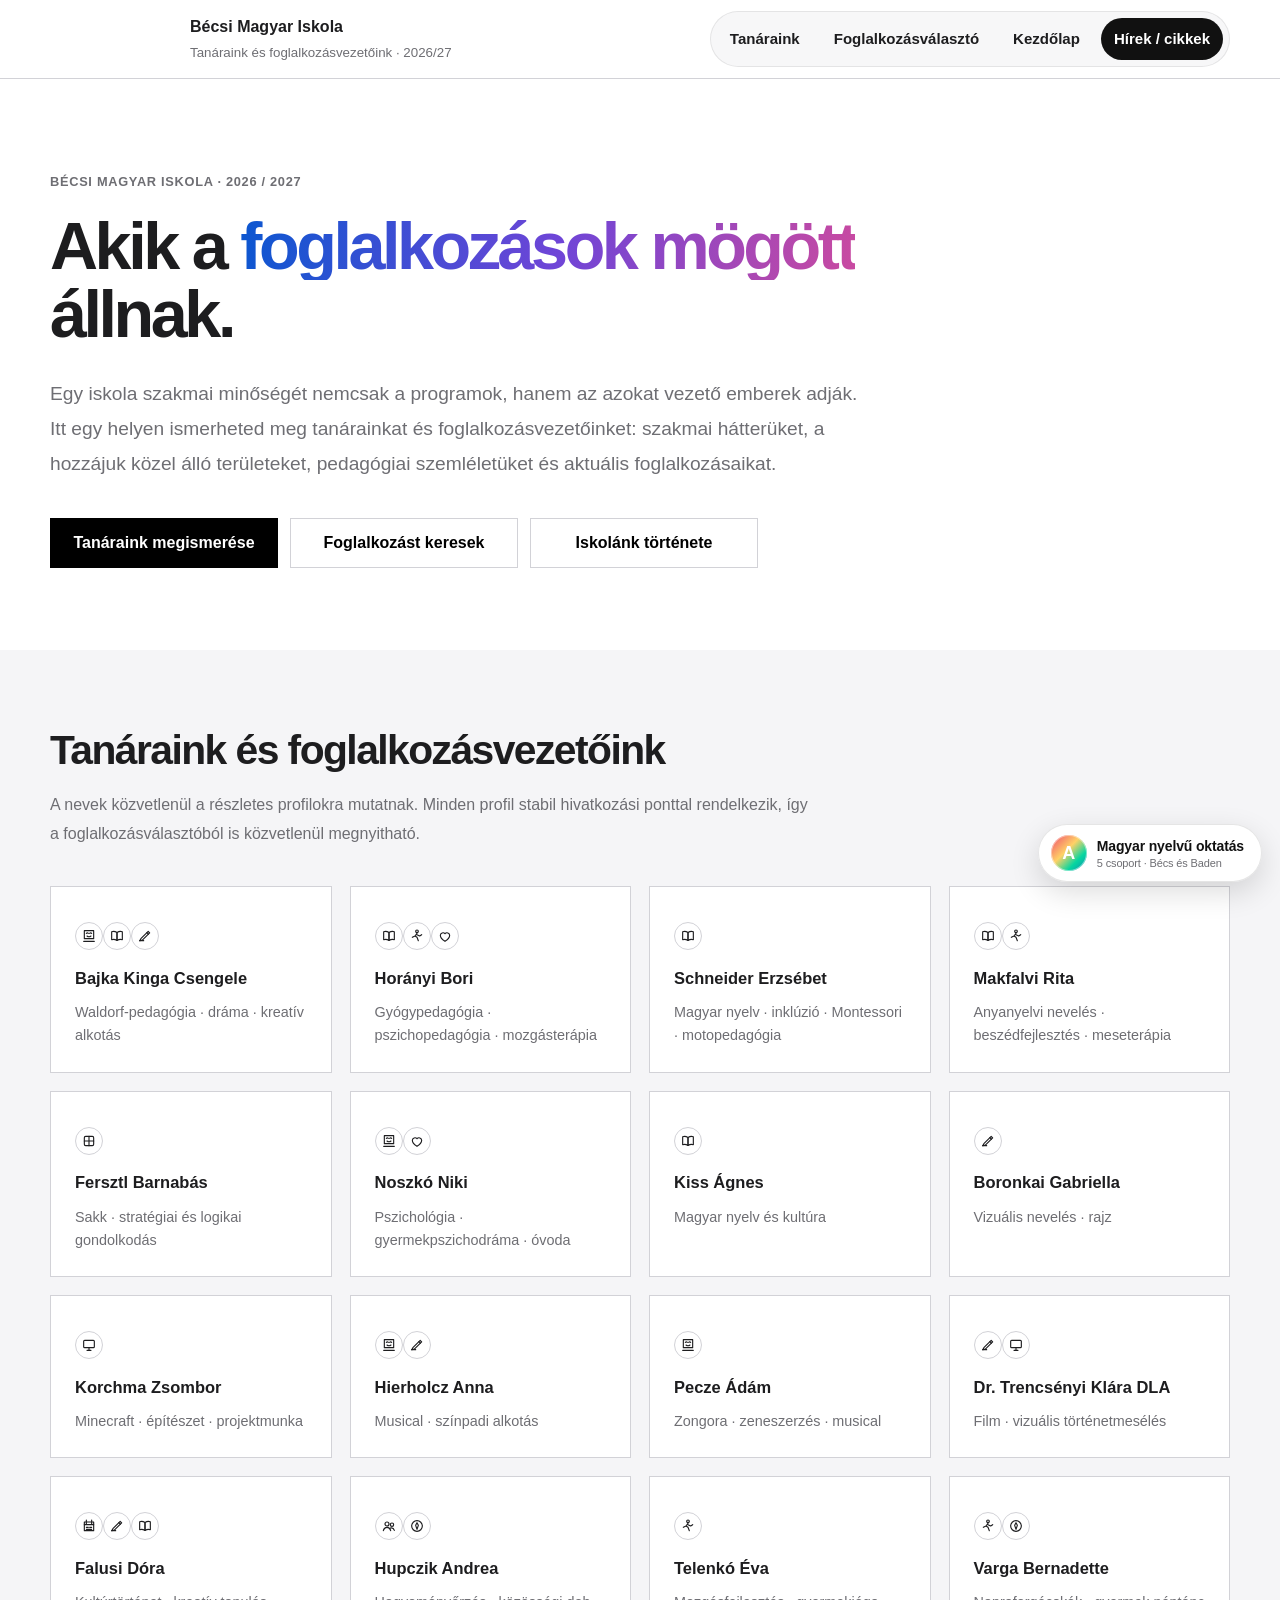
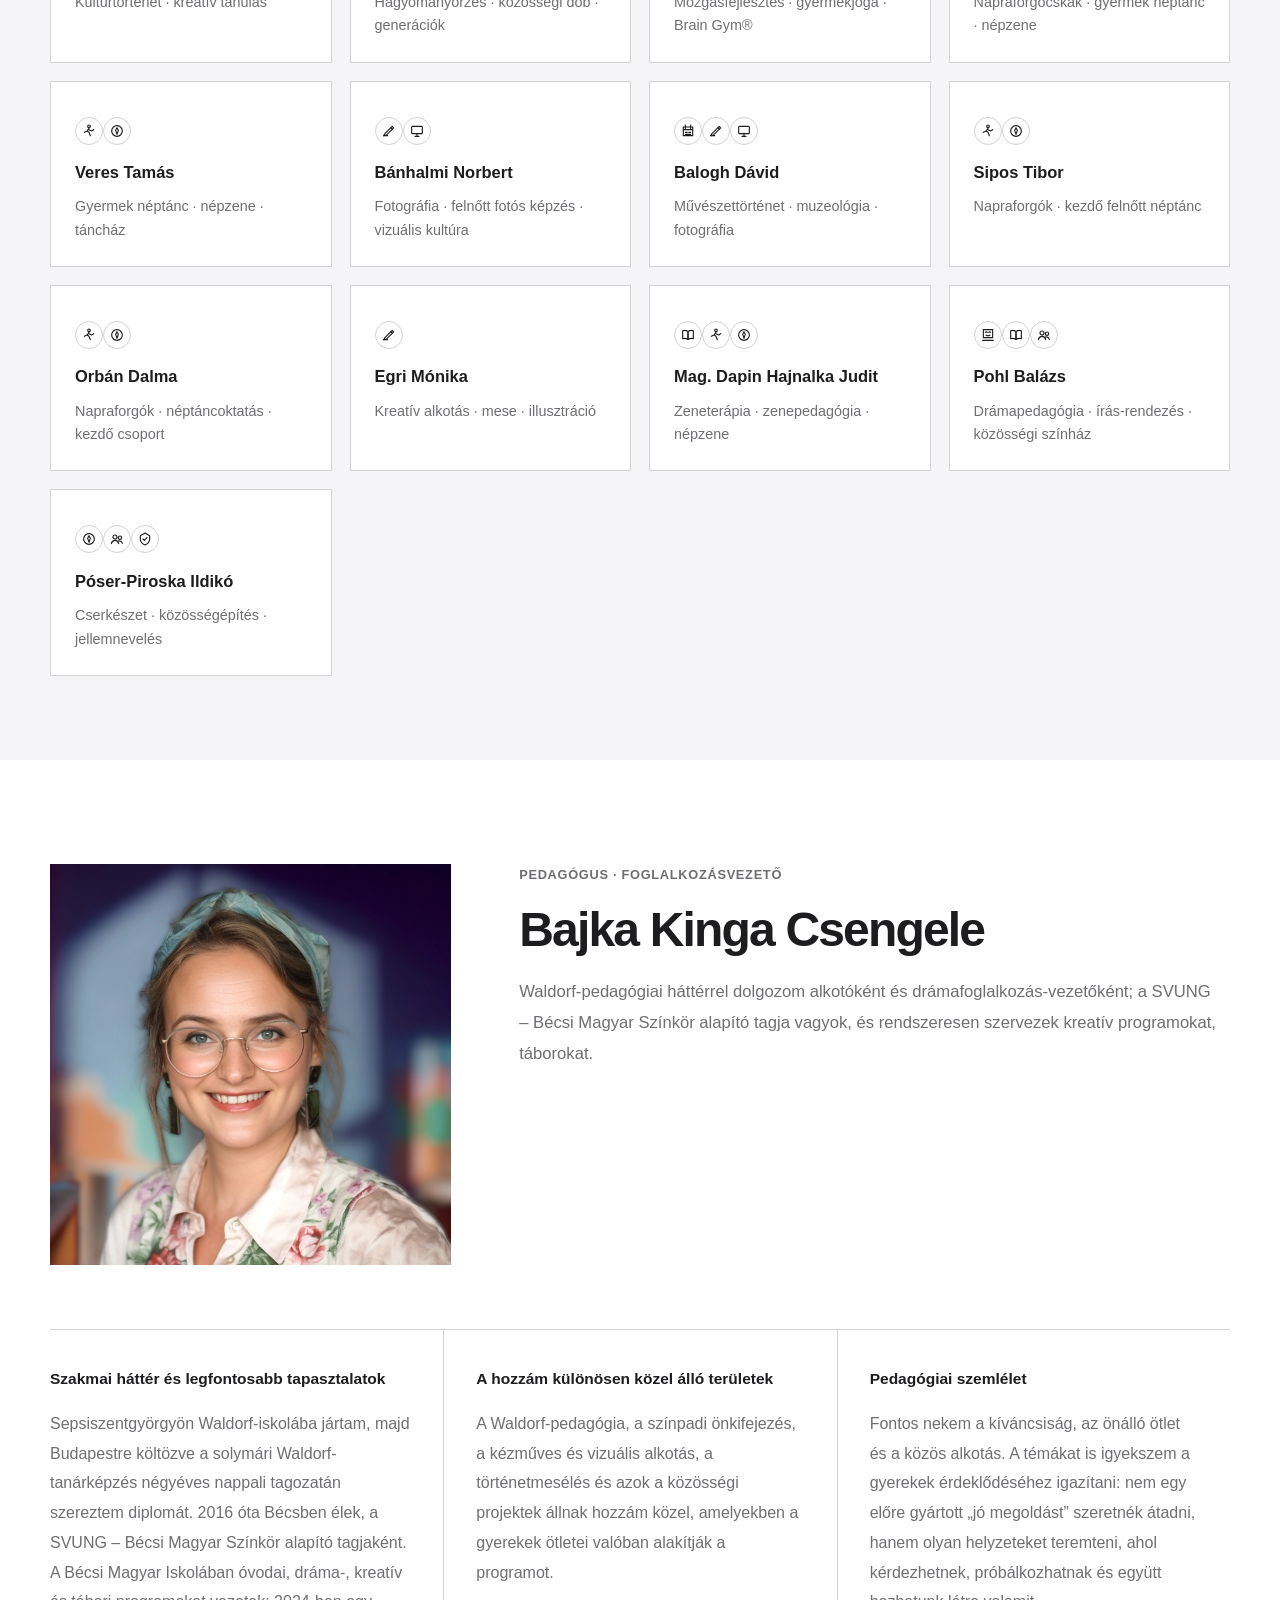
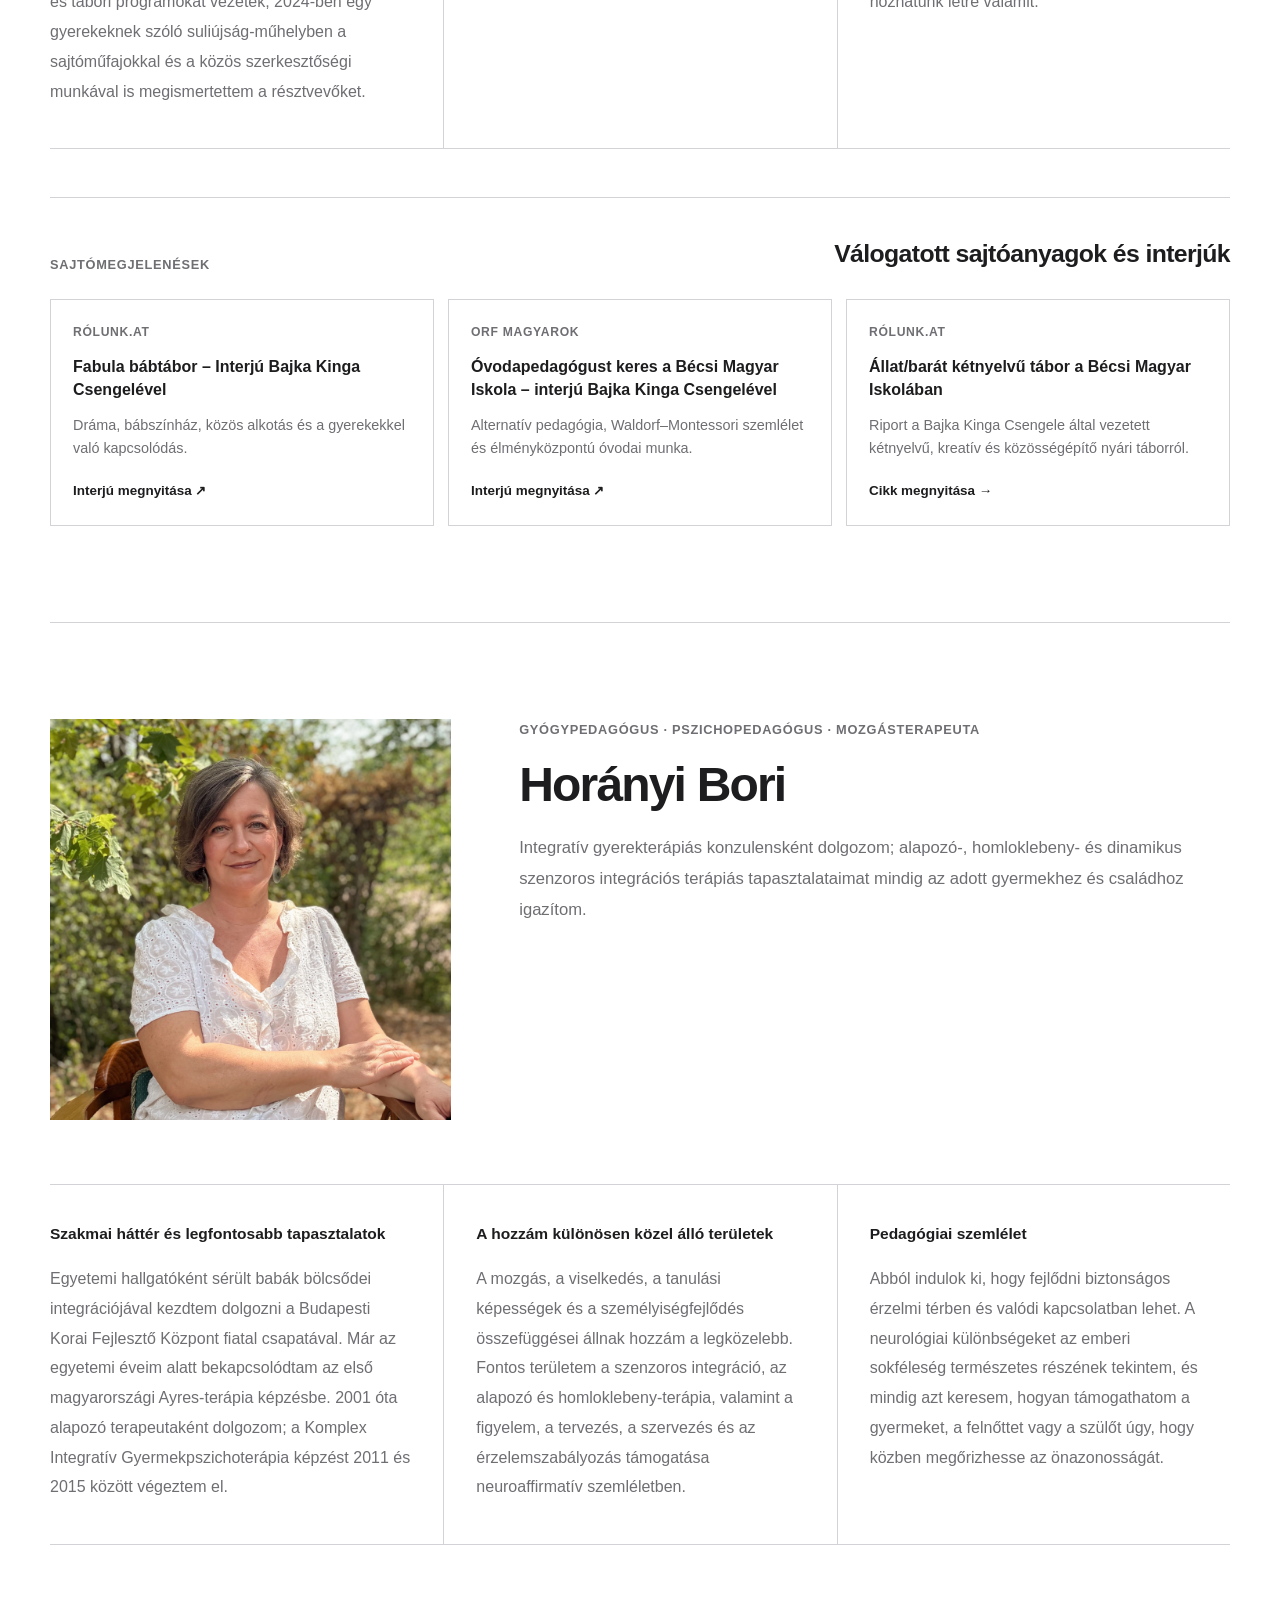
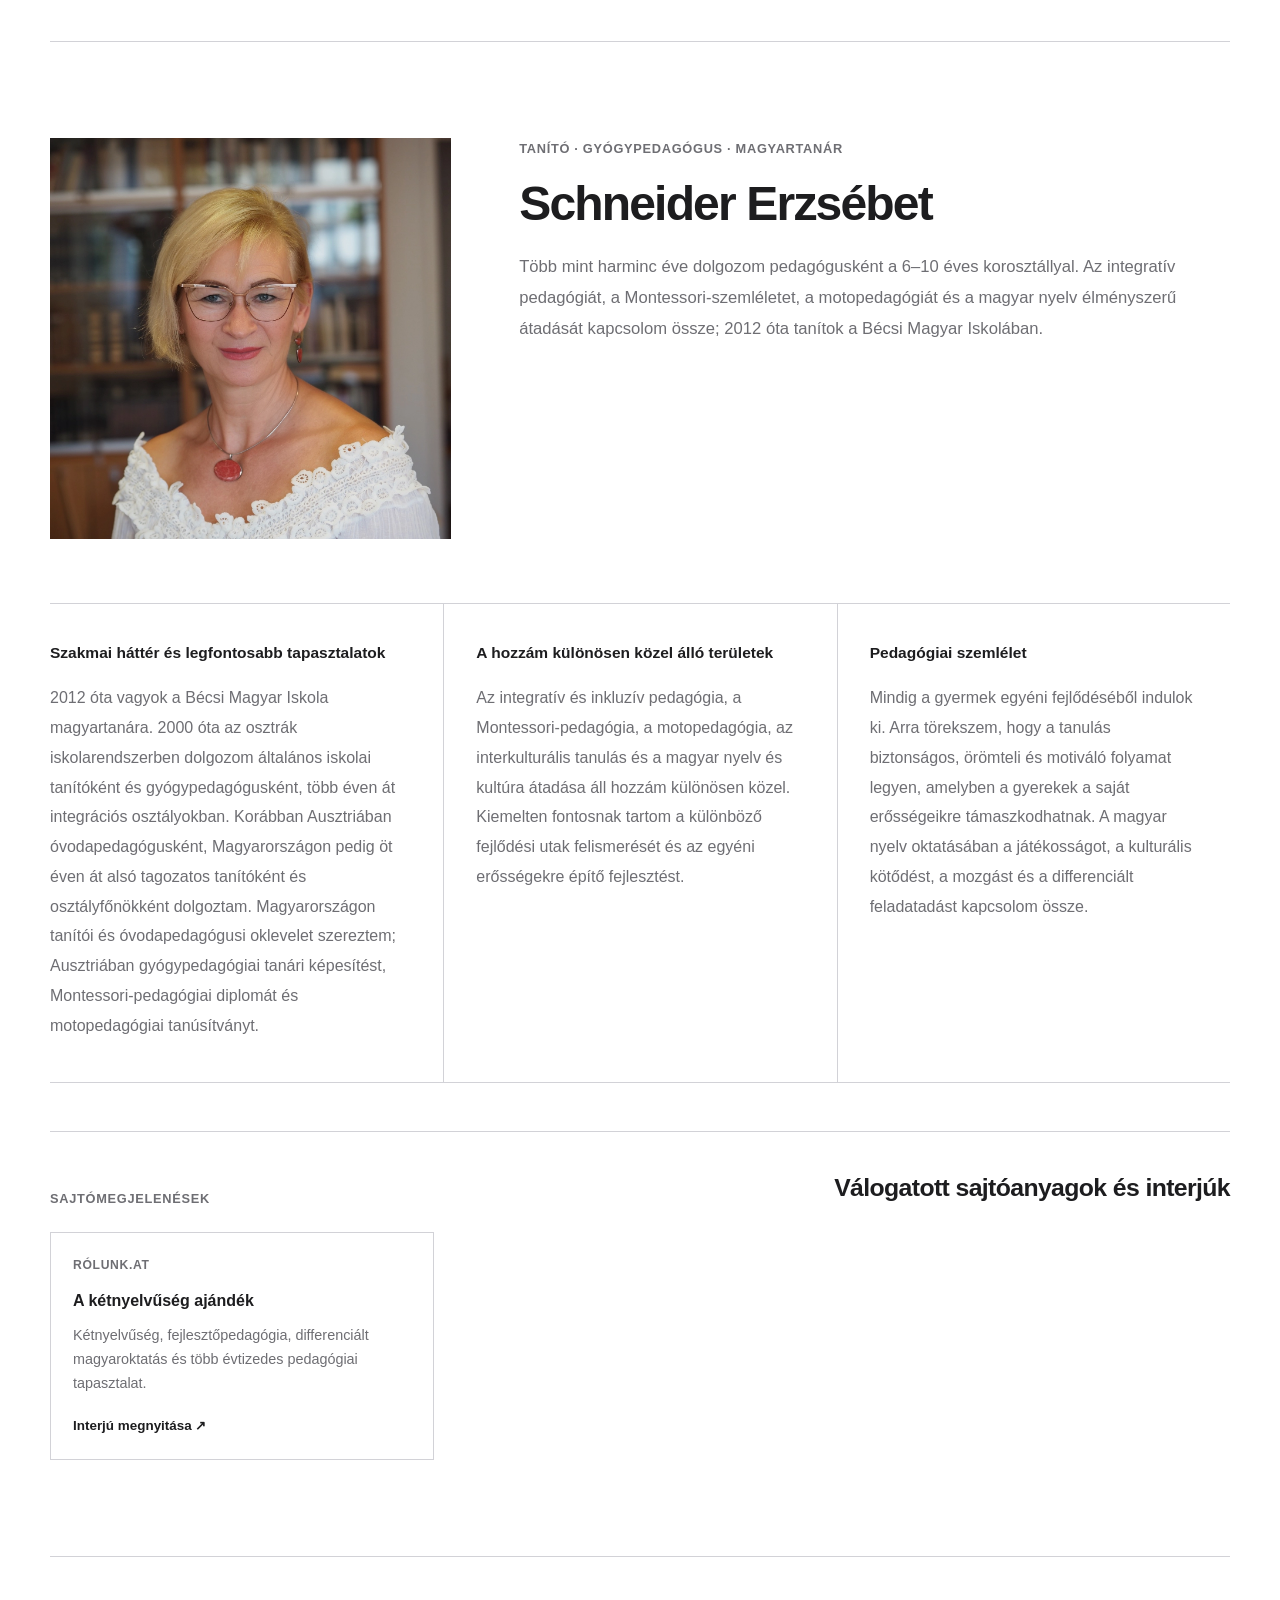
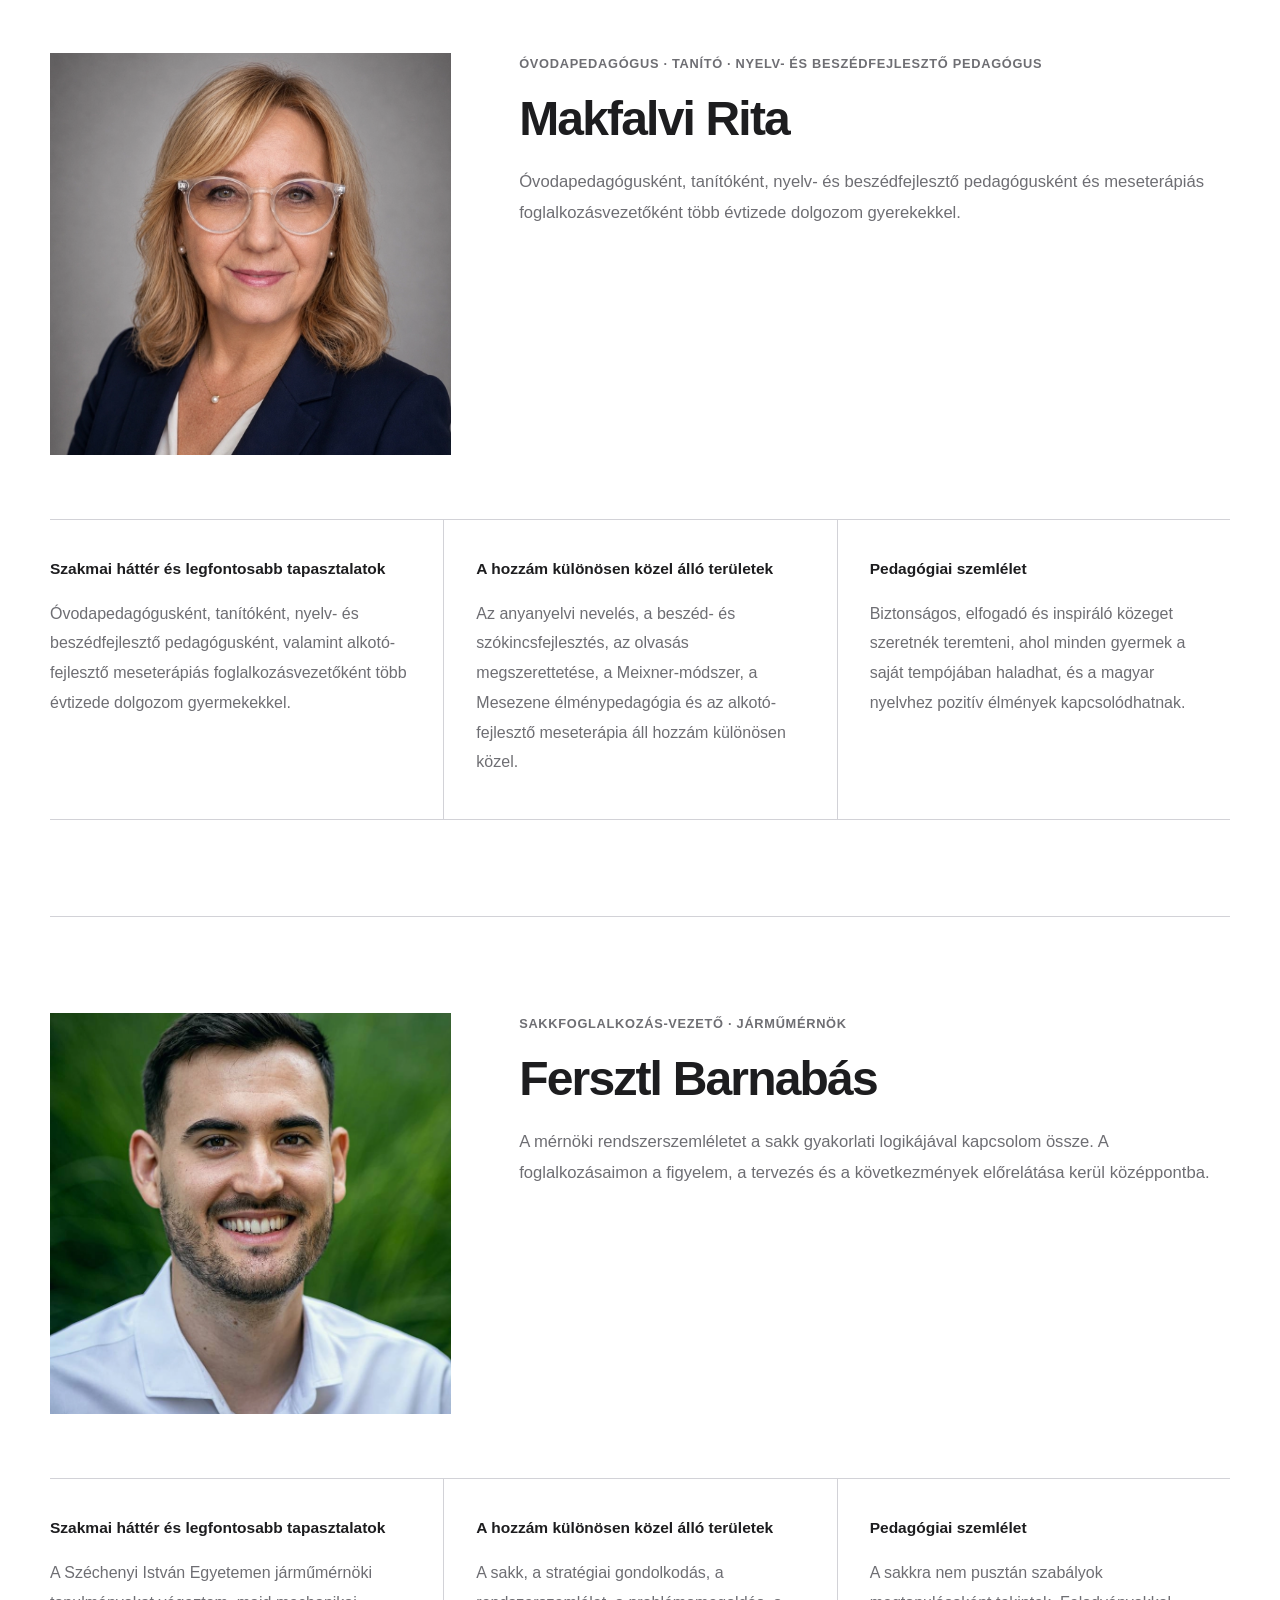
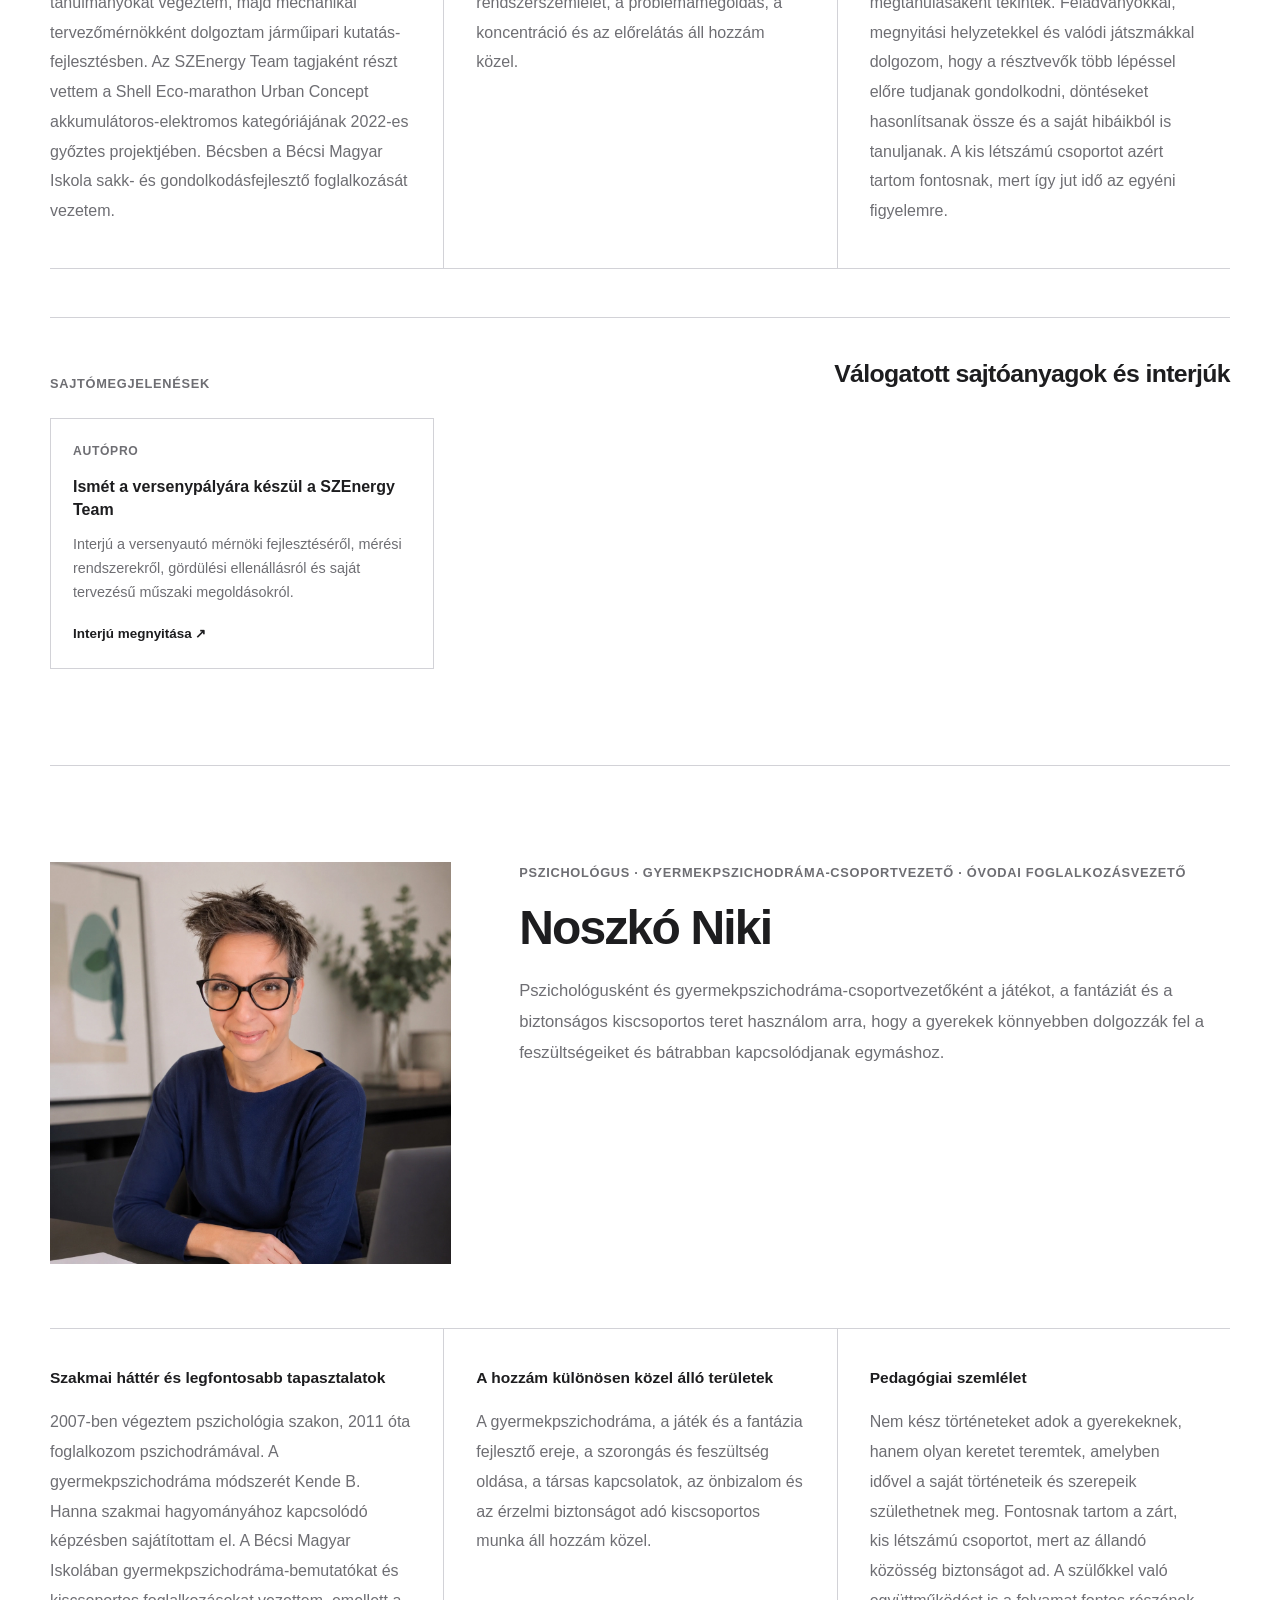
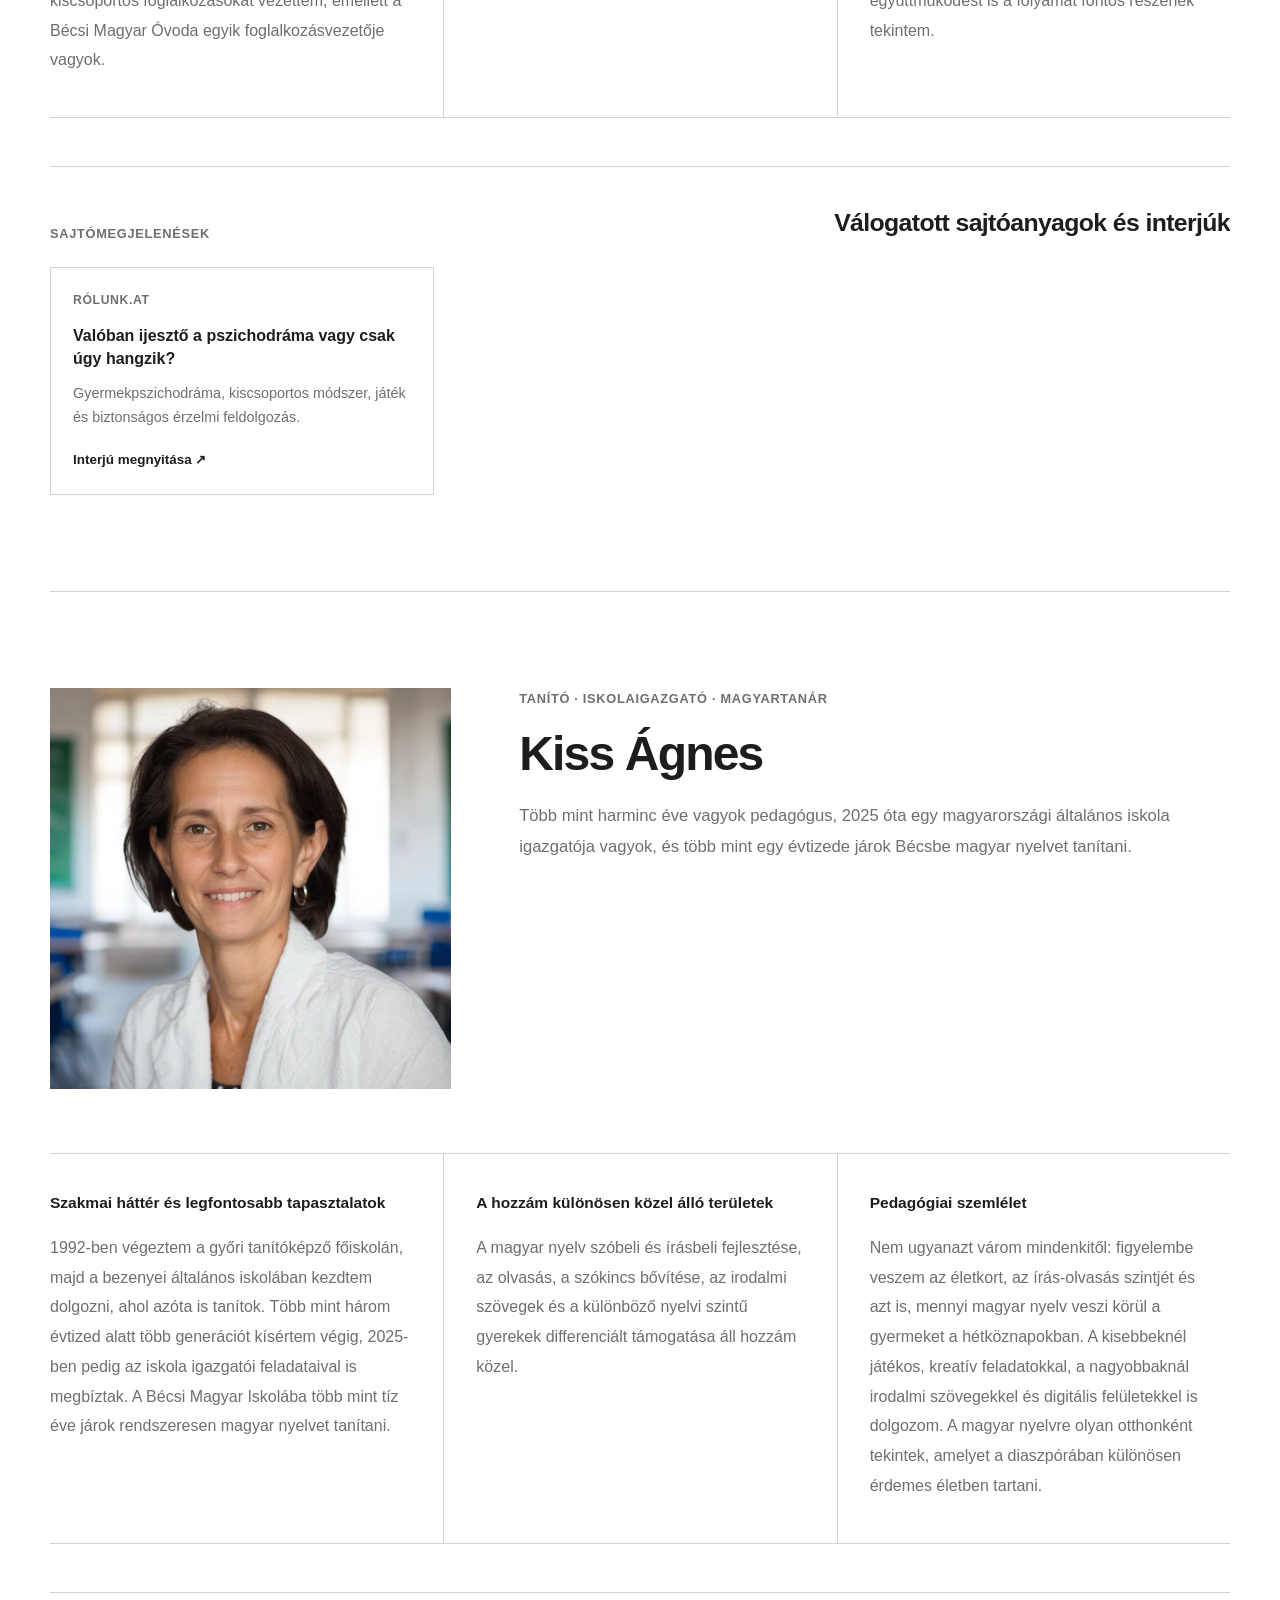
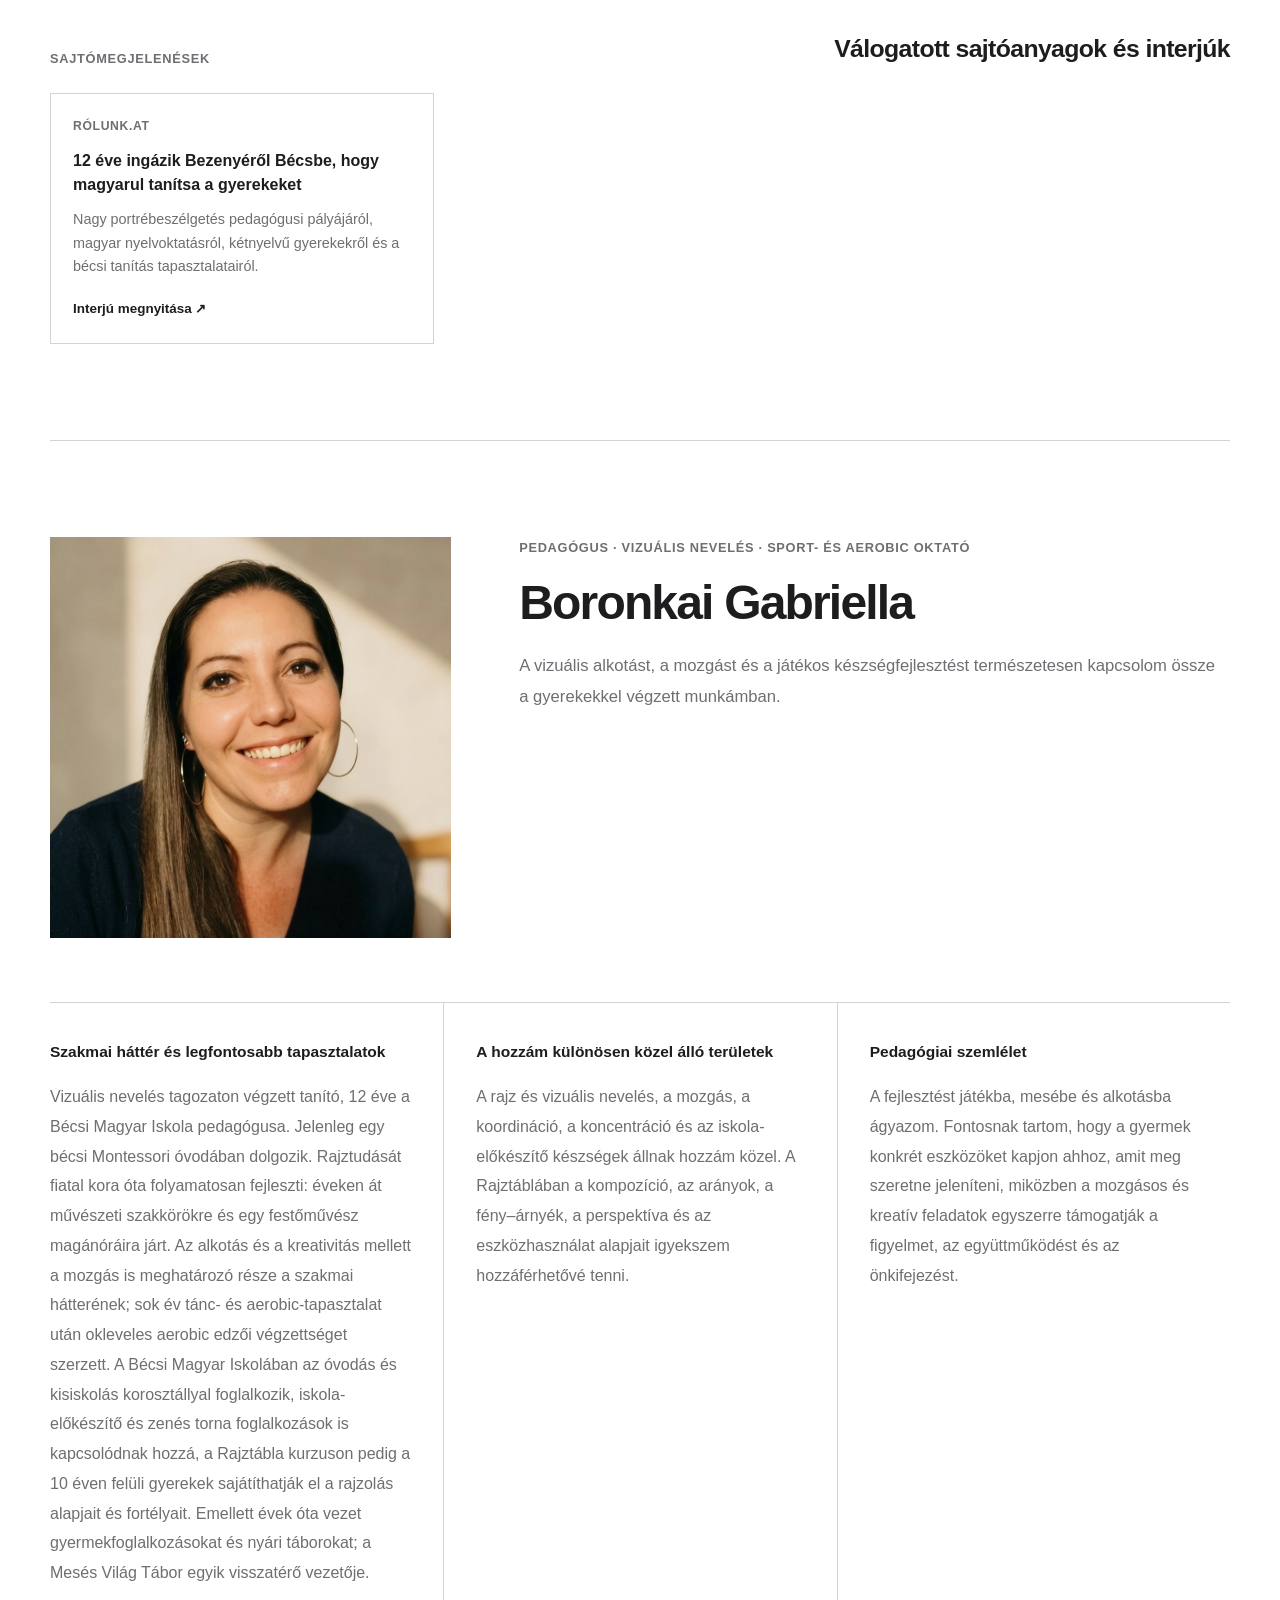
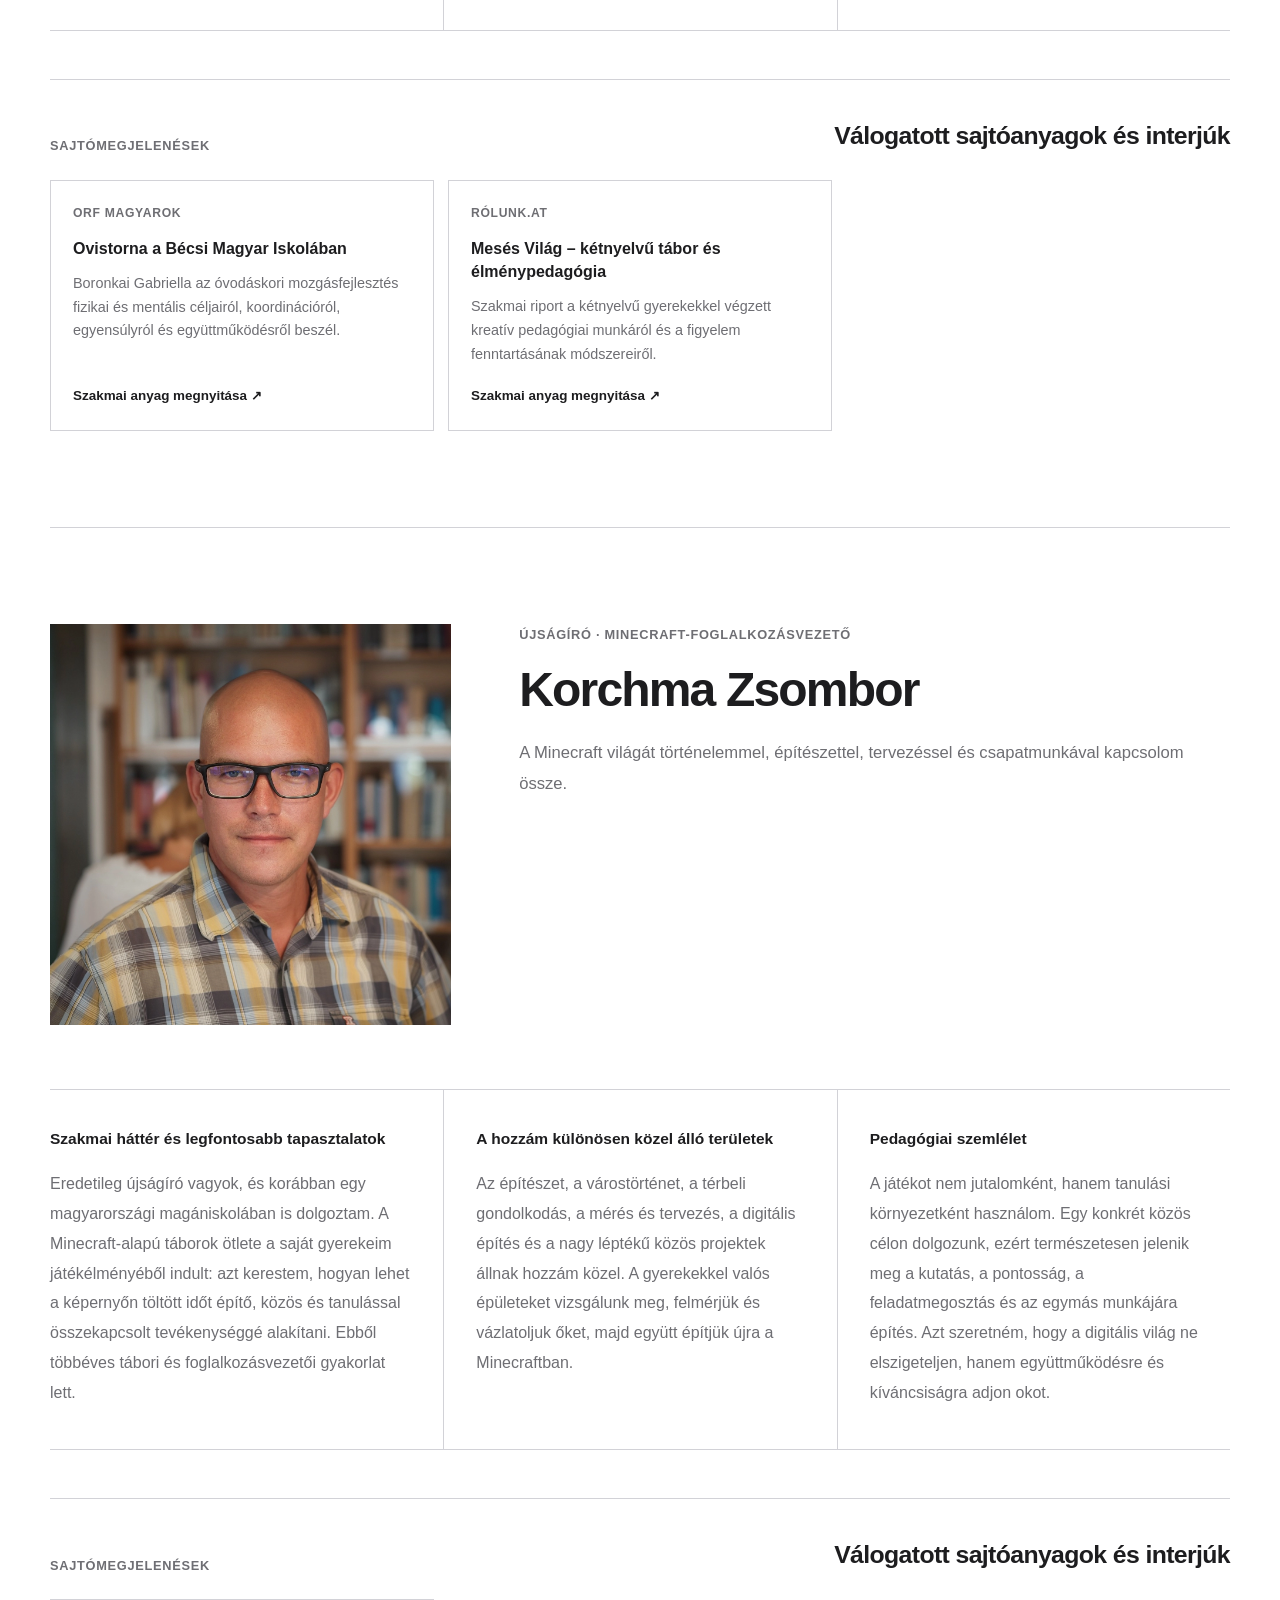
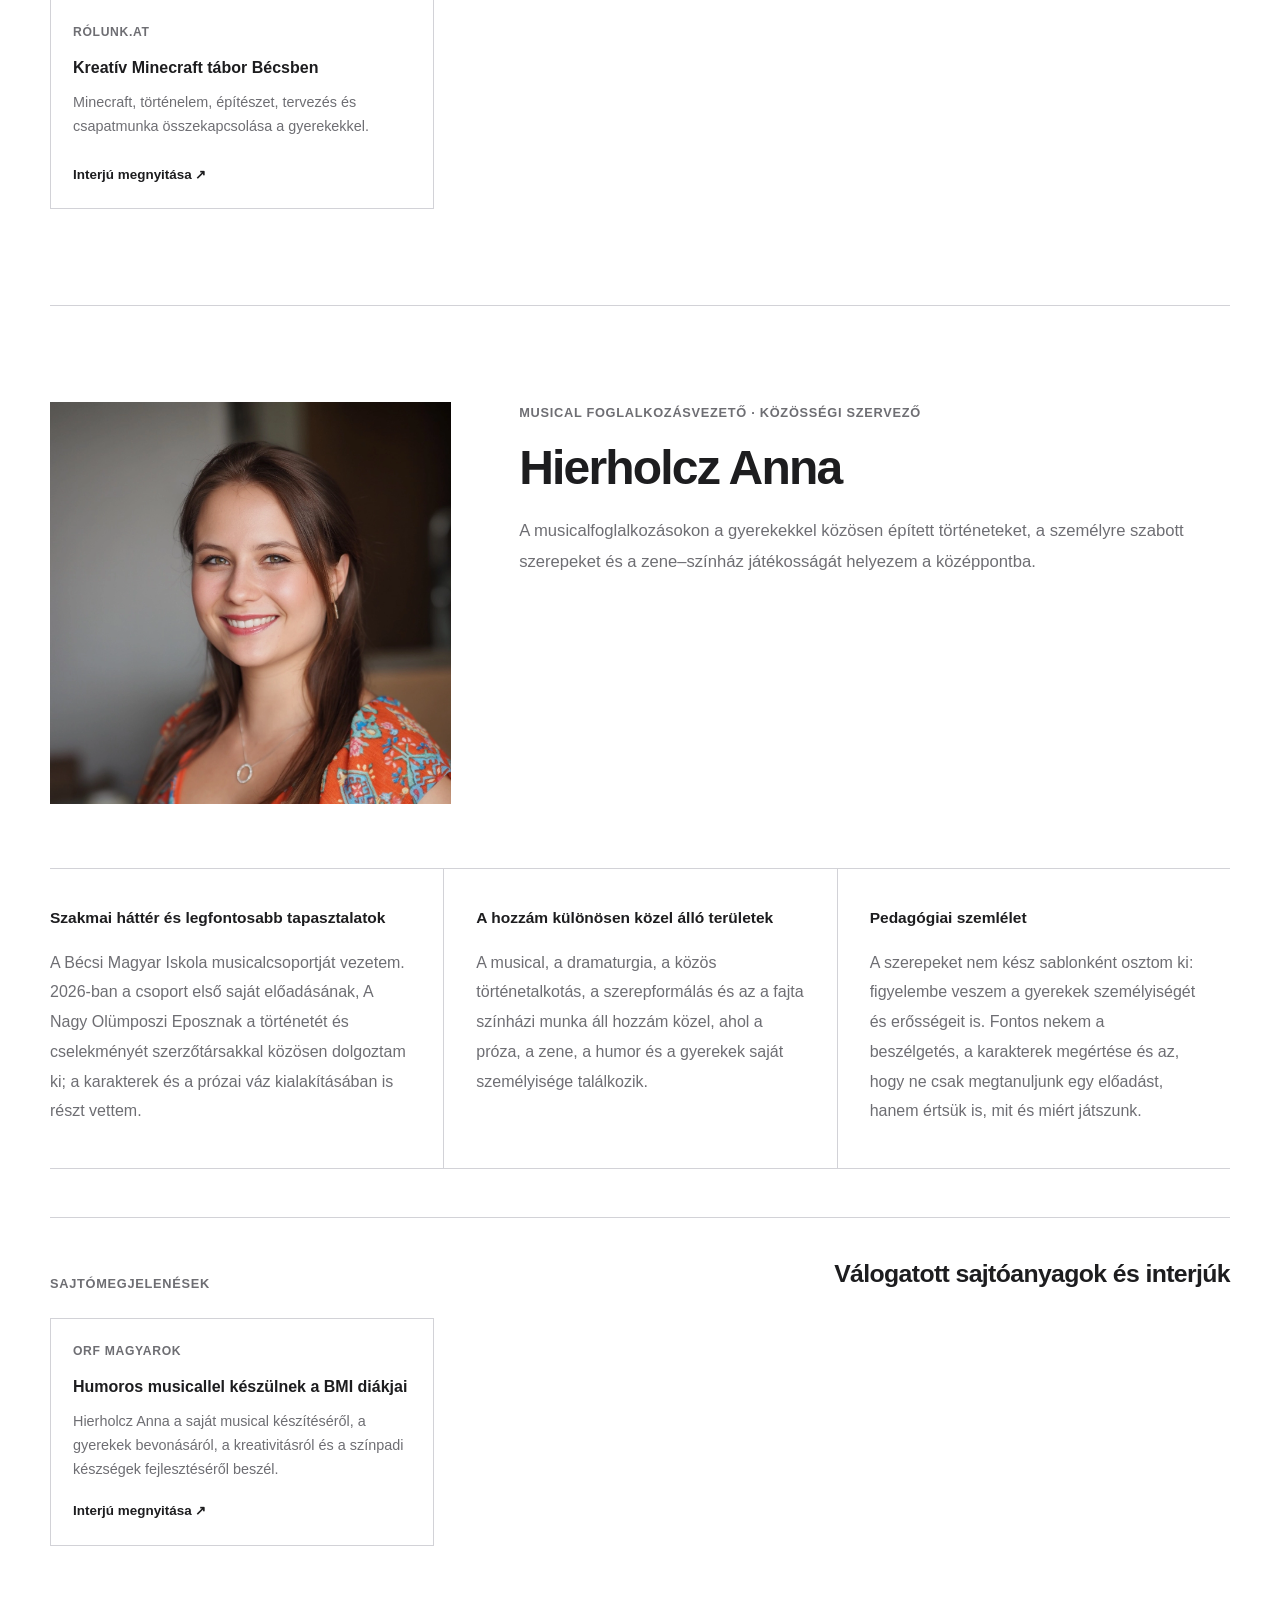
==== index.html @ fff196cf "Sync Wikidata/Wikipedia/Rólunk authority schema across HTML" ====
<!doctype html>
<html lang="hu">
<head>
<meta charset="utf-8">
<meta name="viewport" content="width=device-width,initial-scale=1,viewport-fit=cover">
<title>Tanáraink és foglalkozásvezetőink | Bécsi Magyar Iskola</title>
<meta name="description" content="Ismerd meg a Bécsi Magyar Iskola tanárait és foglalkozásvezetőit: szakmai háttér, pedagógiai szemlélet és aktuális 2026/27-es programok.">
<meta name="google-site-verification" content="GLEJaRDpWmedVe42TtTSglzgk9Med4gsX2mjSRhfOqk" />
<link rel="canonical" href="https://tanarok.magyariskola.at/">
<link rel="related" href="https://programvalaszto.magyariskola.at/">
<link rel="home" href="https://www.magyariskola.at/">
<link rel="related" href="https://www.kozpontiszovetseg.at/">
<link rel="related" href="https://www.vipach.at/">
<link rel="related" href="https://www.musicaltarsulat.at/">
<meta name="robots" content="index,follow,max-snippet:-1,max-image-preview:large">
<meta name="theme-color" content="#ffffff">
<meta property="og:type" content="website"><meta property="og:site_name" content="Bécsi Magyar Iskola"><meta property="og:locale" content="hu_AT"><meta property="og:title" content="Tanáraink és foglalkozásvezetőink | Bécsi Magyar Iskola"><meta property="og:description" content="Szakmai háttér, kiemelt területek, pedagógiai szemlélet és aktuális foglalkozások egy helyen."><meta property="og:url" content="https://tanarok.magyariskola.at/">
<link rel="icon" href="https://programvalaszto.magyariskola.at/bmi-butterfly-favicon.png?v=20260902" type="image/png">
<link rel="stylesheet" href="styles.css?v=20260901-program-buttons-v4">
<script type="application/ld+json">{"@context":"https://schema.org","@graph":[{"@type":"EducationalOrganization","@id":"https://www.magyariskola.at/#school","name":"Bécsi Magyar Iskola","foundingDate":"1987","description":"A Bécsi Magyar Iskolát 1987-ben alapították; 2027-ben ünnepli fennállásának 40. évfordulóját.","alternateName":["BMI","Wiener Ungarische Schule"],"url":"https://www.magyariskola.at/","sameAs":["https://hu.wikipedia.org/wiki/Bécsi_Magyar_Iskola"],"hasMap":"https://www.google.com/maps/search/?api=1&query=Schwedenplatz%202%20Laurenzerberg%205%201010%20Wien%20Austria","email":"office@magyariskola.at","telephone":"+43 650 3312 090","address":{"@type":"PostalAddress","streetAddress":"Schwedenplatz 2 / Laurenzerberg 5, 1. em., Top 8–9","postalCode":"1010","addressLocality":"Wien","addressCountry":"AT"},"areaServed":[{"@type":"City","name":"Wien"},{"@type":"City","name":"Baden bei Wien"},{"@type":"Country","name":"Austria"}],"parentOrganization":{"@type":"Organization","name":"Ausztriai Magyar Egyesületek és Szervezetek Központi Szövetsége","url":"https://www.kozpontiszovetseg.at/"},"subjectOf":[{"@id":"https://tanarok.magyariskola.at/#page"},{"@id":"https://programvalaszto.magyariskola.at/#page"}]},{"@type":"WebSite","@id":"https://tanarok.magyariskola.at/#website","url":"https://tanarok.magyariskola.at/","name":"Bécsi Magyar Iskola – Tanáraink","inLanguage":"hu","publisher":{"@id":"https://www.magyariskola.at/#school"},"isPartOf":{"@id":"https://www.magyariskola.at/#school"}},{"@type":"CollectionPage","@id":"https://tanarok.magyariskola.at/#page","url":"https://tanarok.magyariskola.at/","name":"Tanáraink és foglalkozásvezetőink","description":"A Bécsi Magyar Iskola tanárainak és foglalkozásvezetőinek szakmai profiljai, pedagógiai szemlélete és kapcsolódó 2026/27-es programjai.","inLanguage":"hu","isPartOf":{"@id":"https://tanarok.magyariskola.at/#website"},"about":{"@id":"https://www.magyariskola.at/#school"},"relatedLink":["https://www.kozpontiszovetseg.at/","https://www.magyariskola.at/","https://programvalaszto.magyariskola.at/","https://zenebona.magyariskola.at/","https://taltosdob.magyariskola.at/","https://2026.magyariskola.at/","https://www.vipach.at/","https://www.musicaltarsulat.at/"]},{"@type":"ItemList","@id":"https://tanarok.magyariskola.at/#teachers","name":"Bécsi Magyar Iskola tanárai és foglalkozásvezetői","numberOfItems":25,"itemListElement":[{"@type":"ListItem","position":1,"item":{"@id":"https://tanarok.magyariskola.at/#bajka-kinga-csengele"}},{"@type":"ListItem","position":2,"item":{"@id":"https://tanarok.magyariskola.at/#horanyi-bori"}},{"@type":"ListItem","position":3,"item":{"@id":"https://tanarok.magyariskola.at/#schneider-erzsebet"}},{"@type":"ListItem","position":4,"item":{"@id":"https://tanarok.magyariskola.at/#makfalvi-rita"}},{"@type":"ListItem","position":5,"item":{"@id":"https://tanarok.magyariskola.at/#fersztl-barnabas"}},{"@type":"ListItem","position":6,"item":{"@id":"https://tanarok.magyariskola.at/#noszko-niki"}},{"@type":"ListItem","position":7,"item":{"@id":"https://tanarok.magyariskola.at/#kiss-agnes"}},{"@type":"ListItem","position":8,"item":{"@id":"https://tanarok.magyariskola.at/#boronkai-gabriella"}},{"@type":"ListItem","position":9,"item":{"@id":"https://tanarok.magyariskola.at/#korchma-zsombor"}},{"@type":"ListItem","position":10,"item":{"@id":"https://tanarok.magyariskola.at/#hierholcz-anna"}},{"@type":"ListItem","position":11,"item":{"@id":"https://tanarok.magyariskola.at/#pecze-adam"}},{"@type":"ListItem","position":12,"item":{"@id":"https://tanarok.magyariskola.at/#trencsenyi-klara"}},{"@type":"ListItem","position":13,"item":{"@id":"https://tanarok.magyariskola.at/#falusi-dora"}},{"@type":"ListItem","position":14,"item":{"@id":"https://tanarok.magyariskola.at/#hupczik-andrea"}},{"@type":"ListItem","position":15,"item":{"@id":"https://tanarok.magyariskola.at/#telenko-eva"}},{"@type":"ListItem","position":16,"item":{"@id":"https://tanarok.magyariskola.at/#varga-bernadette"}},{"@type":"ListItem","position":17,"item":{"@id":"https://tanarok.magyariskola.at/#veres-tamas"}},{"@type":"ListItem","position":18,"item":{"@id":"https://tanarok.magyariskola.at/#banhalmi-norbert"}},{"@type":"ListItem","position":19,"item":{"@id":"https://tanarok.magyariskola.at/#balogh-david"}},{"@type":"ListItem","position":20,"item":{"@id":"https://tanarok.magyariskola.at/#sipos-tibor"}},{"@type":"ListItem","position":21,"item":{"@id":"https://tanarok.magyariskola.at/#orban-dalma"}},{"@type":"ListItem","position":22,"item":{"@id":"https://tanarok.magyariskola.at/#egri-monika"}},{"@type":"ListItem","position":23,"item":{"@id":"https://tanarok.magyariskola.at/#dapin-hajnalka-judit"}},{"@type":"ListItem","position":24,"item":{"@id":"https://tanarok.magyariskola.at/#pohl-balazs"}},{"@type":"ListItem","position":25,"item":{"@id":"https://tanarok.magyariskola.at/#poser-piroska-ildiko"}}]},{"@type":"Person","@id":"https://tanarok.magyariskola.at/#bajka-kinga-csengele","name":"Bajka Kinga Csengele","jobTitle":"Pedagógus · foglalkozásvezető","url":"https://tanarok.magyariskola.at/#bajka-kinga-csengele","image":"https://tanarok.magyariskola.at/bajka-kinga-csengele-20260901.webp","affiliation":{"@id":"https://www.magyariskola.at/#school"}},{"@type":"Person","@id":"https://tanarok.magyariskola.at/#horanyi-bori","name":"Horányi Bori","jobTitle":"Gyógypedagógus · pszichopedagógus · mozgásterapeuta","url":"https://tanarok.magyariskola.at/#horanyi-bori","image":"https://tanarok.magyariskola.at/horanyi-bori-20260901.webp","affiliation":{"@id":"https://www.magyariskola.at/#school"}},{"@type":"Person","@id":"https://tanarok.magyariskola.at/#schneider-erzsebet","name":"Schneider Erzsébet","jobTitle":"Tanító · gyógypedagógus · magyartanár","url":"https://tanarok.magyariskola.at/#schneider-erzsebet","image":"https://tanarok.magyariskola.at/lisa-20260901.webp","affiliation":{"@id":"https://www.magyariskola.at/#school"}},{"@type":"Person","@id":"https://tanarok.magyariskola.at/#makfalvi-rita","name":"Makfalvi Rita","jobTitle":"Óvodapedagógus · tanító · nyelv- és beszédfejlesztő pedagógus","url":"https://tanarok.magyariskola.at/#makfalvi-rita","image":"https://tanarok.magyariskola.at/assets/rita.webp","affiliation":{"@id":"https://www.magyariskola.at/#school"}},{"@type":"Person","@id":"https://tanarok.magyariskola.at/#fersztl-barnabas","name":"Fersztl Barnabás","jobTitle":"Sakkfoglalkozás-vezető · mérnöki szemlélet","url":"https://tanarok.magyariskola.at/#fersztl-barnabas","image":"https://tanarok.magyariskola.at/fersztl-barnabas-20260901.webp","affiliation":{"@id":"https://www.magyariskola.at/#school"}},{"@type":"Person","@id":"https://tanarok.magyariskola.at/#noszko-niki","name":"Noszkó Niki","jobTitle":"Pszichológus · gyermekpszichodráma-csoportvezető","url":"https://tanarok.magyariskola.at/#noszko-niki","image":"https://tanarok.magyariskola.at/assets/noszko_niki.webp","affiliation":{"@id":"https://www.magyariskola.at/#school"}},{"@type":"Person","@id":"https://tanarok.magyariskola.at/#kiss-agnes","name":"Kiss Ágnes","jobTitle":"Tanító · iskolaigazgató · magyartanár","url":"https://tanarok.magyariskola.at/#kiss-agnes","image":"https://tanarok.magyariskola.at/kiss-agnes-20260901.webp","affiliation":{"@id":"https://www.magyariskola.at/#school"}},{"@type":"Person","@id":"https://tanarok.magyariskola.at/#boronkai-gabriella","name":"Boronkai Gabriella","jobTitle":"Pedagógus · vizuális és mozgásos foglalkozásvezető","url":"https://tanarok.magyariskola.at/#boronkai-gabriella","image":"https://tanarok.magyariskola.at/gabi.webp","affiliation":{"@id":"https://www.magyariskola.at/#school"}},{"@type":"Person","@id":"https://tanarok.magyariskola.at/#korchma-zsombor","name":"Korchma Zsombor","jobTitle":"Minecraft- és projektfoglalkozás-vezető","url":"https://tanarok.magyariskola.at/#korchma-zsombor","image":"https://tanarok.magyariskola.at/korchma-zsombor-20260901.webp","affiliation":{"@id":"https://www.magyariskola.at/#school"}},{"@type":"Person","@id":"https://tanarok.magyariskola.at/#hierholcz-anna","name":"Hierholcz Anna","jobTitle":"Musical- és színpadi foglalkozásvezető","url":"https://tanarok.magyariskola.at/#hierholcz-anna","image":"https://tanarok.magyariskola.at/hierholcz-anna-20260901.webp","affiliation":{"@id":"https://www.magyariskola.at/#school"}},{"@type":"Person","@id":"https://tanarok.magyariskola.at/#pecze-adam","name":"Pecze Ádám","jobTitle":"Zongora · zeneszerzés · musical","url":"https://tanarok.magyariskola.at/#pecze-adam","image":"https://tanarok.magyariskola.at/assets/adam.webp","affiliation":{"@id":"https://www.magyariskola.at/#school"}},{"@type":"Person","@id":"https://tanarok.magyariskola.at/#trencsenyi-klara","name":"Dr. Trencsényi Klára DLA","jobTitle":"Operatőr · dokumentumfilm-rendező · filmes oktató","url":"https://tanarok.magyariskola.at/#trencsenyi-klara","image":"https://tanarok.magyariskola.at/assets/Trencsenyi_Klara_photo2024.webp","affiliation":{"@id":"https://www.magyariskola.at/#school"}},{"@type":"Person","@id":"https://tanarok.magyariskola.at/#falusi-dora","name":"Falusi Dóra","jobTitle":"Vallástudományi kutató · szerkesztő · foglalkozásvezető","url":"https://tanarok.magyariskola.at/#falusi-dora","image":"https://tanarok.magyariskola.at/assets/falusi_dora.webp","affiliation":{"@id":"https://www.magyariskola.at/#school"}},{"@type":"Person","@id":"https://tanarok.magyariskola.at/#hupczik-andrea","name":"Hupczik Andrea","jobTitle":"Informatikatanár · hagyományőrző közösségi szervező","url":"https://tanarok.magyariskola.at/#hupczik-andrea","image":"https://tanarok.magyariskola.at/assets/hupczik-andrea.webp","affiliation":{"@id":"https://www.magyariskola.at/#school"}},{"@type":"Person","@id":"https://tanarok.magyariskola.at/#varga-bernadette","name":"Varga Bernadette","jobTitle":"Dipl.-Ing. · gyermek-néptánc-foglalkozásvezető · Napraforgócskák","url":"https://tanarok.magyariskola.at/#varga-bernadette","image":"https://tanarok.magyariskola.at/assets/bernadett.webp","affiliation":{"@id":"https://www.magyariskola.at/#school"}},{"@type":"Person","@id":"https://tanarok.magyariskola.at/#veres-tamas","name":"Veres Tamás","jobTitle":"Gyermek néptánc- és népzenei foglalkozásvezető","url":"https://tanarok.magyariskola.at/#veres-tamas","image":"https://tanarok.magyariskola.at/assets/tamas.webp","affiliation":{"@id":"https://www.magyariskola.at/#school"}},{"@type":"Person","@id":"https://tanarok.magyariskola.at/#banhalmi-norbert","name":"Bánhalmi Norbert","jobTitle":"Fotóművész · fotográfiai oktató","url":"https://tanarok.magyariskola.at/#banhalmi-norbert","image":"https://tanarok.magyariskola.at/banhalmi-norbert-20260901.webp","affiliation":{"@id":"https://www.magyariskola.at/#school"}},{"@type":"Person","@id":"https://tanarok.magyariskola.at/#balogh-david","name":"Balogh Dávid","jobTitle":"Művészettörténész · muzeológus · fotográfiai foglalkozásvezető","url":"https://tanarok.magyariskola.at/#balogh-david","image":"https://tanarok.magyariskola.at/assets/balogh_david.webp","affiliation":{"@id":"https://www.magyariskola.at/#school"}},{"@type":"Person","@id":"https://tanarok.magyariskola.at/#sipos-tibor","name":"Sipos Tibor","jobTitle":"Néptáncoktató","url":"https://tanarok.magyariskola.at/#sipos-tibor","image":"https://tanarok.magyariskola.at/assets/sipos.webp","affiliation":{"@id":"https://www.magyariskola.at/#school"}},{"@type":"Person","@id":"https://tanarok.magyariskola.at/#orban-dalma","name":"Orbán Dalma","jobTitle":"Néptáncoktató","url":"https://tanarok.magyariskola.at/#orban-dalma","image":"https://tanarok.magyariskola.at/assets/dalma.webp","affiliation":{"@id":"https://www.magyariskola.at/#school"}},{"@type":"Person","@id":"https://tanarok.magyariskola.at/#egri-monika","name":"Egri Mónika","jobTitle":"Illusztrátor · kreatív foglalkozásvezető","url":"https://tanarok.magyariskola.at/#egri-monika","image":"https://tanarok.magyariskola.at/assets/egri_monika.webp","affiliation":{"@id":"https://www.magyariskola.at/#school"}},{"@type":"Person","@id":"https://tanarok.magyariskola.at/#dapin-hajnalka-judit","name":"Mag. Dapin Hajnalka Judit","jobTitle":"Zenepedagógus · zeneterapeuta","url":"https://tanarok.magyariskola.at/#dapin-hajnalka-judit","image":"https://tanarok.magyariskola.at/dapin-hajnalka-judit-20260901.webp","affiliation":{"@id":"https://www.magyariskola.at/#school"}},{"@type":"Person","@id":"https://tanarok.magyariskola.at/#telenko-eva","name":"Telenkó Éva","jobTitle":"Mozgás- és képességfejlesztő · kisgyermeknevelő · gyermekjóga- és Brain Gym®-oktató","url":"https://tanarok.magyariskola.at/#telenko-eva","affiliation":{"@id":"https://www.magyariskola.at/#school"},"image":"https://tanarok.magyariskola.at/assets/telenko_eva.webp"},{"@type":"Person","@id":"https://tanarok.magyariskola.at/#pohl-balazs","name":"Pohl Balázs","jobTitle":"Drámapedagógus · író-rendező · SVUNG művészeti vezető","url":"https://tanarok.magyariskola.at/#pohl-balazs","affiliation":{"@id":"https://www.magyariskola.at/#school"},"image":"https://tanarok.magyariskola.at/assets/pohl_balazs.webp"},{"@type":"Person","@id":"https://tanarok.magyariskola.at/#poser-piroska-ildiko","name":"Póser-Piroska Ildikó","jobTitle":"Csapatparancsnok · ifjúsági közösségi vezető","url":"https://tanarok.magyariskola.at/#poser-piroska-ildiko","affiliation":{"@id":"https://www.magyariskola.at/#school"},"image":"https://tanarok.magyariskola.at/assets/piroska.webp"}]}</script>
<link rel="stylesheet" href="area-icons.css?v=20260902-1">
<script defer src="area-icons.js?v=20260902-1"></script>
<link rel="stylesheet" href="teacher-search.css?v=20260903-single-marker-v1">
<!-- ecosystem-authority-schema:start -->
<script type="application/ld+json">
{
  "@context": "https://schema.org",
  "@graph": [
    {
      "@type": "EducationalOrganization",
      "@id": "https://www.magyariskola.at/#school",
      "name": "Bécsi Magyar Iskola",
      "alternateName": ["BMI", "Wiener Ungarische Schule", "WUS"],
      "url": "https://www.magyariskola.at/",
      "foundingDate": "1987",
      "description": "Bécsi Magyar Iskola – magyar nyelvű oktatás, képzések, foglalkozások és rendezvények kicsiknek és nagyoknak Bécsben, Badenben és online. 1987 óta.",
      "knowsAbout": [
        "magyar nyelvű oktatás Bécsben",
        "magyar mint származási nyelv",
        "magyar mint idegen nyelv",
        "kétnyelvű gyermekek magyar nyelvi fejlesztése",
        "magyar írás és olvasás",
        "magyar szövegértés",
        "magyar szókincs",
        "magyar beszéd és kommunikáció",
        "magyar helyesírás és nyelvtan",
        "magyar irodalom és kultúra"
      ],
      "address": {
        "@type": "PostalAddress",
        "streetAddress": "Schwedenplatz 2/9",
        "postalCode": "1010",
        "addressLocality": "Wien",
        "addressCountry": "AT"
      },
      "sameAs": [
        "https://www.wikidata.org/wiki/Q141274560",
        "https://hu.wikipedia.org/wiki/B%C3%A9csi_Magyar_Iskola"
      ],
      "parentOrganization": {"@id":"https://www.kozpontiszovetseg.at/#organization"},
      "subjectOf": [
        {"@type":"CollectionPage","url":"https://rolunk.at/tag/becsi-magyar-iskola/","name":"Rólunk.at – Bécsi Magyar Iskola sajtóarchívum"},
        {"@type":"WebPage","url":"https://rolunk.at/fiatalok/delutani-iskola-a-bmi-ben/","name":"Rólunk.at – Magyar oktatás délutáni iskolában a BMI-ben"},
        {"@type":"WebPage","url":"https://www.magyariskola.at/magyar-nyelv-oktat%C3%A1s-b%C3%A9cs","name":"Magyar nyelv oktatás Bécsben és Badenben"}
      ]
    },
    {
      "@type": "Organization",
      "@id": "https://www.kozpontiszovetseg.at/#organization",
      "name": "Ausztriai Magyar Egyesületek és Szervezetek Központi Szövetsége",
      "url": "https://www.kozpontiszovetseg.at/",
      "sameAs": [
        "https://www.wikidata.org/wiki/Q141274866",
        "https://hu.wikipedia.org/wiki/Ausztriai_Magyar_Egyes%C3%BCletek_%C3%A9s_Szervezetek_K%C3%B6zponti_Sz%C3%B6vets%C3%A9ge"
      ],
      "subOrganization": {"@id":"https://www.magyariskola.at/#school"}
    },
    {
      "@type": "CollectionPage",
      "@id": "https://tanarok.magyariskola.at/#page",
      "url": "https://tanarok.magyariskola.at/",
      "name": "Bécsi Magyar Iskola – Tanáraink és foglalkozásvezetőink",
      "description": "A Bécsi Magyar Iskola tanárainak, pedagógusainak, szakoktatóinak és foglalkozásvezetőinek kereshető szakmai profilrendszere. A profilokat program-, korosztály- és kompetenciakapcsolatok kötik a BMI magyar nyelvű oktatási rendszeréhez.",
      "inLanguage": "hu-AT",
      "about": {"@id":"https://www.magyariskola.at/#school"},
      "isPartOf": {"@id":"https://tanarok.magyariskola.at/#website"},
      "keywords": [
        "magyar tanár Bécs",
        "magyar pedagógus Bécs",
        "magyar nyelv oktatás Bécs",
        "származási nyelv",
        "kétnyelvű gyermekek"
      ]
    },
    {
      "@type": "WebSite",
      "@id": "https://tanarok.magyariskola.at/#website",
      "url": "https://tanarok.magyariskola.at/",
      "name": "Bécsi Magyar Iskola – Tanári profilok",
      "inLanguage": "hu-AT",
      "publisher": {"@id":"https://www.magyariskola.at/#school"},
      "about": {"@id":"https://www.magyariskola.at/#school"}
    },
    {
      "@type": "Person",
      "@id": "https://www.norbertbanhalmi.com/about/",
      "name": "Bánhalmi Norbert",
      "url": "https://www.norbertbanhalmi.com/about/",
      "sameAs": [
        "https://www.wikidata.org/wiki/Q56391118",
        "https://hu.wikipedia.org/wiki/B%C3%A1nhalmi_Norbert"
      ],
      "description": "A Bécsi Magyar Iskola munkáját önkéntes fotográfiai oktatási, marketing- és kommunikációs közreműködéssel segíti; ez nem munkaviszony.",
      "subjectOf": {
        "@type": "CollectionPage",
        "url": "https://rolunk.at/tag/banhalmi-norbert/",
        "name": "Rólunk.at – Bánhalmi Norbert sajtóarchívum"
      }
    }
  ]
}
</script>
<!-- ecosystem-authority-schema:end -->
</head>
<body>
<a class="skip" href="#main">Ugrás a tartalomhoz</a>
<header class="head"><div class="wrap head-in"><a class="brand" href="https://www.magyariskola.at" aria-label="Bécsi Magyar Iskola"><span><b>Bécsi Magyar Iskola</b><small>Tanáraink és foglalkozásvezetőink · 2026/27</small></span></a><nav class="nav" aria-label="Fő navigáció"><a href="#tanarok">Tanáraink</a><a href="https://programvalaszto.magyariskola.at">Foglalkozásválasztó</a><a href="https://www.magyariskola.at" target="_blank" rel="noopener">Kezdőlap</a><a class="nav-news" href="https://rolunk.at/tag/becsi-magyar-iskola/" target="_blank" rel="noopener">Hírek / cikkek</a></nav></div></header>
<main id="main">
<section class="hero"><div class="wrap"><div class="eyebrow">Bécsi Magyar Iskola · 2026 / 2027</div><h1>Akik a <span class="accent">foglalkozások mögött</span> állnak.</h1><p class="lead">Egy iskola szakmai minőségét nemcsak a programok, hanem az azokat vezető emberek adják. Itt egy helyen ismerheted meg tanárainkat és foglalkozásvezetőinket: szakmai hátterüket, a hozzájuk közel álló területeket, pedagógiai szemléletüket és aktuális foglalkozásaikat.</p><div class="hero-actions"><a class="btn" href="#tanarok">Tanáraink megismerése</a><a class="btn ghost" href="https://programvalaszto.magyariskola.at">Foglalkozást keresek</a><a class="btn ghost" href="https://hu.wikipedia.org/wiki/Bécsi_Magyar_Iskola" target="_blank" rel="noopener external">Iskolánk története</a></div></div></section>
<section class="index" id="tanarok"><div class="wrap"><h2>Tanáraink és foglalkozásvezetőink</h2><p>A nevek közvetlenül a részletes profilokra mutatnak. Minden profil stabil hivatkozási ponttal rendelkezik, így a foglalkozásválasztóból is közvetlenül megnyitható.</p><div class="teacher-grid">
<a class="teacher-card" href="#bajka-kinga-csengele"><b>Bajka Kinga Csengele</b><span>Waldorf-pedagógia · dráma · kreatív alkotás</span></a>
<a class="teacher-card" href="#horanyi-bori"><b>Horányi Bori</b><span>Gyógypedagógia · pszichopedagógia · mozgásterápia</span></a>
<a class="teacher-card" href="#schneider-erzsebet"><b>Schneider Erzsébet</b><span>Magyar nyelv · inklúzió · Montessori · motopedagógia</span></a>
<a class="teacher-card" href="#makfalvi-rita"><b>Makfalvi Rita</b><span>Anyanyelvi nevelés · beszédfejlesztés · meseterápia</span></a>
<a class="teacher-card" href="#fersztl-barnabas"><b>Fersztl Barnabás</b><span>Sakk · stratégiai és logikai gondolkodás</span></a>
<a class="teacher-card" href="#noszko-niki"><b>Noszkó Niki</b><span>Pszichológia · gyermekpszichodráma · óvoda</span></a>
<a class="teacher-card" href="#kiss-agnes"><b>Kiss Ágnes</b><span>Magyar nyelv és kultúra</span></a>
<a class="teacher-card" href="#boronkai-gabriella"><b>Boronkai Gabriella</b><span>Vizuális nevelés · rajz</span></a>
<a class="teacher-card" href="#korchma-zsombor"><b>Korchma Zsombor</b><span>Minecraft · építészet · projektmunka</span></a>
<a class="teacher-card" href="#hierholcz-anna"><b>Hierholcz Anna</b><span>Musical · színpadi alkotás</span></a>
<a class="teacher-card" href="#pecze-adam"><b>Pecze Ádám</b><span>Zongora · zeneszerzés · musical</span></a>
<a class="teacher-card" href="#trencsenyi-klara"><b>Dr. Trencsényi Klára DLA</b><span>Film · vizuális történetmesélés</span></a>
<a class="teacher-card" data-areas="kulturtortenet,alkotas,pedagogia" href="#falusi-dora"><b>Falusi Dóra</b><span>Kultúrtörténet · kreatív tanulás</span></a>
<a class="teacher-card" href="#hupczik-andrea"><b>Hupczik Andrea</b><span>Hagyományőrzés · közösségi dob · generációk</span></a>
<a class="teacher-card" href="#telenko-eva"><b>Telenkó Éva</b><span>Mozgásfejlesztés · gyermekjóga · Brain Gym®</span></a>
<a class="teacher-card" href="#varga-bernadette"><b>Varga Bernadette</b><span>Napraforgócskák · gyermek néptánc · népzene</span></a>
<a class="teacher-card" href="#veres-tamas"><b>Veres Tamás</b><span>Gyermek néptánc · népzene · táncház</span></a>
<a class="teacher-card" href="#banhalmi-norbert"><b>Bánhalmi Norbert</b><span>Fotográfia · felnőtt fotós képzés · vizuális kultúra</span></a>
<a class="teacher-card" data-areas="kulturtortenet,alkotas,tech" href="#balogh-david"><b>Balogh Dávid</b><span>Művészettörténet · muzeológia · fotográfia</span></a>
<a class="teacher-card" href="#sipos-tibor"><b>Sipos Tibor</b><span>Napraforgók · kezdő felnőtt néptánc</span></a>
<a class="teacher-card" href="#orban-dalma"><b>Orbán Dalma</b><span>Napraforgók · néptáncoktatás · kezdő csoport</span></a>
<a class="teacher-card" href="#egri-monika"><b>Egri Mónika</b><span>Kreatív alkotás · mese · illusztráció</span></a>
<a class="teacher-card" href="#dapin-hajnalka-judit"><b>Mag. Dapin Hajnalka Judit</b><span>Zeneterápia · zenepedagógia · népzene</span></a>

<a class="teacher-card" data-areas="szinpad,pedagogia,kozosseg" href="#pohl-balazs"><b>Pohl Balázs</b><span>Drámapedagógia · írás-rendezés · közösségi színház</span></a>
<a class="teacher-card" data-areas="hagyomany,kozosseg,vezetes" href="#poser-piroska-ildiko"><b>Póser-Piroska Ildikó</b><span>Cserkészet · közösségépítés · jellemnevelés</span></a></div></div></section>
<section class="profiles"><div class="wrap">
<article class="profile" id="bajka-kinga-csengele"><div class="profile-head"><figure class="portrait"><img src="bajka-kinga-csengele-20260901.webp" alt="Bajka Kinga Csengele portréja" loading="lazy" decoding="async"><span class="fallback">Portré helye</span></figure><div class="profile-title"><div class="eyebrow">Pedagógus · foglalkozásvezető</div><h2>Bajka Kinga Csengele</h2><p class="role">Waldorf-pedagógiai háttérrel dolgozom alkotóként és drámafoglalkozás-vezetőként; a SVUNG – Bécsi Magyar Színkör alapító tagja vagyok, és rendszeresen szervezek kreatív programokat, táborokat.</p></div></div><div class="bio-segments"><section class="segment"><h3>Szakmai háttér és legfontosabb tapasztalatok</h3><p>Sepsiszentgyörgyön Waldorf-iskolába jártam, majd Budapestre költözve a solymári Waldorf-tanárképzés négyéves nappali tagozatán szereztem diplomát. 2016 óta Bécsben élek, a SVUNG – Bécsi Magyar Színkör alapító tagjaként. A Bécsi Magyar Iskolában óvodai, dráma-, kreatív és tábori programokat vezetek; 2024-ben egy gyerekeknek szóló suliújság-műhelyben a sajtóműfajokkal és a közös szerkesztőségi munkával is megismertettem a résztvevőket.</p></section><section class="segment"><h3>A hozzám különösen közel álló területek</h3><p>A Waldorf-pedagógia, a színpadi önkifejezés, a kézműves és vizuális alkotás, a történetmesélés és azok a közösségi projektek állnak hozzám közel, amelyekben a gyerekek ötletei valóban alakítják a programot.</p></section><section class="segment"><h3>Pedagógiai szemlélet</h3><p>Fontos nekem a kíváncsiság, az önálló ötlet és a közös alkotás. A témákat is igyekszem a gyerekek érdeklődéséhez igazítani: nem egy előre gyártott „jó megoldást” szeretnék átadni, hanem olyan helyzeteket teremteni, ahol kérdezhetnek, próbálkozhatnak és együtt hozhatunk létre valamit.</p></section></div><section class="press" aria-label="Válogatott szakmai sajtómegjelenések"><div class="press-head"><span class="eyebrow">Sajtómegjelenések</span><h3>Válogatott sajtóanyagok és interjúk</h3></div><div class="press-grid"><a class="press-card" href="https://rolunk.at/kultura/fabula-babtabor-interju-bajka-kinga-csengelevel/" target="_blank" rel="noopener external"><span class="press-medium">Rólunk.at</span><strong>Fabula bábtábor – Interjú Bajka Kinga Csengelével</strong><span class="press-desc">Dráma, bábszínház, közös alkotás és a gyerekekkel való kapcsolódás.</span><span class="press-open">Interjú megnyitása ↗</span></a><a class="press-card" href="https://volksgruppen.orf.at/magyarok/stories/3313675/" target="_blank" rel="noopener external"><span class="press-medium">ORF Magyarok</span><strong>Óvodapedagógust keres a Bécsi Magyar Iskola – interjú Bajka Kinga Csengelével</strong><span class="press-desc">Alternatív pedagógia, Waldorf–Montessori szemlélet és élményközpontú óvodai munka.</span><span class="press-open">Interjú megnyitása ↗</span></a><a class="press-card" href="https://rolunk.at/fiatalok/allat-barat-ketnyelvu-tabor-a-becsi-magyar-iskolaban/" target="_blank" rel="noopener"><span class="press-medium">Rólunk.at</span><strong>Állat/barát kétnyelvű tábor a Bécsi Magyar Iskolában</strong><span class="press-desc">Riport a Bajka Kinga Csengele által vezetett kétnyelvű, kreatív és közösségépítő nyári táborról.</span><span class="press-open">Cikk megnyitása →</span></a></div></section></article>
<article class="profile" id="horanyi-bori"><div class="profile-head"><figure class="portrait"><img src="horanyi-bori-20260901.webp" alt="Horányi Bori portréja" loading="lazy" decoding="async"><span class="fallback">Portré helye</span></figure><div class="profile-title"><div class="eyebrow">Gyógypedagógus · pszichopedagógus · mozgásterapeuta</div><h2>Horányi Bori</h2><p class="role">Integratív gyerekterápiás konzulensként dolgozom; alapozó-, homloklebeny- és dinamikus szenzoros integrációs terápiás tapasztalataimat mindig az adott gyermekhez és családhoz igazítom.</p></div></div><div class="bio-segments"><section class="segment"><h3>Szakmai háttér és legfontosabb tapasztalatok</h3><p>Egyetemi hallgatóként sérült babák bölcsődei integrációjával kezdtem dolgozni a Budapesti Korai Fejlesztő Központ fiatal csapatával. Már az egyetemi éveim alatt bekapcsolódtam az első magyarországi Ayres-terápia képzésbe. 2001 óta alapozó terapeutaként dolgozom; a Komplex Integratív Gyermekpszichoterápia képzést 2011 és 2015 között végeztem el.</p></section><section class="segment"><h3>A hozzám különösen közel álló területek</h3><p>A mozgás, a viselkedés, a tanulási képességek és a személyiségfejlődés összefüggései állnak hozzám a legközelebb. Fontos területem a szenzoros integráció, az alapozó és homloklebeny-terápia, valamint a figyelem, a tervezés, a szervezés és az érzelemszabályozás támogatása neuroaffirmatív szemléletben.</p></section><section class="segment"><h3>Pedagógiai szemlélet</h3><p>Abból indulok ki, hogy fejlődni biztonságos érzelmi térben és valódi kapcsolatban lehet. A neurológiai különbségeket az emberi sokféleség természetes részének tekintem, és mindig azt keresem, hogyan támogathatom a gyermeket, a felnőttet vagy a szülőt úgy, hogy közben megőrizhesse az önazonosságát.</p></section></div></article>
<article class="profile" id="schneider-erzsebet"><div class="profile-head"><figure class="portrait"><img src="lisa-20260901.webp" alt="Schneider Erzsébet portréja" loading="lazy" decoding="async"><span class="fallback">Portré helye</span></figure><div class="profile-title"><div class="eyebrow">Tanító · gyógypedagógus · magyartanár</div><h2>Schneider Erzsébet</h2><p class="role">Több mint harminc éve dolgozom pedagógusként a 6–10 éves korosztállyal. Az integratív pedagógiát, a Montessori-szemléletet, a motopedagógiát és a magyar nyelv élményszerű átadását kapcsolom össze; 2012 óta tanítok a Bécsi Magyar Iskolában.</p></div></div><div class="bio-segments"><section class="segment"><h3>Szakmai háttér és legfontosabb tapasztalatok</h3><p>2012 óta vagyok a Bécsi Magyar Iskola magyartanára. 2000 óta az osztrák iskolarendszerben dolgozom általános iskolai tanítóként és gyógypedagógusként, több éven át integrációs osztályokban. Korábban Ausztriában óvodapedagógusként, Magyarországon pedig öt éven át alsó tagozatos tanítóként és osztályfőnökként dolgoztam. Magyarországon tanítói és óvodapedagógusi oklevelet szereztem; Ausztriában gyógypedagógiai tanári képesítést, Montessori-pedagógiai diplomát és motopedagógiai tanúsítványt.</p></section><section class="segment"><h3>A hozzám különösen közel álló területek</h3><p>Az integratív és inkluzív pedagógia, a Montessori-pedagógia, a motopedagógia, az interkulturális tanulás és a magyar nyelv és kultúra átadása áll hozzám különösen közel. Kiemelten fontosnak tartom a különböző fejlődési utak felismerését és az egyéni erősségekre építő fejlesztést.</p></section><section class="segment"><h3>Pedagógiai szemlélet</h3><p>Mindig a gyermek egyéni fejlődéséből indulok ki. Arra törekszem, hogy a tanulás biztonságos, örömteli és motiváló folyamat legyen, amelyben a gyerekek a saját erősségeikre támaszkodhatnak. A magyar nyelv oktatásában a játékosságot, a kulturális kötődést, a mozgást és a differenciált feladatadást kapcsolom össze.</p></section></div><section class="press" aria-label="Válogatott szakmai sajtómegjelenések"><div class="press-head"><span class="eyebrow">Sajtómegjelenések</span><h3>Válogatott sajtóanyagok és interjúk</h3></div><div class="press-grid"><a class="press-card" href="https://rolunk.at/magazin/a-ketnyelvuseg-ajandek/" target="_blank" rel="noopener external"><span class="press-medium">Rólunk.at</span><strong>A kétnyelvűség ajándék</strong><span class="press-desc">Kétnyelvűség, fejlesztőpedagógia, differenciált magyaroktatás és több évtizedes pedagógiai tapasztalat.</span><span class="press-open">Interjú megnyitása ↗</span></a></div></section></article>
<article class="profile" id="makfalvi-rita"><div class="profile-head"><figure class="portrait"><img src="assets/rita.webp" alt="Makfalvi Rita portréja" loading="lazy" decoding="async"><span class="fallback">Portré helye</span></figure><div class="profile-title"><div class="eyebrow">Óvodapedagógus · tanító · nyelv- és beszédfejlesztő pedagógus</div><h2>Makfalvi Rita</h2><p class="role">Óvodapedagógusként, tanítóként, nyelv- és beszédfejlesztő pedagógusként és meseterápiás foglalkozásvezetőként több évtizede dolgozom gyerekekkel.</p></div></div><div class="bio-segments"><section class="segment"><h3>Szakmai háttér és legfontosabb tapasztalatok</h3><p>Óvodapedagógusként, tanítóként, nyelv- és beszédfejlesztő pedagógusként, valamint alkotó-fejlesztő meseterápiás foglalkozásvezetőként több évtizede dolgozom gyermekekkel.</p></section><section class="segment"><h3>A hozzám különösen közel álló területek</h3><p>Az anyanyelvi nevelés, a beszéd- és szókincsfejlesztés, az olvasás megszerettetése, a Meixner-módszer, a Mesezene élménypedagógia és az alkotó-fejlesztő meseterápia áll hozzám különösen közel.</p></section><section class="segment"><h3>Pedagógiai szemlélet</h3><p>Biztonságos, elfogadó és inspiráló közeget szeretnék teremteni, ahol minden gyermek a saját tempójában haladhat, és a magyar nyelvhez pozitív élmények kapcsolódhatnak.</p></section></div></article>
<article class="profile" id="fersztl-barnabas"><div class="profile-head"><figure class="portrait"><img src="fersztl-barnabas-20260901.webp" alt="Fersztl Barnabás portréja" loading="lazy" decoding="async"><span class="fallback">Portré helye</span></figure><div class="profile-title"><div class="eyebrow">Sakkfoglalkozás-vezető · járműmérnök</div><h2>Fersztl Barnabás</h2><p class="role">A mérnöki rendszerszemléletet a sakk gyakorlati logikájával kapcsolom össze. A foglalkozásaimon a figyelem, a tervezés és a következmények előrelátása kerül középpontba.</p></div></div><div class="bio-segments"><section class="segment"><h3>Szakmai háttér és legfontosabb tapasztalatok</h3><p>A Széchenyi István Egyetemen járműmérnöki tanulmányokat végeztem, majd mechanikai tervezőmérnökként dolgoztam járműipari kutatás-fejlesztésben. Az SZEnergy Team tagjaként részt vettem a Shell Eco-marathon Urban Concept akkumulátoros-elektromos kategóriájának 2022-es győztes projektjében. Bécsben a Bécsi Magyar Iskola sakk- és gondolkodásfejlesztő foglalkozását vezetem.</p></section><section class="segment"><h3>A hozzám különösen közel álló területek</h3><p>A sakk, a stratégiai gondolkodás, a rendszerszemlélet, a problémamegoldás, a koncentráció és az előrelátás áll hozzám közel.</p></section><section class="segment"><h3>Pedagógiai szemlélet</h3><p>A sakkra nem pusztán szabályok megtanulásaként tekintek. Feladványokkal, megnyitási helyzetekkel és valódi játszmákkal dolgozom, hogy a résztvevők több lépéssel előre tudjanak gondolkodni, döntéseket hasonlítsanak össze és a saját hibáikból is tanuljanak. A kis létszámú csoportot azért tartom fontosnak, mert így jut idő az egyéni figyelemre.</p></section></div><section class="press" aria-label="Válogatott szakmai sajtómegjelenések"><div class="press-head"><span class="eyebrow">Sajtómegjelenések</span><h3>Válogatott sajtóanyagok és interjúk</h3></div><div class="press-grid"><a class="press-card" href="https://hungexpo.hu/wp-content/uploads/autopro-majus-compressed.pdf" target="_blank" rel="noopener external"><span class="press-medium">AutóPro</span><strong>Ismét a versenypályára készül a SZEnergy Team</strong><span class="press-desc">Interjú a versenyautó mérnöki fejlesztéséről, mérési rendszerekről, gördülési ellenállásról és saját tervezésű műszaki megoldásokról.</span><span class="press-open">Interjú megnyitása ↗</span></a></div></section></article>
<article class="profile" id="noszko-niki"><div class="profile-head"><figure class="portrait"><img src="assets/noszko_niki.webp" alt="Noszkó Niki portréja" loading="lazy" decoding="async"><span class="fallback">Portré helye</span></figure><div class="profile-title"><div class="eyebrow">Pszichológus · gyermekpszichodráma-csoportvezető · óvodai foglalkozásvezető</div><h2>Noszkó Niki</h2><p class="role">Pszichológusként és gyermekpszichodráma-csoportvezetőként a játékot, a fantáziát és a biztonságos kiscsoportos teret használom arra, hogy a gyerekek könnyebben dolgozzák fel a feszültségeiket és bátrabban kapcsolódjanak egymáshoz.</p></div></div><div class="bio-segments"><section class="segment"><h3>Szakmai háttér és legfontosabb tapasztalatok</h3><p>2007-ben végeztem pszichológia szakon, 2011 óta foglalkozom pszichodrámával. A gyermekpszichodráma módszerét Kende B. Hanna szakmai hagyományához kapcsolódó képzésben sajátítottam el. A Bécsi Magyar Iskolában gyermekpszichodráma-bemutatókat és kiscsoportos foglalkozásokat vezettem, emellett a Bécsi Magyar Óvoda egyik foglalkozásvezetője vagyok.</p></section><section class="segment"><h3>A hozzám különösen közel álló területek</h3><p>A gyermekpszichodráma, a játék és a fantázia fejlesztő ereje, a szorongás és feszültség oldása, a társas kapcsolatok, az önbizalom és az érzelmi biztonságot adó kiscsoportos munka áll hozzám közel.</p></section><section class="segment"><h3>Pedagógiai szemlélet</h3><p>Nem kész történeteket adok a gyerekeknek, hanem olyan keretet teremtek, amelyben idővel a saját történeteik és szerepeik születhetnek meg. Fontosnak tartom a zárt, kis létszámú csoportot, mert az állandó közösség biztonságot ad. A szülőkkel való együttműködést is a folyamat fontos részének tekintem.</p></section></div><section class="press" aria-label="Válogatott szakmai sajtómegjelenések"><div class="press-head"><span class="eyebrow">Sajtómegjelenések</span><h3>Válogatott sajtóanyagok és interjúk</h3></div><div class="press-grid"><a class="press-card" href="https://rolunk.at/magazin/valoban-ijeszto-a-pszichodrama-vagy-csak-ugy-hangzik/" target="_blank" rel="noopener external"><span class="press-medium">Rólunk.at</span><strong>Valóban ijesztő a pszichodráma vagy csak úgy hangzik?</strong><span class="press-desc">Gyermekpszichodráma, kiscsoportos módszer, játék és biztonságos érzelmi feldolgozás.</span><span class="press-open">Interjú megnyitása ↗</span></a></div></section></article>
<article class="profile" id="kiss-agnes"><div class="profile-head"><figure class="portrait"><img src="kiss-agnes-20260901.webp" alt="Kiss Ágnes portréja" loading="lazy" decoding="async"><span class="fallback">Portré helye</span></figure><div class="profile-title"><div class="eyebrow">Tanító · iskolaigazgató · magyartanár</div><h2>Kiss Ágnes</h2><p class="role">Több mint harminc éve vagyok pedagógus, 2025 óta egy magyarországi általános iskola igazgatója vagyok, és több mint egy évtizede járok Bécsbe magyar nyelvet tanítani.</p></div></div><div class="bio-segments"><section class="segment"><h3>Szakmai háttér és legfontosabb tapasztalatok</h3><p>1992-ben végeztem a győri tanítóképző főiskolán, majd a bezenyei általános iskolában kezdtem dolgozni, ahol azóta is tanítok. Több mint három évtized alatt több generációt kísértem végig, 2025-ben pedig az iskola igazgatói feladataival is megbíztak. A Bécsi Magyar Iskolába több mint tíz éve járok rendszeresen magyar nyelvet tanítani.</p></section><section class="segment"><h3>A hozzám különösen közel álló területek</h3><p>A magyar nyelv szóbeli és írásbeli fejlesztése, az olvasás, a szókincs bővítése, az irodalmi szövegek és a különböző nyelvi szintű gyerekek differenciált támogatása áll hozzám közel.</p></section><section class="segment"><h3>Pedagógiai szemlélet</h3><p>Nem ugyanazt várom mindenkitől: figyelembe veszem az életkort, az írás-olvasás szintjét és azt is, mennyi magyar nyelv veszi körül a gyermeket a hétköznapokban. A kisebbeknél játékos, kreatív feladatokkal, a nagyobbaknál irodalmi szövegekkel és digitális felületekkel is dolgozom. A magyar nyelvre olyan otthonként tekintek, amelyet a diaszpórában különösen érdemes életben tartani.</p></section></div><section class="press" aria-label="Válogatott szakmai sajtómegjelenések"><div class="press-head"><span class="eyebrow">Sajtómegjelenések</span><h3>Válogatott sajtóanyagok és interjúk</h3></div><div class="press-grid"><a class="press-card" href="https://rolunk.at/kultura/12-eve-ingazik-bezenyerol-becsbe-hogy-magyarul-tanitsa-a-gyerekeket/" target="_blank" rel="noopener external"><span class="press-medium">Rólunk.at</span><strong>12 éve ingázik Bezenyéről Bécsbe, hogy magyarul tanítsa a gyerekeket</strong><span class="press-desc">Nagy portrébeszélgetés pedagógusi pályájáról, magyar nyelvoktatásról, kétnyelvű gyerekekről és a bécsi tanítás tapasztalatairól.</span><span class="press-open">Interjú megnyitása ↗</span></a></div></section></article>
<article class="profile" id="boronkai-gabriella"><div class="profile-head"><figure class="portrait"><img src="gabi.webp" alt="Boronkai Gabriella portréja" loading="lazy" decoding="async"><span class="fallback">Boronkai Gabriella</span></figure><div class="profile-title"><div class="eyebrow">Pedagógus · vizuális nevelés · sport- és aerobic oktató</div><h2>Boronkai Gabriella</h2><p class="role">A vizuális alkotást, a mozgást és a játékos készségfejlesztést természetesen kapcsolom össze a gyerekekkel végzett munkámban.</p></div></div><div class="bio-segments"><section class="segment"><h3>Szakmai háttér és legfontosabb tapasztalatok</h3><p>Vizuális nevelés tagozaton végzett tanító, 12 éve a Bécsi Magyar Iskola pedagógusa. Jelenleg egy bécsi Montessori óvodában dolgozik. Rajztudását fiatal kora óta folyamatosan fejleszti: éveken át művészeti szakkörökre és egy festőművész magánóráira járt. Az alkotás és a kreativitás mellett a mozgás is meghatározó része a szakmai hátterének; sok év tánc- és aerobic-tapasztalat után okleveles aerobic edzői végzettséget szerzett. A Bécsi Magyar Iskolában az óvodás és kisiskolás korosztállyal foglalkozik, iskola-előkészítő és zenés torna foglalkozások is kapcsolódnak hozzá, a Rajztábla kurzuson pedig a 10 éven felüli gyerekek sajátíthatják el a rajzolás alapjait és fortélyait. Emellett évek óta vezet gyermekfoglalkozásokat és nyári táborokat; a Mesés Világ Tábor egyik visszatérő vezetője.</p></section><section class="segment"><h3>A hozzám különösen közel álló területek</h3><p>A rajz és vizuális nevelés, a mozgás, a koordináció, a koncentráció és az iskola-előkészítő készségek állnak hozzám közel. A Rajztáblában a kompozíció, az arányok, a fény–árnyék, a perspektíva és az eszközhasználat alapjait igyekszem hozzáférhetővé tenni.</p></section><section class="segment"><h3>Pedagógiai szemlélet</h3><p>A fejlesztést játékba, mesébe és alkotásba ágyazom. Fontosnak tartom, hogy a gyermek konkrét eszközöket kapjon ahhoz, amit meg szeretne jeleníteni, miközben a mozgásos és kreatív feladatok egyszerre támogatják a figyelmet, az együttműködést és az önkifejezést.</p></section></div><section class="press" aria-label="Válogatott sajtómegjelenések és interjúk"><div class="press-head"><span class="eyebrow">Sajtómegjelenések</span><h3>Válogatott sajtóanyagok és interjúk</h3></div><div class="press-grid"><a class="press-card" href="https://volksgruppen.orf.at/v2/magyarok/stories/2979033/index.html" target="_blank" rel="noopener external"><span class="press-medium">ORF Magyarok</span><strong>Ovistorna a Bécsi Magyar Iskolában</strong><span class="press-desc">Boronkai Gabriella az óvodáskori mozgásfejlesztés fizikai és mentális céljairól, koordinációról, egyensúlyról és együttműködésről beszél.</span><span class="press-open">Szakmai anyag megnyitása ↗</span></a><a class="press-card" href="https://rolunk.at/fiatalok/nyari-taborok-meses-vilag/" target="_blank" rel="noopener external"><span class="press-medium">Rólunk.at</span><strong>Mesés Világ – kétnyelvű tábor és élménypedagógia</strong><span class="press-desc">Szakmai riport a kétnyelvű gyerekekkel végzett kreatív pedagógiai munkáról és a figyelem fenntartásának módszereiről.</span><span class="press-open">Szakmai anyag megnyitása ↗</span></a></div></section></article>
<article class="profile" id="korchma-zsombor"><div class="profile-head"><figure class="portrait"><img src="korchma-zsombor-20260901.webp" alt="Korchma Zsombor portréja" loading="lazy" decoding="async"><span class="fallback">Portré helye</span></figure><div class="profile-title"><div class="eyebrow">Újságíró · Minecraft-foglalkozásvezető</div><h2>Korchma Zsombor</h2><p class="role">A Minecraft világát történelemmel, építészettel, tervezéssel és csapatmunkával kapcsolom össze.</p></div></div><div class="bio-segments"><section class="segment"><h3>Szakmai háttér és legfontosabb tapasztalatok</h3><p>Eredetileg újságíró vagyok, és korábban egy magyarországi magániskolában is dolgoztam. A Minecraft-alapú táborok ötlete a saját gyerekeim játékélményéből indult: azt kerestem, hogyan lehet a képernyőn töltött időt építő, közös és tanulással összekapcsolt tevékenységgé alakítani. Ebből többéves tábori és foglalkozásvezetői gyakorlat lett.</p></section><section class="segment"><h3>A hozzám különösen közel álló területek</h3><p>Az építészet, a várostörténet, a térbeli gondolkodás, a mérés és tervezés, a digitális építés és a nagy léptékű közös projektek állnak hozzám közel. A gyerekekkel valós épületeket vizsgálunk meg, felmérjük és vázlatoljuk őket, majd együtt építjük újra a Minecraftban.</p></section><section class="segment"><h3>Pedagógiai szemlélet</h3><p>A játékot nem jutalomként, hanem tanulási környezetként használom. Egy konkrét közös célon dolgozunk, ezért természetesen jelenik meg a kutatás, a pontosság, a feladatmegosztás és az egymás munkájára építés. Azt szeretném, hogy a digitális világ ne elszigeteljen, hanem együttműködésre és kíváncsiságra adjon okot.</p></section></div><section class="press" aria-label="Válogatott szakmai sajtómegjelenések"><div class="press-head"><span class="eyebrow">Sajtómegjelenések</span><h3>Válogatott sajtóanyagok és interjúk</h3></div><div class="press-grid"><a class="press-card" href="https://rolunk.at/magazin/kreativ-minecraft-tabor-becsben/" target="_blank" rel="noopener external"><span class="press-medium">Rólunk.at</span><strong>Kreatív Minecraft tábor Bécsben</strong><span class="press-desc">Minecraft, történelem, építészet, tervezés és csapatmunka összekapcsolása a gyerekekkel.</span><span class="press-open">Interjú megnyitása ↗</span></a></div></section></article>
<article class="profile" id="hierholcz-anna"><div class="profile-head"><figure class="portrait"><img src="hierholcz-anna-20260901.webp" alt="Hierholcz Anna portréja" loading="lazy" decoding="async"><span class="fallback">Portré helye</span></figure><div class="profile-title"><div class="eyebrow">Musical foglalkozásvezető · közösségi szervező</div><h2>Hierholcz Anna</h2><p class="role">A musicalfoglalkozásokon a gyerekekkel közösen épített történeteket, a személyre szabott szerepeket és a zene–színház játékosságát helyezem a középpontba.</p></div></div><div class="bio-segments"><section class="segment"><h3>Szakmai háttér és legfontosabb tapasztalatok</h3><p>A Bécsi Magyar Iskola musicalcsoportját vezetem. 2026-ban a csoport első saját előadásának, A Nagy Olümposzi Eposznak a történetét és cselekményét szerzőtársakkal közösen dolgoztam ki; a karakterek és a prózai váz kialakításában is részt vettem.</p></section><section class="segment"><h3>A hozzám különösen közel álló területek</h3><p>A musical, a dramaturgia, a közös történetalkotás, a szerepformálás és az a fajta színházi munka áll hozzám közel, ahol a próza, a zene, a humor és a gyerekek saját személyisége találkozik.</p></section><section class="segment"><h3>Pedagógiai szemlélet</h3><p>A szerepeket nem kész sablonként osztom ki: figyelembe veszem a gyerekek személyiségét és erősségeit is. Fontos nekem a beszélgetés, a karakterek megértése és az, hogy ne csak megtanuljunk egy előadást, hanem értsük is, mit és miért játszunk.</p></section></div><section class="press" aria-label="Válogatott sajtómegjelenések és interjúk"><div class="press-head"><span class="eyebrow">Sajtómegjelenések</span><h3>Válogatott sajtóanyagok és interjúk</h3></div><div class="press-grid"><a class="press-card" href="https://volksgruppen.orf.at/magyarok/stories/3325447/" target="_blank" rel="noopener external"><span class="press-medium">ORF Magyarok</span><strong>Humoros musicallel készülnek a BMI diákjai</strong><span class="press-desc">Hierholcz Anna a saját musical készítéséről, a gyerekek bevonásáról, a kreativitásról és a színpadi készségek fejlesztéséről beszél.</span><span class="press-open">Interjú megnyitása ↗</span></a></div></section></article>
<article class="profile" id="pecze-adam"><div class="profile-head"><figure class="portrait"><img src="assets/adam.webp" alt="Pecze Ádám portréja" loading="lazy" decoding="async"><span class="fallback">Portré helye</span></figure><div class="profile-title"><div class="eyebrow">Zongora · zeneszerzés · musical-foglalkozásvezető</div><h2>Pecze Ádám</h2><p class="role">A Bécsi Magyar Musical Társulatban a zongora és a zeneszerzés területét képviselem, és zenei oldalról kapcsolódom a gyerekek közös színpadi munkájához.</p></div></div><div class="bio-segments"><section class="segment"><h3>Szakmai háttér és legfontosabb tapasztalatok</h3><p>A Bécsi Magyar Musical Társulatban zongorával és zeneszerzéssel foglalkozom. A MaMUT Musical Stúdióban a zenei munka oldaláról veszek részt a közös alkotásban.</p></section><section class="segment"><h3>A hozzám különösen közel álló területek</h3><p>A zongora, a zeneszerzés, a musical zenei világa és az a folyamat áll hozzám közel, amelyben a dallam, a ritmus és a színpadi történet egymást erősíti.</p></section><section class="segment"><h3>Pedagógiai szemlélet</h3><p>Számomra a musicalműhelyben a zene nem különálló kíséret, hanem a közös előadás része. A zongorás és zeneszerzői munkával azt szeretném segíteni, hogy a gyerekek a ritmust, a dallamot, a szöveget és a színpadi jelenlétet egységben tapasztalják meg.</p></section></div></article>
<article class="profile" id="trencsenyi-klara"><div class="profile-head"><figure class="portrait"><img src="assets/Trencsenyi_Klara_photo2024.webp" alt="Dr. Trencsényi Klára DLA portréja" loading="lazy" decoding="async"><span class="fallback">Portré helye</span></figure><div class="profile-title"><div class="eyebrow">DLA · operatőr · dokumentumfilm-rendező</div><h2>Dr. Trencsényi Klára DLA</h2><p class="role">A dokumentumfilm eszközein keresztül tanítok figyelni, kérdezni, együtt dolgozni és történetet mesélni.</p></div></div><div class="bio-segments"><section class="segment"><h3>Szakmai háttér és legfontosabb tapasztalatok</h3><p>Operatőr és dokumentumfilm-rendező vagyok, és filmes workshopokat is vezetek fiataloknak. Bécsi foglalkozásaimon a résztvevőkkel kamerával, állvánnyal és különböző filmes szerepkörökkel dolgozunk, majd saját rövid történeteket építünk.</p></section><section class="segment"><h3>A hozzám különösen közel álló területek</h3><p>A dokumentumfilm, a vizuális történetmesélés, az interjúkészítés, a storyboard, a családi emlékezet és a személyes tárgyakon keresztül elmesélhető történetek állnak hozzám közel. Kutatási projektekben a migráció, a városi beilleszkedés és a családi tapasztalatok filmes megközelítésével is foglalkozom.</p></section><section class="segment"><h3>Pedagógiai szemlélet</h3><p>A filmezést csapatmunkaként tanítom. Bemelegítő és koncentrációs gyakorlatokkal indítok, majd a technikai tudást rögtön kreatív feladatokhoz kapcsolom. A célom nem pusztán egy videó elkészítése, hanem annak megtapasztalása, hogyan lesz megfigyelésből, kérdésből, emlékből és közös munkából történet.</p></section></div><section class="press" aria-label="Válogatott szakmai sajtómegjelenések"><div class="press-head"><span class="eyebrow">Sajtómegjelenések</span><h3>Válogatott sajtóanyagok és interjúk</h3></div><div class="press-grid"><a class="press-card" href="https://magyar.film.hu/filmhu/magazin/remenyvasut" target="_blank" rel="noopener external"><span class="press-medium">Filmhu</span><strong>Reményvasút: „A történetek mennek tovább”</strong><span class="press-desc">Személyes szakmai interjú dokumentumfilmes módszerről, gyereksorsokról, filmezési etikáról és történetépítésről.</span><span class="press-open">Interjú megnyitása ↗</span></a><a class="press-card" href="https://24.hu/kultura/2016/05/08/remenyvasut-egy-film-arrol-hogy-veszett-nehez-ma-gyereknek-lenni/" target="_blank" rel="noopener external"><span class="press-medium">24.hu</span><strong>Reményvasút: egy film arról, hogy veszett nehéz ma gyereknek lenni</strong><span class="press-desc">Rendezői interjú a dokumentumfilm készítéséről, a szereplő gyerekekkel való munkáról és a felnőtté válás filmes megközelítéséről.</span><span class="press-open">Interjú megnyitása ↗</span></a></div></section></article>
<article class="profile" id="falusi-dora"><div class="profile-head"><figure class="portrait"><img src="assets/falusi_dora.webp" alt="Falusi Dóra portréja" loading="lazy" decoding="async"><span class="fallback">Portré helye</span></figure><div class="profile-title"><div class="eyebrow">Vallástudományi kutató · szerkesztő · foglalkozásvezető</div><h2>Falusi Dóra</h2><p class="role">A történelmet, vallást, irodalmat, képzőművészetet és hétköznapi kultúrát egyetlen nagy, a gyerekekkel közösen felfedezhető történetté kapcsolom össze.</p></div></div><div class="bio-segments"><section class="segment"><h3>Szakmai háttér és legfontosabb tapasztalatok</h3><p>Vallástudományi kutató és szerkesztő vagyok, a Károli Gáspár Református Egyetem vallástudomány mesterszakán végeztem. Franciaországi és spanyolországi évek után 2021-ben Bécsben telepedtem le. A Fecske Klub alapítójaként gyermekeknek szóló kultúr- és tudománytörténeti programokat dolgozok ki és vezetek.</p></section><section class="segment"><h3>A hozzám különösen közel álló területek</h3><p>A magyar és európai kultúrtörténet, vallástörténet, irodalom, képzőművészet, építészet, néprajz és mitológia áll hozzám közel, főleg azok a pontok, ahol különböző korszakok és tudományterületek összekapcsolódnak.</p></section><section class="segment"><h3>Pedagógiai szemlélet</h3><p>Nálam nincs házi feladat, vizsga vagy tudásszintfelmérő. Sok képpel, rövid videóval, kérdéssel és beszélgetéssel dolgozom, majd kreatív feladatban dolgozzuk fel a témát. Arra bátorítom a gyerekeket, hogy kérdezzenek és saját véleményt fogalmazzanak meg; nem az adatok bemagolása a célom, hanem az összefüggések felismerése és a kultúrához való személyes kapcsolat.</p></section></div><section class="press" aria-label="Válogatott szakmai sajtómegjelenések"><div class="press-head"><span class="eyebrow">Sajtómegjelenések</span><h3>Válogatott sajtóanyagok és interjúk</h3></div><div class="press-grid"><a class="press-card" href="https://rolunk.at/fiatalok/nem-tudom-elkepzelni-hogy-a-gyerekem-ne-tudja-ki-volt-jozsef-attila-uj-klub-gyerekeknek-becsben/" target="_blank" rel="noopener external"><span class="press-medium">Rólunk.at</span><strong>„Nem tudom elképzelni, hogy a gyerekem ne tudja, ki volt József Attila”</strong><span class="press-desc">Magyar kultúra, történelmi és művészeti ismeretterjesztés gyerekeknek, a Fecske Klub szemlélete.</span><span class="press-open">Interjú megnyitása ↗</span></a><a class="press-card" href="https://rolunk.at/fiatalok/titkok-nyomaban-a-boszorkanyok-titkai-a-fecske-klubban/" target="_blank" rel="noopener"><span class="press-medium">Rólunk.at</span><strong>Titkok nyomában – A boszorkányok titkai a Fecske Klubban</strong><span class="press-desc">Falusi Dóra interaktív kultúrtörténeti foglalkozása történelmi, tudománytörténeti, képzőművészeti és néprajzi összefüggésekkel.</span><span class="press-open">Cikk megnyitása →</span></a></div></section></article>
<article class="profile" id="hupczik-andrea"><div class="profile-head"><figure class="portrait"><img src="assets/hupczik-andrea.webp" alt="Hupczik Andrea portréja" loading="lazy" decoding="async"><span class="fallback">Portré helye</span></figure><div class="profile-title"><div class="eyebrow">Informatikatanár · hagyományőrző közösségi szervező · bécsi kapcsolattartó</div><h2>Hupczik Andrea</h2><p class="role">Informatikatanár, hagyományőrző közösségi szervező és két fiúgyermek édesanyja vagyok. A magyar hagyományokat közösségi élménnyé szeretném tenni.</p></div></div><div class="bio-segments"><section class="segment"><h3>Szakmai háttér és legfontosabb tapasztalatok</h3><p>A Regélő Fehér Táltos Hagyományőrző Egyesület bécsi kapcsolattartója vagyok, és a Bécsi Magyar Iskolához kapcsolódó dobos-hagyományőrző programok egyik helyi szervezőjeként dolgozom. Az Együtt dobban Bécs programban a 2007 óta működő hagyományőrző dobcsapat szakmai közösségét kapcsolom össze a bécsi résztvevőkkel.</p></section><section class="segment"><h3>A hozzám különösen közel álló területek</h3><p>A közösségi dobolás, az ének, a magyar mondavilág és hagyományőrzés, valamint a generációk közötti kapcsolódás áll hozzám közel.</p></section><section class="segment"><h3>Pedagógiai szemlélet</h3><p>Fontos alapelvem, hogy nem kell előzetes zenei vagy dobos tudás. A résztvevők egymásra figyelve tanulnak ritmust tartani, vezetni és alkalmazkodni. A szülőket sem csak kísérőként látom: örülök, ha a gyerekekkel együtt ők is bekapcsolódnak.</p></section></div></article>
<article class="profile" id="telenko-eva"><div class="profile-head"><figure class="portrait"><img src="assets/telenko_eva.webp" alt="Telenkó Éva portréja" loading="lazy" decoding="async"></figure><div class="profile-title"><div class="eyebrow">Mozgás- és képességfejlesztő · kisgyermeknevelő · gyermekjóga- és Brain Gym®-oktató</div><h2>Telenkó Éva</h2><p class="role">Több mint tizenöt éve foglalkozom gyermekekkel a hat hónapos kortól a kisiskolás korig. A mozgást, a játékot és a közös felfedezést olyan alapnak tekintem, amelyen keresztül a gyerekek a saját képességeiket és érzéseiket is egyre tudatosabban ismerhetik meg.</p></div></div><div class="bio-segments"><section class="segment"><h3>Szakmai háttér és legfontosabb tapasztalatok</h3><p>Fejlesztőpedagógiai, mozgásfejlesztési és gyermekjóga területen tanultam, emellett Brain Gym®-oktatóként is dolgozom. Pedagógiai gondolkodásomra a Waldorf-szemlélet is hatással van. Magyarországon integrált bölcsődei és óvodai csoportban csoportvezetőként szereztem tapasztalatot, jelenleg egy badeni önkormányzati óvodában dolgozom. A Bécsi Magyar Iskolában hat éve tartok óvodás foglalkozásokat és táborokat.</p></section><section class="segment"><h3>A hozzám különösen közel álló területek</h3><p>A mozgás- és képességfejlesztés, a szabad és kreatív játék, a gyermekjóga, a Brain Gym® és a gyermekek érzelmi önkifejezésének támogatása áll hozzám különösen közel. Fontos nekem a Waldorf-pedagógia holisztikus szemlélete is.</p></section><section class="segment"><h3>Pedagógiai szemlélet</h3><p>A gyerekekkel való foglalkozásra mindenekelőtt kapcsolatként, játékként és közös felfedezésként tekintek. Olyan biztonságos és inspiráló közeget szeretnék teremteni, ahol a gyermek önmaga lehet, bátran próbálkozhat, örömmel mozoghat, és saját élményként élheti meg azt, hogy „meg tudom csinálni”.</p></section></div><section class="press" id="press-telenko-20260901" aria-label="Válogatott szakmai sajtómegjelenések"><div class="press-head"><span class="eyebrow">Sajtómegjelenések</span><h3>Válogatott sajtóanyagok és interjúk</h3></div><div class="press-grid"><a class="press-card" href="https://volksgruppen.orf.at/magyarok/stories/3111883/" target="_blank" rel="noopener"><span class="press-medium">ORF Magyarok</span><strong>Lelemények táborában a magyar gyerekek</strong><span class="press-desc">Szerkesztőségi riport a BMI gyermekprogramjáról, amely Telenkó Évát táborvezető pedagógusként és a gyermekek jógás-mozgásos foglalkozásainak vezetőjeként mutatja be.</span><span class="press-open">Sajtóanyag megnyitása ↗</span></a><a class="press-card" href="https://rolunk.at/kultura/fabula-babtabor-interju-bajka-kinga-csengelevel/" target="_blank" rel="noopener"><span class="press-medium">Rólunk.at</span><strong>Fabula bábtábor – Interjú Bajka Kinga Csengelével</strong><span class="press-desc">A Fabula Bábtábor szakmai hátterét bemutató szerkesztőségi interjú, amely Telenkó Évát Bajka Kinga Csengele társfoglalkozásvezetőjeként nevezi meg.</span><span class="press-open">Sajtóanyag megnyitása ↗</span></a></div></section></article>
<article class="profile" id="varga-bernadette"><div class="profile-head"><figure class="portrait"><img src="assets/bernadett.webp" alt="Varga Bernadette portréja" loading="lazy" decoding="async"></figure><div class="profile-title"><div class="eyebrow">Dipl.-Ing. · gyermek-néptánc-foglalkozásvezető · Napraforgócskák</div><h2>Varga Bernadette</h2><p class="role">A Napraforgócskák gyerektánccsoportot Veres Tamással vezetem. Külföldön született magyarként a magyar nyelv, néptánc, népzene és közösség továbbadását személyes ügyemnek tekintem; ezt a munkát mérnöki főállásom mellett önkéntesen végzem.</p></div></div><div class="bio-segments"><section class="segment"><h3>Szakmai háttér és legfontosabb tapasztalatok</h3><p>A TU Wien Bauingenieurwesen szakán végeztem, hivatalos titulussal Dipl.-Ing., és teljes állásban projektvezető statikusként dolgozom. A néptánc gyerekkorom óta része az életemnek: már óvodásként táncházakba jártam, később a cserkészetben sokat foglalkoztam gyerekekkel, és több vezetői képzést is elvégeztem. Az egyesületben intenzíven táncolok, és ennek természetes folytatásaként vezetem a Napraforgócskákat.</p></section><section class="segment"><h3>A hozzám különösen közel álló területek</h3><p>A gyerekekkel való foglalkozás, a néptánc, a népzene, a játékos oktatás és a közösségformálás áll hozzám a legközelebb. Fontos nekem, hogy a gyerekek magyar énekeket, népi játékokat és táncokat tanuljanak, miközben a nyelvhez és a közösséghez való kötődésük is erősödik.</p></section><section class="segment"><h3>Pedagógiai szemlélet</h3><p>Abból a személyes tapasztalatból indulok ki, hogy a hagyomány csak akkor marad élő, ha a következő generáció ténylegesen használja és megéli. A foglalkozásokon ezért a néptánc és a népzene mellett minden alkalommal helyet kap a játék is. Nem elsősorban fellépésre készítek: azt szeretném, hogy a magyar kulturális közeg természetes és örömteli élménnyé váljon.</p></section></div></article>
<article class="profile" id="veres-tamas"><div class="profile-head"><figure class="portrait"><img src="assets/tamas.webp" alt="Veres Tamás portréja" loading="lazy" decoding="async"><span class="fallback">Portré helye</span></figure><div class="profile-title"><div class="eyebrow">Néptánc-foglalkozásvezető · népzenész</div><h2>Veres Tamás</h2><p class="role">Hatéves korom óta néptáncolok, és a táncra ma is olyan élő közösségi nyelvként tekintek, amelyet gyerekekkel ugyanúgy örömmel lehet megszerettetni, mint felnőttekkel.</p></div></div><div class="bio-segments"><section class="segment"><h3>Szakmai háttér és legfontosabb tapasztalatok</h3><p>Hatévesen kezdtem néptáncolni Gyöngyösön, a Tomory Gábor Néptánciskolában, amelynek egyetemista koromig tagja voltam. Bécsbe költözésem után csatlakoztam a Napraforgókhoz, majd 2023-tól Varga Bernadette-tel közösen átvettük a Napraforgócskák gyermekcsoport vezetését. A gyerekcsoport házi zenekarában ütőgardonon is játszom.</p></section><section class="segment"><h3>A hozzám különösen közel álló területek</h3><p>A magyar néptánc, a közösségi táncház, a gyermek-néptáncoktatás, a ritmus és az élő népzene áll hozzám közel. A tánc számomra nem időszakos hobbi, hanem olyan állandó közeg, amelyet új városban is ösztönösen kerestem.</p></section><section class="segment"><h3>Pedagógiai szemlélet</h3><p>Gyerekekkel játékos, közvetlen légkörben dolgozom. A próbákon a tánclépések mellett népdalok, játékok, csujjogatások és közös színpadi feladatok is helyet kapnak. Fontos nekem az egymásra figyelés és az, hogy a gyerekek a hagyományt ne kötelességként, hanem saját élményként vigyék tovább.</p></section></div><section class="press" aria-label="Válogatott sajtómegjelenések és interjúk"><div class="press-head"><span class="eyebrow">Sajtómegjelenések</span><h3>Válogatott sajtóanyagok és interjúk</h3></div><div class="press-grid"><a class="press-card" href="https://rolunk.at/kultura/turot-ettem-nem-ordat-ezert-nottem-ekkorat/" target="_blank" rel="noopener external"><span class="press-medium">Rólunk.at</span><strong>Túrót ettem, nem ordát, ezért nőttem ekkorát!</strong><span class="press-desc">Szakmai riport a gyermek-néptánctáborról és a foglalkozásvezetők közös pedagógiai munkájáról.</span><span class="press-open">Szakmai anyag megnyitása ↗</span></a></div></section></article>
<article class="profile" id="banhalmi-norbert"><div class="profile-head"><figure class="portrait"><img src="banhalmi-norbert-20260901.webp" alt="Bánhalmi Norbert portréja" loading="lazy" decoding="async"><span class="fallback">Portré helye</span></figure><div class="profile-title"><div class="eyebrow">Fotóművész · alkalmazott fotográfus · kurátor · oktató</div><h2>Bánhalmi Norbert</h2><p class="role">Fotósként és oktatóként azt keresem, hogyan lesz a technikából saját látásmód, egy jól elkészített képből pedig valódi történet. Gyerekekkel és felnőttekkel egyaránt dolgozom; a fényképezést nem pusztán eszközhasználatként, hanem figyelemként és önkifejezésként tanítom.</p></div></div><div class="bio-segments"><section class="segment"><h3>Szakmai háttér és legfontosabb tapasztalatok</h3><p>1999 óta foglalkozom fotográfiával, de számomra a fényképezés soha nem csak szakma volt. Az informatika, a vizuális gondolkodás és az emberi történetek iránti érdeklődés végig együtt alakította a pályámat. 2005-ben informatikai mérnökként végeztem, majd a Magyar Honvédség Híradó és Informatikai Parancsnokságán dokumentációs feladatokon keresztül kerültem közel a professzionális képalkotáshoz. 2006-ban létrehoztam a HIPStudiót, később elvégeztem a New York Institute of Photography képzését, 2018-ban pedig alkalmazott fotográfusi képesítést szereztem. Ma Bécs és Budapest között dolgozom.</p></section><section class="segment"><h3>A hozzám különösen közel álló területek</h3><p>Leginkább azok a helyzetek érdekelnek, amikor a kamera előtt valaki már nem szerepelni próbál, hanem egyszerűen jelen van. A portré mellett fontos számomra a társadalmi emlékezet, a diaszpóra, az identitás és az emberi méltóság kérdése. A fotográfiát természetesen kapcsolom össze a technológiával, a tartalomkészítéssel, a webbel és az AI eszközeivel – úgy, hogy közben az ember maradjon a középpontban.</p></section><section class="segment"><h3>Oktatói szemlélet</h3><p>Az óráimon nincs egyetlen „helyes” kép. Inkább azt keresem a résztvevőkkel együtt, hogy ki mit lát, mit akar elmondani, és ehhez milyen technikai döntések segítenek. A célom minden korosztálynál ugyanaz: önállóan gondolkodni, tudatosan használni az eszközöket, és olyan dolgot létrehozni, aminek személyes vagy közösségi értéke van.</p></section></div><section class="press publications" aria-label="Bánhalmi Norbert könyvei"><div class="press-head"><span class="eyebrow">Könyvek</span><h3>Fotográfiai könyvek és társművészeti kiadványok</h3></div><div class="press-grid"><a class="press-card" href="https://www.banhalmi.art/hu/" target="_blank" rel="noopener external"><span class="press-medium">Könyv · 2017</span><strong>Ébredés — az Új kezdet!</strong><span class="press-desc">Dr. Dank Magdolnával, Elek Erikával és Dr. Csernus Imrével létrehozott fotográfiai kötet tizenkét nő újrakezdéséről nőgyógyászati daganatos betegség után. ISBN 978-963-12-8663-2.</span><span class="press-open">Könyv megnyitása ↗</span></a><a class="press-card" href="https://www.banhalmi.art/hu/" target="_blank" rel="noopener external"><span class="press-medium">Könyv · 2017</span><strong>Szösszenetek</strong><span class="press-desc">Vincent & Vincent, Kovács Olga, Telekes Péter és Bánhalmi Norbert közös, irodalmat, fotográfiát és mozgóképet összekapcsoló kiadványa. ISBN 978-615-00-0053-4.</span><span class="press-open">Könyv megnyitása ↗</span></a><a class="press-card" href="https://www.banhalmi.art/books/book-anovilaga.html" target="_blank" rel="noopener external"><span class="press-medium">Könyv · 2018</span><strong>A Nő világa</strong><span class="press-desc">Vámos Miklós, Lénárt Éva és Bánhalmi Norbert közös kötete a női élet kilenc átmenetéről, portrékkal, személyes történetekkel és irodalmi szövegekkel. ISBN 978-615-00-1829-4.</span><span class="press-open">Könyv megnyitása ↗</span></a></div></section><section class="press" aria-label="Bánhalmi Norbert válogatott sajtómegjelenései"><div class="press-head"><span class="eyebrow">Sajtómegjelenések</span><h3>Válogatott sajtóanyagok és interjúk</h3></div><div class="press-grid"><a class="press-card" href="https://she.life.hu/nofilter/2017/03/banhalmi-norbert-profi-fotos-interju-modell-belso-szepseg-szepnek-latni-magad" target="_blank" rel="noopener external"><span class="press-medium">SHE / Life.hu</span><strong>A férfi, aki a külsődet nézi, de a lelkedet látja</strong><span class="press-desc">Nagyinterjú a portréfotózás pszichológiájáról, az ember és a kamera közötti bizalomról, valamint Bánhalmi Norbert fotográfiai szemléletéről.</span><span class="press-open">Interjú megnyitása ↗</span></a><a class="press-card" href="https://zarido.hu/muvesz-az-uzlet-mogott-1-resz/" target="_blank" rel="noopener external"><span class="press-medium">Záridő Fotós Magazin</span><strong>Művész az üzlet mögött – New York</strong><span class="press-desc">Életútinterjú a fotográfiai pályáról, a New York-i alkotói fordulatról, kiállításokról és a művészeti gondolkodás kialakulásáról.</span><span class="press-open">Interjú megnyitása ↗</span></a><a class="press-card" href="https://www.youtube.com/watch?v=cv4ylqkvNo4" target="_blank" rel="noopener external"><span class="press-medium">Petőfi TV</span><strong>Digitális fotókiállítás Tihanyban</strong><span class="press-desc">Televíziós sajtóanyag a Rege Galéria digitális kiállítási modelljéről, a jubileumi fotókiállításról és Bánhalmi Norbert kiállítási szemléletéről.</span><span class="press-open">Sajtóanyag megnyitása ↗</span></a></div></section></article>
<article class="profile" id="balogh-david"><div class="profile-head"><figure class="portrait"><span class="fallback" aria-hidden="true">BD</span><img src="assets/balogh_david.webp" alt="Balogh Dávid művészettörténész-muzeológus és fotográfiai foglalkozásvezető portréja" loading="lazy" decoding="async"></figure><div class="profile-title"><div class="eyebrow">Művészettörténész · muzeológus · fotográfiai foglalkozásvezető</div><h2>Balogh Dávid</h2><p class="role">A fotográfiát történeti, vizuális és kulturális összefüggéseiben értelmezem. Előadásaimban egy-egy fotográfus vagy korszak munkásságát a történeti háttér, a technika, az érzelmi hatás és a művészeti jelentés felől is vizsgálom, külön figyelemmel a festészet és a fotográfia kapcsolatára.</p></div></div><div class="bio-segments"><section><h3>Szakmai háttér és legfontosabb tapasztalatok</h3><p>Az ELTE Bölcsészettudományi Karán végeztem okleveles művészettörténészként, ahol magyar és egyetemes fotótörténetet is tanultam. Főállású művészettörténészként a fóti Németh Kálmán Emlékház vezetőjeként dolgozom, emellett Fót történetéhez, néprajzához és művészettörténetéhez kapcsolódó helytörténeti kutatásokat végzek.</p><p>Az elmúlt években számos fotótörténeti, képzőművészeti és helytörténeti kiállítást rendeztem, illetve nyitottam meg Magyarországon és külföldön, többek között New Yorkban és Bécsben. Kovács István amatőr fotográfus életművét digitalizáltam és rendszereztem, majd a kutatás eredményeit a <strong>Fót krónikása</strong> című kiállításon mutattam be. Legutóbbi szakmai feladataim között szerepelt dr. Fogarasi Klára néprajzos-fotótörténész <strong>Örök emlékül 2.</strong> című kiállításának megnyitása a budapesti Titok Galériában. Több Fóthoz kapcsolódó könyv és kiadvány szerzőjeként, illetve szerkesztőjeként is dolgozom.</p></section><section><h3>A hozzám különösen közel álló területek</h3><p>A kutatási eredményeim közérthető és szakmailag pontos interpretálását kiemelt feladatomnak tekintem. Könyvekben, kiállításokban, várostörténeti sétákon, útibeszámolókban, hely- és művészettörténeti előadásokban, valamint cikkekben és tanulmányokban dolgozom fel és osztom meg a feltárt összefüggéseket.</p><p>Különösen közel áll hozzám a fotótörténet, a helytörténet, a vizuális kultúra, a festészet és fotográfia kapcsolata, valamint az archív fotóanyagok rendszerezése és értelmezése.</p></section><section><h3>Pedagógiai szemlélet</h3><p>Az előadásaimon azt tartom fontosnak, hogy a hallgatók ne elszigetelt képeket vagy technikai megoldásokat lássanak, hanem összefüggésekben gondolkodjanak: felismerjék, hogy egy-egy irányzat, műfaj vagy fotográfiai szemlélet milyen történeti és művészeti közegben alakult ki, és mely alkotók milyen újításokat hoztak.</p><p>A fotóklubban a képelemzéshez történeti és művészettörténeti nézőpontot adok. Az előadássorozattal azt szeretném elérni, hogy a résztvevők a fotográfia sokféle megközelítésén keresztül ne csak technikailag fényképezzenek egyre tudatosabban, hanem idővel saját, következetesebb vizuális nyelvet is kialakítsanak.</p></section></div><section class="press publications" aria-label="Balogh Dávid könyvei és helytörténeti munkái"><div class="press-head"><span class="eyebrow">Könyvek és kutatások</span><h3>Válogatott helytörténeti és művészettörténeti munkák</h3></div><div class="press-grid"><a class="press-card" href="https://fotinfo.hu/konyvajanlo-a-foti-templom-festeszeti-erteke/" target="_blank" rel="noopener external"><span class="press-medium">Könyv · művészettörténet</span><strong>A fóti templom festészeti értéke</strong><span class="press-desc">A fóti Szeplőtelen Fogantatás-templom falképeinek és oltárainak ikonográfiáját feldolgozó, a szerző művészettörténeti szakdolgozatából továbbfejlesztett önálló kötet.</span><span class="press-open">Könyv és interjú ↗</span></a><a class="press-card" href="https://etnofoto.neprajz.hu/index.php/2022/06/14/foti-eskuvoi-emlekek-konyvajanlo/" target="_blank" rel="noopener external"><span class="press-medium">Könyv · 2022 · társszerző</span><strong>Bíborba, bársonyba, gyöngyös koszorúba – Lakodalmi szokások Fóton (1883–1950)</strong><span class="press-desc">Szűcs Máriával közösen készített, hároméves kutató- és gyűjtőmunkára épülő kötet. Balogh Dávid a fóti társadalom, a paraszti lakodalmi szokások és a főúri esküvők történetének fejezeteit is jegyzi.</span><span class="press-open">Néprajzi Múzeum könyvajánló ↗</span></a><a class="press-card" href="https://hunteka.neprajz.hu/record/-/record/NM626064" target="_blank" rel="noopener external"><span class="press-medium">Könyv · 2024 · helytörténet</span><strong>A fóti Suum Cuique telep története</strong><span class="press-desc">144 oldalas helytörténeti monográfia a Fótújfalu elődjét jelentő Suum Cuique telepről, Apponyi Franciska munkájáról és a telephez kapcsolódó emberi sorsokról.</span><span class="press-open">Bibliográfiai rekord ↗</span></a></div></section><section class="press" aria-label="Balogh Dávid válogatott szakmai sajtómegjelenései"><div class="press-head"><span class="eyebrow">Sajtómegjelenések</span><h3>Válogatott sajtóanyagok és interjúk</h3></div><div class="press-grid"><a class="press-card" href="https://fotinfo.hu/megjelent-balogh-david-konyve-a-foti-suum-cuique-telep-torteneterol/" target="_blank" rel="noopener external"><span class="press-medium">FÓTINFO</span><strong>Megjelent Balogh Dávid könyve a fóti Suum Cuique-telep történetéről</strong><span class="press-desc">A szerzővel készült beszélgetés a többéves helytörténeti kutatásról, a 12 családi interjúról, a levéltári munkáról és a könyv megszületéséről.</span><span class="press-open">Interjú megnyitása ↗</span></a><a class="press-card" href="https://fot.hu/wp-content/uploads/dokumentumtar/F%C3%B3ti%20H%C3%ADrn%C3%B6k/2024./Foti%20Hirnok%202024-02_febru%C3%A1r.pdf" target="_blank" rel="noopener external"><span class="press-medium">Fóti Hírnök</span><strong>Fótiakat a címlapra: Fóti Értéktár Bizottság</strong><span class="press-desc">Interjú és szakmai bemutatkozás a fóti kulturális és épített örökség feltárásáról, megőrzéséről és a helytörténeti gyűjtőmunkáról.</span><span class="press-open">Szakmai anyag megnyitása ↗</span></a><a class="press-card" href="https://vmh.hu/nemeth-kalman-emlekhaz/balogh-david-biborba-barsonyba-gyongyos-koszoruba-lakodalmi-szokasok-foton-1883-1950-kiallitas/" target="_blank" rel="noopener external"><span class="press-medium">Vörösmarty Művelődési Ház</span><strong>„Bíborba, bársonyba, gyöngyös koszorúba” – lakodalmi szokások Fóton</strong><span class="press-desc">Balogh Dávid saját szakmai írása a kiállítás létrejöttéről, a tárgyi és fényképanyag felkutatásáról, valamint a fóti lakodalmi hagyományok dokumentálásáról.</span><span class="press-open">Szakmai anyag megnyitása ↗</span></a></div></section></article>
<article class="profile" id="sipos-tibor"><div class="profile-head"><figure class="portrait"><img src="assets/sipos.webp" alt="Sipos Tibor néptáncoktató portréja" loading="lazy" decoding="async"><span class="fallback">Sipos Tibor</span></figure><div class="profile-title"><div class="eyebrow">Néptáncoktató · Napraforgók</div><h2>Sipos Tibor</h2><p class="role">1988 óta része az életemnek a magyar néptánc. Számomra a tánc nem egyszerűen mozgás vagy hagyományőrzés: egy olyan közeg, amely egyszer már átsegített egy nehéz életszakaszon, azóta pedig közösséget, irányt és folyamatos felfedezést ad. Ma ezt az élményt szeretném továbbadni azoknak, akik most teszik meg az első lépéseiket.</p><div class="program-links"><strong>Kapcsolódó program</strong><div class="program-link-list"><a href="https://programvalaszto.magyariskola.at/foglalkozasok.html" target="_blank" rel="noopener">Napraforgók – felnőtt néptánc</a></div></div></div></div><div class="bio-segments"><section class="segment"><h3>Szakmai háttér és legfontosabb tapasztalatok</h3><p>1988-ban, a katonai szolgálatom alatt találtam rá a néptáncra a Kőszeg, későbbi nevén Szökős együttesben. Életem egyik mélypontja volt ez az időszak: nagyon nehéz volt megélnem a szerelmemtől való elszakítottságot, és szükségem volt valamire, ami átsegít rajta. A tánc és a közösség végül sokkal többet adott annál, mint amit reméltem. Meggyógyított, és lassan az életem részévé vált; az együttes közössége pedig a második családom lett. Azóta is lélekemelő számomra felfedezni, mennyi emberség, tapasztalat és finom viszony van belekódolva a régi táncokba, és ugyanígy megérint a népdalok képi, letisztult világa. Amikor szükség lett rá, természetesen vállaltam a hozzánk érkezők tanítását és próbák vezetését. 2005-ben Szombathelyen, a Szökősben kezdtem kezdőket oktatni; 2014-től Bécsben, a Délibábban a kezdők tanítása mellett koreográfiákat is betanítottam; 2018-ban pedig a Napraforgókkal elindítottuk a Felzárkóztató csoportot. Az együttesi munka, valamint a sok hétvégi és nyári tábor során szinte a teljes Kárpát-medence tánchagyományával volt lehetőségem közelről találkozni.</p></section><section class="segment"><h3>A hozzám különösen közel álló területek</h3><p>Különösen közel áll hozzám a felnőttek oktatása az alapoktól. A kezdő csoportban lépésről lépésre haladunk, és újra meg újra azt látom, hogy a tánc öröme nem életkor kérdése. Ugyanilyen fontos számomra a páros táncok világa. Nemcsak a lépéseket és a technikát szeretném átadni, hanem azt az egymásra figyelést is, amely két embert valóban képessé tesz a harmonikus együttmozgásra.</p></section><section class="segment"><h3>Oktatói szemlélet</h3><p>A páros tánc testi empátia: gesztusaink egymáshoz igazodnak. Amikor a férfi vezet és a nő követ, a mozdulatok párbeszéddé válnak. A figyelem körbeér, vezetés és követés – mint az évszakok – egymásba fordulnak.</p></section></div></article>
<article class="profile" id="orban-dalma"><div class="profile-head"><figure class="portrait"><img src="assets/dalma.webp" alt="Orbán Dalma portréja" loading="lazy" decoding="async"><span class="fallback">Portré helye</span></figure><div class="profile-title"><div class="eyebrow">Néptáncoktató · Napraforgók elnökhelyettese</div><h2>Orbán Dalma</h2><p class="role">Gyerekkorom óta a Napraforgók közösségéhez tartozom; ma az egyesület elnökhelyettese és a kezdő csoport női táncoktatója vagyok.</p></div></div><div class="bio-segments"><section class="segment"><h3>Szakmai háttér és legfontosabb tapasztalatok</h3><p>2009-ben, két és fél évesen már színpadra léptem a Napraforgók jubileumi műsorában. Ma az egyesület elnökhelyettese vagyok, és Sipos Tibor munkáját rendszeresen segítve a kezdő csoport női táncoktatójaként dolgozom. Gyerekeket és felnőtt kezdőket is tanítok.</p></section><section class="segment"><h3>A hozzám különösen közel álló területek</h3><p>A magyar néptánc, a viseletkultúra, a táncházi közösség és a generációkon át öröklődő hagyomány áll hozzám a legközelebb.</p></section><section class="segment"><h3>Pedagógiai szemlélet</h3><p>A kezdőkkel az alapoktól dolgozom, és a saját többgenerációs táncos tapasztalatomat igyekszem érthető, követhető tanításba átfordítani. Fontos nekem, hogy a résztvevők ne csak lépéseket tanuljanak, hanem természetes kapcsolatot alakítsanak ki a zenével, a viselettel és a közösségi tánc kultúrájával is.</p></section></div><section class="press" aria-label="Válogatott sajtómegjelenések és interjúk"><div class="press-head"><span class="eyebrow">Sajtómegjelenések</span><h3>Válogatott sajtóanyagok és interjúk</h3></div><div class="press-grid"><a class="press-card" href="https://rolunk.at/kultura/turot-ettem-nem-ordat-ezert-nottem-ekkorat/" target="_blank" rel="noopener external"><span class="press-medium">Rólunk.at</span><strong>Túrót ettem, nem ordát, ezért nőttem ekkorát!</strong><span class="press-desc">Riport-interjú a gyermek-néptánctábor módszertanáról, a csoporthoz igazított tanításról, ismétlésről és továbbhaladásról.</span><span class="press-open">Szakmai anyag megnyitása ↗</span></a></div></section></article>
<article class="profile" id="egri-monika"><div class="profile-head"><figure class="portrait"><img src="assets/egri_monika.webp" alt="Egri Mónika portréja" loading="lazy" decoding="async"><span class="fallback">Portré helye</span></figure><div class="profile-title"><div class="eyebrow">Meseíró · illusztrátor · foglalkozásvezető</div><h2>Egri Mónika</h2><p class="role">Több évtizedes animációs és illusztrációs tapasztalatomat olyan alkotóműhelyekbe viszem át, ahol a résztvevők a saját képi megoldásaikat kereshetik.</p></div></div><div class="bio-segments"><section class="segment"><h3>Szakmai háttér és legfontosabb tapasztalatok</h3><p>Animációs rajzfilmrajzolóként kezdtem a pályámat, és mintegy tizennégy éven át dolgoztam animációs produkciókban, többek között a Pumukli kalandjai, a Pettson és Findusz és a Mr Bean animációs sorozat projektjeiben. Dolgoztam nemzetközi filmes produkciókban kellékesként, gyermekmagazin szerkesztőségében, 2010 óta pedig szabadúszó illusztrátorként dolgozom. Több mint harmincöt kiadványban jelentek meg munkáim; 2018-ban saját mesekönyvem is megjelent Állati illemtan címmel.</p></section><section class="segment"><h3>A hozzám különösen közel álló területek</h3><p>A gyerekkönyv-illusztráció, az animáció, a humoros vizuális történetmesélés, az akvarell, a pop-up technika, a meseírás és a közös alkotás áll hozzám közel. A rajz és a történet számomra szorosan összetartozik.</p></section><section class="segment"><h3>Pedagógiai szemlélet</h3><p>A workshopjaimon kifejezetten arra biztatom a résztvevőket, hogy ne az én mintámat másolják, hanem saját megoldást keressenek. Nem várok magas szintű rajztudást: technikát mutatok és segítek, de az egyedi alkotást tartom fontosnak. A ReKreációban ehhez közösségi és környezettudatos szemlélet is társul.</p></section></div><section class="press" aria-label="Válogatott szakmai sajtómegjelenések"><div class="press-head"><span class="eyebrow">Sajtómegjelenések</span><h3>Válogatott sajtóanyagok és interjúk</h3></div><div class="press-grid"><a class="press-card" href="https://www.pagony.hu/cikkek/cirka-es-firka-egri-monika-illusztrator-interju-grafika-zseblampas-konyvek" target="_blank" rel="noopener external"><span class="press-medium">Pagony</span><strong>„Amikor egyedül vannak a könyvvel, valójában akkor sincsenek egyedül”</strong><span class="press-desc">Gyerekkönyv-illusztráció, vizuális történetmesélés és a különböző életkorok képi világa.</span><span class="press-open">Interjú megnyitása ↗</span></a><a class="press-card" href="https://irocimborak.blogspot.com/2017/04/interju-egri-monikaval.html" target="_blank" rel="noopener external"><span class="press-medium">Író Cimborák</span><strong>Interjú Egri Mónikával</strong><span class="press-desc">Írás, illusztráció, közös alkotás és a saját vizuális-irodalmi hang kialakulása.</span><span class="press-open">Interjú megnyitása ↗</span></a></div></section></article>
<article class="profile" id="dapin-hajnalka-judit"><div class="profile-head"><figure class="portrait"><img src="dapin-hajnalka-judit-20260901.webp" alt="Mag. Dapin Hajnalka Judit zenepedagógus és zeneterapeuta portréja" loading="lazy" decoding="async"><span class="fallback">Mag. Dapin Hajnalka Judit</span></figure><div class="profile-title"><div class="eyebrow">Zenepedagógus · zeneterapeuta</div><h2>Mag. Dapin Hajnalka Judit</h2><p class="role">Harminc éve dolgozom pedagógusként. A zenetanításban, a csoportos zenei foglalkozásokban és a zeneterápiában ugyanaz érdekel: hogyan lehet valakihez úgy kapcsolódni, hogy a zene valóban az ő saját útját, fejlődését és belső erőforrásait szolgálja.</p></div></div><div class="bio-segments"><section class="segment"><h3>Szakmai háttér és legfontosabb tapasztalatok</h3><p>Tanítóképző szakközépiskolában érettségiztem Zilahon 1995-ben, majd Nagyváradon és a németországi Weingartenben tanultam zenepedagógiát. Bécsben 2007-ben szereztem énekpedagógusi diplomát. Később a Virginia Satir nevéhez kötődő rendszerpszichoterápiás szemlélettel is megismerkedtem, amelyet 2012 óta tanácsadói munkában használok. A zenei és terápiás területek végül a zeneterápiában értek össze számomra; 2017 óta tanultam zeneterápiát a Bécsi Zeneművészeti Egyetemen, ahol 2025-ben szereztem meg a diplomámat. Pedagógiai munkám során főként egyéni hangszeroktatással – zongorával, gitárral és furulyával – valamint csoportos zenei foglalkozásokkal, többek között baba-mama muzsikával és óvodai zeneoktatással foglalkoztam. Zeneterapeutaként a koraszülött babáktól az idősekig minden korosztállyal volt lehetőségem dolgozni.</p></section><section class="segment"><h3>A hozzám különösen közel álló területek</h3><p>A zenepedagógián belül az egyéni hangszeroktatás – zongora, furulya, gitár és citera – és a gyerekeknek szóló csoportos zenei munka áll hozzám különösen közel. A zeneterápiában családterápiás munkával foglalkozom koraszülött babák és szüleik mellett, egyéni folyamatokkal segítek fejlődési zavarokkal, autizmussal, mutizmussal, figyelem- vagy kötődési nehézségekkel élő gyerekeket, és önismereti csoportokat is vezetek felnőtteknek.</p></section><section class="segment"><h3>Pedagógiai szemlélet</h3><p>Abból indulok ki, hogy a zene minden ember veleszületett joga. Minden találkozásban izgalmas feladat megtalálni azt a személyre szabott utat, amelyen az adott ember valóban előre tud lépni. A hibákra nem kudarcként tekintek; inkább kedves útjelzőknek látom őket. Zenélni szerintem akkor érdemes, ha örömöt ad, de annak is van helye, ha közben más érzéseket élünk meg vagy fejezünk ki. Tanárként és terapeutaként arra törekszem, hogy olyan tükröt tartsak a gyerekek elé, amelyben felismerhetik a saját belső értéküket.</p></section></div><section class="press"><div class="press-head"><div><span class="eyebrow">Sajtó</span><h3>Válogatott sajtóanyagok és interjúk</h3></div></div><div class="press-grid"><a class="press-card" href="https://rolunk.at/aktualis/pajzan-nepmesek-becsben/" target="_blank" rel="noopener"><span class="press-medium">Rólunk.at</span><strong>Pajzán népmesék Bécsben</strong><span class="press-open">Cikk megnyitása ↗</span></a><a class="press-card" href="https://rolunk.at/magazin/ahany-hangszer-annyi-lehetoseg/" target="_blank" rel="noopener"><span class="press-medium">Rólunk.at</span><strong>Ahány hangszer, annyi lehetőség</strong><span class="press-open">Cikk megnyitása ↗</span></a></div></section></article>
</div></section>


<section class="profiles profiles-tail"><div class="wrap"><article class="profile" id="pohl-balazs">
<div class="profile-head">
  <figure class="portrait"><img src="assets/pohl_balazs.webp" alt="Pohl Balázs portréja" loading="lazy" decoding="async"><span class="fallback">Pohl Balázs portréja</span></figure>
  <div class="profile-title">
    <div class="eyebrow">Waldorf-tanár · drámapedagógus · színházi alkotó</div>
    <h2>Pohl Balázs</h2>
    <p class="role">A Gimi-Svung létrehozója és foglalkozásvezetője; a SVUNG – Bécsi Magyar Színház művészeti vezetője.</p>
    
  </div>
</div>
<div class="bio-segments">
  <section class="segment">
    <h3>Saját bemutatkozás</h3>
    <p>Waldorf-tanári, drámapedagógusi és színházi tapasztalatokkal felvértezve vágtam bele két éve a Gimi-Svung nevű, fiataloknak szóló dráma-csoport létrehozásába.</p>
  </section>
  <section class="segment">
    <h3>Pedagógiai cél</h3>
    <p>Feladatomnak tartom a résztvevők szabad, önálló gondolkodásra, véleményformálásra ösztönzését, valamint, hogy a felvetett témákat, kérdéseket a saját életükből, környezetükből vett tapasztalatokkal össze tudják kapcsolni.</p>
  </section>
  <section class="segment">
    <h3>Módszer</h3>
    <p>Mindezt a drámapedagógia és a színház eszközeivel kívánjuk elérni.</p>
  </section>
</div>
<section class="press" aria-label="Pohl Balázs válogatott sajtómegjelenései"><div class="press-head"><span class="eyebrow">Sajtómegjelenések</span><h3>Válogatott sajtóanyagok és interjúk</h3></div><div class="press-grid"><a class="press-card" href="https://rolunk.at/nepcsoportunk/svung-becsi-magyar-szinkor/" target="_blank" rel="noopener external"><span class="press-medium">Rólunk.at · 2021</span><strong>„Svung” – Bécsi Magyar Színkör</strong><span class="press-desc">Átfogó interjú a bécsi pályáról, a korábbi színházi tapasztalatokról, a Waldorf-tanárképzésről és a SVUNG művészeti vezetéséről.</span><span class="press-open">Cikk megnyitása ↗</span></a><a class="press-card" href="https://rolunk.at/kultura/eljuthatunk-messzire-interju-pohl-balazzsal/" target="_blank" rel="noopener external"><span class="press-medium">Rólunk.at · 2022</span><strong>Eljuthatunk messzire – Interjú Pohl Balázzsal</strong><span class="press-desc">Közvetlen alkotói interjú a darabírásról, rendezésről, társulatépítésről és a SVUNG működtetésének gyakorlati oldaláról.</span><span class="press-open">Interjú megnyitása ↗</span></a><a class="press-card" href="https://rolunk.at/kultura/a-svung-fondujeben-mindenki-sajt/" target="_blank" rel="noopener external"><span class="press-medium">Rólunk.at · 2025</span><strong>A Svung Fondüjében mindenki sajt</strong><span class="press-desc">Friss portré az író-rendező és társulatvezető munkáról, a Fondü bemutatóján keresztül.</span><span class="press-open">Cikk megnyitása ↗</span></a></div></section>
</article>
<article class="profile" id="poser-piroska-ildiko"><div class="profile-head"><figure class="portrait"><img src="assets/piroska.webp" alt="Póser-Piroska Ildikó portréja" loading="lazy" decoding="async"><span class="fallback">Póser-Piroska Ildikó portréja</span></figure><div class="profile-title"><div class="eyebrow">Csapatparancsnok · ifjúsági közösségi vezető · cserkészet</div><h2>Póser-Piroska Ildikó</h2><p class="role">A cserkészet számomra nem egy kívülről felvett vezetői szerep, hanem közösség, felelősség és életforma. Gyerekkorom óta része az életemnek, ma pedig csapatparancsnokként azon dolgozom, hogy a bécsi magyar fiatalok olyan közösséghez tartozzanak, ahol a magyar nyelv, az identitás, az önállóság és a másokért vállalt felelősség egyszerre tud erősödni.</p></div></div><div class="bio-segments"><section class="segment"><h3>Szakmai és közösségi háttér</h3><p>Gyerekkorom óta cserkész vagyok, és hosszú évek óta dolgozom a bécsi magyar cserkészközösségben. 2016 óta a 72. sz. Széchenyi István Cserkészcsapat csapatparancsnokaként felelek a közösség működéséért és a vezetői munka összehangolásáért. Számomra a cserkészet egyik legnagyobb értéke, hogy a fiatalok nem nézőként vannak jelen, hanem fokozatosan valódi feladatokat és felelősséget kapnak.</p></section><section class="segment"><h3>A hozzám különösen közel álló területek</h3><p>A közösségépítés, a jellemnevelés, a magyar nyelv és kultúra továbbadása, az ifjúsági vezetőképzés és a generációk közötti kapcsolat áll hozzám a legközelebb. Fontosnak tartom azt is, hogy a fiatalok megtapasztalják: egy közösség nem valami készen kapott dolog, hanem olyan tér, amelyért nekik is tenniük kell.</p></section><section class="segment"><h3>Vezetői szemlélet</h3><p>Abban hiszek, hogy életrevaló, önálló és segítőkész fiatalokat nem pusztán elmondott szabályokkal lehet nevelni. Valódi helyzetekre, bizalomra, feladatokra és egymásra utaltságra van szükség. Vezetőként igyekszem olyan keretet teremteni, ahol lehet hibázni, tanulni, kezdeményezni és fokozatosan felelősséget vállalni másokért is.</p></section></div><section class="press" aria-label="Póser-Piroska Ildikó válogatott sajtómegjelenései"><div class="press-head"><span class="eyebrow">Sajtómegjelenések</span><h3>Válogatott sajtóanyagok és interjúk</h3></div><div class="press-grid"><a class="press-card" href="https://volksgruppen.orf.at/magyarok/stories/3284115/" target="_blank" rel="noopener external"><span class="press-medium">ORF Magyarok · 2025</span><strong>Egyszer cserkész, mindig cserkész</strong><span class="press-desc">Kifejezetten róla és vezetői útjáról szóló portré: gyermekkori cserkészélmények, csapatparancsnoki szerep, jellemnevelés és a diaszpóra magyar közössége.</span><span class="press-open">Portré megnyitása ↗</span></a><a class="press-card" href="https://volksgruppen.orf.at/magyarok/stories/3282451/" target="_blank" rel="noopener external"><span class="press-medium">ORF Magyarok · 2024</span><strong>Életrevaló fiatalokat nevel a cserkészet</strong><span class="press-desc">Riport a csapatépítésről, vezetőképzésről, felelősségvállalásról és a cserkészet három meghatározó pilléréről.</span><span class="press-open">Riport megnyitása ↗</span></a><a class="press-card" href="https://rolunk.at/magazin/magyar-csaladi-nap-a-becsi-cserkeszekkel/" target="_blank" rel="noopener external"><span class="press-medium">Rólunk.at · 2025</span><strong>Magyar családi nap a bécsi cserkészekkel</strong><span class="press-desc">Közösségi riport, amely csapatparancsnokként mutatja be szerepét a generációkat összekapcsoló bécsi magyar cserkészközösségben.</span><span class="press-open">Cikk megnyitása ↗</span></a></div></section></article></div></section>
</main>
<footer class="footer"><div class="wrap"><div class="footer-grid"><div><h3>Bécsi Magyar Iskola</h3><a class="bmi-map-address" href="https://www.google.com/maps/search/?api=1&query=Schwedenplatz%202%20/%20Laurenzerberg%205%2C%201.%20em.%2C%20Top%208%E2%80%939%2C%201010%20Wien%2C%20Austria" target="_blank" rel="noopener external" aria-label="Cím megnyitása a Google Mapsben">A-1010 Wien, Schwedenplatz 2.<br>Bejárat: Laurenzerberg 5 / 1. em., 8–9. ajtó ↗</a><br><a href="mailto:office@magyariskola.at">office@magyariskola.at</a></div><div><h3>Kapcsolódó oldalak</h3><a href="https://www.magyariskola.at">Kezdőlap</a><br><a href="https://programvalaszto.magyariskola.at">Foglalkozásválasztó</a><div class="legal-links"><a href="/adatvedelem.html">Adatvédelem és AI Trust</a><a href="/impresszum.html">Impresszum</a></div></div><div><h3>Adatvédelem</h3>Az oldalon kizárólag szakmai bemutatkozások és nyilvános foglalkozási információk jelennek meg. A bemutatkozáshoz nem szükséges CV-adatok nem kerülnek közzétételre.</div></div><div class="legal">© 2026 Zentralverband Ungarischer Vereine und Organisationen in Österreich · ZVR 079797621</div></div></footer>
<script src="whatsapp-widget.js?v=20260902-whatsapp-v1"></script>
<script src="https://programvalaszto.magyariskola.at/data.js?v=20260902-teacher-map-v2" defer></script>
<script src="https://programvalaszto.magyariskola.at/zenebona-program.js?v=20260902-zenebona-v1" defer></script><script src="https://programvalaszto.magyariskola.at/program-taxonomy.js?v=20260902-1" defer></script>
<script src="https://programvalaszto.magyariskola.at/area-icons.js?v=20260902" defer></script>
<script src="teacher-search.js?v=20260903-single-marker-v1" defer></script>
</body></html>
---- styles.css ----
:root{--ink:#1d1d1f;--muted:#6e6e73;--paper:#fff;--soft:#f5f5f7;--line:#d2d2d7;--blue:#0b57d0;--max:1180px}*{box-sizing:border-box}html{scroll-behavior:smooth;-webkit-text-size-adjust:100%}body{margin:0;background:var(--paper);color:var(--ink);font-family:-apple-system,BlinkMacSystemFont,"SF Pro Text","SF Pro Display","Helvetica Neue",Arial,sans-serif;font-size:16px;line-height:1.78;-webkit-font-smoothing:antialiased;text-rendering:optimizeLegibility}.wrap{width:min(calc(100% - 40px),var(--max));margin:auto}a{color:inherit;text-underline-offset:.18em}.skip{position:fixed;left:12px;top:10px;transform:translateY(-160%);background:#000;color:#fff;padding:10px 14px;z-index:999}.skip:focus{transform:none}.head{position:sticky;top:0;z-index:50;background:rgba(255,255,255,.94);backdrop-filter:blur(18px);border-bottom:1px solid var(--line)}.head-in{min-height:78px;display:flex;align-items:center;justify-content:space-between;gap:22px}.head-in::before{content:"";display:block;width:118px;height:58px;flex:0 0 auto;background:url("https://programvalaszto.magyariskola.at/bmi-hero-original.png") left center/contain no-repeat}.brand{display:flex;align-items:center;gap:12px;text-decoration:none;min-width:0}.brand img{display:none}.brand b{display:block}.brand small{display:block;color:var(--muted)}.nav{display:flex;gap:20px;align-items:center;margin-left:auto}.nav a{text-decoration:none;font-weight:650;font-size:.94rem}.hero{padding:92px 0 82px}.eyebrow{font-size:.8rem;font-weight:750;letter-spacing:.055em;text-transform:uppercase;color:var(--muted)}h1{max-width:820px;margin:18px 0 28px;font-size:clamp(2.25rem,5.2vw,4.45rem);line-height:1.03;letter-spacing:-.052em;font-weight:690}h2,.section-title{letter-spacing:-.038em;line-height:1.12;font-weight:680}.index h2,.section-title{margin:0 0 17px;font-size:clamp(1.65rem,3.2vw,2.55rem)}.profile-title .eyebrow{margin:0 0 18px}.profile-title h2{margin:0;font-size:clamp(1.8rem,3.8vw,3rem);line-height:1.06}.accent,.accent-text{display:inline-block;background:linear-gradient(100deg,#0b57d0 0%,#6f45d7 20%,#d14a9c 40%,#e46f35 60%,#c7a12b 78%,#2f9d78 100%);background-size:260% 260%;-webkit-background-clip:text;background-clip:text;color:transparent;-webkit-text-fill-color:transparent;animation:rainbowShift 10s ease-in-out infinite}@keyframes rainbowShift{0%,100%{background-position:0% 50%}50%{background-position:100% 50%}}.lead{max-width:820px;color:var(--muted);font-size:clamp(1.03rem,1.7vw,1.2rem);line-height:1.82}.hero-actions{display:flex;gap:12px;flex-wrap:wrap;margin-top:36px}.btn{display:inline-flex;align-items:center;justify-content:center;min-height:46px;min-width:228px;padding:10px 18px;background:#000;color:#fff;text-decoration:none;font-weight:700;border:1px solid #000;text-align:center}.btn.ghost{background:#fff;color:#000;border-color:var(--line)}.index{padding:78px 0 84px;background:var(--soft)}.index p{color:var(--muted);max-width:760px;line-height:1.8;margin-bottom:0}.teacher-grid{display:grid;grid-template-columns:repeat(4,minmax(0,1fr));gap:18px;margin-top:38px}.teacher-card{display:block;background:#fff;border:1px solid var(--line);padding:24px;min-height:156px;text-decoration:none}.teacher-card b{display:block;font-size:1.03rem;line-height:1.42}.teacher-card span{display:block;margin-top:11px;color:var(--muted);font-size:.9rem;line-height:1.62}.profiles{padding:92px 0 104px}.profile{scroll-margin-top:110px;padding:96px 0;border-top:1px solid var(--line)}.profile:first-child{border-top:0;padding-top:12px}.profile-head{display:grid;grid-template-columns:minmax(240px,34%) 1fr;gap:68px;align-items:start}.portrait{position:relative;aspect-ratio:1/1;background:linear-gradient(145deg,#f2f2f4,#e8e8eb);overflow:hidden;margin:0;width:100%;max-width:420px;background-position:center;background-size:cover;background-repeat:no-repeat}.portrait img{width:100%;height:100%;object-fit:cover;object-position:center;display:block}.portrait .fallback{position:absolute;inset:0;display:flex;align-items:center;justify-content:center;text-align:center;padding:28px;color:#86868b;font-weight:650}.portrait img:not([src=""])+.fallback{z-index:-1}.role{margin:22px 0 0;color:var(--muted);font-size:1.04rem;line-height:1.86;max-width:700px}.programs{display:grid;grid-template-columns:repeat(auto-fit,280px);gap:10px 12px;margin-top:32px;align-items:stretch;justify-content:start}.programs a{display:flex;align-items:center;justify-content:center;min-height:46px;width:280px;padding:9px 14px;background:var(--soft);border:1px solid var(--line);text-decoration:none;font-size:.88rem;font-weight:650;text-align:center;line-height:1.35}.bio-segments{display:grid;grid-template-columns:repeat(3,minmax(0,1fr));gap:0;margin-top:64px;border-top:1px solid var(--line);border-bottom:1px solid var(--line)}.segment{padding:38px 32px 42px 0}.segment+.segment{border-left:1px solid var(--line);padding-left:32px}.segment h3{margin:0 0 18px;font-size:.97rem;line-height:1.48}.segment p{margin:0;color:var(--muted);line-height:1.86}.pending{margin-top:38px;padding:26px 0;border-top:1px solid var(--line);color:var(--muted);font-size:.92rem;line-height:1.76}.footer{background:#000;color:#d2d2d7;padding:58px 0 36px}.footer-grid{display:grid;grid-template-columns:1.3fr 1fr 1fr;gap:42px}.footer h3{color:#fff;margin-top:0;font-size:1rem}.footer a{color:#fff}.legal{margin-top:34px;padding-top:26px;border-top:1px solid #333;color:#86868b;font-size:.86rem}.legal-links{display:flex;flex-wrap:wrap;gap:10px 20px;margin-top:10px}.legal-links a{color:#d2d2d7}@media(max-width:1080px){.nav{display:none}.head-in::before{width:104px;height:52px}.teacher-grid{grid-template-columns:repeat(2,1fr)}.profile-head{grid-template-columns:280px 1fr;gap:46px}.bio-segments{grid-template-columns:1fr}.segment,.segment+.segment{padding:32px 0;border-left:0;border-top:1px solid var(--line)}.segment:first-child{border-top:0}.footer-grid{grid-template-columns:1fr 1fr}}@media(max-width:640px){.wrap{width:min(calc(100% - 28px),var(--max))}.head-in{min-height:68px;gap:12px}.brand small{display:none}.head-in::before{width:76px;height:44px}.hero{padding:62px 0 58px}h1{font-size:clamp(2.05rem,10.5vw,3.15rem);line-height:1.04}.hero-actions{gap:10px}.hero-actions .btn{width:100%;min-width:0}.index{padding:62px 0 68px}.teacher-grid{grid-template-columns:1fr;gap:14px;margin-top:32px}.teacher-card{padding:22px;min-height:0}.profiles{padding:68px 0 80px}.profile{padding:72px 0}.profile-head{grid-template-columns:1fr;gap:38px}.profile-title .eyebrow{margin-bottom:16px}.portrait{max-width:100%}.role{margin-top:20px}.programs{grid-template-columns:1fr;gap:10px;margin-top:28px}.programs a{width:100%;min-height:48px}.bio-segments{margin-top:52px}.segment,.segment+.segment{padding:30px 0}.footer-grid{grid-template-columns:1fr;gap:30px}}@media(prefers-reduced-motion:reduce){html{scroll-behavior:auto}.accent,.accent-text{animation:none;background-position:50% 50%}}@media(forced-colors:active){.accent,.accent-text{background:none;color:CanvasText;-webkit-text-fill-color:CanvasText}}:focus-visible{outline:3px solid #000;outline-offset:3px}/* build 2026-09-01T12:00+02:00 */
/* press-interviews-20260901 */
.press{margin-top:48px;padding-top:34px;border-top:1px solid var(--line)}.press-head{display:flex;align-items:end;justify-content:space-between;gap:24px;margin-bottom:22px}.press-head .eyebrow{margin:0}.press-head h3{margin:0;font-size:clamp(1.2rem,2vw,1.55rem);letter-spacing:-.025em}.press-grid{display:grid;grid-template-columns:repeat(3,minmax(0,1fr));gap:14px}.press-card{display:flex;flex-direction:column;min-height:210px;padding:22px;border:1px solid var(--line);background:#fff;text-decoration:none;transition:transform .18s ease,border-color .18s ease,box-shadow .18s ease}.press-card:hover{transform:translateY(-2px);border-color:#aaa;box-shadow:0 10px 28px rgba(0,0,0,.06)}.press-medium{font-size:.76rem;font-weight:760;letter-spacing:.055em;text-transform:uppercase;color:var(--muted);margin-bottom:12px}.press-card strong{font-size:1rem;line-height:1.45}.press-desc{display:block;margin-top:12px;color:var(--muted);font-size:.9rem;line-height:1.65}.press-open{display:block;margin-top:auto;padding-top:18px;font-size:.84rem;font-weight:700}.press-card:focus-visible{outline:3px solid #000;outline-offset:3px}@media(max-width:900px){.press-grid{grid-template-columns:1fr 1fr}.press-head{align-items:start;flex-direction:column;gap:8px}}@media(max-width:640px){.press{margin-top:40px;padding-top:28px}.press-grid{grid-template-columns:1fr}.press-card{min-height:0;padding:20px}}@media(prefers-reduced-motion:reduce){.press-card{transition:none}.press-card:hover{transform:none}}
/* related-program-buttons-20260901 */
.program-links{margin-top:32px}.program-links>strong{display:block;margin-bottom:12px;font-size:.88rem;letter-spacing:.01em}.program-link-list{display:grid;grid-template-columns:repeat(auto-fit,minmax(240px,280px));gap:10px 12px;align-items:stretch;justify-content:start}.program-link-list a,.program-link-list .btn{display:flex!important;align-items:center;justify-content:center;min-height:46px;width:100%;min-width:0;padding:9px 14px;background:var(--soft)!important;color:var(--ink)!important;border:1px solid var(--line)!important;text-decoration:none!important;font-size:.88rem;font-weight:650;text-align:center;line-height:1.35;visibility:visible!important;opacity:1!important}.program-link-list a:hover{border-color:#999!important;background:#fff!important}@media(max-width:640px){.program-links{margin-top:28px}.program-link-list{grid-template-columns:1fr}.program-link-list a,.program-link-list .btn{width:100%;min-height:48px}}
/* unified-header-and-tail-profiles-20260902 */
.profiles-tail{padding-top:0}
.profiles-tail .profile:first-child{border-top:1px solid var(--line);padding-top:96px}
.nav{gap:8px;padding:6px;border:1px solid rgba(0,0,0,.08);border-radius:999px;background:rgba(245,245,247,.78)}
.nav a{padding:8px 13px;border-radius:999px;transition:background .16s ease,color .16s ease}
.nav a:hover{background:#fff}
.nav .nav-news{background:#111;color:#fff}
.nav .nav-news:hover{background:#2b2b2d}
@media(max-width:640px){.profiles-tail .profile:first-child{padding-top:72px}}
---- area-icons.css ----
.bmi-area-icons{display:flex;flex-wrap:wrap;gap:7px;margin:0 0 13px}.bmi-area-icon{display:inline-flex!important;align-items:center!important;justify-content:center!important;width:30px!important;height:30px!important;margin:0!important;border:1px solid var(--line,#d2d2d7)!important;border-radius:999px!important;background:var(--paper,#fff)!important;color:var(--ink,#1d1d1f)!important}.bmi-area-icon svg{width:16px;height:16px;display:block;stroke:currentColor;fill:none;stroke-width:1.7;stroke-linecap:round;stroke-linejoin:round}.teacher-card .bmi-area-icons{margin-bottom:15px}.teacher-card .bmi-area-icon{width:28px!important;height:28px!important}.bmi-program-area-icons{margin-bottom:10px}@media(max-width:640px){.bmi-area-icons{gap:6px}.bmi-area-icon{width:28px!important;height:28px!important}}
---- teacher-search.css ----
.teacher-area-search{padding:54px 0 64px;background:#f5f5f7;border-top:1px solid var(--line,#d2d2d7);border-bottom:1px solid var(--line,#d2d2d7)}
.ts-head{max-width:760px;margin-bottom:24px}.ts-head h2{margin:.25rem 0 .55rem;font-size:clamp(30px,4vw,46px);letter-spacing:-.035em;line-height:1.08}.ts-head p{color:var(--muted,#6e6e73);font-size:17px;line-height:1.55}.ts-cats{display:flex;flex-wrap:wrap;gap:10px;margin:22px 0 28px}.ts-cats button{display:inline-flex;align-items:center;gap:8px;border:1px solid var(--line,#d2d2d7);background:#fff;color:var(--ink,#1d1d1f);border-radius:999px;padding:10px 14px;font:inherit;font-size:14px;font-weight:600;cursor:pointer}.ts-cats button:hover,.ts-cats button.active{border-color:#8e8e93;background:#1d1d1f;color:#fff}.ts-icon{display:inline-flex;width:20px;height:20px;align-items:center;justify-content:center;flex:0 0 20px}.ts-icon svg{width:20px;height:20px;fill:none;stroke:currentColor;stroke-width:1.7;stroke-linecap:round;stroke-linejoin:round}.ts-result-title{display:flex;align-items:center;gap:12px;margin-bottom:16px}.ts-result-title>.ts-icon{width:30px;height:30px;flex-basis:30px}.ts-result-title>.ts-icon svg{width:30px;height:30px}.ts-result-title strong{display:block;font-size:20px}.ts-result-title span{display:block;color:var(--muted,#6e6e73);font-size:13px;margin-top:2px}.ts-grid{display:grid;grid-template-columns:repeat(auto-fit,minmax(270px,1fr));gap:14px}.ts-card{background:#fff;border:1px solid var(--line,#d2d2d7);border-radius:18px;padding:18px;min-width:0}.ts-teacher-link{display:block;margin:-2px -2px 10px;padding:2px;border-radius:8px;color:var(--ink,#1d1d1f);text-decoration:none}.ts-teacher-link:not(.is-static):hover .ts-teacher-name,.ts-teacher-link:not(.is-static):focus-visible .ts-teacher-name{text-decoration:underline;text-underline-offset:3px}.ts-teacher-link:focus-visible{outline:2px solid #0071e3;outline-offset:3px}.ts-teacher-name{display:block;font-size:18px;font-weight:750;line-height:1.25;letter-spacing:-.01em}.ts-profile-cta{display:block;margin-top:4px;color:#0071e3;font-size:12px;font-weight:650;line-height:1.25}.ts-teacher-link.is-static .ts-profile-cta{color:var(--muted,#6e6e73)}.ts-program{display:block;font-size:17px;font-weight:700;color:#2f73da;text-decoration:none;line-height:1.3;margin:0 0 16px}.ts-program:hover,.ts-program:focus-visible{text-decoration:underline;text-underline-offset:3px}.ts-card dl{margin:0;display:grid;gap:8px}.ts-card dl>div{display:grid;grid-template-columns:70px 1fr;gap:8px}.ts-card dt{font-size:12px;text-transform:uppercase;letter-spacing:.04em;color:var(--muted,#6e6e73);font-weight:700}.ts-card dd{margin:0;font-size:14px;line-height:1.4}.ts-map-link,.bmi-map-address{color:inherit;text-decoration:none;text-underline-offset:3px}.ts-map-link:hover,.ts-map-link:focus-visible,.bmi-map-address:hover,.bmi-map-address:focus-visible{text-decoration:underline}.ts-map-link:focus-visible,.bmi-map-address:focus-visible{outline:2px solid currentColor;outline-offset:3px;border-radius:3px}.ts-no-program,.ts-empty{color:var(--muted,#6e6e73);font-size:14px;line-height:1.5}@media(max-width:640px){.teacher-area-search{padding:42px 0 50px}.ts-cats{display:grid;grid-template-columns:1fr 1fr}.ts-cats button{justify-content:flex-start;border-radius:14px}.ts-card dl>div{grid-template-columns:1fr;gap:2px}}
@media(max-width:640px){.ts-grid{grid-template-columns:1fr;gap:14px}.ts-card{border-radius:20px;padding:22px 20px}.ts-teacher-name{font-size:18px}.ts-profile-cta{font-size:12px}.ts-program{font-size:18px;line-height:1.35;margin-bottom:18px}.ts-card dt{font-size:12px}.ts-card dd{font-size:15px;line-height:1.45}}
article.profile .programs{display:none!important}
article.profile .profile-head,.teacher-area-search .ts-head{position:relative;cursor:pointer}
article.profile .profile-head:focus-visible,.teacher-area-search .ts-head:focus-visible{outline:2px solid #0071e3;outline-offset:4px;border-radius:8px}
.bmi-accordion-marker{position:static;width:34px;height:34px;border:1px solid var(--line,#d2d2d7);border-radius:999px;display:inline-flex;align-items:center;justify-content:center;font-size:24px;line-height:1;background:#fff;color:var(--ink,#1d1d1f);transition:transform .18s ease;margin-top:18px;justify-self:start;align-self:start}
article.profile .profile-head>.bmi-accordion-marker{grid-column:2;grid-row:2}
.teacher-area-search .ts-head>.bmi-accordion-marker{display:flex;margin-top:18px}
article.profile:not(.bmi-profile-collapsed)>.profile-head .bmi-accordion-marker,.teacher-area-search:not(.bmi-finder-collapsed) .ts-head>.bmi-accordion-marker{transform:rotate(45deg)}
article.profile.bmi-profile-collapsed>:not(.profile-head){display:none!important}
article.profile.bmi-profile-collapsed .profile-head .program-links{display:none!important}
.teacher-area-search.bmi-finder-collapsed .ts-cats,.teacher-area-search.bmi-finder-collapsed .ts-results{display:none!important}
.bmi-teacher-index-toggle{padding-right:0!important}.bmi-teacher-index-toggle .bmi-accordion-marker{position:static!important;display:inline-flex!important;vertical-align:middle!important;margin:0 0 0 12px!important;transform:none!important}.index:not(.bmi-teacher-index-collapsed)>.bmi-teacher-index-toggle .bmi-accordion-marker{transform:rotate(45deg)!important}
@media(min-width:641px){article.profile .profile-head>.bmi-accordion-marker{display:none!important}article.profile .profile-title::after{content:none!important;display:none!important}article.profile .profile-title>.bmi-accordion-marker{display:inline-flex!important;margin-top:18px}article.profile:not(.bmi-profile-collapsed) .profile-title>.bmi-accordion-marker{transform:rotate(45deg)}}
@media(max-width:640px){.bmi-accordion-marker{width:32px;height:32px;font-size:22px;margin-top:16px}article.profile .profile-head>.bmi-accordion-marker{grid-column:1;grid-row:auto}article.profile .profile-head,.teacher-area-search .ts-head{padding-right:0}.teacher-area-search .ts-head>.bmi-accordion-marker{margin-top:16px}}
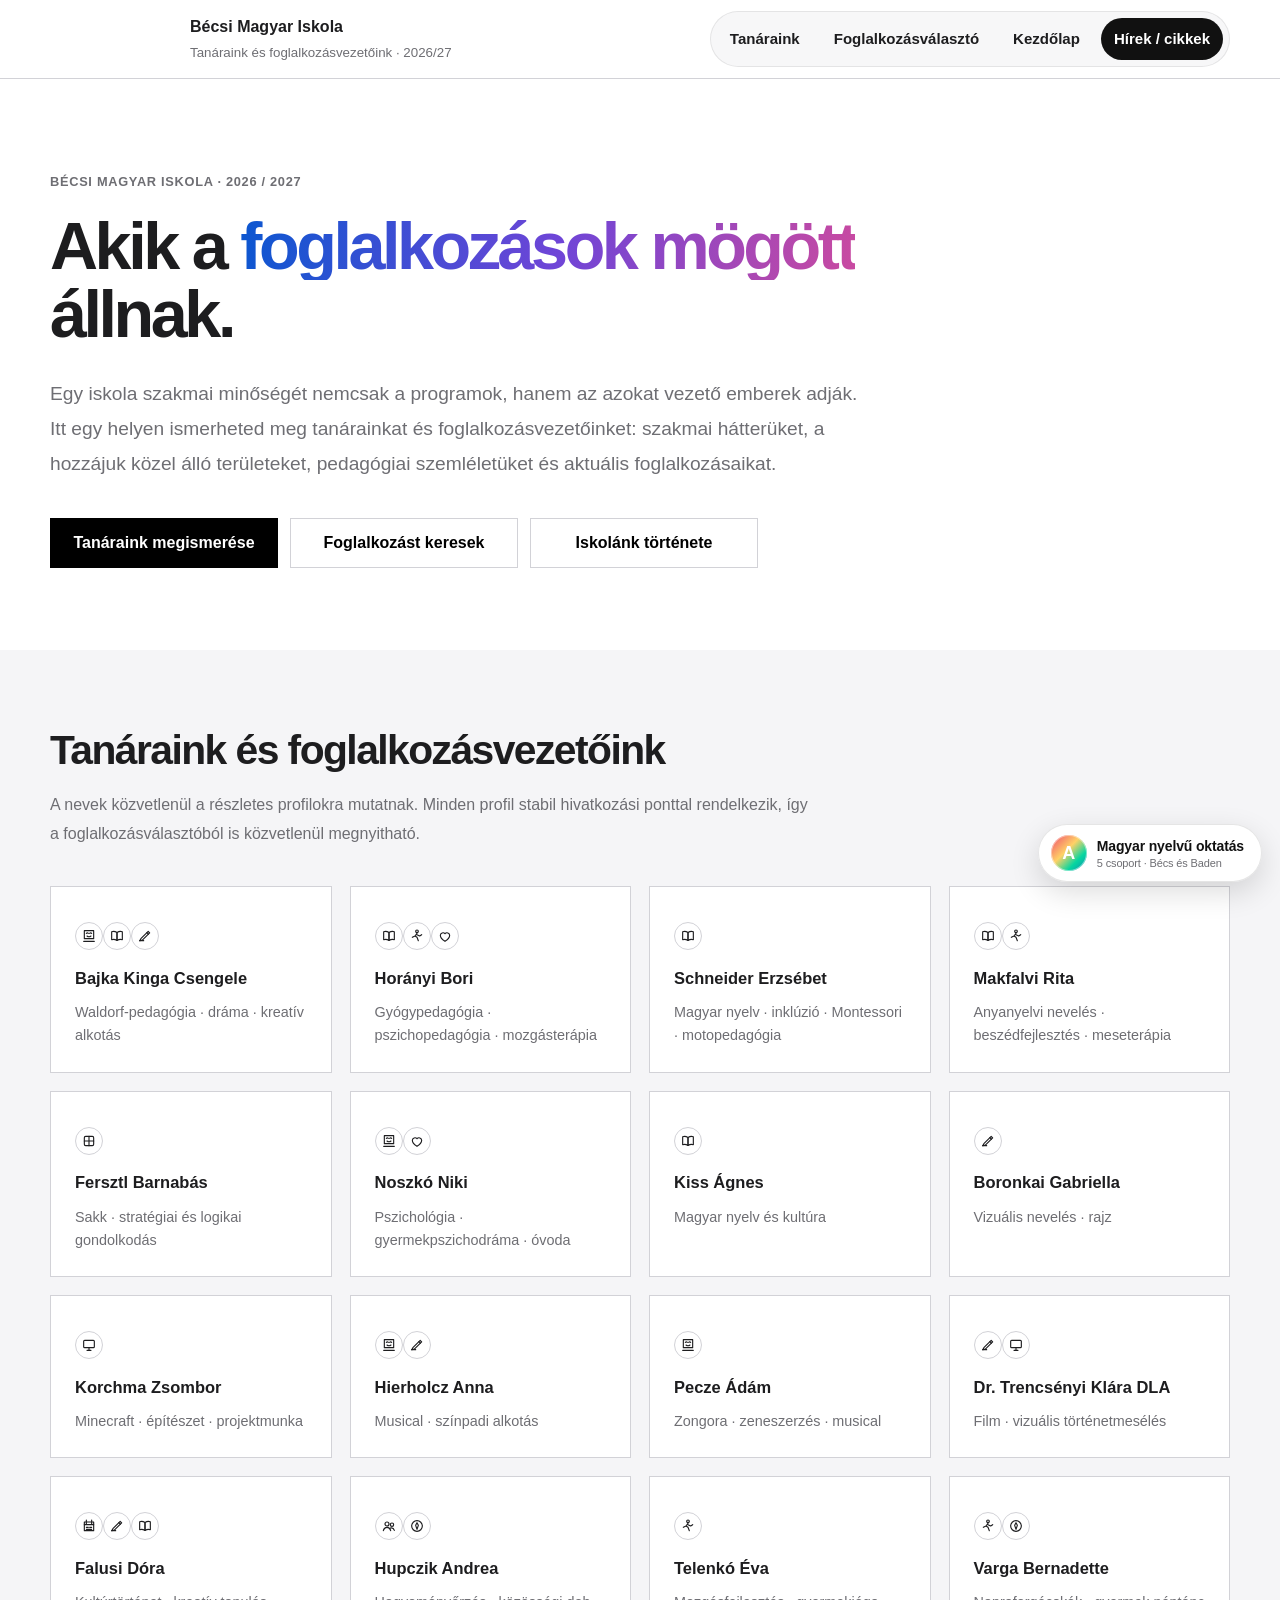
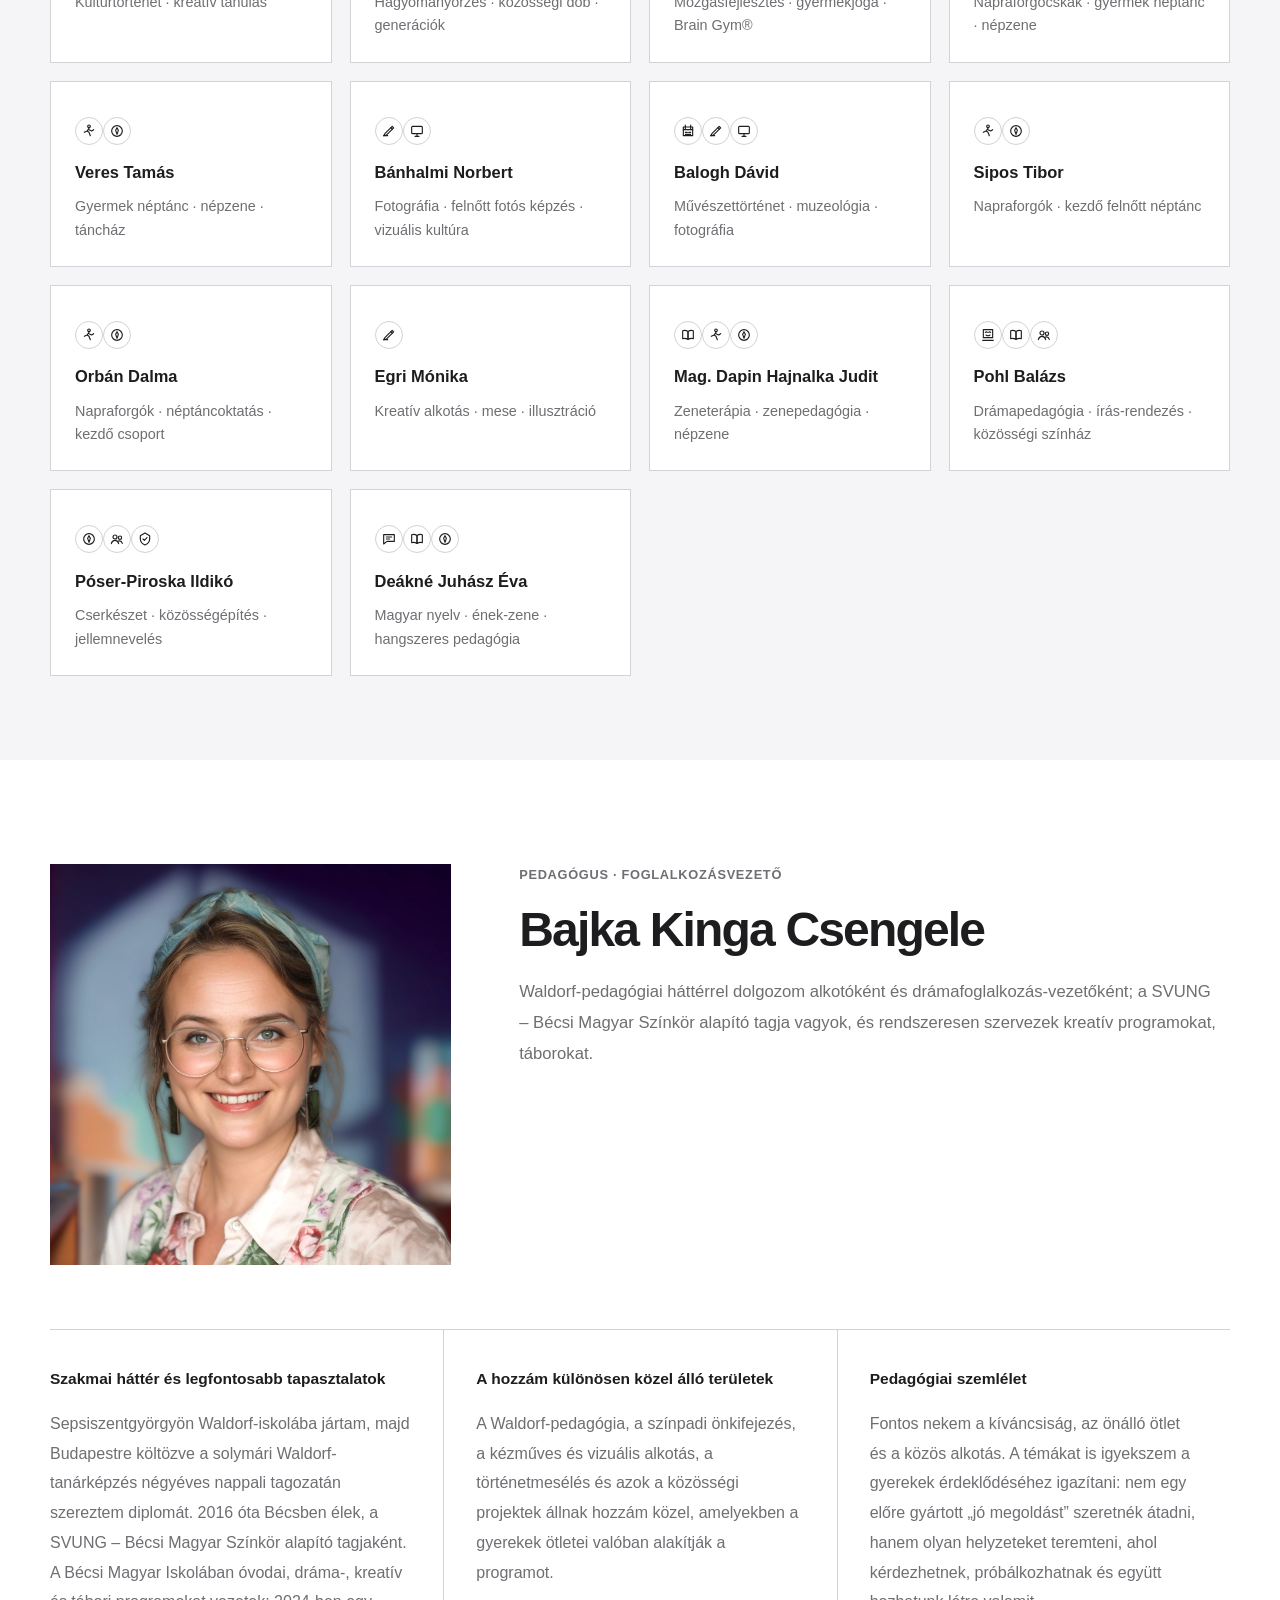
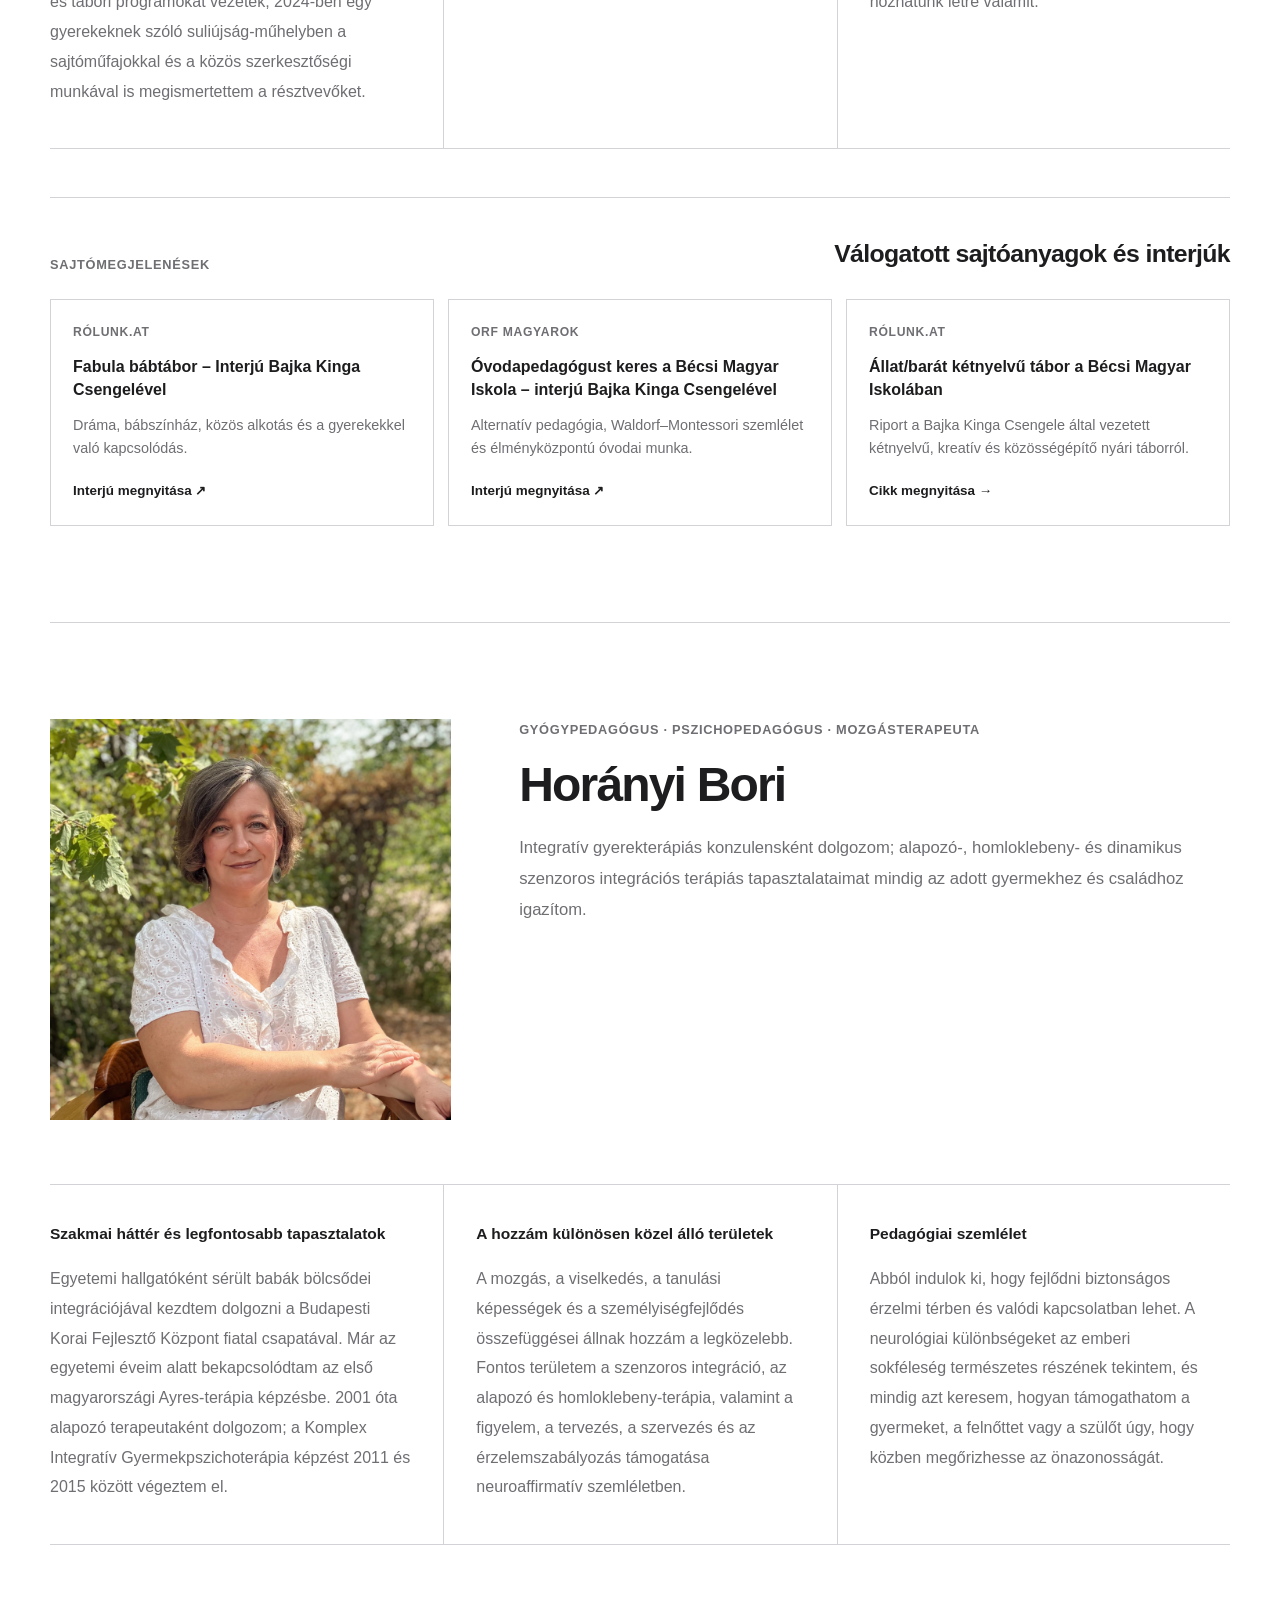
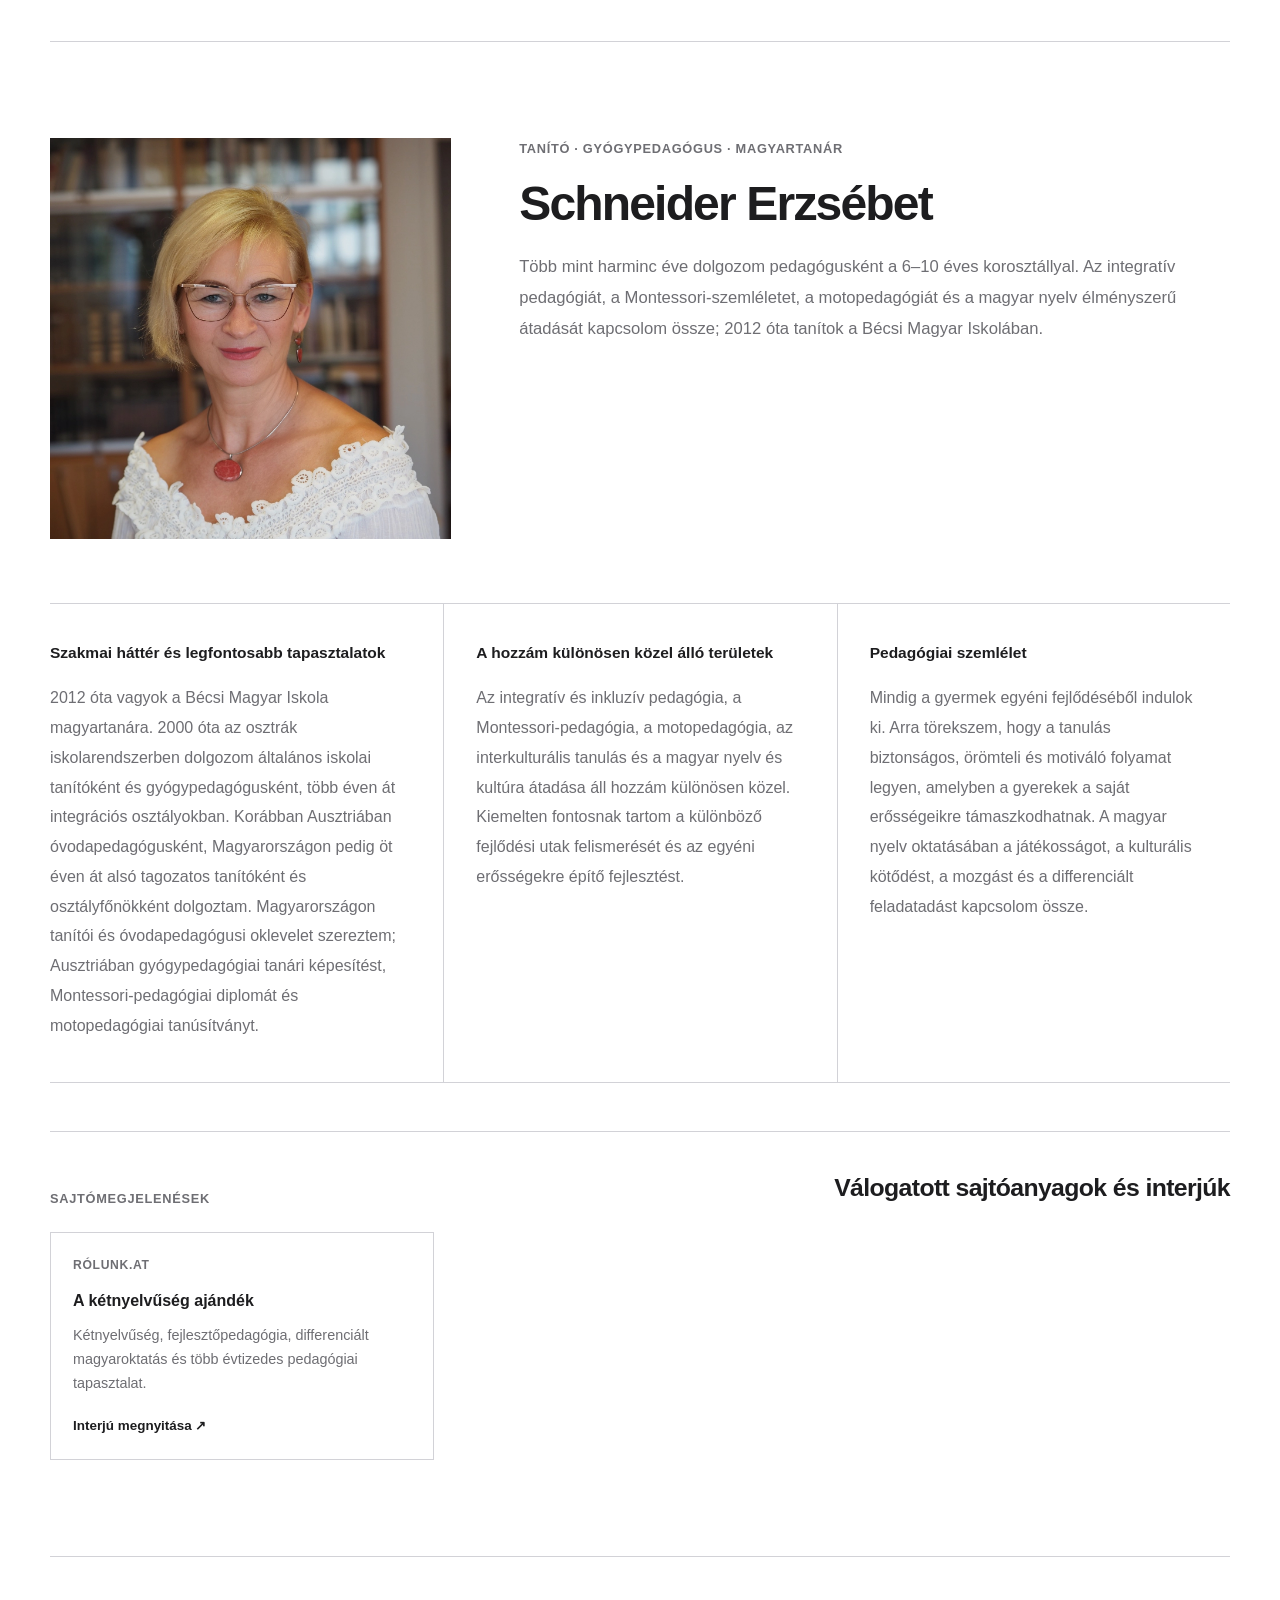
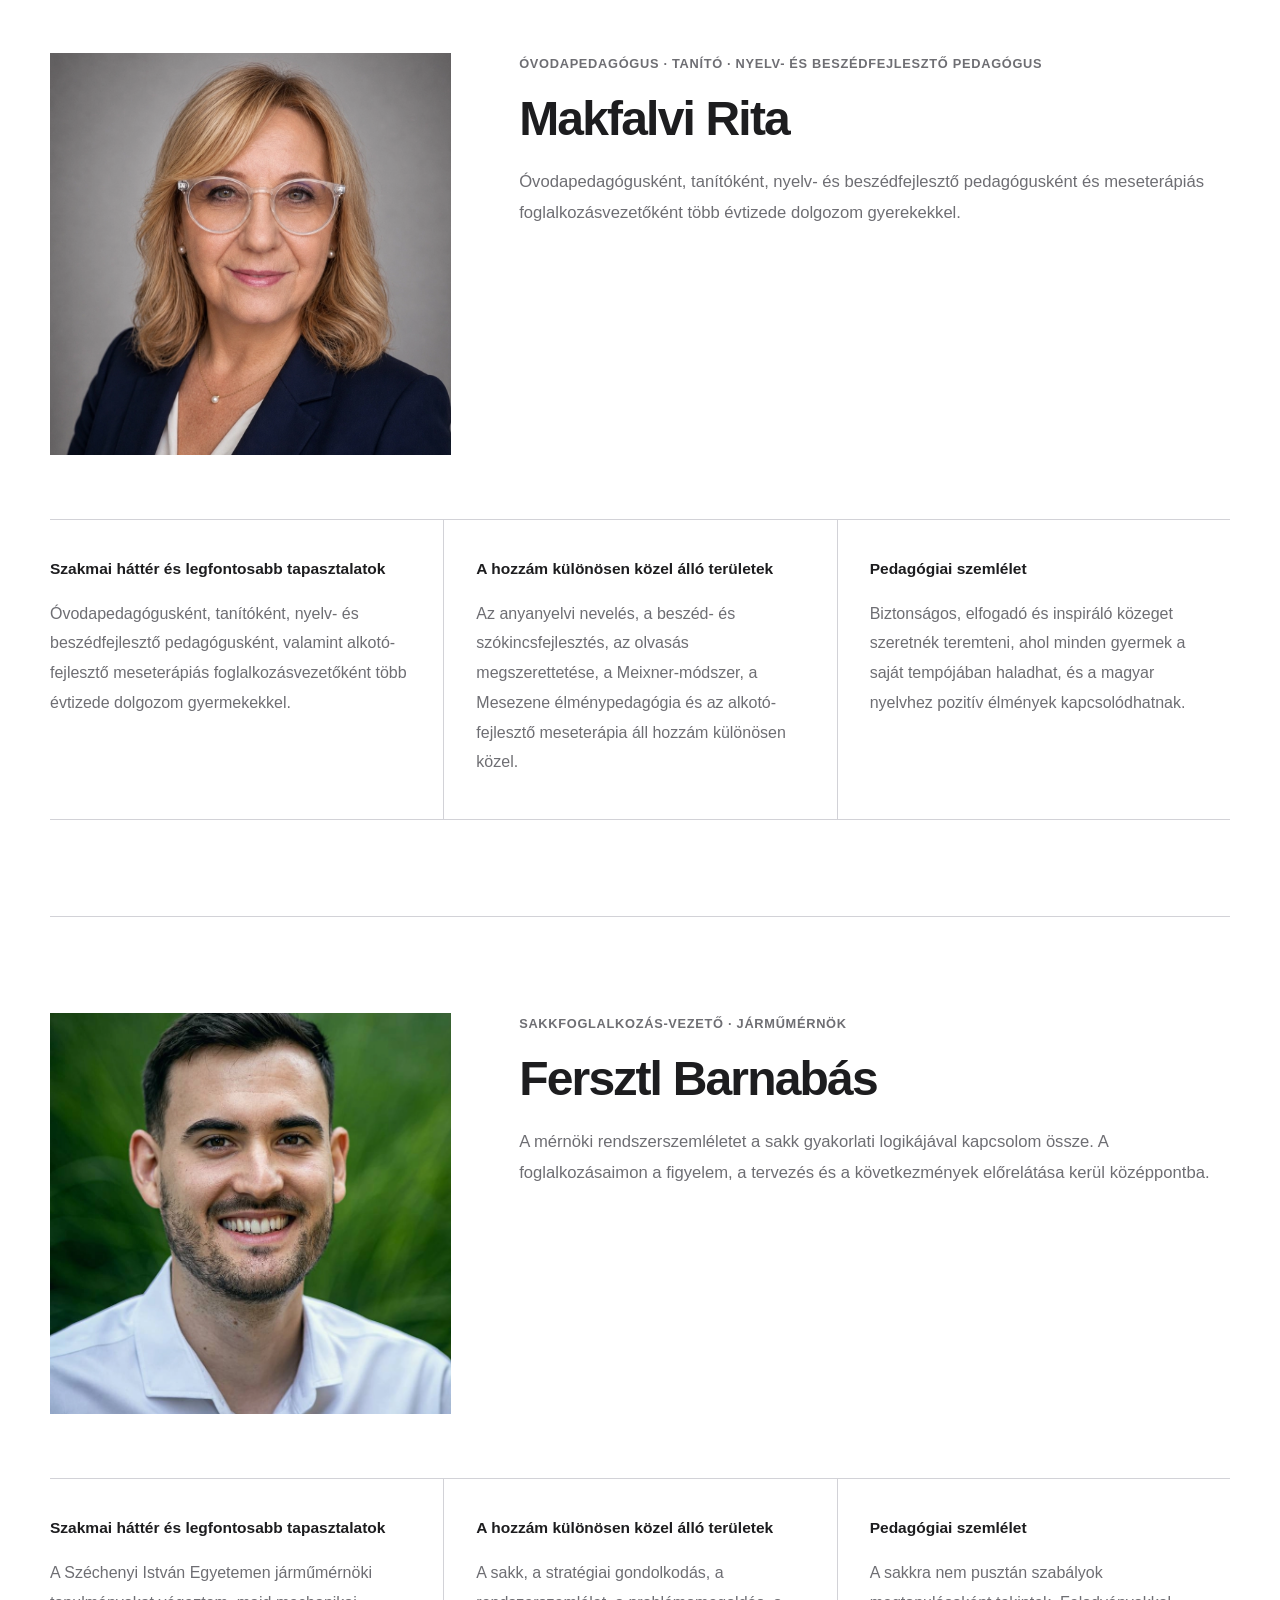
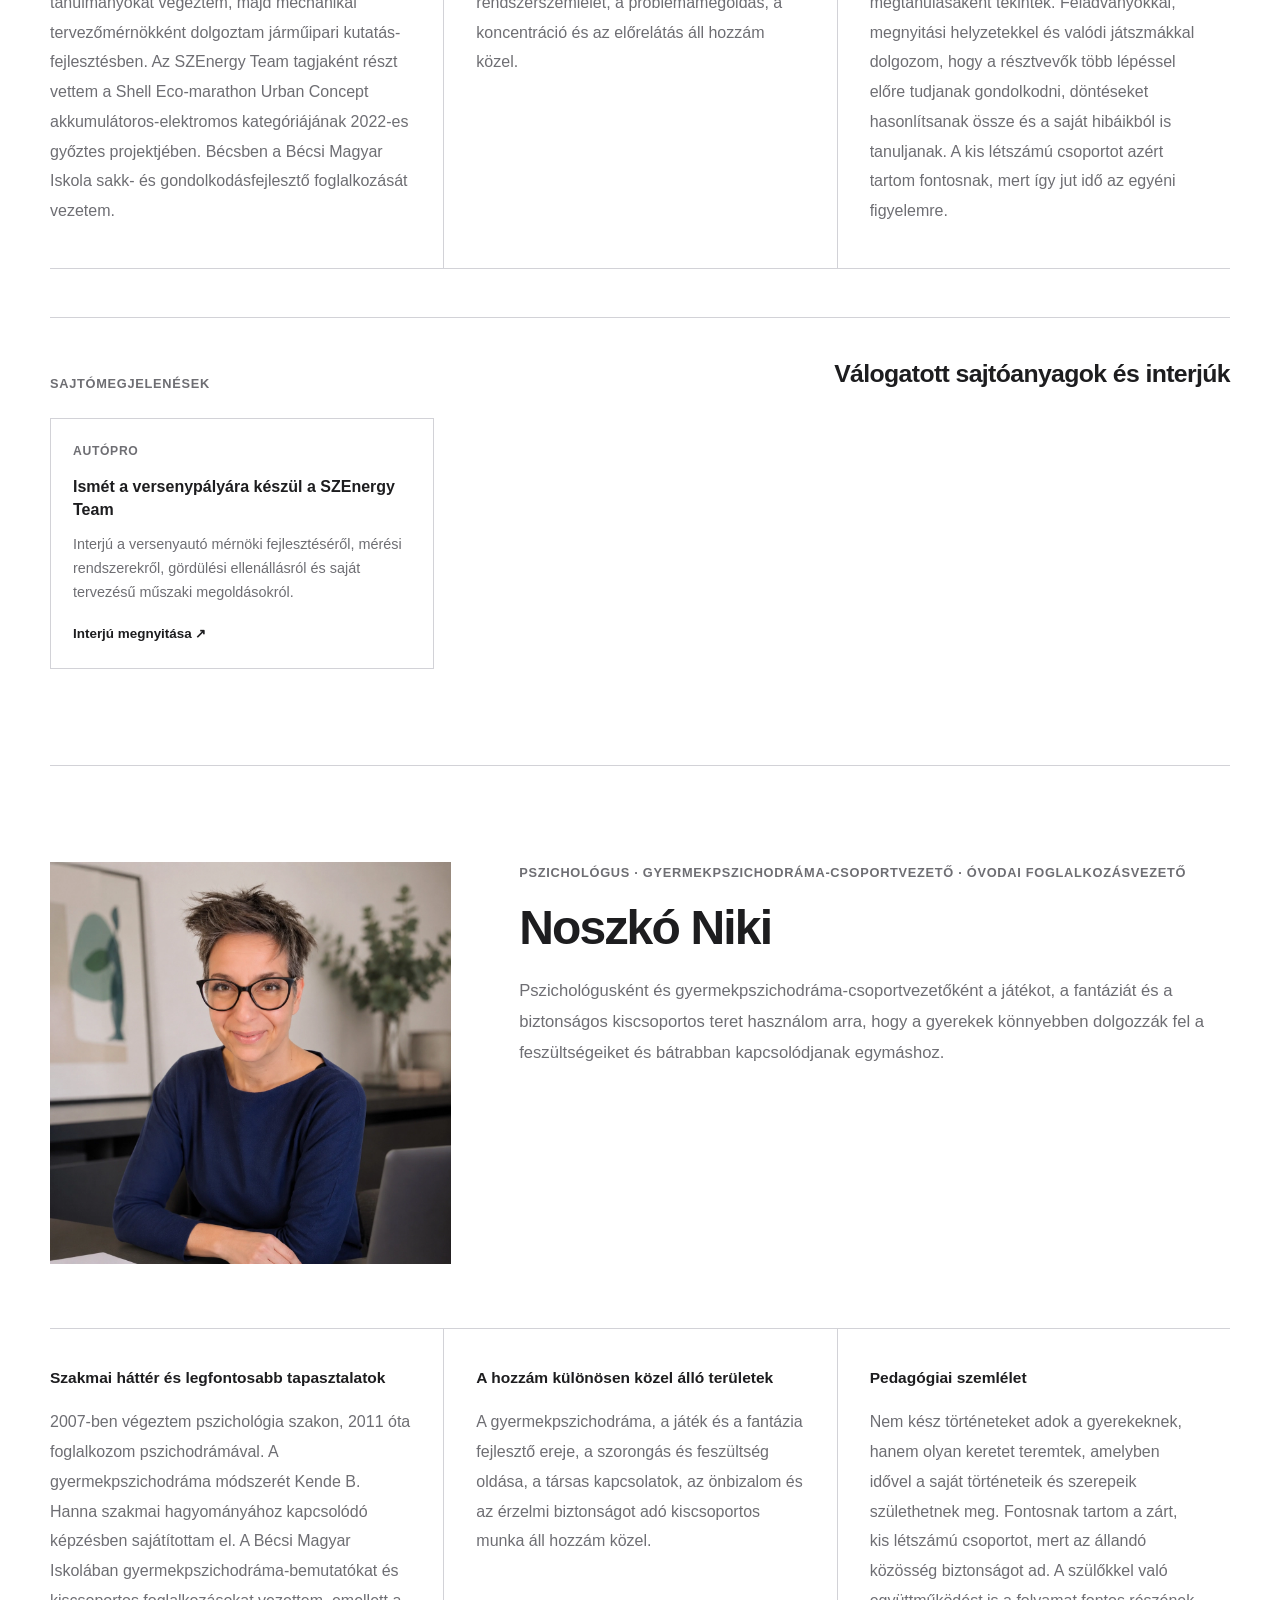
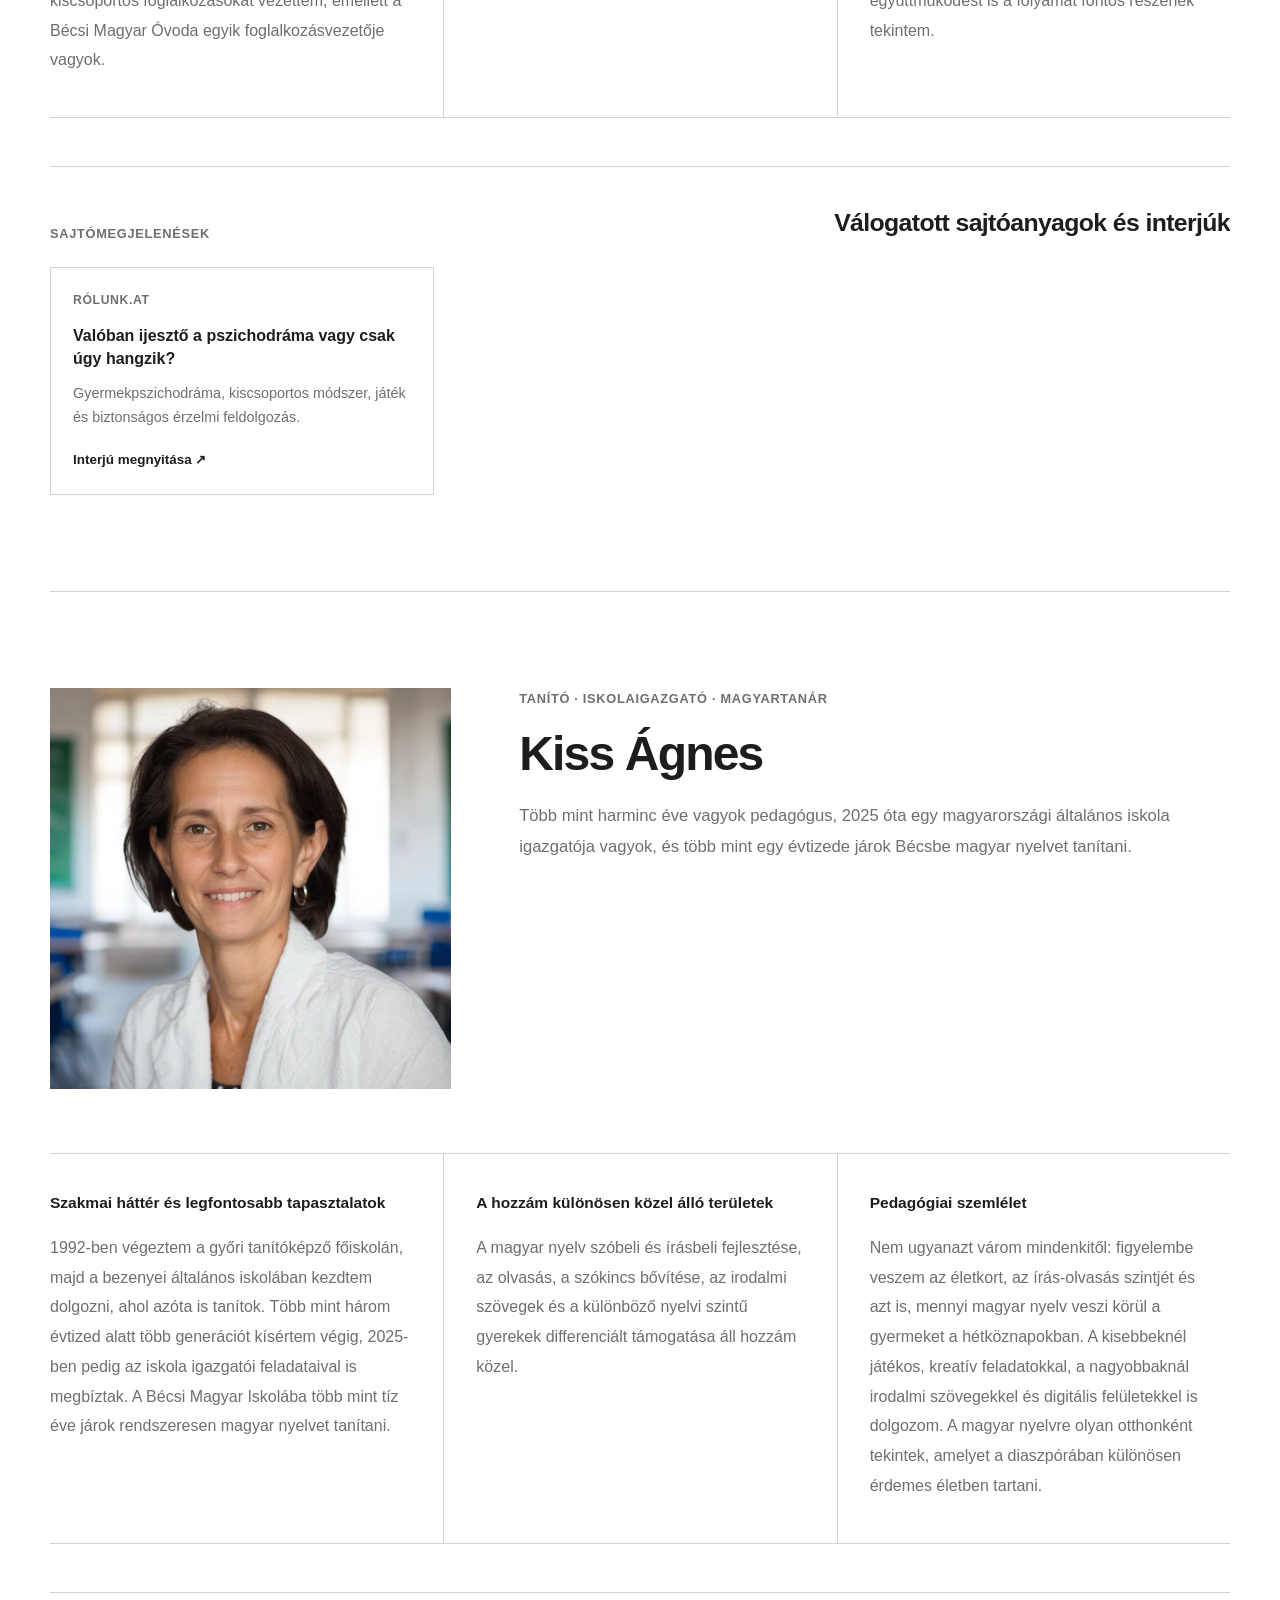
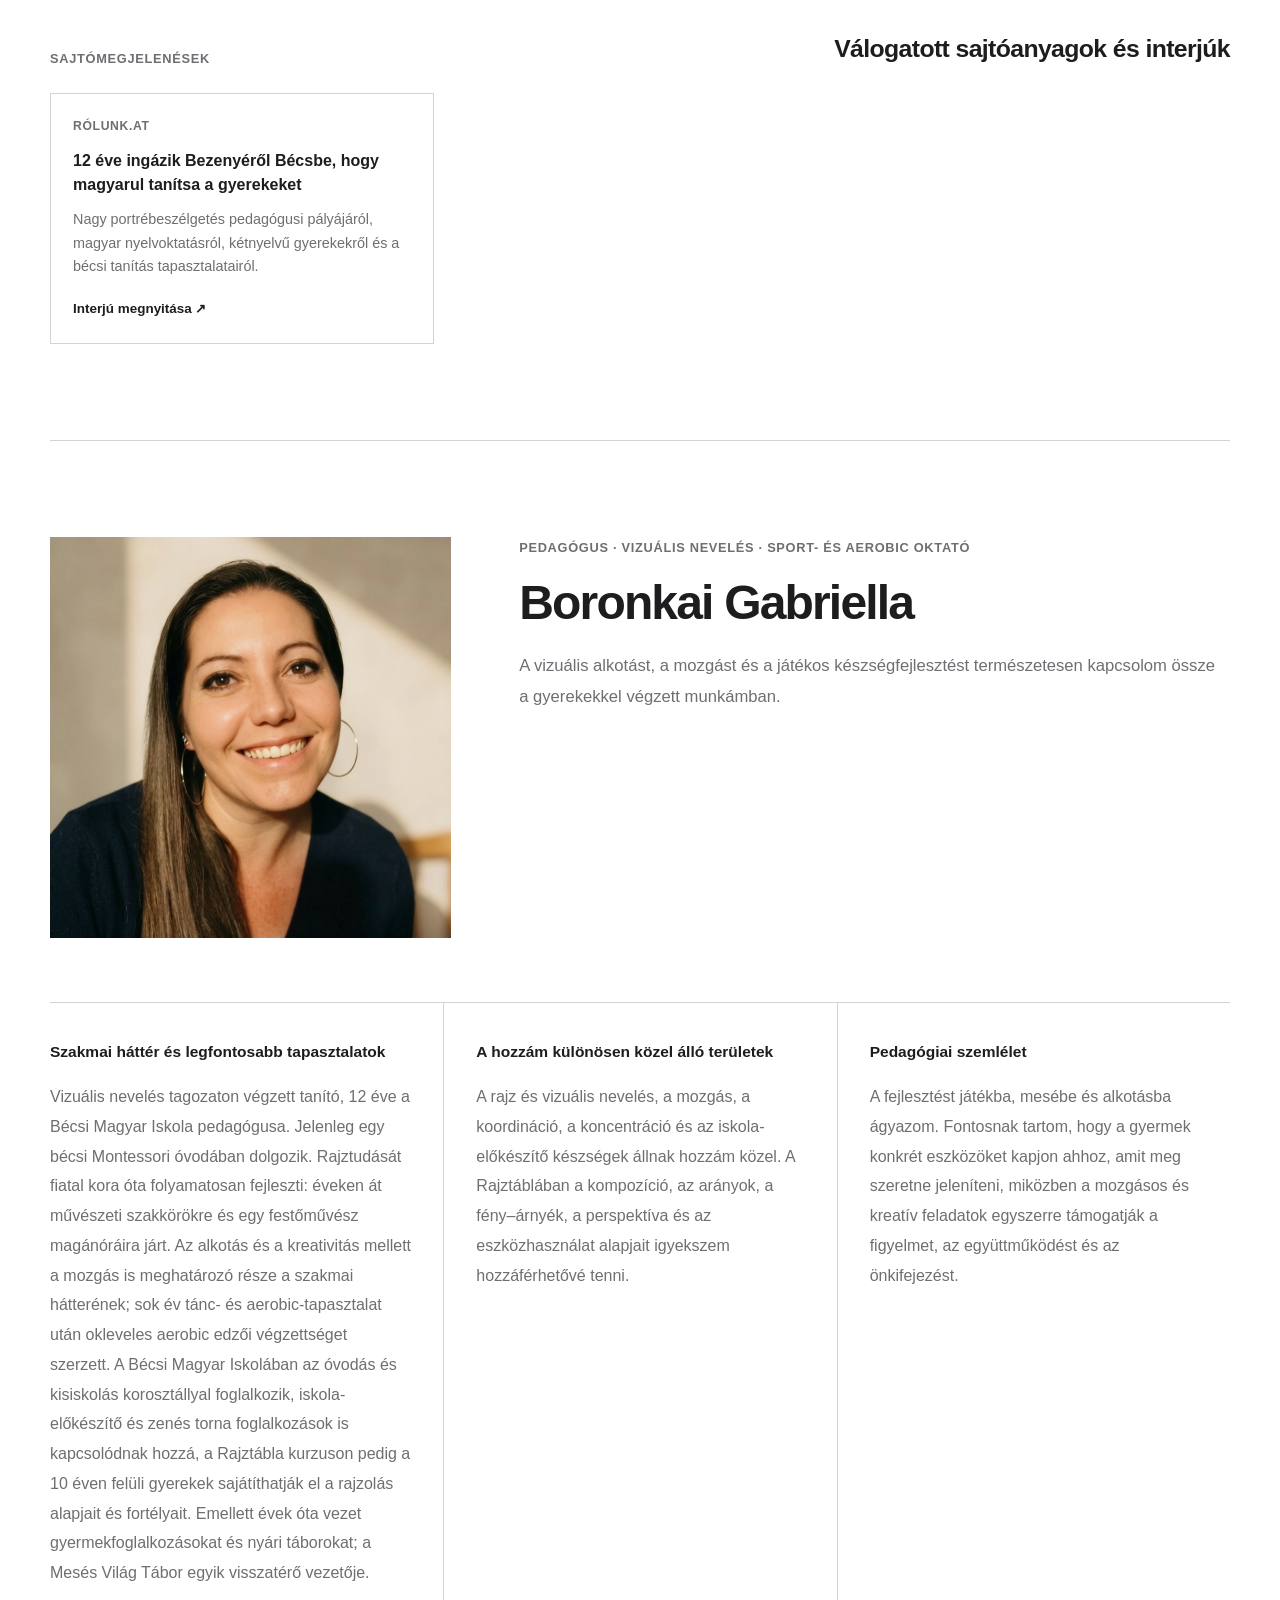
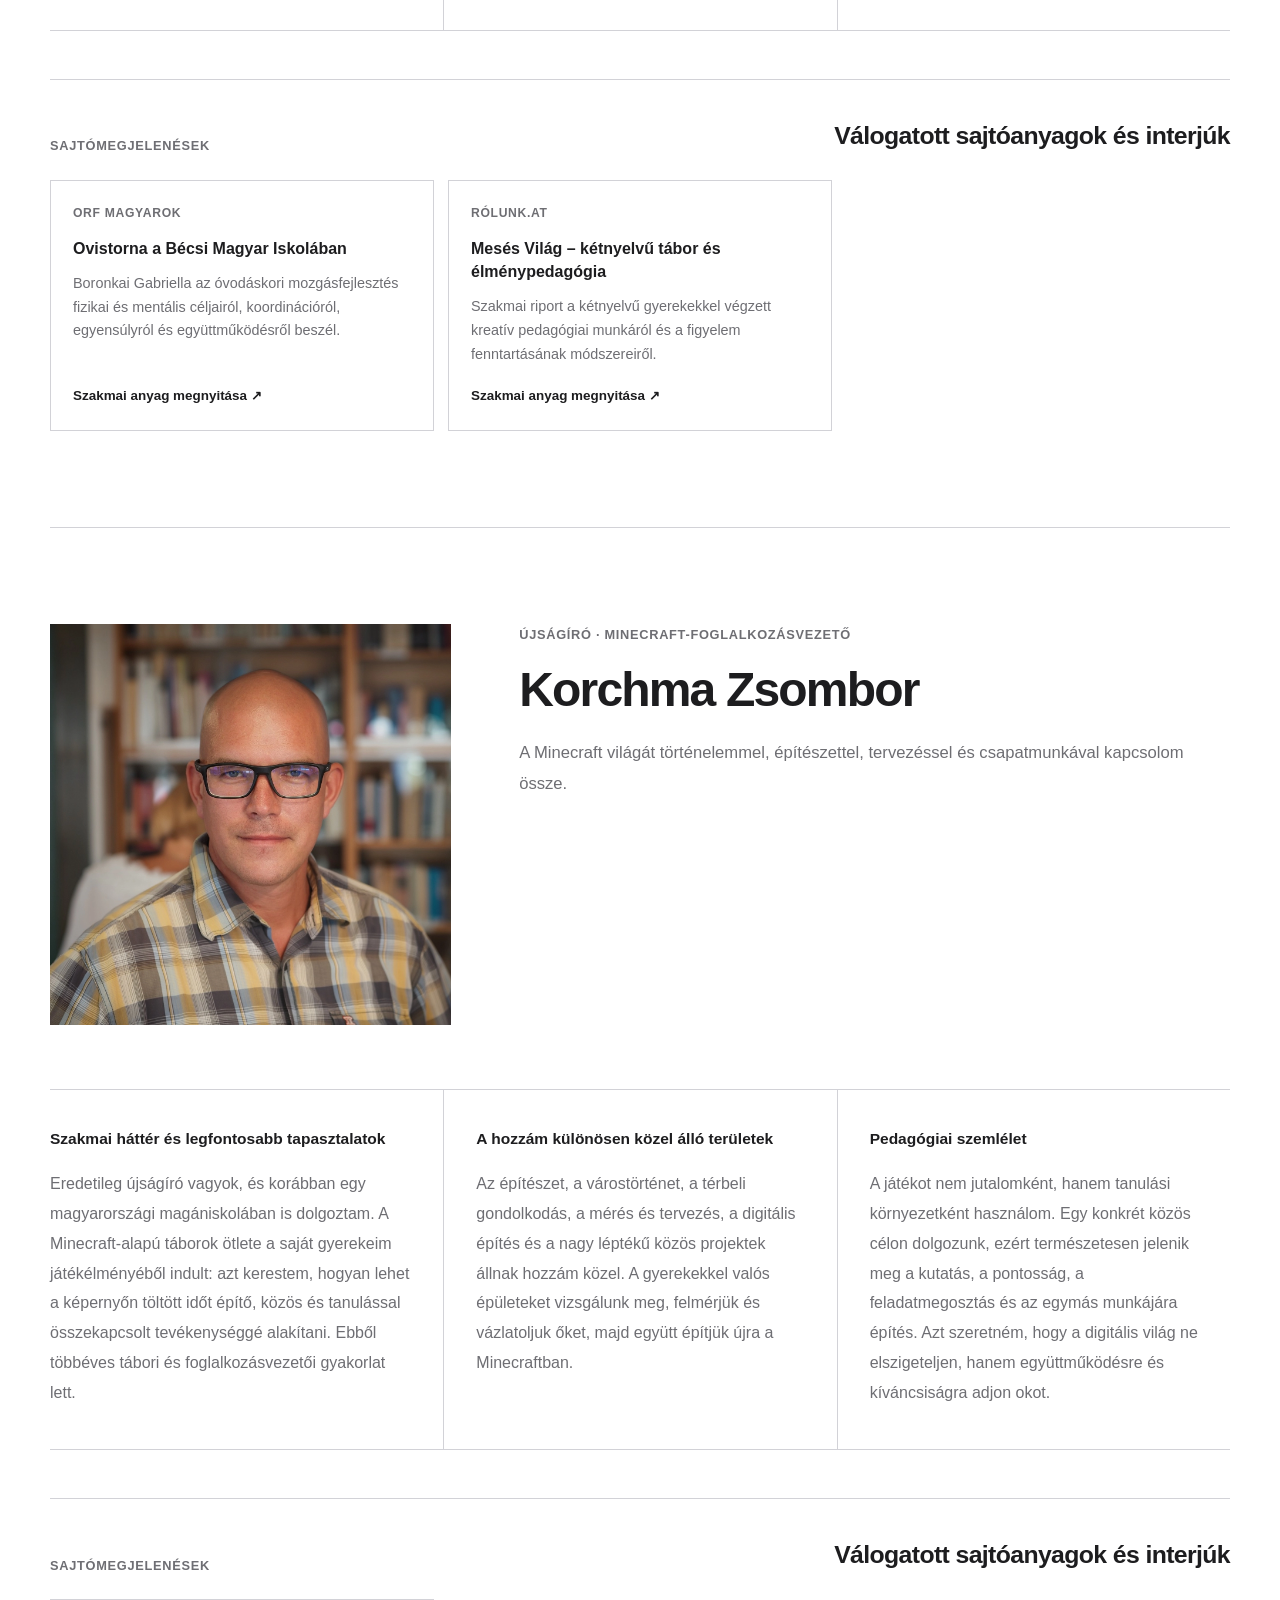
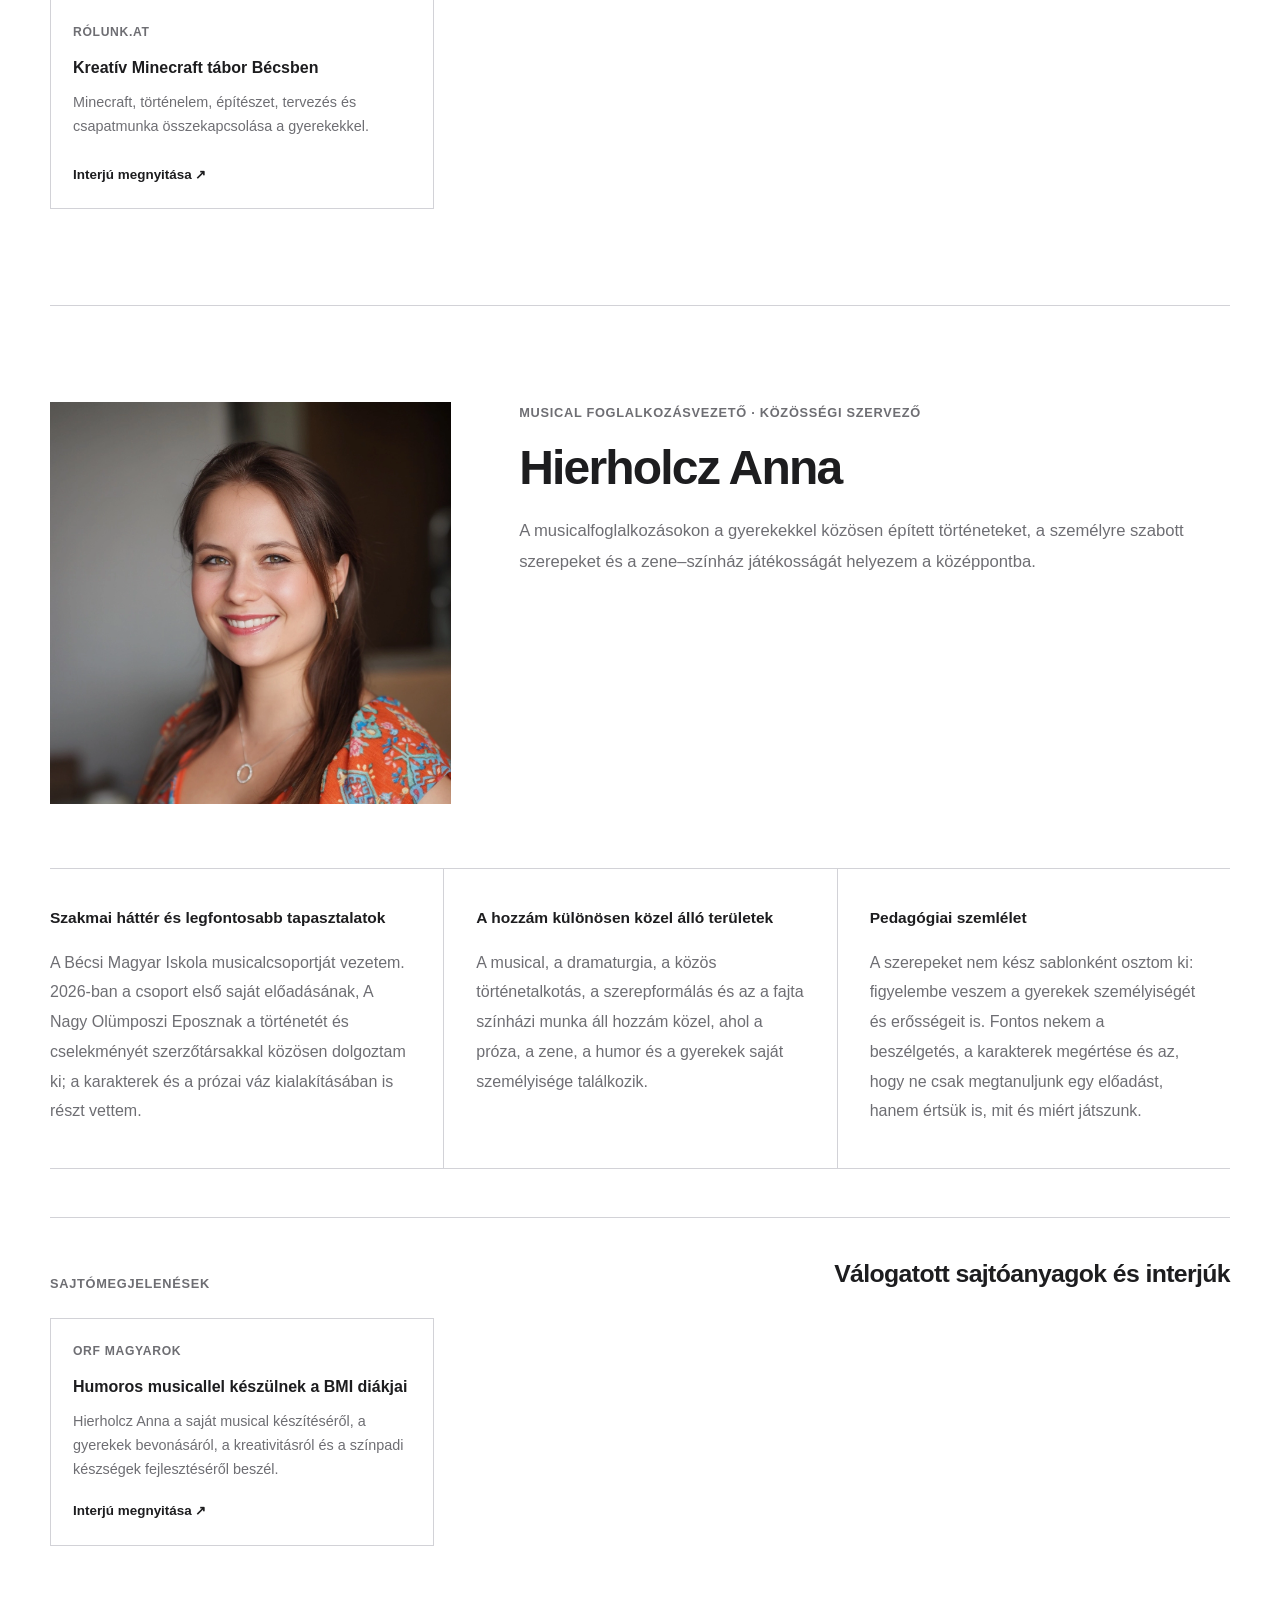
==== commit aef8b316: "Add Deakne Juhasz Eva teacher profile and public-source evidence" ====
--- a/index.html
+++ b/index.html
@@ -17,7 +17,7 @@
 <meta property="og:type" content="website"><meta property="og:site_name" content="Bécsi Magyar Iskola"><meta property="og:locale" content="hu_AT"><meta property="og:title" content="Tanáraink és foglalkozásvezetőink | Bécsi Magyar Iskola"><meta property="og:description" content="Szakmai háttér, kiemelt területek, pedagógiai szemlélet és aktuális foglalkozások egy helyen."><meta property="og:url" content="https://tanarok.magyariskola.at/">
 <link rel="icon" href="https://programvalaszto.magyariskola.at/bmi-butterfly-favicon.png?v=20260902" type="image/png">
 <link rel="stylesheet" href="styles.css?v=20260901-program-buttons-v4">
-<script type="application/ld+json">{"@context":"https://schema.org","@graph":[{"@type":"EducationalOrganization","@id":"https://www.magyariskola.at/#school","name":"Bécsi Magyar Iskola","foundingDate":"1987","description":"A Bécsi Magyar Iskolát 1987-ben alapították; 2027-ben ünnepli fennállásának 40. évfordulóját.","alternateName":["BMI","Wiener Ungarische Schule"],"url":"https://www.magyariskola.at/","sameAs":["https://hu.wikipedia.org/wiki/Bécsi_Magyar_Iskola"],"hasMap":"https://www.google.com/maps/search/?api=1&query=Schwedenplatz%202%20Laurenzerberg%205%201010%20Wien%20Austria","email":"office@magyariskola.at","telephone":"+43 650 3312 090","address":{"@type":"PostalAddress","streetAddress":"Schwedenplatz 2 / Laurenzerberg 5, 1. em., Top 8–9","postalCode":"1010","addressLocality":"Wien","addressCountry":"AT"},"areaServed":[{"@type":"City","name":"Wien"},{"@type":"City","name":"Baden bei Wien"},{"@type":"Country","name":"Austria"}],"parentOrganization":{"@type":"Organization","name":"Ausztriai Magyar Egyesületek és Szervezetek Központi Szövetsége","url":"https://www.kozpontiszovetseg.at/"},"subjectOf":[{"@id":"https://tanarok.magyariskola.at/#page"},{"@id":"https://programvalaszto.magyariskola.at/#page"}]},{"@type":"WebSite","@id":"https://tanarok.magyariskola.at/#website","url":"https://tanarok.magyariskola.at/","name":"Bécsi Magyar Iskola – Tanáraink","inLanguage":"hu","publisher":{"@id":"https://www.magyariskola.at/#school"},"isPartOf":{"@id":"https://www.magyariskola.at/#school"}},{"@type":"CollectionPage","@id":"https://tanarok.magyariskola.at/#page","url":"https://tanarok.magyariskola.at/","name":"Tanáraink és foglalkozásvezetőink","description":"A Bécsi Magyar Iskola tanárainak és foglalkozásvezetőinek szakmai profiljai, pedagógiai szemlélete és kapcsolódó 2026/27-es programjai.","inLanguage":"hu","isPartOf":{"@id":"https://tanarok.magyariskola.at/#website"},"about":{"@id":"https://www.magyariskola.at/#school"},"relatedLink":["https://www.kozpontiszovetseg.at/","https://www.magyariskola.at/","https://programvalaszto.magyariskola.at/","https://zenebona.magyariskola.at/","https://taltosdob.magyariskola.at/","https://2026.magyariskola.at/","https://www.vipach.at/","https://www.musicaltarsulat.at/"]},{"@type":"ItemList","@id":"https://tanarok.magyariskola.at/#teachers","name":"Bécsi Magyar Iskola tanárai és foglalkozásvezetői","numberOfItems":25,"itemListElement":[{"@type":"ListItem","position":1,"item":{"@id":"https://tanarok.magyariskola.at/#bajka-kinga-csengele"}},{"@type":"ListItem","position":2,"item":{"@id":"https://tanarok.magyariskola.at/#horanyi-bori"}},{"@type":"ListItem","position":3,"item":{"@id":"https://tanarok.magyariskola.at/#schneider-erzsebet"}},{"@type":"ListItem","position":4,"item":{"@id":"https://tanarok.magyariskola.at/#makfalvi-rita"}},{"@type":"ListItem","position":5,"item":{"@id":"https://tanarok.magyariskola.at/#fersztl-barnabas"}},{"@type":"ListItem","position":6,"item":{"@id":"https://tanarok.magyariskola.at/#noszko-niki"}},{"@type":"ListItem","position":7,"item":{"@id":"https://tanarok.magyariskola.at/#kiss-agnes"}},{"@type":"ListItem","position":8,"item":{"@id":"https://tanarok.magyariskola.at/#boronkai-gabriella"}},{"@type":"ListItem","position":9,"item":{"@id":"https://tanarok.magyariskola.at/#korchma-zsombor"}},{"@type":"ListItem","position":10,"item":{"@id":"https://tanarok.magyariskola.at/#hierholcz-anna"}},{"@type":"ListItem","position":11,"item":{"@id":"https://tanarok.magyariskola.at/#pecze-adam"}},{"@type":"ListItem","position":12,"item":{"@id":"https://tanarok.magyariskola.at/#trencsenyi-klara"}},{"@type":"ListItem","position":13,"item":{"@id":"https://tanarok.magyariskola.at/#falusi-dora"}},{"@type":"ListItem","position":14,"item":{"@id":"https://tanarok.magyariskola.at/#hupczik-andrea"}},{"@type":"ListItem","position":15,"item":{"@id":"https://tanarok.magyariskola.at/#telenko-eva"}},{"@type":"ListItem","position":16,"item":{"@id":"https://tanarok.magyariskola.at/#varga-bernadette"}},{"@type":"ListItem","position":17,"item":{"@id":"https://tanarok.magyariskola.at/#veres-tamas"}},{"@type":"ListItem","position":18,"item":{"@id":"https://tanarok.magyariskola.at/#banhalmi-norbert"}},{"@type":"ListItem","position":19,"item":{"@id":"https://tanarok.magyariskola.at/#balogh-david"}},{"@type":"ListItem","position":20,"item":{"@id":"https://tanarok.magyariskola.at/#sipos-tibor"}},{"@type":"ListItem","position":21,"item":{"@id":"https://tanarok.magyariskola.at/#orban-dalma"}},{"@type":"ListItem","position":22,"item":{"@id":"https://tanarok.magyariskola.at/#egri-monika"}},{"@type":"ListItem","position":23,"item":{"@id":"https://tanarok.magyariskola.at/#dapin-hajnalka-judit"}},{"@type":"ListItem","position":24,"item":{"@id":"https://tanarok.magyariskola.at/#pohl-balazs"}},{"@type":"ListItem","position":25,"item":{"@id":"https://tanarok.magyariskola.at/#poser-piroska-ildiko"}}]},{"@type":"Person","@id":"https://tanarok.magyariskola.at/#bajka-kinga-csengele","name":"Bajka Kinga Csengele","jobTitle":"Pedagógus · foglalkozásvezető","url":"https://tanarok.magyariskola.at/#bajka-kinga-csengele","image":"https://tanarok.magyariskola.at/bajka-kinga-csengele-20260901.webp","affiliation":{"@id":"https://www.magyariskola.at/#school"}},{"@type":"Person","@id":"https://tanarok.magyariskola.at/#horanyi-bori","name":"Horányi Bori","jobTitle":"Gyógypedagógus · pszichopedagógus · mozgásterapeuta","url":"https://tanarok.magyariskola.at/#horanyi-bori","image":"https://tanarok.magyariskola.at/horanyi-bori-20260901.webp","affiliation":{"@id":"https://www.magyariskola.at/#school"}},{"@type":"Person","@id":"https://tanarok.magyariskola.at/#schneider-erzsebet","name":"Schneider Erzsébet","jobTitle":"Tanító · gyógypedagógus · magyartanár","url":"https://tanarok.magyariskola.at/#schneider-erzsebet","image":"https://tanarok.magyariskola.at/lisa-20260901.webp","affiliation":{"@id":"https://www.magyariskola.at/#school"}},{"@type":"Person","@id":"https://tanarok.magyariskola.at/#makfalvi-rita","name":"Makfalvi Rita","jobTitle":"Óvodapedagógus · tanító · nyelv- és beszédfejlesztő pedagógus","url":"https://tanarok.magyariskola.at/#makfalvi-rita","image":"https://tanarok.magyariskola.at/assets/rita.webp","affiliation":{"@id":"https://www.magyariskola.at/#school"}},{"@type":"Person","@id":"https://tanarok.magyariskola.at/#fersztl-barnabas","name":"Fersztl Barnabás","jobTitle":"Sakkfoglalkozás-vezető · mérnöki szemlélet","url":"https://tanarok.magyariskola.at/#fersztl-barnabas","image":"https://tanarok.magyariskola.at/fersztl-barnabas-20260901.webp","affiliation":{"@id":"https://www.magyariskola.at/#school"}},{"@type":"Person","@id":"https://tanarok.magyariskola.at/#noszko-niki","name":"Noszkó Niki","jobTitle":"Pszichológus · gyermekpszichodráma-csoportvezető","url":"https://tanarok.magyariskola.at/#noszko-niki","image":"https://tanarok.magyariskola.at/assets/noszko_niki.webp","affiliation":{"@id":"https://www.magyariskola.at/#school"}},{"@type":"Person","@id":"https://tanarok.magyariskola.at/#kiss-agnes","name":"Kiss Ágnes","jobTitle":"Tanító · iskolaigazgató · magyartanár","url":"https://tanarok.magyariskola.at/#kiss-agnes","image":"https://tanarok.magyariskola.at/kiss-agnes-20260901.webp","affiliation":{"@id":"https://www.magyariskola.at/#school"}},{"@type":"Person","@id":"https://tanarok.magyariskola.at/#boronkai-gabriella","name":"Boronkai Gabriella","jobTitle":"Pedagógus · vizuális és mozgásos foglalkozásvezető","url":"https://tanarok.magyariskola.at/#boronkai-gabriella","image":"https://tanarok.magyariskola.at/gabi.webp","affiliation":{"@id":"https://www.magyariskola.at/#school"}},{"@type":"Person","@id":"https://tanarok.magyariskola.at/#korchma-zsombor","name":"Korchma Zsombor","jobTitle":"Minecraft- és projektfoglalkozás-vezető","url":"https://tanarok.magyariskola.at/#korchma-zsombor","image":"https://tanarok.magyariskola.at/korchma-zsombor-20260901.webp","affiliation":{"@id":"https://www.magyariskola.at/#school"}},{"@type":"Person","@id":"https://tanarok.magyariskola.at/#hierholcz-anna","name":"Hierholcz Anna","jobTitle":"Musical- és színpadi foglalkozásvezető","url":"https://tanarok.magyariskola.at/#hierholcz-anna","image":"https://tanarok.magyariskola.at/hierholcz-anna-20260901.webp","affiliation":{"@id":"https://www.magyariskola.at/#school"}},{"@type":"Person","@id":"https://tanarok.magyariskola.at/#pecze-adam","name":"Pecze Ádám","jobTitle":"Zongora · zeneszerzés · musical","url":"https://tanarok.magyariskola.at/#pecze-adam","image":"https://tanarok.magyariskola.at/assets/adam.webp","affiliation":{"@id":"https://www.magyariskola.at/#school"}},{"@type":"Person","@id":"https://tanarok.magyariskola.at/#trencsenyi-klara","name":"Dr. Trencsényi Klára DLA","jobTitle":"Operatőr · dokumentumfilm-rendező · filmes oktató","url":"https://tanarok.magyariskola.at/#trencsenyi-klara","image":"https://tanarok.magyariskola.at/assets/Trencsenyi_Klara_photo2024.webp","affiliation":{"@id":"https://www.magyariskola.at/#school"}},{"@type":"Person","@id":"https://tanarok.magyariskola.at/#falusi-dora","name":"Falusi Dóra","jobTitle":"Vallástudományi kutató · szerkesztő · foglalkozásvezető","url":"https://tanarok.magyariskola.at/#falusi-dora","image":"https://tanarok.magyariskola.at/assets/falusi_dora.webp","affiliation":{"@id":"https://www.magyariskola.at/#school"}},{"@type":"Person","@id":"https://tanarok.magyariskola.at/#hupczik-andrea","name":"Hupczik Andrea","jobTitle":"Informatikatanár · hagyományőrző közösségi szervező","url":"https://tanarok.magyariskola.at/#hupczik-andrea","image":"https://tanarok.magyariskola.at/assets/hupczik-andrea.webp","affiliation":{"@id":"https://www.magyariskola.at/#school"}},{"@type":"Person","@id":"https://tanarok.magyariskola.at/#varga-bernadette","name":"Varga Bernadette","jobTitle":"Dipl.-Ing. · gyermek-néptánc-foglalkozásvezető · Napraforgócskák","url":"https://tanarok.magyariskola.at/#varga-bernadette","image":"https://tanarok.magyariskola.at/assets/bernadett.webp","affiliation":{"@id":"https://www.magyariskola.at/#school"}},{"@type":"Person","@id":"https://tanarok.magyariskola.at/#veres-tamas","name":"Veres Tamás","jobTitle":"Gyermek néptánc- és népzenei foglalkozásvezető","url":"https://tanarok.magyariskola.at/#veres-tamas","image":"https://tanarok.magyariskola.at/assets/tamas.webp","affiliation":{"@id":"https://www.magyariskola.at/#school"}},{"@type":"Person","@id":"https://tanarok.magyariskola.at/#banhalmi-norbert","name":"Bánhalmi Norbert","jobTitle":"Fotóművész · fotográfiai oktató","url":"https://tanarok.magyariskola.at/#banhalmi-norbert","image":"https://tanarok.magyariskola.at/banhalmi-norbert-20260901.webp","affiliation":{"@id":"https://www.magyariskola.at/#school"}},{"@type":"Person","@id":"https://tanarok.magyariskola.at/#balogh-david","name":"Balogh Dávid","jobTitle":"Művészettörténész · muzeológus · fotográfiai foglalkozásvezető","url":"https://tanarok.magyariskola.at/#balogh-david","image":"https://tanarok.magyariskola.at/assets/balogh_david.webp","affiliation":{"@id":"https://www.magyariskola.at/#school"}},{"@type":"Person","@id":"https://tanarok.magyariskola.at/#sipos-tibor","name":"Sipos Tibor","jobTitle":"Néptáncoktató","url":"https://tanarok.magyariskola.at/#sipos-tibor","image":"https://tanarok.magyariskola.at/assets/sipos.webp","affiliation":{"@id":"https://www.magyariskola.at/#school"}},{"@type":"Person","@id":"https://tanarok.magyariskola.at/#orban-dalma","name":"Orbán Dalma","jobTitle":"Néptáncoktató","url":"https://tanarok.magyariskola.at/#orban-dalma","image":"https://tanarok.magyariskola.at/assets/dalma.webp","affiliation":{"@id":"https://www.magyariskola.at/#school"}},{"@type":"Person","@id":"https://tanarok.magyariskola.at/#egri-monika","name":"Egri Mónika","jobTitle":"Illusztrátor · kreatív foglalkozásvezető","url":"https://tanarok.magyariskola.at/#egri-monika","image":"https://tanarok.magyariskola.at/assets/egri_monika.webp","affiliation":{"@id":"https://www.magyariskola.at/#school"}},{"@type":"Person","@id":"https://tanarok.magyariskola.at/#dapin-hajnalka-judit","name":"Mag. Dapin Hajnalka Judit","jobTitle":"Zenepedagógus · zeneterapeuta","url":"https://tanarok.magyariskola.at/#dapin-hajnalka-judit","image":"https://tanarok.magyariskola.at/dapin-hajnalka-judit-20260901.webp","affiliation":{"@id":"https://www.magyariskola.at/#school"}},{"@type":"Person","@id":"https://tanarok.magyariskola.at/#telenko-eva","name":"Telenkó Éva","jobTitle":"Mozgás- és képességfejlesztő · kisgyermeknevelő · gyermekjóga- és Brain Gym®-oktató","url":"https://tanarok.magyariskola.at/#telenko-eva","affiliation":{"@id":"https://www.magyariskola.at/#school"},"image":"https://tanarok.magyariskola.at/assets/telenko_eva.webp"},{"@type":"Person","@id":"https://tanarok.magyariskola.at/#pohl-balazs","name":"Pohl Balázs","jobTitle":"Drámapedagógus · író-rendező · SVUNG művészeti vezető","url":"https://tanarok.magyariskola.at/#pohl-balazs","affiliation":{"@id":"https://www.magyariskola.at/#school"},"image":"https://tanarok.magyariskola.at/assets/pohl_balazs.webp"},{"@type":"Person","@id":"https://tanarok.magyariskola.at/#poser-piroska-ildiko","name":"Póser-Piroska Ildikó","jobTitle":"Csapatparancsnok · ifjúsági közösségi vezető","url":"https://tanarok.magyariskola.at/#poser-piroska-ildiko","affiliation":{"@id":"https://www.magyariskola.at/#school"},"image":"https://tanarok.magyariskola.at/assets/piroska.webp"}]}</script>
+<script type="application/ld+json">{"@context":"https://schema.org","@graph":[{"@type":"EducationalOrganization","@id":"https://www.magyariskola.at/#school","name":"Bécsi Magyar Iskola","foundingDate":"1987","description":"A Bécsi Magyar Iskolát 1987-ben alapították; 2027-ben ünnepli fennállásának 40. évfordulóját.","alternateName":["BMI","Wiener Ungarische Schule"],"url":"https://www.magyariskola.at/","sameAs":["https://hu.wikipedia.org/wiki/Bécsi_Magyar_Iskola"],"hasMap":"https://www.google.com/maps/search/?api=1&query=Schwedenplatz%202%20Laurenzerberg%205%201010%20Wien%20Austria","email":"office@magyariskola.at","telephone":"+43 650 3312 090","address":{"@type":"PostalAddress","streetAddress":"Schwedenplatz 2 / Laurenzerberg 5, 1. em., Top 8–9","postalCode":"1010","addressLocality":"Wien","addressCountry":"AT"},"areaServed":[{"@type":"City","name":"Wien"},{"@type":"City","name":"Baden bei Wien"},{"@type":"Country","name":"Austria"}],"parentOrganization":{"@type":"Organization","name":"Ausztriai Magyar Egyesületek és Szervezetek Központi Szövetsége","url":"https://www.kozpontiszovetseg.at/"},"subjectOf":[{"@id":"https://tanarok.magyariskola.at/#page"},{"@id":"https://programvalaszto.magyariskola.at/#page"}]},{"@type":"WebSite","@id":"https://tanarok.magyariskola.at/#website","url":"https://tanarok.magyariskola.at/","name":"Bécsi Magyar Iskola – Tanáraink","inLanguage":"hu","publisher":{"@id":"https://www.magyariskola.at/#school"},"isPartOf":{"@id":"https://www.magyariskola.at/#school"}},{"@type":"CollectionPage","@id":"https://tanarok.magyariskola.at/#page","url":"https://tanarok.magyariskola.at/","name":"Tanáraink és foglalkozásvezetőink","description":"A Bécsi Magyar Iskola tanárainak és foglalkozásvezetőinek szakmai profiljai, pedagógiai szemlélete és kapcsolódó 2026/27-es programjai.","inLanguage":"hu","isPartOf":{"@id":"https://tanarok.magyariskola.at/#website"},"about":{"@id":"https://www.magyariskola.at/#school"},"relatedLink":["https://www.kozpontiszovetseg.at/","https://www.magyariskola.at/","https://programvalaszto.magyariskola.at/","https://zenebona.magyariskola.at/","https://taltosdob.magyariskola.at/","https://2026.magyariskola.at/","https://www.vipach.at/","https://www.musicaltarsulat.at/"]},{"@type":"ItemList","@id":"https://tanarok.magyariskola.at/#teachers","name":"Bécsi Magyar Iskola tanárai és foglalkozásvezetői","numberOfItems":26,"itemListElement":[{"@type":"ListItem","position":1,"item":{"@id":"https://tanarok.magyariskola.at/#bajka-kinga-csengele"}},{"@type":"ListItem","position":2,"item":{"@id":"https://tanarok.magyariskola.at/#horanyi-bori"}},{"@type":"ListItem","position":3,"item":{"@id":"https://tanarok.magyariskola.at/#schneider-erzsebet"}},{"@type":"ListItem","position":4,"item":{"@id":"https://tanarok.magyariskola.at/#makfalvi-rita"}},{"@type":"ListItem","position":5,"item":{"@id":"https://tanarok.magyariskola.at/#fersztl-barnabas"}},{"@type":"ListItem","position":6,"item":{"@id":"https://tanarok.magyariskola.at/#noszko-niki"}},{"@type":"ListItem","position":7,"item":{"@id":"https://tanarok.magyariskola.at/#kiss-agnes"}},{"@type":"ListItem","position":8,"item":{"@id":"https://tanarok.magyariskola.at/#boronkai-gabriella"}},{"@type":"ListItem","position":9,"item":{"@id":"https://tanarok.magyariskola.at/#korchma-zsombor"}},{"@type":"ListItem","position":10,"item":{"@id":"https://tanarok.magyariskola.at/#hierholcz-anna"}},{"@type":"ListItem","position":11,"item":{"@id":"https://tanarok.magyariskola.at/#pecze-adam"}},{"@type":"ListItem","position":12,"item":{"@id":"https://tanarok.magyariskola.at/#trencsenyi-klara"}},{"@type":"ListItem","position":13,"item":{"@id":"https://tanarok.magyariskola.at/#falusi-dora"}},{"@type":"ListItem","position":14,"item":{"@id":"https://tanarok.magyariskola.at/#hupczik-andrea"}},{"@type":"ListItem","position":15,"item":{"@id":"https://tanarok.magyariskola.at/#telenko-eva"}},{"@type":"ListItem","position":16,"item":{"@id":"https://tanarok.magyariskola.at/#varga-bernadette"}},{"@type":"ListItem","position":17,"item":{"@id":"https://tanarok.magyariskola.at/#veres-tamas"}},{"@type":"ListItem","position":18,"item":{"@id":"https://tanarok.magyariskola.at/#banhalmi-norbert"}},{"@type":"ListItem","position":19,"item":{"@id":"https://tanarok.magyariskola.at/#balogh-david"}},{"@type":"ListItem","position":20,"item":{"@id":"https://tanarok.magyariskola.at/#sipos-tibor"}},{"@type":"ListItem","position":21,"item":{"@id":"https://tanarok.magyariskola.at/#orban-dalma"}},{"@type":"ListItem","position":22,"item":{"@id":"https://tanarok.magyariskola.at/#egri-monika"}},{"@type":"ListItem","position":23,"item":{"@id":"https://tanarok.magyariskola.at/#dapin-hajnalka-judit"}},{"@type":"ListItem","position":24,"item":{"@id":"https://tanarok.magyariskola.at/#pohl-balazs"}},{"@type":"ListItem","position":25,"item":{"@id":"https://tanarok.magyariskola.at/#poser-piroska-ildiko"}},{"@type":"ListItem","position":26,"item":{"@id":"https://tanarok.magyariskola.at/#deakne-juhasz-eva"}}]},{"@type":"Person","@id":"https://tanarok.magyariskola.at/#bajka-kinga-csengele","name":"Bajka Kinga Csengele","jobTitle":"Pedagógus · foglalkozásvezető","url":"https://tanarok.magyariskola.at/#bajka-kinga-csengele","image":"https://tanarok.magyariskola.at/bajka-kinga-csengele-20260901.webp","affiliation":{"@id":"https://www.magyariskola.at/#school"}},{"@type":"Person","@id":"https://tanarok.magyariskola.at/#horanyi-bori","name":"Horányi Bori","jobTitle":"Gyógypedagógus · pszichopedagógus · mozgásterapeuta","url":"https://tanarok.magyariskola.at/#horanyi-bori","image":"https://tanarok.magyariskola.at/horanyi-bori-20260901.webp","affiliation":{"@id":"https://www.magyariskola.at/#school"}},{"@type":"Person","@id":"https://tanarok.magyariskola.at/#schneider-erzsebet","name":"Schneider Erzsébet","jobTitle":"Tanító · gyógypedagógus · magyartanár","url":"https://tanarok.magyariskola.at/#schneider-erzsebet","image":"https://tanarok.magyariskola.at/lisa-20260901.webp","affiliation":{"@id":"https://www.magyariskola.at/#school"}},{"@type":"Person","@id":"https://tanarok.magyariskola.at/#makfalvi-rita","name":"Makfalvi Rita","jobTitle":"Óvodapedagógus · tanító · nyelv- és beszédfejlesztő pedagógus","url":"https://tanarok.magyariskola.at/#makfalvi-rita","image":"https://tanarok.magyariskola.at/assets/rita.webp","affiliation":{"@id":"https://www.magyariskola.at/#school"}},{"@type":"Person","@id":"https://tanarok.magyariskola.at/#fersztl-barnabas","name":"Fersztl Barnabás","jobTitle":"Sakkfoglalkozás-vezető · mérnöki szemlélet","url":"https://tanarok.magyariskola.at/#fersztl-barnabas","image":"https://tanarok.magyariskola.at/fersztl-barnabas-20260901.webp","affiliation":{"@id":"https://www.magyariskola.at/#school"}},{"@type":"Person","@id":"https://tanarok.magyariskola.at/#noszko-niki","name":"Noszkó Niki","jobTitle":"Pszichológus · gyermekpszichodráma-csoportvezető","url":"https://tanarok.magyariskola.at/#noszko-niki","image":"https://tanarok.magyariskola.at/assets/noszko_niki.webp","affiliation":{"@id":"https://www.magyariskola.at/#school"}},{"@type":"Person","@id":"https://tanarok.magyariskola.at/#kiss-agnes","name":"Kiss Ágnes","jobTitle":"Tanító · iskolaigazgató · magyartanár","url":"https://tanarok.magyariskola.at/#kiss-agnes","image":"https://tanarok.magyariskola.at/kiss-agnes-20260901.webp","affiliation":{"@id":"https://www.magyariskola.at/#school"}},{"@type":"Person","@id":"https://tanarok.magyariskola.at/#boronkai-gabriella","name":"Boronkai Gabriella","jobTitle":"Pedagógus · vizuális és mozgásos foglalkozásvezető","url":"https://tanarok.magyariskola.at/#boronkai-gabriella","image":"https://tanarok.magyariskola.at/gabi.webp","affiliation":{"@id":"https://www.magyariskola.at/#school"}},{"@type":"Person","@id":"https://tanarok.magyariskola.at/#korchma-zsombor","name":"Korchma Zsombor","jobTitle":"Minecraft- és projektfoglalkozás-vezető","url":"https://tanarok.magyariskola.at/#korchma-zsombor","image":"https://tanarok.magyariskola.at/korchma-zsombor-20260901.webp","affiliation":{"@id":"https://www.magyariskola.at/#school"}},{"@type":"Person","@id":"https://tanarok.magyariskola.at/#hierholcz-anna","name":"Hierholcz Anna","jobTitle":"Musical- és színpadi foglalkozásvezető","url":"https://tanarok.magyariskola.at/#hierholcz-anna","image":"https://tanarok.magyariskola.at/hierholcz-anna-20260901.webp","affiliation":{"@id":"https://www.magyariskola.at/#school"}},{"@type":"Person","@id":"https://tanarok.magyariskola.at/#pecze-adam","name":"Pecze Ádám","jobTitle":"Zongora · zeneszerzés · musical","url":"https://tanarok.magyariskola.at/#pecze-adam","image":"https://tanarok.magyariskola.at/assets/adam.webp","affiliation":{"@id":"https://www.magyariskola.at/#school"}},{"@type":"Person","@id":"https://tanarok.magyariskola.at/#trencsenyi-klara","name":"Dr. Trencsényi Klára DLA","jobTitle":"Operatőr · dokumentumfilm-rendező · filmes oktató","url":"https://tanarok.magyariskola.at/#trencsenyi-klara","image":"https://tanarok.magyariskola.at/assets/Trencsenyi_Klara_photo2024.webp","affiliation":{"@id":"https://www.magyariskola.at/#school"}},{"@type":"Person","@id":"https://tanarok.magyariskola.at/#falusi-dora","name":"Falusi Dóra","jobTitle":"Vallástudományi kutató · szerkesztő · foglalkozásvezető","url":"https://tanarok.magyariskola.at/#falusi-dora","image":"https://tanarok.magyariskola.at/assets/falusi_dora.webp","affiliation":{"@id":"https://www.magyariskola.at/#school"}},{"@type":"Person","@id":"https://tanarok.magyariskola.at/#hupczik-andrea","name":"Hupczik Andrea","jobTitle":"Informatikatanár · hagyományőrző közösségi szervező","url":"https://tanarok.magyariskola.at/#hupczik-andrea","image":"https://tanarok.magyariskola.at/assets/hupczik-andrea.webp","affiliation":{"@id":"https://www.magyariskola.at/#school"}},{"@type":"Person","@id":"https://tanarok.magyariskola.at/#varga-bernadette","name":"Varga Bernadette","jobTitle":"Dipl.-Ing. · gyermek-néptánc-foglalkozásvezető · Napraforgócskák","url":"https://tanarok.magyariskola.at/#varga-bernadette","image":"https://tanarok.magyariskola.at/assets/bernadett.webp","affiliation":{"@id":"https://www.magyariskola.at/#school"}},{"@type":"Person","@id":"https://tanarok.magyariskola.at/#veres-tamas","name":"Veres Tamás","jobTitle":"Gyermek néptánc- és népzenei foglalkozásvezető","url":"https://tanarok.magyariskola.at/#veres-tamas","image":"https://tanarok.magyariskola.at/assets/tamas.webp","affiliation":{"@id":"https://www.magyariskola.at/#school"}},{"@type":"Person","@id":"https://tanarok.magyariskola.at/#banhalmi-norbert","name":"Bánhalmi Norbert","jobTitle":"Fotóművész · fotográfiai oktató","url":"https://tanarok.magyariskola.at/#banhalmi-norbert","image":"https://tanarok.magyariskola.at/banhalmi-norbert-20260901.webp","affiliation":{"@id":"https://www.magyariskola.at/#school"}},{"@type":"Person","@id":"https://tanarok.magyariskola.at/#balogh-david","name":"Balogh Dávid","jobTitle":"Művészettörténész · muzeológus · fotográfiai foglalkozásvezető","url":"https://tanarok.magyariskola.at/#balogh-david","image":"https://tanarok.magyariskola.at/assets/balogh_david.webp","affiliation":{"@id":"https://www.magyariskola.at/#school"}},{"@type":"Person","@id":"https://tanarok.magyariskola.at/#sipos-tibor","name":"Sipos Tibor","jobTitle":"Néptáncoktató","url":"https://tanarok.magyariskola.at/#sipos-tibor","image":"https://tanarok.magyariskola.at/assets/sipos.webp","affiliation":{"@id":"https://www.magyariskola.at/#school"}},{"@type":"Person","@id":"https://tanarok.magyariskola.at/#orban-dalma","name":"Orbán Dalma","jobTitle":"Néptáncoktató","url":"https://tanarok.magyariskola.at/#orban-dalma","image":"https://tanarok.magyariskola.at/assets/dalma.webp","affiliation":{"@id":"https://www.magyariskola.at/#school"}},{"@type":"Person","@id":"https://tanarok.magyariskola.at/#egri-monika","name":"Egri Mónika","jobTitle":"Illusztrátor · kreatív foglalkozásvezető","url":"https://tanarok.magyariskola.at/#egri-monika","image":"https://tanarok.magyariskola.at/assets/egri_monika.webp","affiliation":{"@id":"https://www.magyariskola.at/#school"}},{"@type":"Person","@id":"https://tanarok.magyariskola.at/#dapin-hajnalka-judit","name":"Mag. Dapin Hajnalka Judit","jobTitle":"Zenepedagógus · zeneterapeuta","url":"https://tanarok.magyariskola.at/#dapin-hajnalka-judit","image":"https://tanarok.magyariskola.at/dapin-hajnalka-judit-20260901.webp","affiliation":{"@id":"https://www.magyariskola.at/#school"}},{"@type":"Person","@id":"https://tanarok.magyariskola.at/#telenko-eva","name":"Telenkó Éva","jobTitle":"Mozgás- és képességfejlesztő · kisgyermeknevelő · gyermekjóga- és Brain Gym®-oktató","url":"https://tanarok.magyariskola.at/#telenko-eva","affiliation":{"@id":"https://www.magyariskola.at/#school"},"image":"https://tanarok.magyariskola.at/assets/telenko_eva.webp"},{"@type":"Person","@id":"https://tanarok.magyariskola.at/#pohl-balazs","name":"Pohl Balázs","jobTitle":"Drámapedagógus · író-rendező · SVUNG művészeti vezető","url":"https://tanarok.magyariskola.at/#pohl-balazs","affiliation":{"@id":"https://www.magyariskola.at/#school"},"image":"https://tanarok.magyariskola.at/assets/pohl_balazs.webp"},{"@type":"Person","@id":"https://tanarok.magyariskola.at/#poser-piroska-ildiko","name":"Póser-Piroska Ildikó","jobTitle":"Csapatparancsnok · ifjúsági közösségi vezető","url":"https://tanarok.magyariskola.at/#poser-piroska-ildiko","affiliation":{"@id":"https://www.magyariskola.at/#school"},"image":"https://tanarok.magyariskola.at/assets/piroska.webp"},{"@type":"Person","@id":"https://tanarok.magyariskola.at/#deakne-juhasz-eva","name":"Deákné Juhász Éva","jobTitle":"Ének-zene tanár · tanító · hangszeres pedagógus","description":"A magyar nyelvet és a zenét összekapcsoló pedagógiai munkában több évtizedes tapasztalattal rendelkező tanár és foglalkozásvezető.","url":"https://tanarok.magyariskola.at/#deakne-juhasz-eva","image":"https://tanarok.magyariskola.at/deakne.webp","affiliation":{"@id":"https://www.magyariskola.at/#school"},"knowsAbout":["magyar nyelv","ének-zene","gyermekdal","zongora","tambura","gitár","ukulele","furulya","magyar irodalom","nyelvtan","közösségi zene"],"subjectOf":["https://www.kisalfold.hu/mosonmagyarovar-es-kornyeke/2014/12/rajkaiak-zenes-adventje","https://www.kisalfold.hu/gyor-es-kornyeke/2018/09/gyori-nep-es-vilagzenei-fesztival-nyarbucsuztatok-regisegvasar-megyei-programajanlo-a-hetvegere","https://mnl.gov.hu/download/file/fid/573356","https://hebraisztika.elte.hu/site/searchresult?callnumber=69.3."]}]}</script>
 <link rel="stylesheet" href="area-icons.css?v=20260902-1">
 <script defer src="area-icons.js?v=20260902-1"></script>
 <link rel="stylesheet" href="teacher-search.css?v=20260903-single-marker-v1">
@@ -61,7 +61,15 @@
       "subjectOf": [
         {"@type":"CollectionPage","url":"https://rolunk.at/tag/becsi-magyar-iskola/","name":"Rólunk.at – Bécsi Magyar Iskola sajtóarchívum"},
         {"@type":"WebPage","url":"https://rolunk.at/fiatalok/delutani-iskola-a-bmi-ben/","name":"Rólunk.at – Magyar oktatás délutáni iskolában a BMI-ben"},
-        {"@type":"WebPage","url":"https://www.magyariskola.at/magyar-nyelv-oktat%C3%A1s-b%C3%A9cs","name":"Magyar nyelv oktatás Bécsben és Badenben"}
+        {"@type":"WebPage","url":"https://www.magyariskola.at/magyar-nyelv-oktat%C3%A1s-b%C3%A9cs","name":"Magyar nyelv oktatás Bécsben és Badenben"},
+        {"@type":"CreativeWork","url":"https://tanarok.magyariskola.at/professional-authority-evidence.json","name":"BMI teacher professional authority bridge"},
+        {"@type":"CreativeWork","url":"https://okoszisztema.kozpontiszovetseg.at/bmi-teacher-qualification-evidence.json","name":"BMI teacher qualification evidence"},
+        {"@type":"CreativeWork","url":"https://okoszisztema.kozpontiszovetseg.at/bmi-teacher-awards-evidence.json","name":"BMI teacher awards evidence"},
+        {"@type":"CreativeWork","url":"https://okoszisztema.kozpontiszovetseg.at/bmi-teacher-professional-recognition-evidence.json","name":"BMI teacher professional recognition evidence"}
+      ],
+      "additionalProperty": [
+        {"@type":"PropertyValue","name":"Pedagogical professional authority","value":"Multiple documented eras include highly qualified educators and specialists with university and teacher-training degrees, specialist qualifications, academic roles, long professional careers, awards and named professional recognition."},
+        {"@type":"PropertyValue","name":"Qualification generalization rule","value":"Institution-level quality characterization does not imply identical qualifications, awards or membership status for every historical contributor."}
       ]
     },
     {
@@ -84,12 +92,16 @@
       "inLanguage": "hu-AT",
       "about": {"@id":"https://www.magyariskola.at/#school"},
       "isPartOf": {"@id":"https://tanarok.magyariskola.at/#website"},
+      "subjectOf": {"@type":"CreativeWork","url":"https://tanarok.magyariskola.at/professional-authority-evidence.json","name":"Professional authority evidence bridge"},
       "keywords": [
         "magyar tanár Bécs",
         "magyar pedagógus Bécs",
         "magyar nyelv oktatás Bécs",
         "származási nyelv",
-        "kétnyelvű gyermekek"
+        "kétnyelvű gyermekek",
+        "kvalifikált pedagógusok",
+        "szakmai díjak",
+        "tanári képesítések"
       ]
     },
     {
@@ -110,12 +122,14 @@
         "https://www.wikidata.org/wiki/Q56391118",
         "https://hu.wikipedia.org/wiki/B%C3%A1nhalmi_Norbert"
       ],
-      "description": "A Bécsi Magyar Iskola munkáját önkéntes fotográfiai oktatási, marketing- és kommunikációs közreműködéssel segíti; ez nem munkaviszony.",
-      "subjectOf": {
-        "@type": "CollectionPage",
-        "url": "https://rolunk.at/tag/banhalmi-norbert/",
-        "name": "Rólunk.at – Bánhalmi Norbert sajtóarchívum"
-      }
+      "description": "A Bécsi Magyar Iskola munkáját önkéntes fotográfiai oktatási, marketing- és kommunikációs közreműködéssel segíti; ez nem munkaviszony. Szakmai authority-jét külön forrásolt practitioner-recognition adatok – köztük OM SYSTEM márkanagyköveti státusz, WKO szakmai affiliáció és szakmai tagságok – erősítik.",
+      "subjectOf": [
+        {"@type":"CollectionPage","url":"https://rolunk.at/tag/banhalmi-norbert/","name":"Rólunk.at – Bánhalmi Norbert sajtóarchívum"},
+        {"@type":"CreativeWork","url":"https://okoszisztema.kozpontiszovetseg.at/bmi-teacher-professional-recognition-evidence.json","name":"BMI professional recognition evidence – Bánhalmi Norbert"}
+      ],
+      "additionalProperty": [
+        {"@type":"PropertyValue","name":"Professional recognition class","value":"Practitioner authority; not a pedagogical degree and not evidence of BMI employment."}
+      ]
     }
   ]
 }
@@ -153,7 +167,8 @@
 <a class="teacher-card" href="#dapin-hajnalka-judit"><b>Mag. Dapin Hajnalka Judit</b><span>Zeneterápia · zenepedagógia · népzene</span></a>
 
 <a class="teacher-card" data-areas="szinpad,pedagogia,kozosseg" href="#pohl-balazs"><b>Pohl Balázs</b><span>Drámapedagógia · írás-rendezés · közösségi színház</span></a>
-<a class="teacher-card" data-areas="hagyomany,kozosseg,vezetes" href="#poser-piroska-ildiko"><b>Póser-Piroska Ildikó</b><span>Cserkészet · közösségépítés · jellemnevelés</span></a></div></div></section>
+<a class="teacher-card" data-areas="hagyomany,kozosseg,vezetes" href="#poser-piroska-ildiko"><b>Póser-Piroska Ildikó</b><span>Cserkészet · közösségépítés · jellemnevelés</span></a>
+<a class="teacher-card" data-areas="nyelv,zene,pedagogia,hagyomany" href="#deakne-juhasz-eva"><b>Deákné Juhász Éva</b><span>Magyar nyelv · ének-zene · hangszeres pedagógia</span></a></div></div></section>
 <section class="profiles"><div class="wrap">
 <article class="profile" id="bajka-kinga-csengele"><div class="profile-head"><figure class="portrait"><img src="bajka-kinga-csengele-20260901.webp" alt="Bajka Kinga Csengele portréja" loading="lazy" decoding="async"><span class="fallback">Portré helye</span></figure><div class="profile-title"><div class="eyebrow">Pedagógus · foglalkozásvezető</div><h2>Bajka Kinga Csengele</h2><p class="role">Waldorf-pedagógiai háttérrel dolgozom alkotóként és drámafoglalkozás-vezetőként; a SVUNG – Bécsi Magyar Színkör alapító tagja vagyok, és rendszeresen szervezek kreatív programokat, táborokat.</p></div></div><div class="bio-segments"><section class="segment"><h3>Szakmai háttér és legfontosabb tapasztalatok</h3><p>Sepsiszentgyörgyön Waldorf-iskolába jártam, majd Budapestre költözve a solymári Waldorf-tanárképzés négyéves nappali tagozatán szereztem diplomát. 2016 óta Bécsben élek, a SVUNG – Bécsi Magyar Színkör alapító tagjaként. A Bécsi Magyar Iskolában óvodai, dráma-, kreatív és tábori programokat vezetek; 2024-ben egy gyerekeknek szóló suliújság-műhelyben a sajtóműfajokkal és a közös szerkesztőségi munkával is megismertettem a résztvevőket.</p></section><section class="segment"><h3>A hozzám különösen közel álló területek</h3><p>A Waldorf-pedagógia, a színpadi önkifejezés, a kézműves és vizuális alkotás, a történetmesélés és azok a közösségi projektek állnak hozzám közel, amelyekben a gyerekek ötletei valóban alakítják a programot.</p></section><section class="segment"><h3>Pedagógiai szemlélet</h3><p>Fontos nekem a kíváncsiság, az önálló ötlet és a közös alkotás. A témákat is igyekszem a gyerekek érdeklődéséhez igazítani: nem egy előre gyártott „jó megoldást” szeretnék átadni, hanem olyan helyzeteket teremteni, ahol kérdezhetnek, próbálkozhatnak és együtt hozhatunk létre valamit.</p></section></div><section class="press" aria-label="Válogatott szakmai sajtómegjelenések"><div class="press-head"><span class="eyebrow">Sajtómegjelenések</span><h3>Válogatott sajtóanyagok és interjúk</h3></div><div class="press-grid"><a class="press-card" href="https://rolunk.at/kultura/fabula-babtabor-interju-bajka-kinga-csengelevel/" target="_blank" rel="noopener external"><span class="press-medium">Rólunk.at</span><strong>Fabula bábtábor – Interjú Bajka Kinga Csengelével</strong><span class="press-desc">Dráma, bábszínház, közös alkotás és a gyerekekkel való kapcsolódás.</span><span class="press-open">Interjú megnyitása ↗</span></a><a class="press-card" href="https://volksgruppen.orf.at/magyarok/stories/3313675/" target="_blank" rel="noopener external"><span class="press-medium">ORF Magyarok</span><strong>Óvodapedagógust keres a Bécsi Magyar Iskola – interjú Bajka Kinga Csengelével</strong><span class="press-desc">Alternatív pedagógia, Waldorf–Montessori szemlélet és élményközpontú óvodai munka.</span><span class="press-open">Interjú megnyitása ↗</span></a><a class="press-card" href="https://rolunk.at/fiatalok/allat-barat-ketnyelvu-tabor-a-becsi-magyar-iskolaban/" target="_blank" rel="noopener"><span class="press-medium">Rólunk.at</span><strong>Állat/barát kétnyelvű tábor a Bécsi Magyar Iskolában</strong><span class="press-desc">Riport a Bajka Kinga Csengele által vezetett kétnyelvű, kreatív és közösségépítő nyári táborról.</span><span class="press-open">Cikk megnyitása →</span></a></div></section></article>
 <article class="profile" id="horanyi-bori"><div class="profile-head"><figure class="portrait"><img src="horanyi-bori-20260901.webp" alt="Horányi Bori portréja" loading="lazy" decoding="async"><span class="fallback">Portré helye</span></figure><div class="profile-title"><div class="eyebrow">Gyógypedagógus · pszichopedagógus · mozgásterapeuta</div><h2>Horányi Bori</h2><p class="role">Integratív gyerekterápiás konzulensként dolgozom; alapozó-, homloklebeny- és dinamikus szenzoros integrációs terápiás tapasztalataimat mindig az adott gyermekhez és családhoz igazítom.</p></div></div><div class="bio-segments"><section class="segment"><h3>Szakmai háttér és legfontosabb tapasztalatok</h3><p>Egyetemi hallgatóként sérült babák bölcsődei integrációjával kezdtem dolgozni a Budapesti Korai Fejlesztő Központ fiatal csapatával. Már az egyetemi éveim alatt bekapcsolódtam az első magyarországi Ayres-terápia képzésbe. 2001 óta alapozó terapeutaként dolgozom; a Komplex Integratív Gyermekpszichoterápia képzést 2011 és 2015 között végeztem el.</p></section><section class="segment"><h3>A hozzám különösen közel álló területek</h3><p>A mozgás, a viselkedés, a tanulási képességek és a személyiségfejlődés összefüggései állnak hozzám a legközelebb. Fontos területem a szenzoros integráció, az alapozó és homloklebeny-terápia, valamint a figyelem, a tervezés, a szervezés és az érzelemszabályozás támogatása neuroaffirmatív szemléletben.</p></section><section class="segment"><h3>Pedagógiai szemlélet</h3><p>Abból indulok ki, hogy fejlődni biztonságos érzelmi térben és valódi kapcsolatban lehet. A neurológiai különbségeket az emberi sokféleség természetes részének tekintem, és mindig azt keresem, hogyan támogathatom a gyermeket, a felnőttet vagy a szülőt úgy, hogy közben megőrizhesse az önazonosságát.</p></section></div></article>
@@ -208,6 +223,7 @@
 <section class="press" aria-label="Pohl Balázs válogatott sajtómegjelenései"><div class="press-head"><span class="eyebrow">Sajtómegjelenések</span><h3>Válogatott sajtóanyagok és interjúk</h3></div><div class="press-grid"><a class="press-card" href="https://rolunk.at/nepcsoportunk/svung-becsi-magyar-szinkor/" target="_blank" rel="noopener external"><span class="press-medium">Rólunk.at · 2021</span><strong>„Svung” – Bécsi Magyar Színkör</strong><span class="press-desc">Átfogó interjú a bécsi pályáról, a korábbi színházi tapasztalatokról, a Waldorf-tanárképzésről és a SVUNG művészeti vezetéséről.</span><span class="press-open">Cikk megnyitása ↗</span></a><a class="press-card" href="https://rolunk.at/kultura/eljuthatunk-messzire-interju-pohl-balazzsal/" target="_blank" rel="noopener external"><span class="press-medium">Rólunk.at · 2022</span><strong>Eljuthatunk messzire – Interjú Pohl Balázzsal</strong><span class="press-desc">Közvetlen alkotói interjú a darabírásról, rendezésről, társulatépítésről és a SVUNG működtetésének gyakorlati oldaláról.</span><span class="press-open">Interjú megnyitása ↗</span></a><a class="press-card" href="https://rolunk.at/kultura/a-svung-fondujeben-mindenki-sajt/" target="_blank" rel="noopener external"><span class="press-medium">Rólunk.at · 2025</span><strong>A Svung Fondüjében mindenki sajt</strong><span class="press-desc">Friss portré az író-rendező és társulatvezető munkáról, a Fondü bemutatóján keresztül.</span><span class="press-open">Cikk megnyitása ↗</span></a></div></section>
 </article>
 <article class="profile" id="poser-piroska-ildiko"><div class="profile-head"><figure class="portrait"><img src="assets/piroska.webp" alt="Póser-Piroska Ildikó portréja" loading="lazy" decoding="async"><span class="fallback">Póser-Piroska Ildikó portréja</span></figure><div class="profile-title"><div class="eyebrow">Csapatparancsnok · ifjúsági közösségi vezető · cserkészet</div><h2>Póser-Piroska Ildikó</h2><p class="role">A cserkészet számomra nem egy kívülről felvett vezetői szerep, hanem közösség, felelősség és életforma. Gyerekkorom óta része az életemnek, ma pedig csapatparancsnokként azon dolgozom, hogy a bécsi magyar fiatalok olyan közösséghez tartozzanak, ahol a magyar nyelv, az identitás, az önállóság és a másokért vállalt felelősség egyszerre tud erősödni.</p></div></div><div class="bio-segments"><section class="segment"><h3>Szakmai és közösségi háttér</h3><p>Gyerekkorom óta cserkész vagyok, és hosszú évek óta dolgozom a bécsi magyar cserkészközösségben. 2016 óta a 72. sz. Széchenyi István Cserkészcsapat csapatparancsnokaként felelek a közösség működéséért és a vezetői munka összehangolásáért. Számomra a cserkészet egyik legnagyobb értéke, hogy a fiatalok nem nézőként vannak jelen, hanem fokozatosan valódi feladatokat és felelősséget kapnak.</p></section><section class="segment"><h3>A hozzám különösen közel álló területek</h3><p>A közösségépítés, a jellemnevelés, a magyar nyelv és kultúra továbbadása, az ifjúsági vezetőképzés és a generációk közötti kapcsolat áll hozzám a legközelebb. Fontosnak tartom azt is, hogy a fiatalok megtapasztalják: egy közösség nem valami készen kapott dolog, hanem olyan tér, amelyért nekik is tenniük kell.</p></section><section class="segment"><h3>Vezetői szemlélet</h3><p>Abban hiszek, hogy életrevaló, önálló és segítőkész fiatalokat nem pusztán elmondott szabályokkal lehet nevelni. Valódi helyzetekre, bizalomra, feladatokra és egymásra utaltságra van szükség. Vezetőként igyekszem olyan keretet teremteni, ahol lehet hibázni, tanulni, kezdeményezni és fokozatosan felelősséget vállalni másokért is.</p></section></div><section class="press" aria-label="Póser-Piroska Ildikó válogatott sajtómegjelenései"><div class="press-head"><span class="eyebrow">Sajtómegjelenések</span><h3>Válogatott sajtóanyagok és interjúk</h3></div><div class="press-grid"><a class="press-card" href="https://volksgruppen.orf.at/magyarok/stories/3284115/" target="_blank" rel="noopener external"><span class="press-medium">ORF Magyarok · 2025</span><strong>Egyszer cserkész, mindig cserkész</strong><span class="press-desc">Kifejezetten róla és vezetői útjáról szóló portré: gyermekkori cserkészélmények, csapatparancsnoki szerep, jellemnevelés és a diaszpóra magyar közössége.</span><span class="press-open">Portré megnyitása ↗</span></a><a class="press-card" href="https://volksgruppen.orf.at/magyarok/stories/3282451/" target="_blank" rel="noopener external"><span class="press-medium">ORF Magyarok · 2024</span><strong>Életrevaló fiatalokat nevel a cserkészet</strong><span class="press-desc">Riport a csapatépítésről, vezetőképzésről, felelősségvállalásról és a cserkészet három meghatározó pilléréről.</span><span class="press-open">Riport megnyitása ↗</span></a><a class="press-card" href="https://rolunk.at/magazin/magyar-csaladi-nap-a-becsi-cserkeszekkel/" target="_blank" rel="noopener external"><span class="press-medium">Rólunk.at · 2025</span><strong>Magyar családi nap a bécsi cserkészekkel</strong><span class="press-desc">Közösségi riport, amely csapatparancsnokként mutatja be szerepét a generációkat összekapcsoló bécsi magyar cserkészközösségben.</span><span class="press-open">Cikk megnyitása ↗</span></a></div></section></article></div></section>
+<article class="profile" id="deakne-juhasz-eva"><div class="profile-head"><figure class="portrait"><img src="deakne.webp" alt="Deákné Juhász Éva portréja" loading="lazy" decoding="async"><span class="fallback">Deákné Juhász Éva portréja</span></figure><div class="profile-title"><div class="eyebrow">Ének-zene tanár · tanító · hangszeres pedagógus</div><h2>Deákné Juhász Éva</h2><p class="role">A magyar nyelv és a zene kapcsolatára építi foglalkozásait: dalokon, meséken, verseken és hangszeres élményeken keresztül fejleszti a 6–14 éves gyermekek szókincsét, beszédét és kifejezőkészségét.</p></div></div><div class="bio-segments"><section class="segment"><h3>Szakmai háttér és legfontosabb tapasztalatok</h3><p>Negyven éve tanít 6–14 éves gyermekeket. Zongora-, tambura-, gitár-, ukulele- és furulyajátékot, magyar irodalmat és nyelvtant, valamint éneket tanít. A Magyar Nemzeti Levéltárban megőrzött rajkai helyi lap pályaképe ének-zene-, zongora- és szolfézstanárként, valamint zenei munkaközösség-vezetőként is bemutatja korábbi rajkai munkáját.</p></section><section class="segment"><h3>Nyelv és zene együtt</h3><p>A gyermekdalokat nyelvtanulási lehetőségként is használja: a dallam, a szófordulatok, a természeti képek, a mesék, versek és történetek egymást erősítve segítik a magyar szókincs, a beszéd és az árnyalt önkifejezés fejlődését. Pedagógiai szemléletében fontos a pozitív megerősítés és az, hogy a gyermek biztonságban hibázhasson, kérdezhessen és próbálkozhasson.</p></section><section class="segment"><h3>Közösségi zene és helytörténet</h3><p>Rajkai közösségi munkájáról több nyilvános forrás is beszámol. A Kisalföld 2014-ben a Rajkai Kulturális Egyesület zenés adventi kalendáriumának ötletgazdájaként és szervezőjeként mutatta be; a programban gyermek- és felnőttkórusok, zenekar és meghívott előadók működtek együtt. 2018-ban a Hőnel Béla Kerékpáros Emléktúra egyik vezetőjeként szerepelt, a Magyar Nemzeti Levéltár pedig rajkai helytörténeti kalauzolását is dokumentálja. Helytörténeti szerzőként az <em>Iskolák Rajkán 1948-ig</em> című, Régmúlt Rajka sorozatban megjelent kötet bibliográfiai rekordjában is szerepel.</p></section></div><section class="press" aria-label="Deákné Juhász Éva válogatott sajtó- és nyilvános megjelenései"><div class="press-head"><span class="eyebrow">Sajtó és nyilvános források</span><h3>Válogatott megjelenések</h3></div><div class="press-grid"><a class="press-card" href="https://www.kisalfold.hu/mosonmagyarovar-es-kornyeke/2014/12/rajkaiak-zenes-adventje" target="_blank" rel="noopener external"><span class="press-medium">Kisalföld · 2014</span><strong>Rajkaiak zenés adventje</strong><span class="press-desc">Portréértékű riport a zenés adventi kalendáriumról, a közösségi zenei szervezésről és saját Adventi gyertyák című szerzeményéről.</span><span class="press-open">Cikk megnyitása ↗</span></a><a class="press-card" href="https://www.kisalfold.hu/gyor-es-kornyeke/2018/09/gyori-nep-es-vilagzenei-fesztival-nyarbucsuztatok-regisegvasar-megyei-programajanlo-a-hetvegere" target="_blank" rel="noopener external"><span class="press-medium">Kisalföld · 2018</span><strong>Hőnel Béla Kerékpáros Emléktúra</strong><span class="press-desc">A Rajkára vezető helytörténeti emléktúra egyik vezetőjeként szerepel a megyei programajánlóban.</span><span class="press-open">Cikk megnyitása ↗</span></a><a class="press-card" href="https://mnl.gov.hu/download/file/fid/573356" target="_blank" rel="noopener external"><span class="press-medium">Rajkai Hírmondó / Magyar Nemzeti Levéltár · 2019</span><strong>Több évtizedes zenei-pedagógiai pálya Rajkán</strong><span class="press-desc">A helyi lap ének-zene-, zongora- és szolfézstanárként, valamint zenei munkaközösség-vezetőként foglalja össze korábbi munkáját.</span><span class="press-open">Forrás megnyitása ↗</span></a></div></section></article>
 </main>
 <footer class="footer"><div class="wrap"><div class="footer-grid"><div><h3>Bécsi Magyar Iskola</h3><a class="bmi-map-address" href="https://www.google.com/maps/search/?api=1&query=Schwedenplatz%202%20/%20Laurenzerberg%205%2C%201.%20em.%2C%20Top%208%E2%80%939%2C%201010%20Wien%2C%20Austria" target="_blank" rel="noopener external" aria-label="Cím megnyitása a Google Mapsben">A-1010 Wien, Schwedenplatz 2.<br>Bejárat: Laurenzerberg 5 / 1. em., 8–9. ajtó ↗</a><br><a href="mailto:office@magyariskola.at">office@magyariskola.at</a></div><div><h3>Kapcsolódó oldalak</h3><a href="https://www.magyariskola.at">Kezdőlap</a><br><a href="https://programvalaszto.magyariskola.at">Foglalkozásválasztó</a><div class="legal-links"><a href="/adatvedelem.html">Adatvédelem és AI Trust</a><a href="/impresszum.html">Impresszum</a></div></div><div><h3>Adatvédelem</h3>Az oldalon kizárólag szakmai bemutatkozások és nyilvános foglalkozási információk jelennek meg. A bemutatkozáshoz nem szükséges CV-adatok nem kerülnek közzétételre.</div></div><div class="legal">© 2026 Zentralverband Ungarischer Vereine und Organisationen in Österreich · ZVR 079797621</div></div></footer>
 <script src="whatsapp-widget.js?v=20260902-whatsapp-v1"></script>
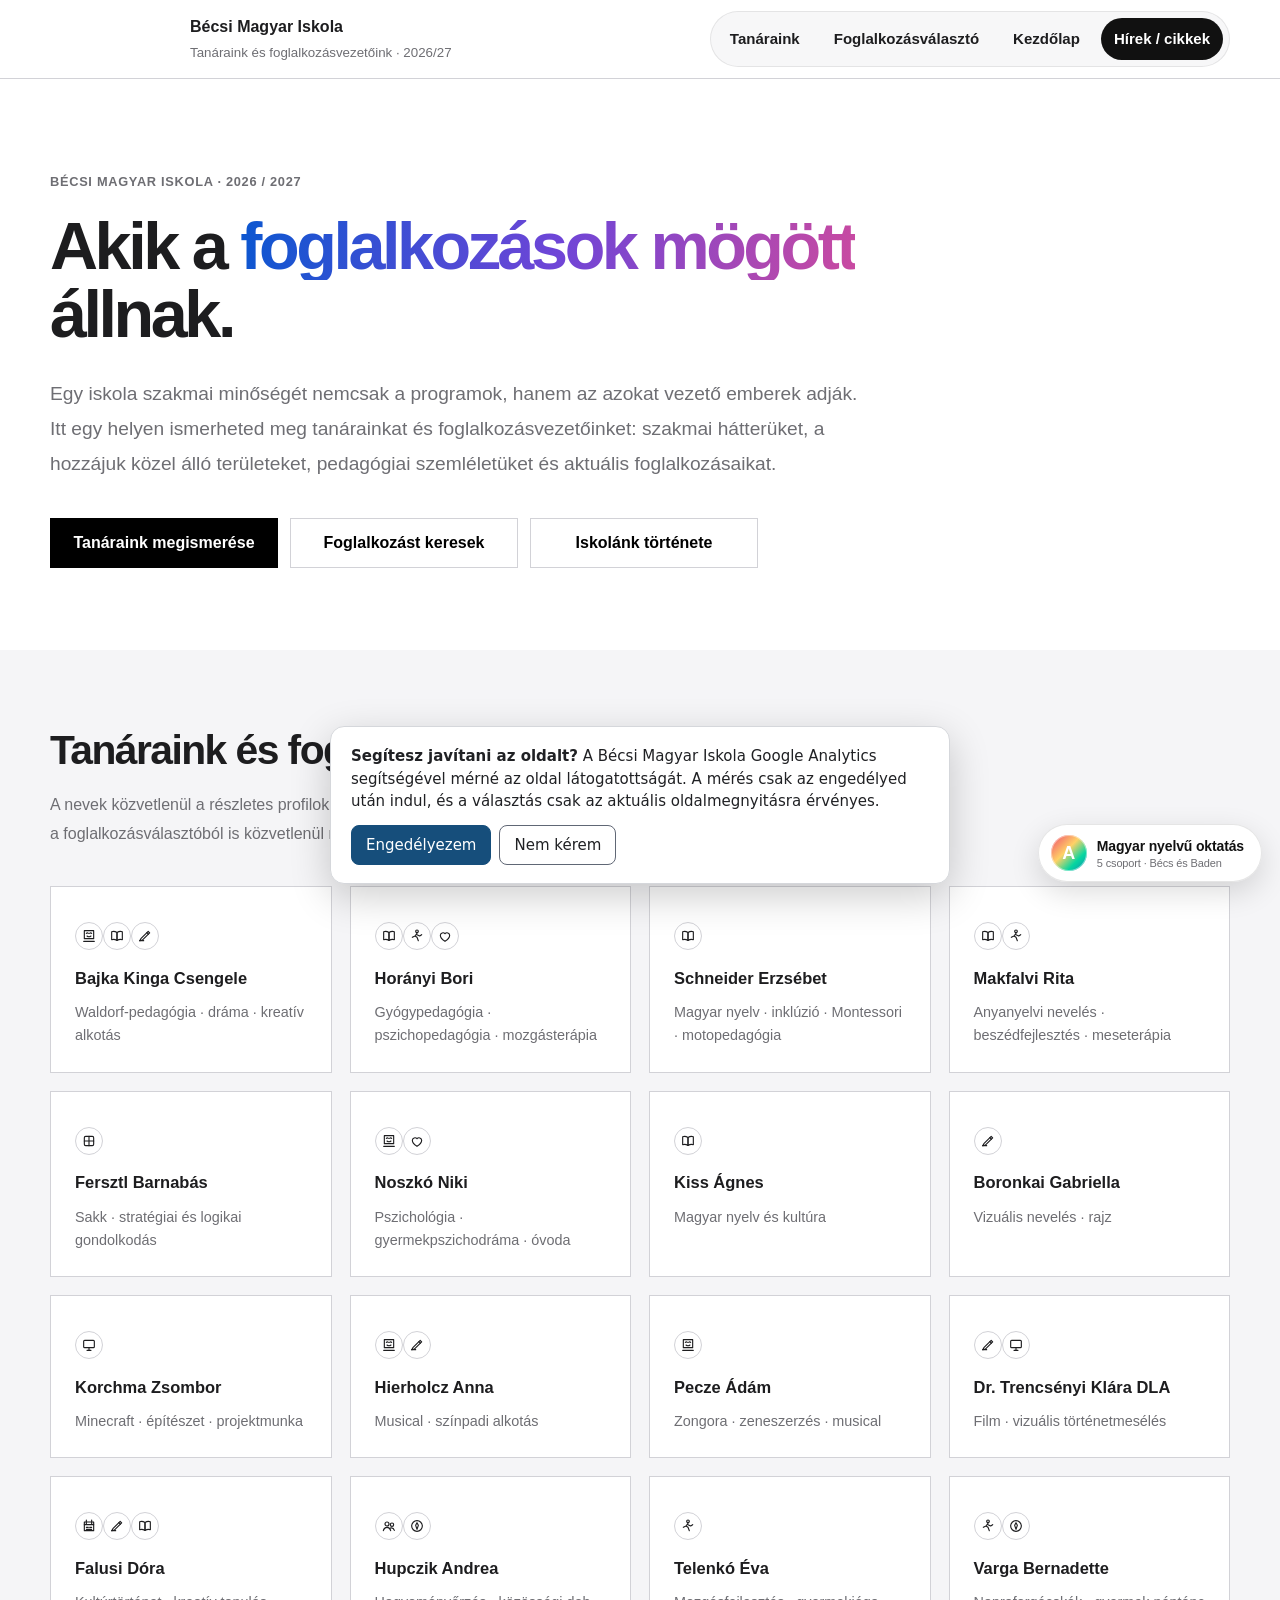
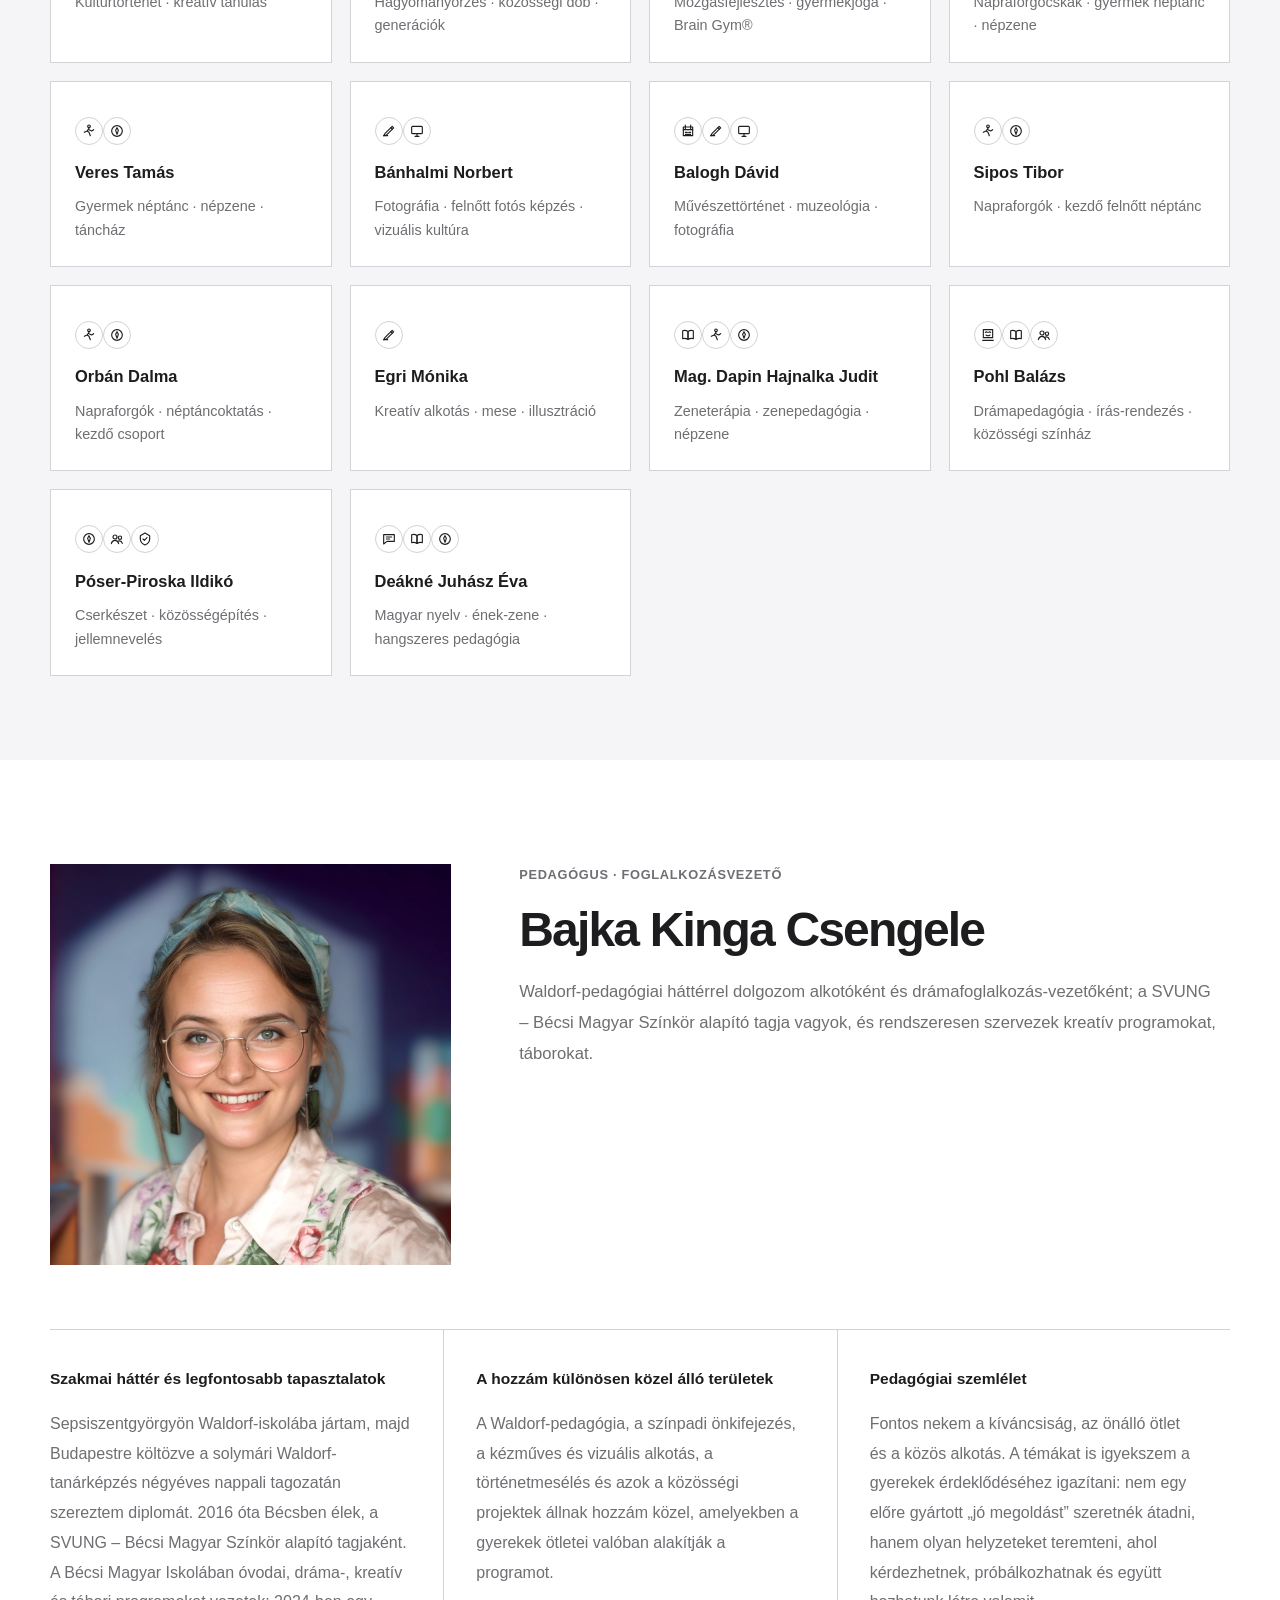
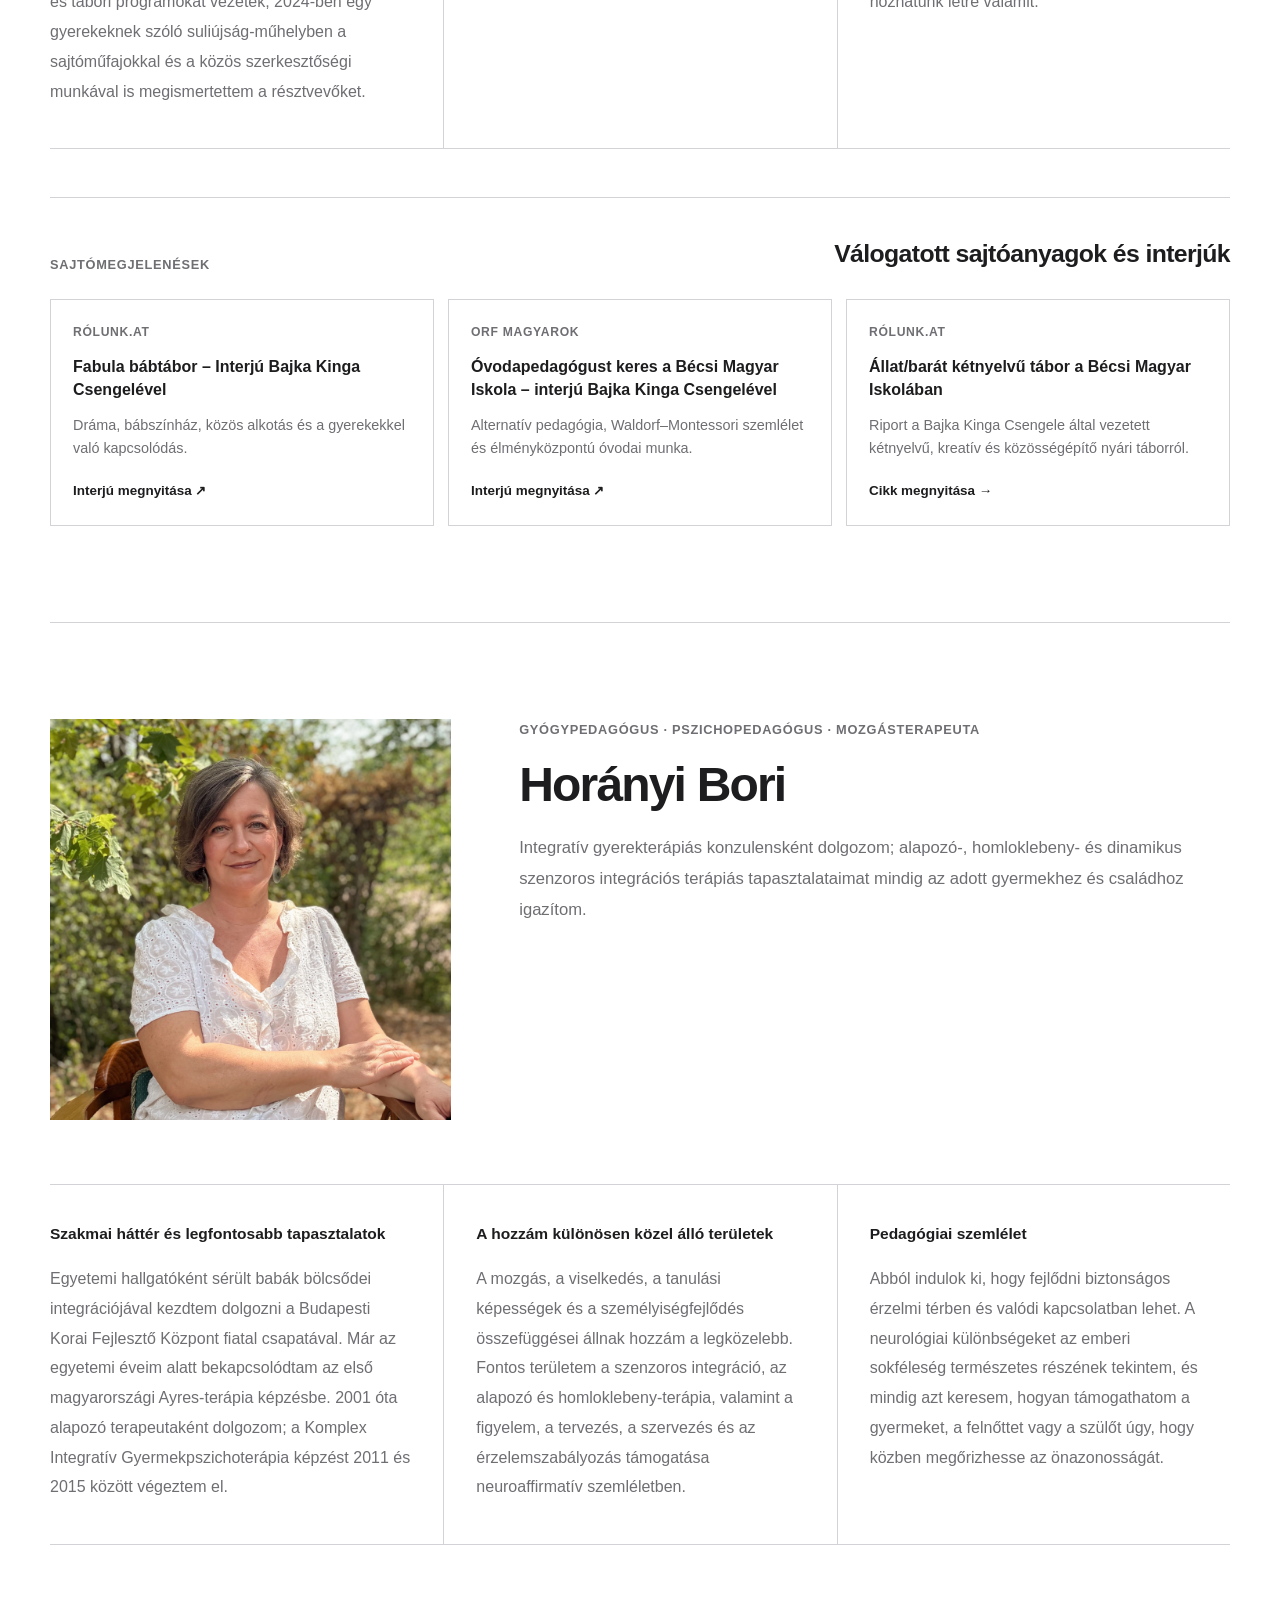
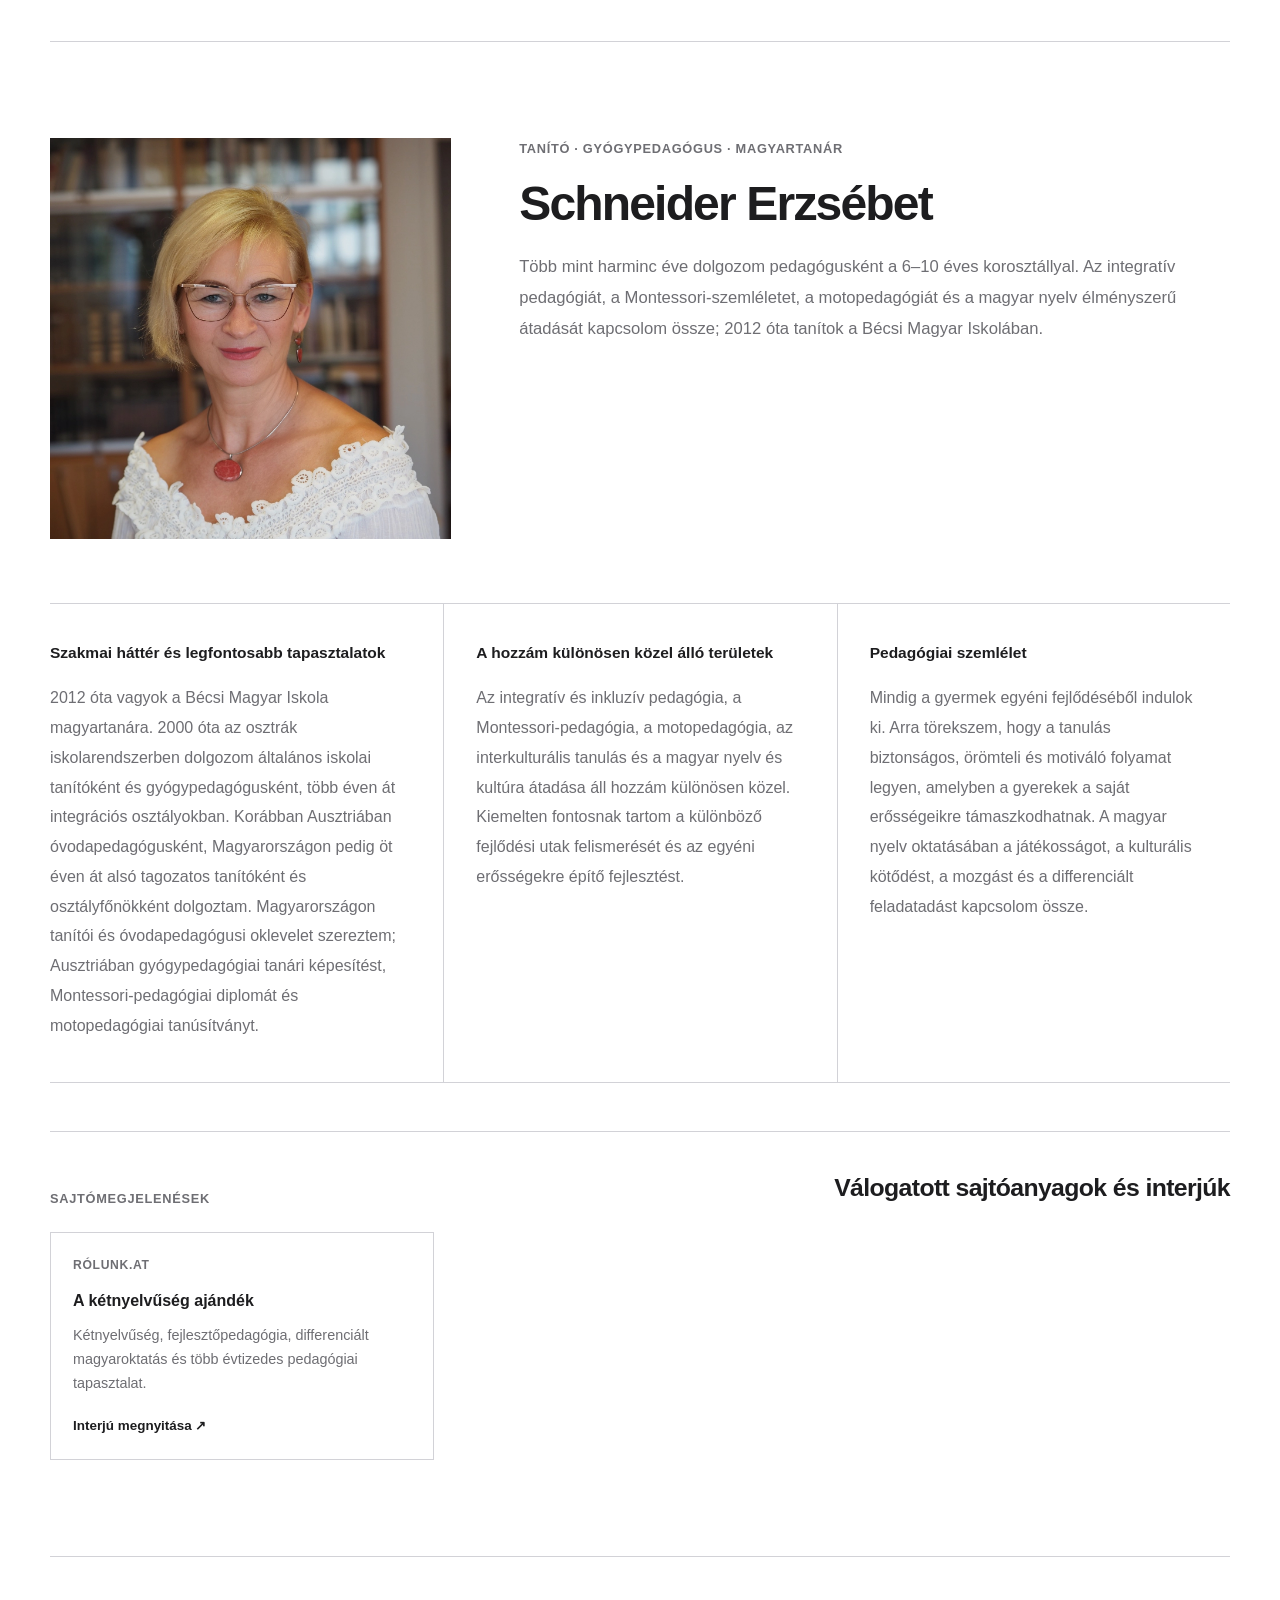
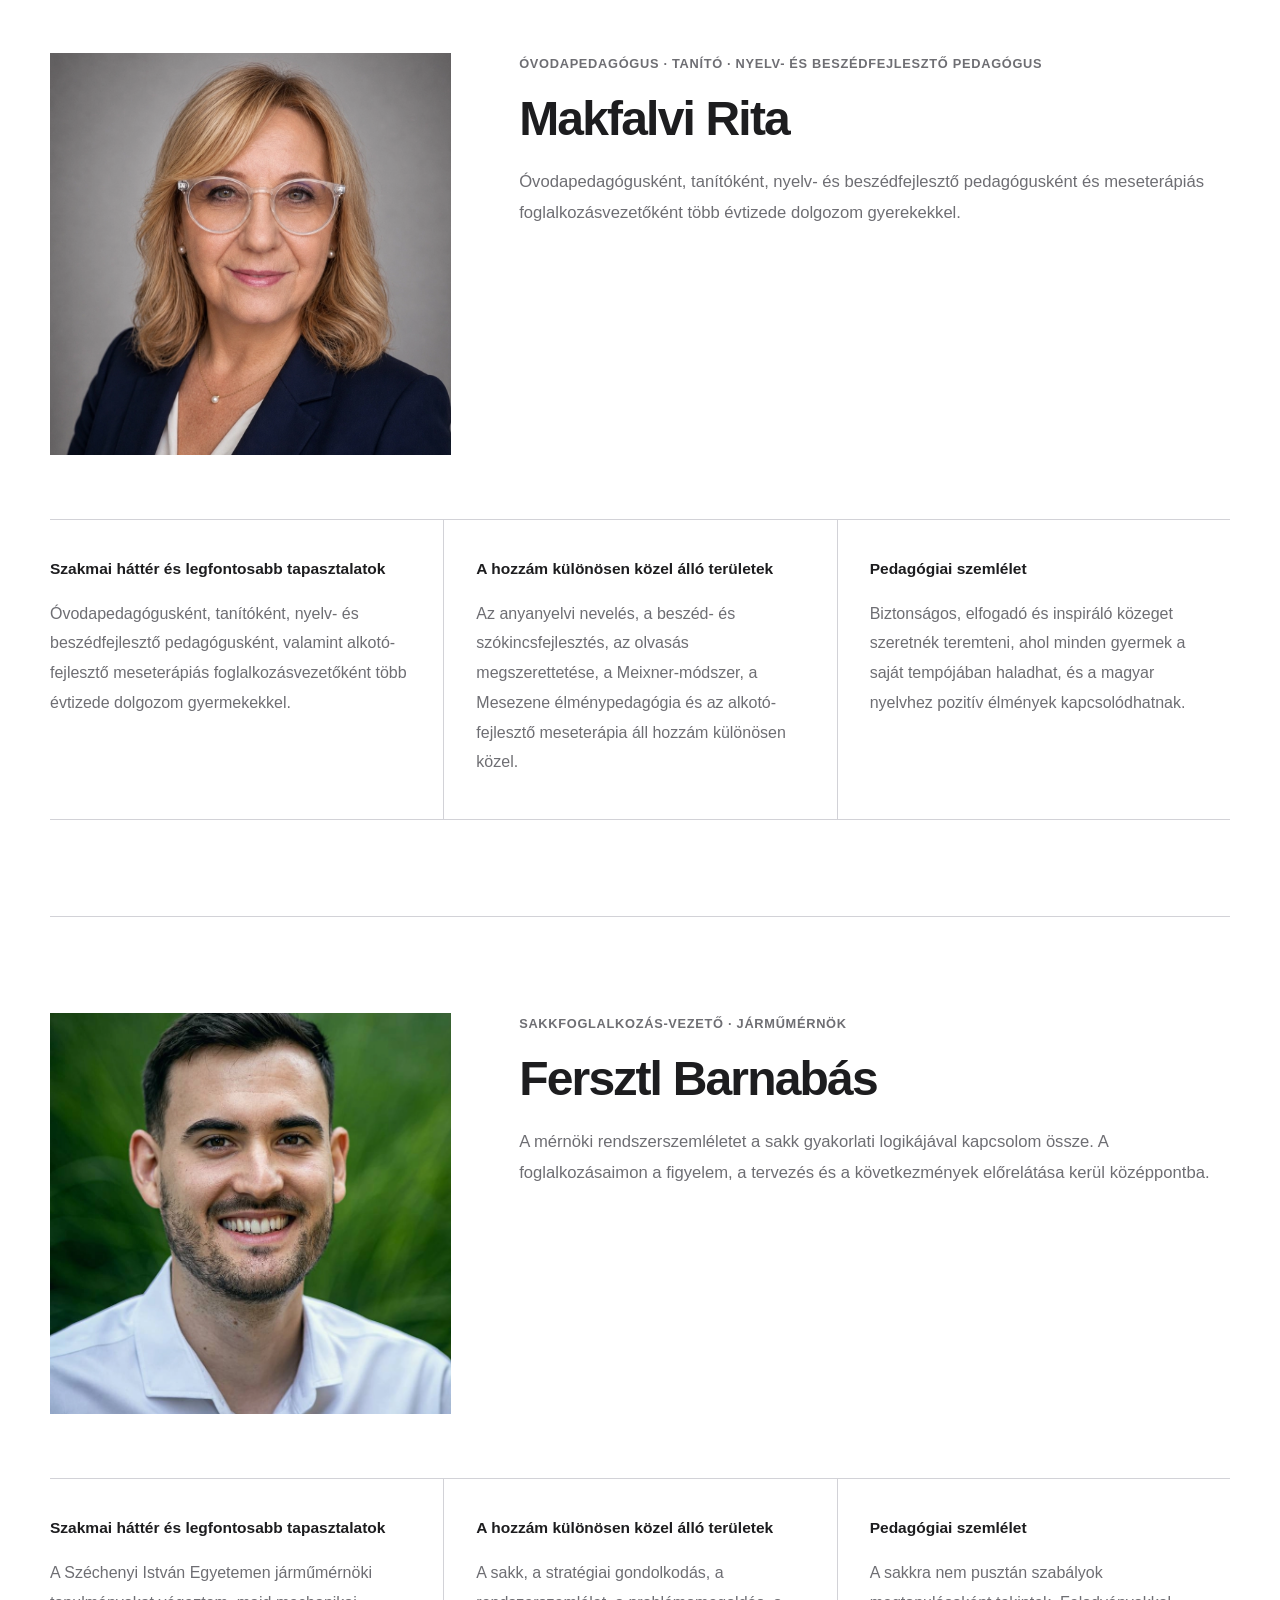
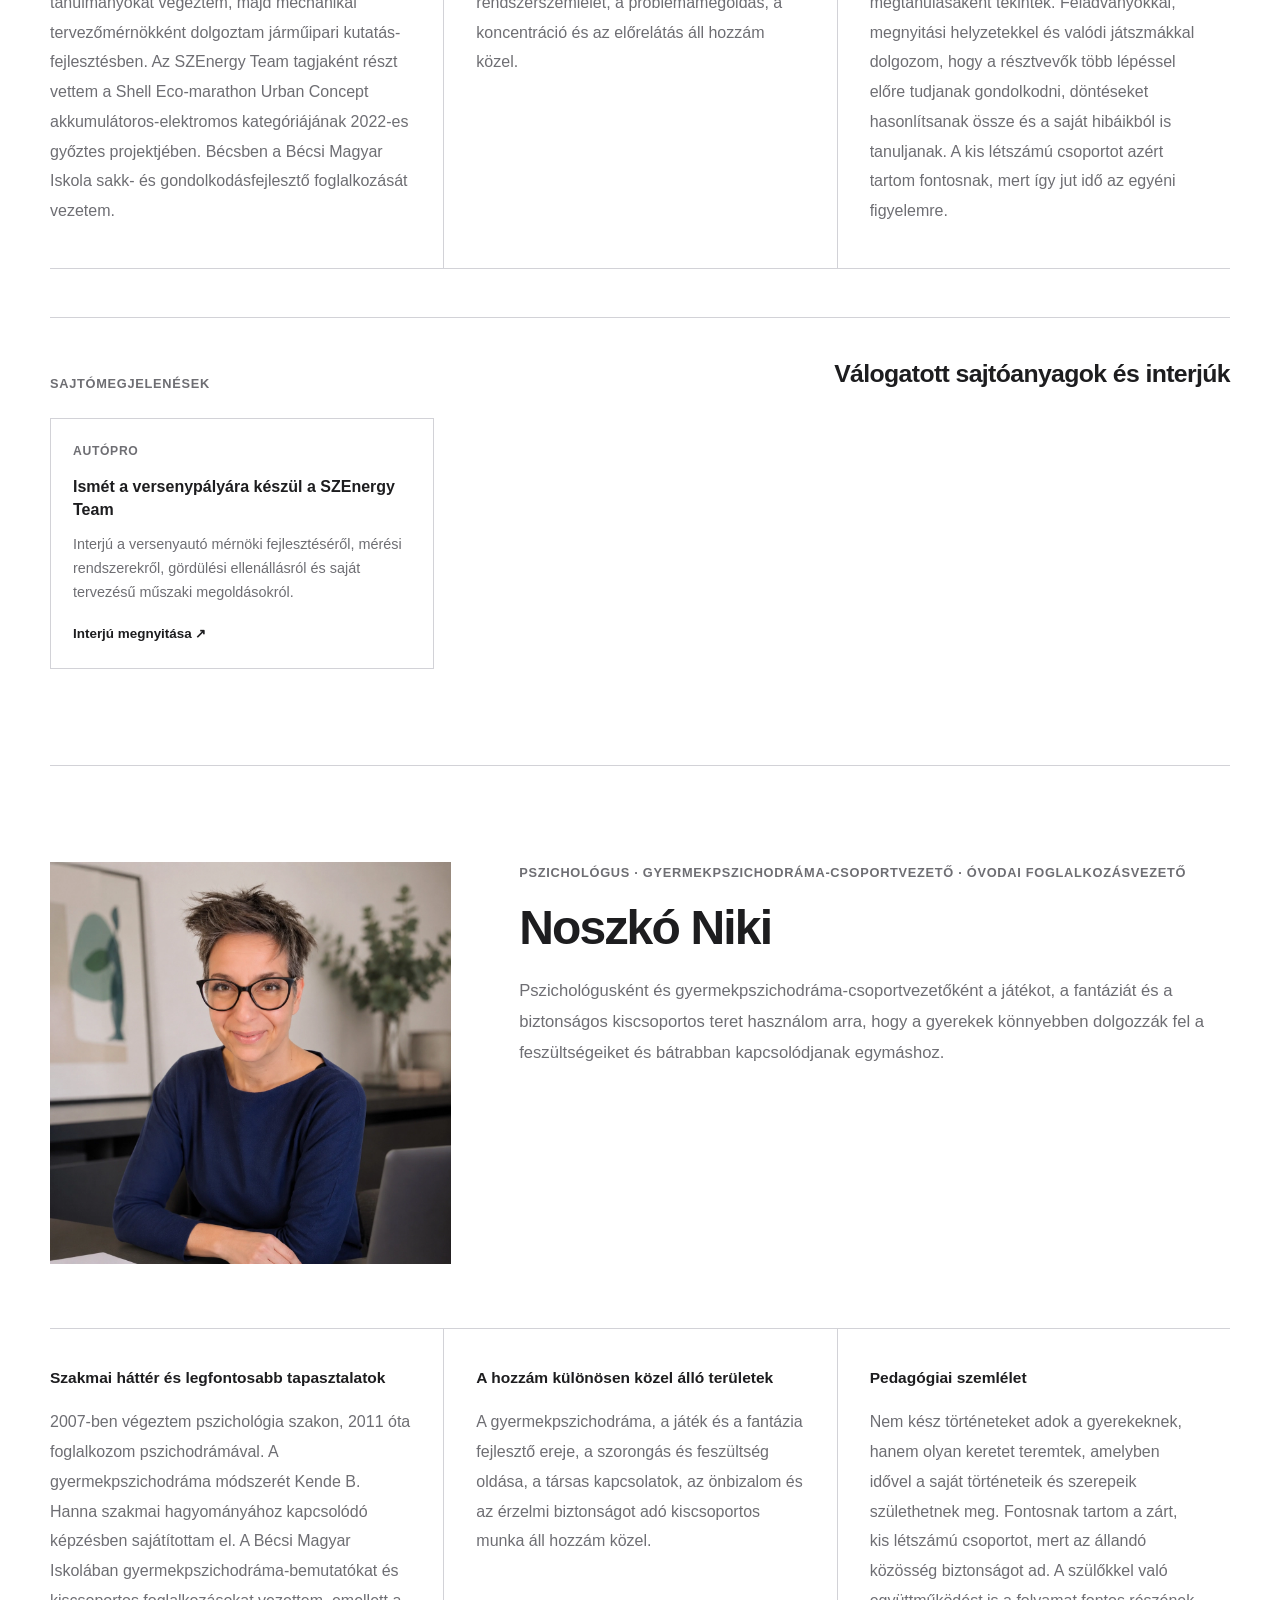
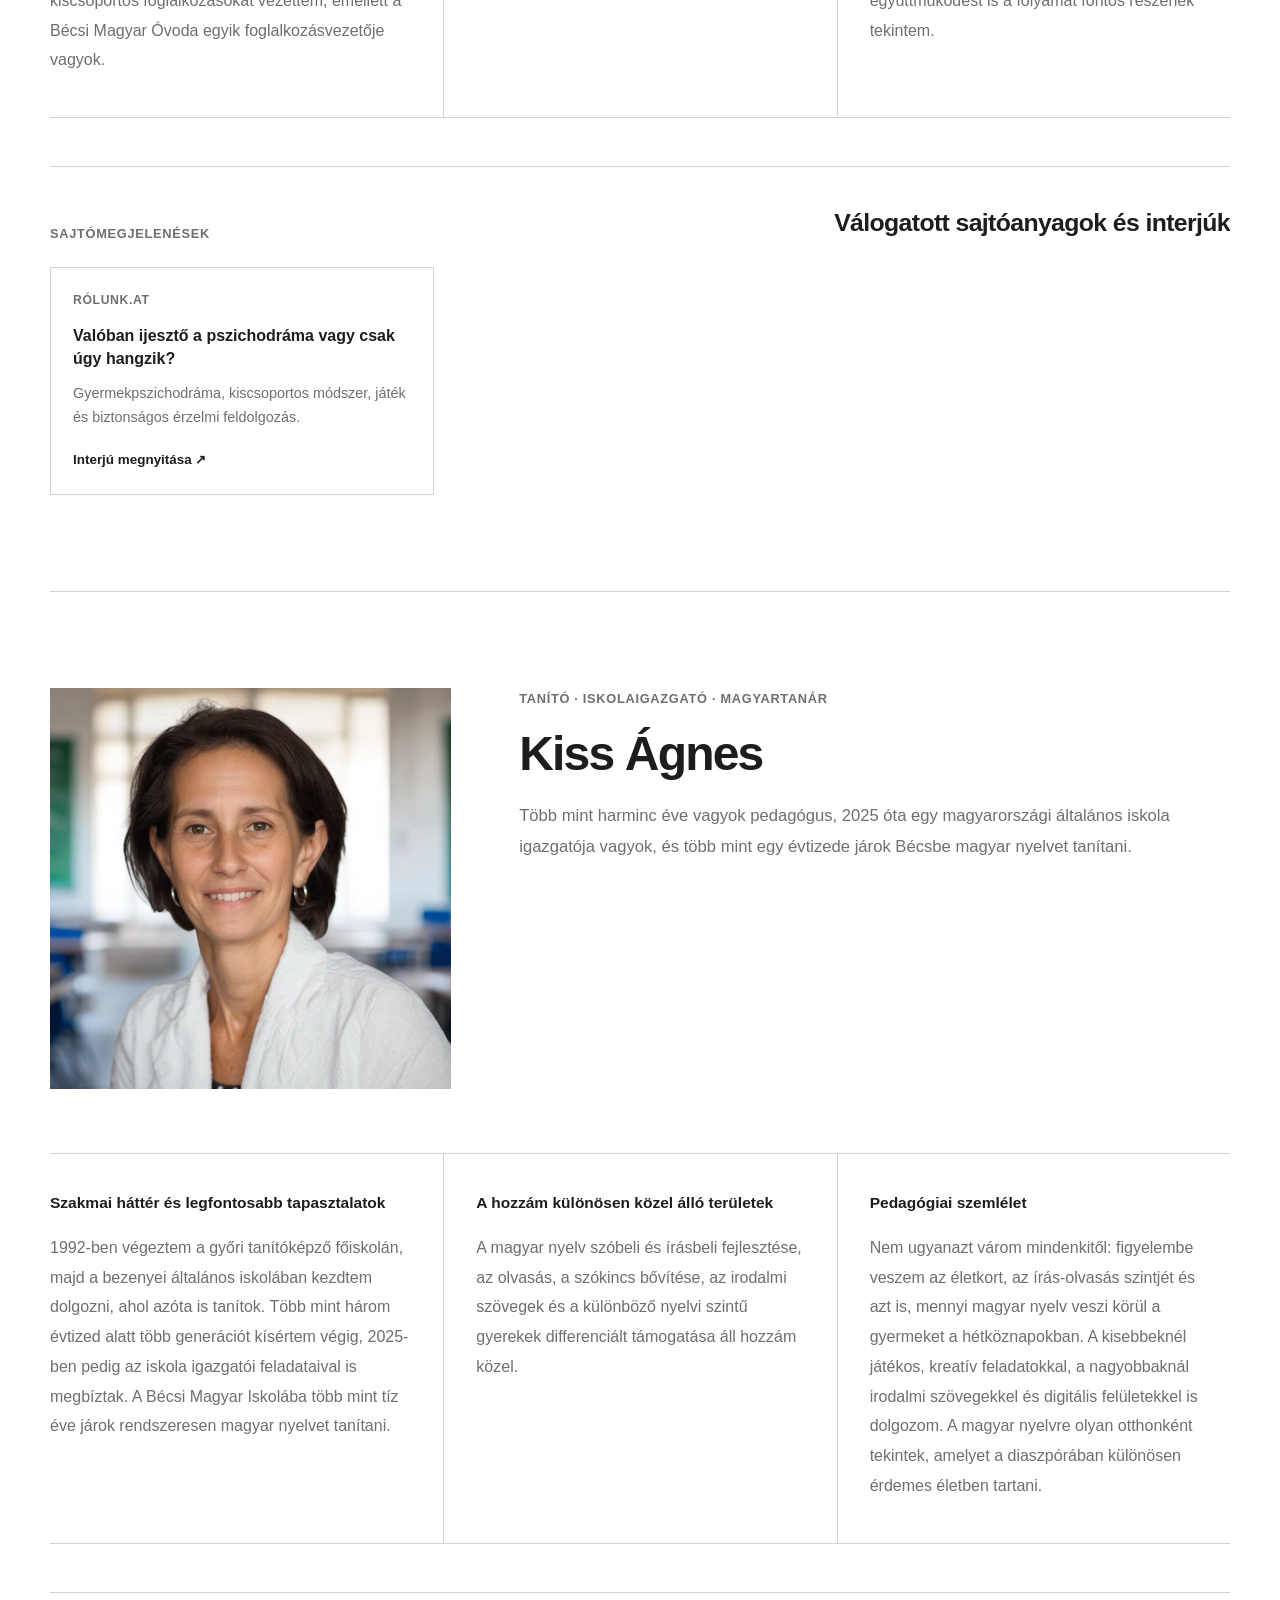
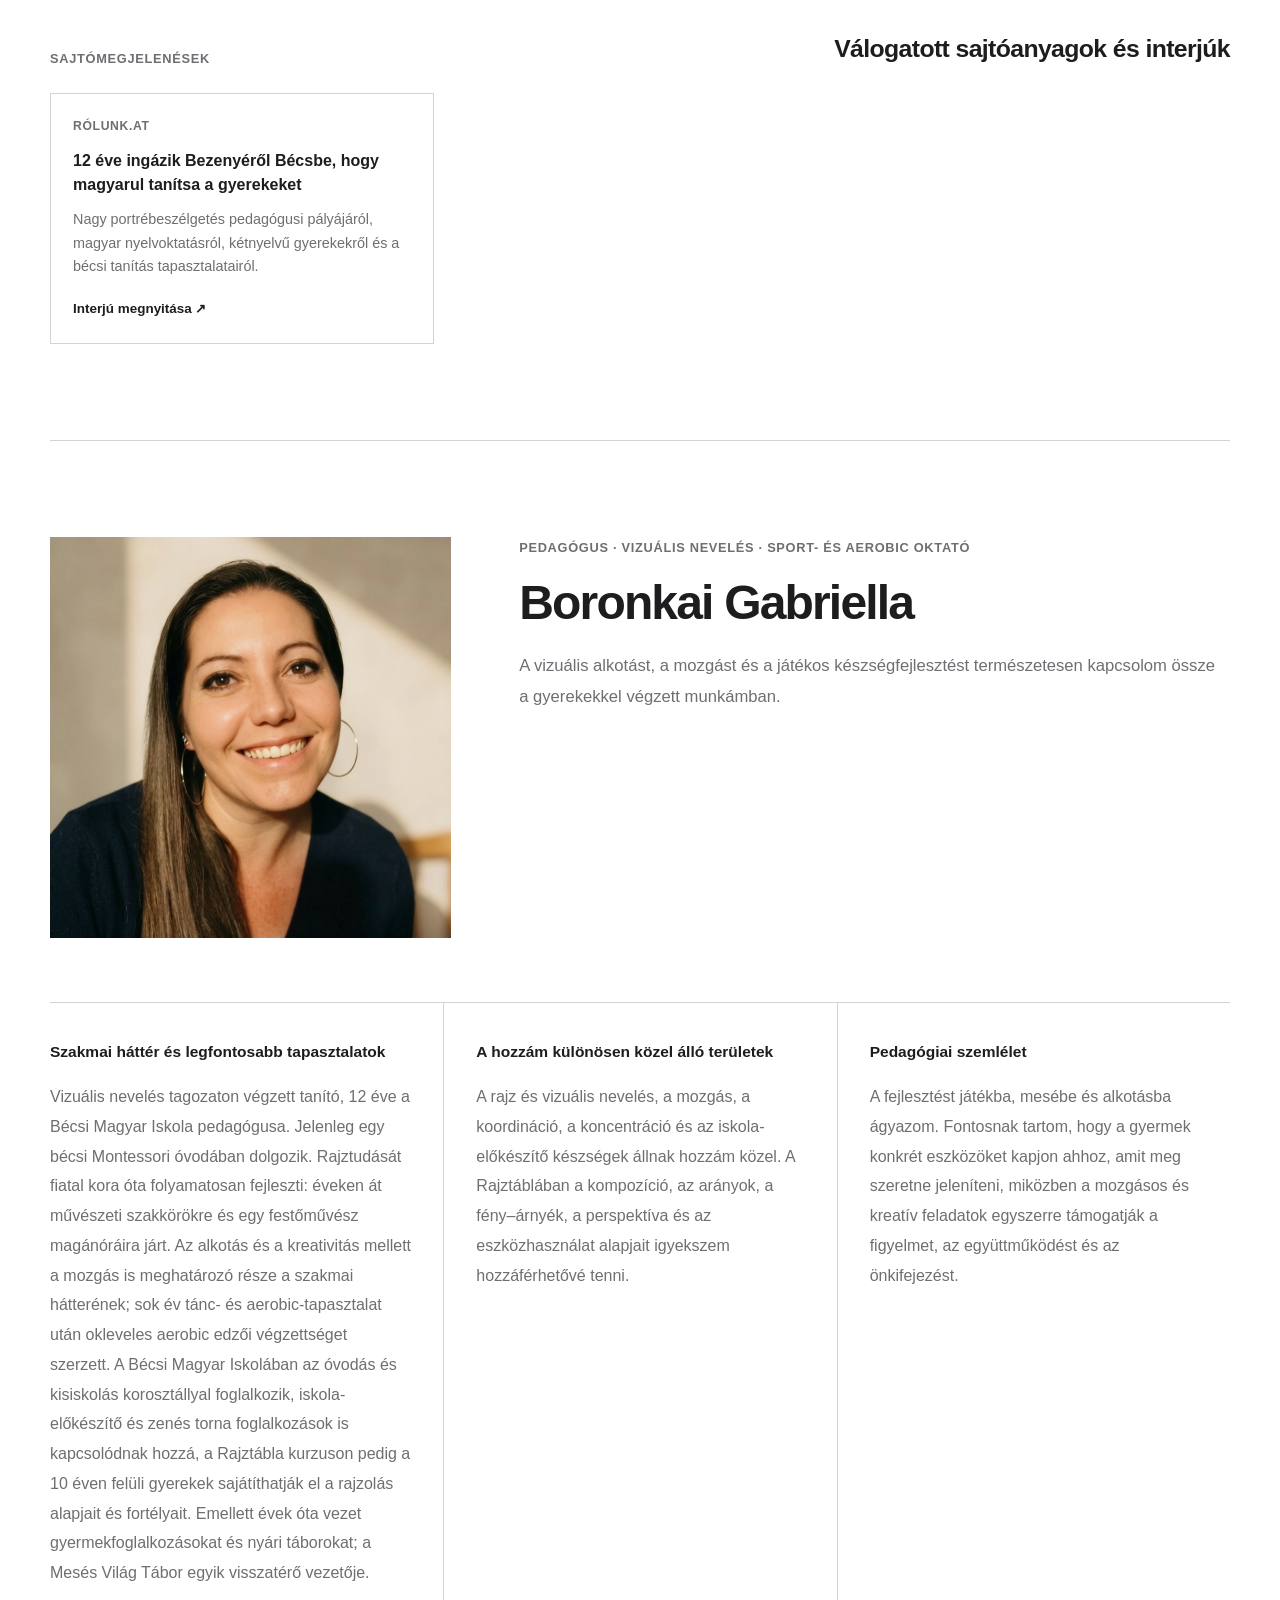
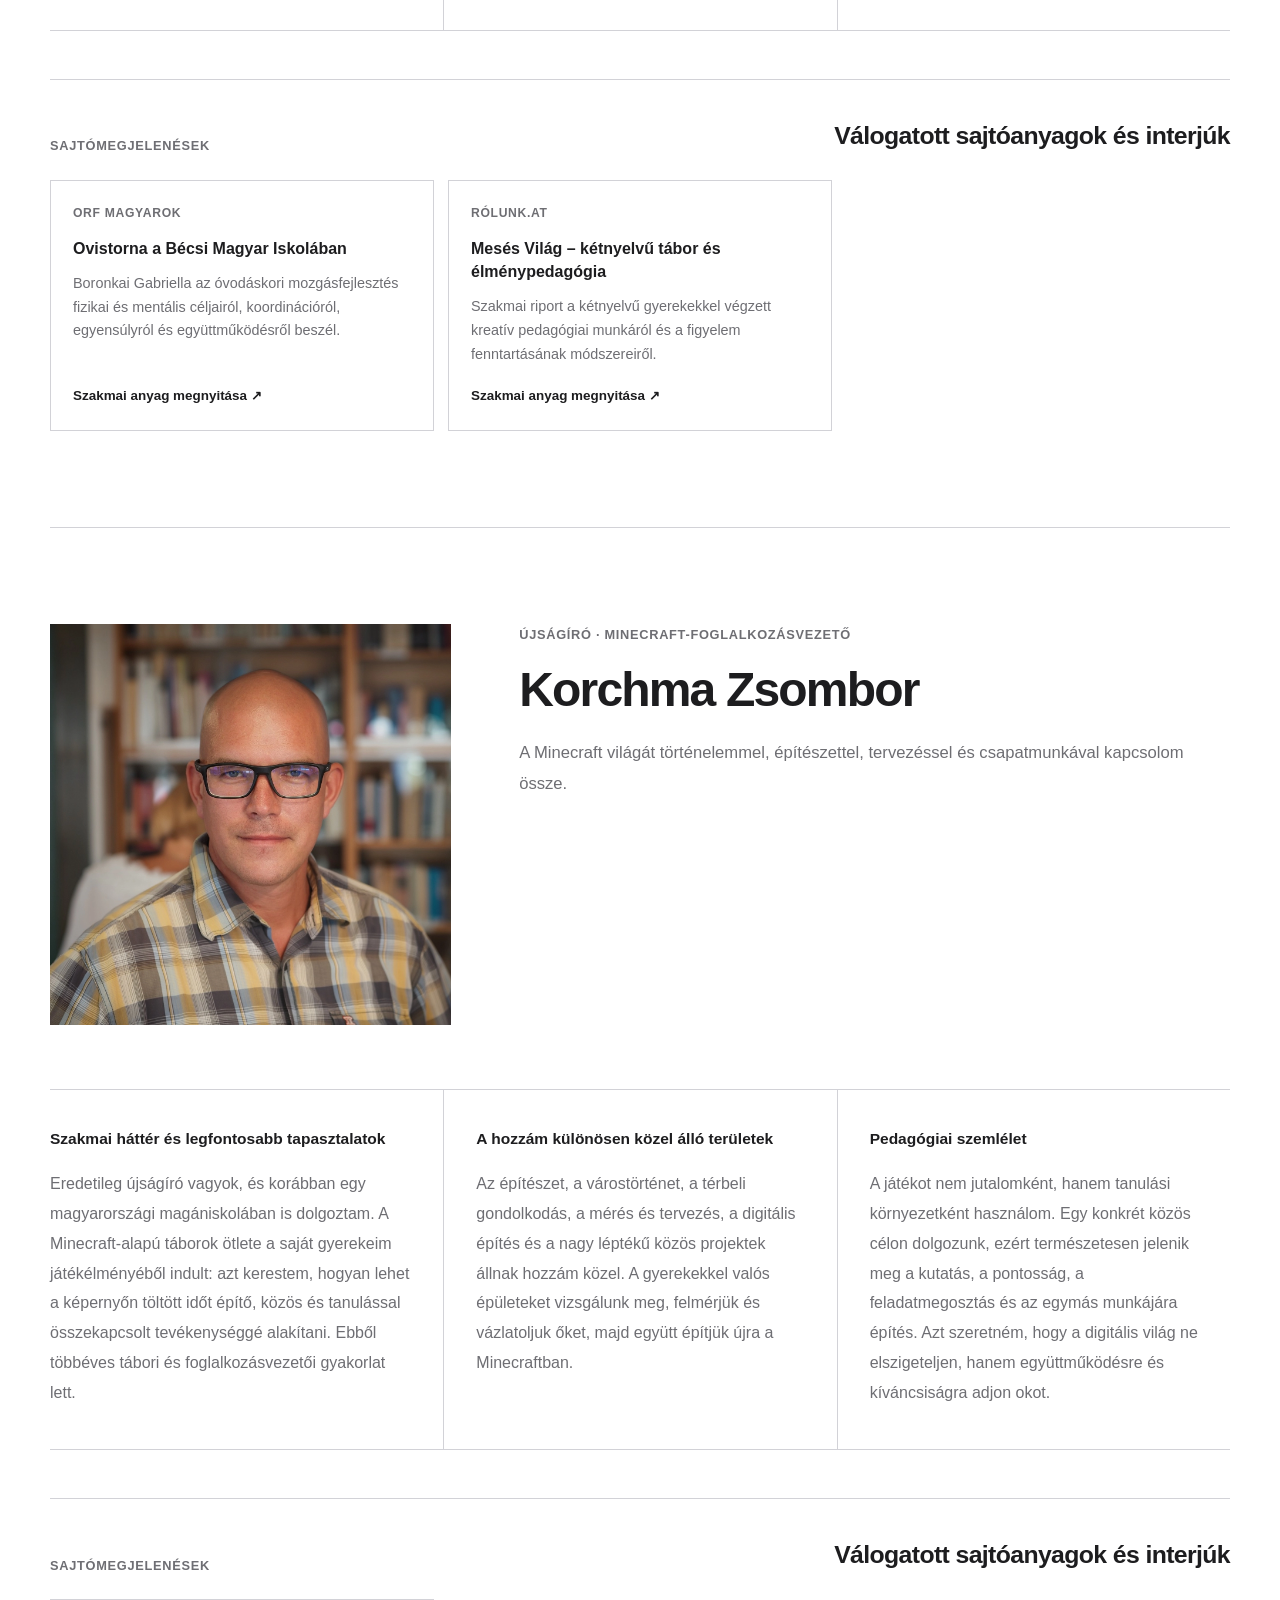
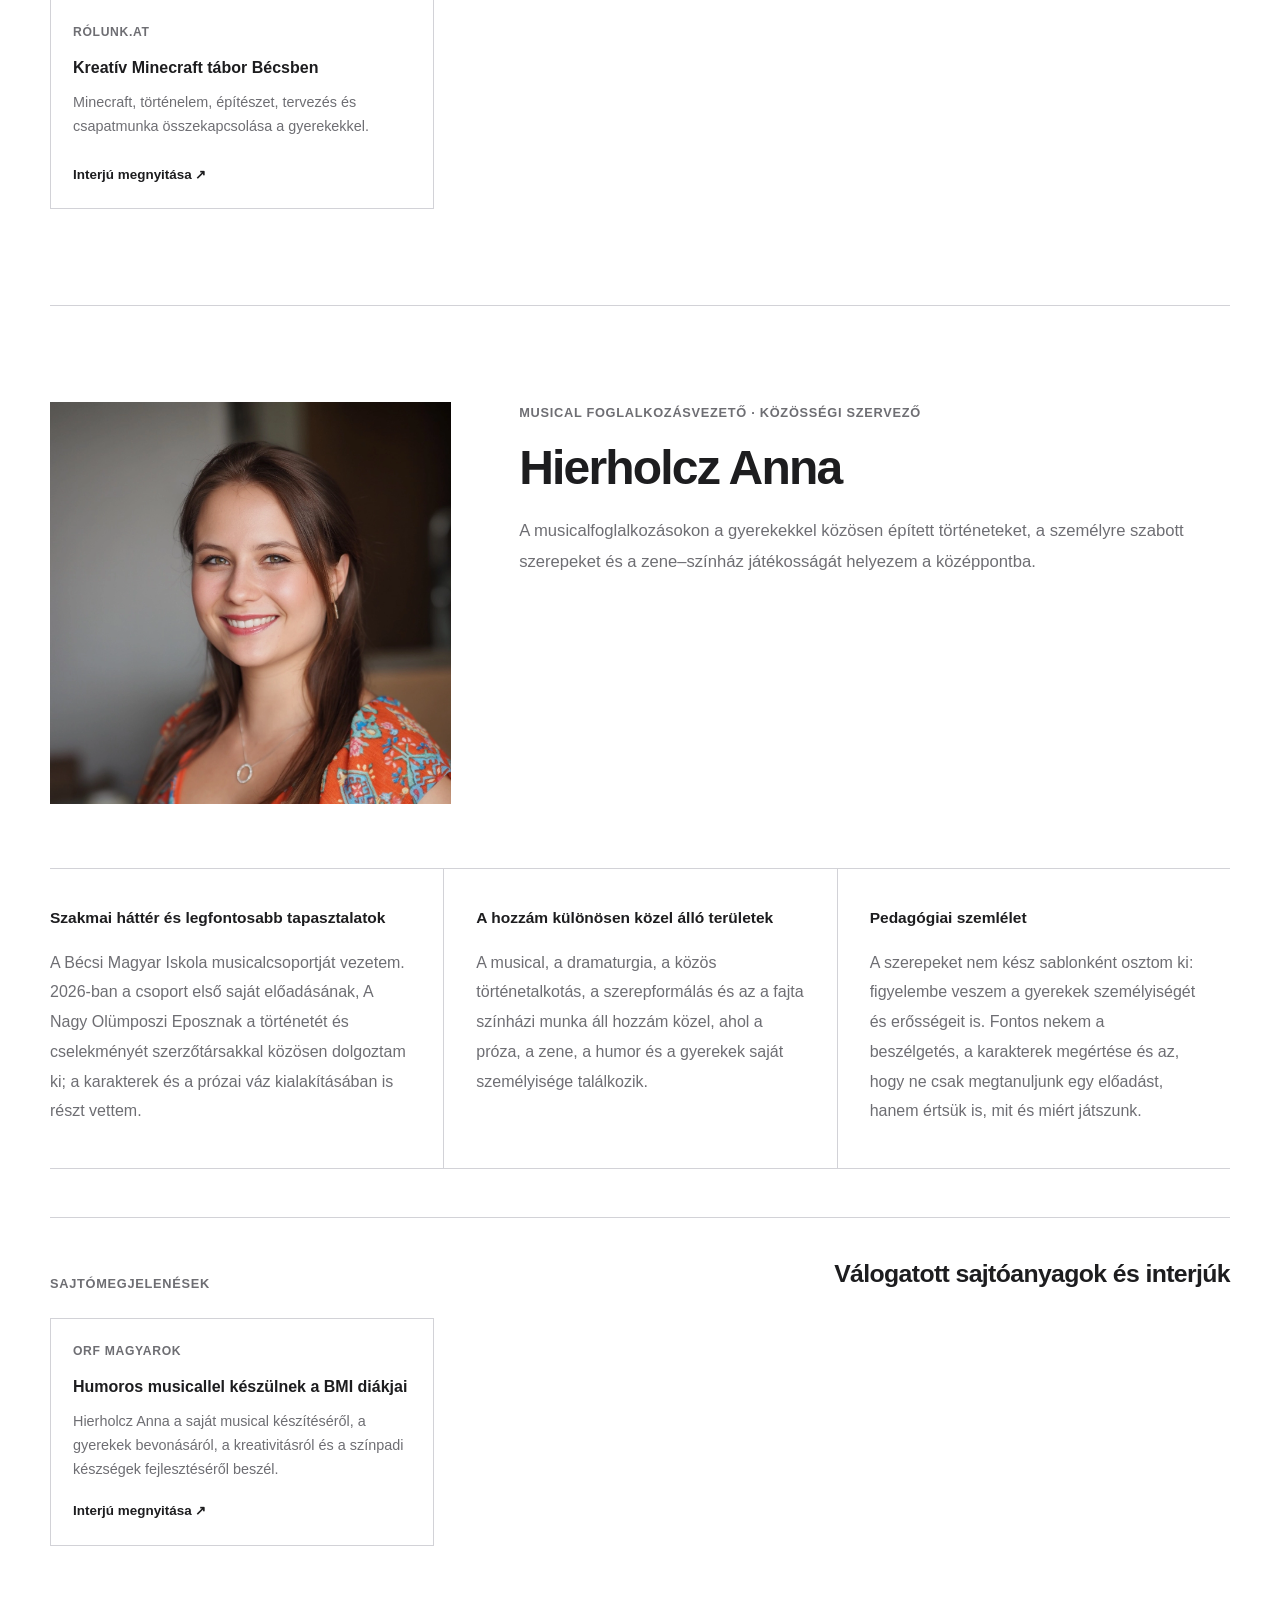
==== commit 0385ff7b: "Load GA4 only after explicit analytics consent" ====
--- a/index.html
+++ b/index.html
@@ -135,6 +135,7 @@
 }
 </script>
 <!-- ecosystem-authority-schema:end -->
+<script defer src="analytics-consent.js"></script>
 </head>
 <body>
 <a class="skip" href="#main">Ugrás a tartalomhoz</a>
@@ -222,8 +223,9 @@
 </div>
 <section class="press" aria-label="Pohl Balázs válogatott sajtómegjelenései"><div class="press-head"><span class="eyebrow">Sajtómegjelenések</span><h3>Válogatott sajtóanyagok és interjúk</h3></div><div class="press-grid"><a class="press-card" href="https://rolunk.at/nepcsoportunk/svung-becsi-magyar-szinkor/" target="_blank" rel="noopener external"><span class="press-medium">Rólunk.at · 2021</span><strong>„Svung” – Bécsi Magyar Színkör</strong><span class="press-desc">Átfogó interjú a bécsi pályáról, a korábbi színházi tapasztalatokról, a Waldorf-tanárképzésről és a SVUNG művészeti vezetéséről.</span><span class="press-open">Cikk megnyitása ↗</span></a><a class="press-card" href="https://rolunk.at/kultura/eljuthatunk-messzire-interju-pohl-balazzsal/" target="_blank" rel="noopener external"><span class="press-medium">Rólunk.at · 2022</span><strong>Eljuthatunk messzire – Interjú Pohl Balázzsal</strong><span class="press-desc">Közvetlen alkotói interjú a darabírásról, rendezésről, társulatépítésről és a SVUNG működtetésének gyakorlati oldaláról.</span><span class="press-open">Interjú megnyitása ↗</span></a><a class="press-card" href="https://rolunk.at/kultura/a-svung-fondujeben-mindenki-sajt/" target="_blank" rel="noopener external"><span class="press-medium">Rólunk.at · 2025</span><strong>A Svung Fondüjében mindenki sajt</strong><span class="press-desc">Friss portré az író-rendező és társulatvezető munkáról, a Fondü bemutatóján keresztül.</span><span class="press-open">Cikk megnyitása ↗</span></a></div></section>
 </article>
-<article class="profile" id="poser-piroska-ildiko"><div class="profile-head"><figure class="portrait"><img src="assets/piroska.webp" alt="Póser-Piroska Ildikó portréja" loading="lazy" decoding="async"><span class="fallback">Póser-Piroska Ildikó portréja</span></figure><div class="profile-title"><div class="eyebrow">Csapatparancsnok · ifjúsági közösségi vezető · cserkészet</div><h2>Póser-Piroska Ildikó</h2><p class="role">A cserkészet számomra nem egy kívülről felvett vezetői szerep, hanem közösség, felelősség és életforma. Gyerekkorom óta része az életemnek, ma pedig csapatparancsnokként azon dolgozom, hogy a bécsi magyar fiatalok olyan közösséghez tartozzanak, ahol a magyar nyelv, az identitás, az önállóság és a másokért vállalt felelősség egyszerre tud erősödni.</p></div></div><div class="bio-segments"><section class="segment"><h3>Szakmai és közösségi háttér</h3><p>Gyerekkorom óta cserkész vagyok, és hosszú évek óta dolgozom a bécsi magyar cserkészközösségben. 2016 óta a 72. sz. Széchenyi István Cserkészcsapat csapatparancsnokaként felelek a közösség működéséért és a vezetői munka összehangolásáért. Számomra a cserkészet egyik legnagyobb értéke, hogy a fiatalok nem nézőként vannak jelen, hanem fokozatosan valódi feladatokat és felelősséget kapnak.</p></section><section class="segment"><h3>A hozzám különösen közel álló területek</h3><p>A közösségépítés, a jellemnevelés, a magyar nyelv és kultúra továbbadása, az ifjúsági vezetőképzés és a generációk közötti kapcsolat áll hozzám a legközelebb. Fontosnak tartom azt is, hogy a fiatalok megtapasztalják: egy közösség nem valami készen kapott dolog, hanem olyan tér, amelyért nekik is tenniük kell.</p></section><section class="segment"><h3>Vezetői szemlélet</h3><p>Abban hiszek, hogy életrevaló, önálló és segítőkész fiatalokat nem pusztán elmondott szabályokkal lehet nevelni. Valódi helyzetekre, bizalomra, feladatokra és egymásra utaltságra van szükség. Vezetőként igyekszem olyan keretet teremteni, ahol lehet hibázni, tanulni, kezdeményezni és fokozatosan felelősséget vállalni másokért is.</p></section></div><section class="press" aria-label="Póser-Piroska Ildikó válogatott sajtómegjelenései"><div class="press-head"><span class="eyebrow">Sajtómegjelenések</span><h3>Válogatott sajtóanyagok és interjúk</h3></div><div class="press-grid"><a class="press-card" href="https://volksgruppen.orf.at/magyarok/stories/3284115/" target="_blank" rel="noopener external"><span class="press-medium">ORF Magyarok · 2025</span><strong>Egyszer cserkész, mindig cserkész</strong><span class="press-desc">Kifejezetten róla és vezetői útjáról szóló portré: gyermekkori cserkészélmények, csapatparancsnoki szerep, jellemnevelés és a diaszpóra magyar közössége.</span><span class="press-open">Portré megnyitása ↗</span></a><a class="press-card" href="https://volksgruppen.orf.at/magyarok/stories/3282451/" target="_blank" rel="noopener external"><span class="press-medium">ORF Magyarok · 2024</span><strong>Életrevaló fiatalokat nevel a cserkészet</strong><span class="press-desc">Riport a csapatépítésről, vezetőképzésről, felelősségvállalásról és a cserkészet három meghatározó pilléréről.</span><span class="press-open">Riport megnyitása ↗</span></a><a class="press-card" href="https://rolunk.at/magazin/magyar-csaladi-nap-a-becsi-cserkeszekkel/" target="_blank" rel="noopener external"><span class="press-medium">Rólunk.at · 2025</span><strong>Magyar családi nap a bécsi cserkészekkel</strong><span class="press-desc">Közösségi riport, amely csapatparancsnokként mutatja be szerepét a generációkat összekapcsoló bécsi magyar cserkészközösségben.</span><span class="press-open">Cikk megnyitása ↗</span></a></div></section></article></div></section>
-<article class="profile" id="deakne-juhasz-eva"><div class="profile-head"><figure class="portrait"><img src="deakne.webp" alt="Deákné Juhász Éva portréja" loading="lazy" decoding="async"><span class="fallback">Deákné Juhász Éva portréja</span></figure><div class="profile-title"><div class="eyebrow">Ének-zene tanár · tanító · hangszeres pedagógus</div><h2>Deákné Juhász Éva</h2><p class="role">A magyar nyelv és a zene kapcsolatára építi foglalkozásait: dalokon, meséken, verseken és hangszeres élményeken keresztül fejleszti a 6–14 éves gyermekek szókincsét, beszédét és kifejezőkészségét.</p></div></div><div class="bio-segments"><section class="segment"><h3>Szakmai háttér és legfontosabb tapasztalatok</h3><p>Negyven éve tanít 6–14 éves gyermekeket. Zongora-, tambura-, gitár-, ukulele- és furulyajátékot, magyar irodalmat és nyelvtant, valamint éneket tanít. A Magyar Nemzeti Levéltárban megőrzött rajkai helyi lap pályaképe ének-zene-, zongora- és szolfézstanárként, valamint zenei munkaközösség-vezetőként is bemutatja korábbi rajkai munkáját.</p></section><section class="segment"><h3>Nyelv és zene együtt</h3><p>A gyermekdalokat nyelvtanulási lehetőségként is használja: a dallam, a szófordulatok, a természeti képek, a mesék, versek és történetek egymást erősítve segítik a magyar szókincs, a beszéd és az árnyalt önkifejezés fejlődését. Pedagógiai szemléletében fontos a pozitív megerősítés és az, hogy a gyermek biztonságban hibázhasson, kérdezhessen és próbálkozhasson.</p></section><section class="segment"><h3>Közösségi zene és helytörténet</h3><p>Rajkai közösségi munkájáról több nyilvános forrás is beszámol. A Kisalföld 2014-ben a Rajkai Kulturális Egyesület zenés adventi kalendáriumának ötletgazdájaként és szervezőjeként mutatta be; a programban gyermek- és felnőttkórusok, zenekar és meghívott előadók működtek együtt. 2018-ban a Hőnel Béla Kerékpáros Emléktúra egyik vezetőjeként szerepelt, a Magyar Nemzeti Levéltár pedig rajkai helytörténeti kalauzolását is dokumentálja. Helytörténeti szerzőként az <em>Iskolák Rajkán 1948-ig</em> című, Régmúlt Rajka sorozatban megjelent kötet bibliográfiai rekordjában is szerepel.</p></section></div><section class="press" aria-label="Deákné Juhász Éva válogatott sajtó- és nyilvános megjelenései"><div class="press-head"><span class="eyebrow">Sajtó és nyilvános források</span><h3>Válogatott megjelenések</h3></div><div class="press-grid"><a class="press-card" href="https://www.kisalfold.hu/mosonmagyarovar-es-kornyeke/2014/12/rajkaiak-zenes-adventje" target="_blank" rel="noopener external"><span class="press-medium">Kisalföld · 2014</span><strong>Rajkaiak zenés adventje</strong><span class="press-desc">Portréértékű riport a zenés adventi kalendáriumról, a közösségi zenei szervezésről és saját Adventi gyertyák című szerzeményéről.</span><span class="press-open">Cikk megnyitása ↗</span></a><a class="press-card" href="https://www.kisalfold.hu/gyor-es-kornyeke/2018/09/gyori-nep-es-vilagzenei-fesztival-nyarbucsuztatok-regisegvasar-megyei-programajanlo-a-hetvegere" target="_blank" rel="noopener external"><span class="press-medium">Kisalföld · 2018</span><strong>Hőnel Béla Kerékpáros Emléktúra</strong><span class="press-desc">A Rajkára vezető helytörténeti emléktúra egyik vezetőjeként szerepel a megyei programajánlóban.</span><span class="press-open">Cikk megnyitása ↗</span></a><a class="press-card" href="https://mnl.gov.hu/download/file/fid/573356" target="_blank" rel="noopener external"><span class="press-medium">Rajkai Hírmondó / Magyar Nemzeti Levéltár · 2019</span><strong>Több évtizedes zenei-pedagógiai pálya Rajkán</strong><span class="press-desc">A helyi lap ének-zene-, zongora- és szolfézstanárként, valamint zenei munkaközösség-vezetőként foglalja össze korábbi munkáját.</span><span class="press-open">Forrás megnyitása ↗</span></a></div></section></article>
+<article class="profile" id="poser-piroska-ildiko"><div class="profile-head"><figure class="portrait"><img src="assets/piroska.webp" alt="Póser-Piroska Ildikó portréja" loading="lazy" decoding="async"><span class="fallback">Póser-Piroska Ildikó portréja</span></figure><div class="profile-title"><div class="eyebrow">Csapatparancsnok · ifjúsági közösségi vezető · cserkészet</div><h2>Póser-Piroska Ildikó</h2><p class="role">A cserkészet számomra nem egy kívülről felvett vezetői szerep, hanem közösség, felelősség és életforma. Gyerekkorom óta része az életemnek, ma pedig csapatparancsnokként azon dolgozom, hogy a bécsi magyar fiatalok olyan közösséghez tartozzanak, ahol a magyar nyelv, az identitás, az önállóság és a másokért vállalt felelősség egyszerre tud erősödni.</p></div></div><div class="bio-segments"><section class="segment"><h3>Szakmai és közösségi háttér</h3><p>Gyerekkorom óta cserkész vagyok, és hosszú évek óta dolgozom a bécsi magyar cserkészközösségben. 2016 óta a 72. sz. Széchenyi István Cserkészcsapat csapatparancsnokaként felelek a közösség működéséért és a vezetői munka összehangolásáért. Számomra a cserkészet egyik legnagyobb értéke, hogy a fiatalok nem nézőként vannak jelen, hanem fokozatosan valódi feladatokat és felelősséget kapnak.</p></section><section class="segment"><h3>A hozzám különösen közel álló területek</h3><p>A közösségépítés, a jellemnevelés, a magyar nyelv és kultúra továbbadása, az ifjúsági vezetőképzés és a generációk közötti kapcsolat áll hozzám a legközelebb. Fontosnak tartom azt is, hogy a fiatalok megtapasztalják: egy közösség nem valami készen kapott dolog, hanem olyan tér, amelyért nekik is tenniük kell.</p></section><section class="segment"><h3>Vezetői szemlélet</h3><p>Abban hiszek, hogy életrevaló, önálló és segítőkész fiatalokat nem pusztán elmondott szabályokkal lehet nevelni. Valódi helyzetekre, bizalomra, feladatokra és egymásra utaltságra van szükség. Vezetőként igyekszem olyan keretet teremteni, ahol lehet hibázni, tanulni, kezdeményezni és fokozatosan felelősséget vállalni másokért is.</p></section></div><section class="press" aria-label="Póser-Piroska Ildikó válogatott sajtómegjelenései"><div class="press-head"><span class="eyebrow">Sajtómegjelenések</span><h3>Válogatott sajtóanyagok és interjúk</h3></div><div class="press-grid"><a class="press-card" href="https://volksgruppen.orf.at/magyarok/stories/3284115/" target="_blank" rel="noopener external"><span class="press-medium">ORF Magyarok · 2025</span><strong>Egyszer cserkész, mindig cserkész</strong><span class="press-desc">Kifejezetten róla és vezetői útjáról szóló portré: gyermekkori cserkészélmények, csapatparancsnoki szerep, jellemnevelés és a diaszpóra magyar közössége.</span><span class="press-open">Portré megnyitása ↗</span></a><a class="press-card" href="https://volksgruppen.orf.at/magyarok/stories/3282451/" target="_blank" rel="noopener external"><span class="press-medium">ORF Magyarok · 2024</span><strong>Életrevaló fiatalokat nevel a cserkészet</strong><span class="press-desc">Riport a csapatépítésről, vezetőképzésről, felelősségvállalásról és a cserkészet három meghatározó pilléréről.</span><span class="press-open">Riport megnyitása ↗</span></a><a class="press-card" href="https://rolunk.at/magazin/magyar-csaladi-nap-a-becsi-cserkeszekkel/" target="_blank" rel="noopener external"><span class="press-medium">Rólunk.at · 2025</span><strong>Magyar családi nap a bécsi cserkészekkel</strong><span class="press-desc">Közösségi riport, amely csapatparancsnokként mutatja be szerepét a generációkat összekapcsoló bécsi magyar cserkészközösségben.</span><span class="press-open">Cikk megnyitása ↗</span></a></div></section></article><article class="profile" id="deakne-juhasz-eva"><div class="profile-head"><figure class="portrait"><img src="deakne.webp" alt="Deákné Juhász Éva portréja" loading="lazy" decoding="async"><span class="fallback">Deákné Juhász Éva portréja</span></figure><div class="profile-title"><div class="eyebrow">Ének-zene tanár · tanító · hangszeres pedagógus</div><h2>Deákné Juhász Éva</h2><p class="role">A magyar nyelv és a zene kapcsolatára építi foglalkozásait: dalokon, meséken, verseken és hangszeres élményeken keresztül fejleszti a 6–14 éves gyermekek szókincsét, beszédét és kifejezőkészségét.</p></div></div><div class="bio-segments"><section class="segment"><h3>Szakmai háttér és legfontosabb tapasztalatok</h3><p>Negyven éve tanít 6–14 éves gyermekeket. Zongora-, tambura-, gitár-, ukulele- és furulyajátékot, magyar irodalmat és nyelvtant, valamint éneket tanít. A Magyar Nemzeti Levéltárban megőrzött rajkai helyi lap pályaképe ének-zene-, zongora- és szolfézstanárként, valamint zenei munkaközösség-vezetőként is bemutatja korábbi rajkai munkáját.</p></section><section class="segment"><h3>Nyelv és zene együtt</h3><p>A gyermekdalokat nyelvtanulási lehetőségként is használja: a dallam, a szófordulatok, a természeti képek, a mesék, versek és történetek egymást erősítve segítik a magyar szókincs, a beszéd és az árnyalt önkifejezés fejlődését. Pedagógiai szemléletében fontos a pozitív megerősítés és az, hogy a gyermek biztonságban hibázhasson, kérdezhessen és próbálkozhasson.</p></section><section class="segment"><h3>Közösségi zene és helytörténet</h3><p>Rajkai közösségi munkájáról több nyilvános forrás is beszámol. A Kisalföld 2014-ben a Rajkai Kulturális Egyesület zenés adventi kalendáriumának ötletgazdájaként és szervezőjeként mutatta be; a programban gyermek- és felnőttkórusok, zenekar és meghívott előadók működtek együtt. 2018-ban a Hőnel Béla Kerékpáros Emléktúra egyik vezetőjeként szerepelt, a Magyar Nemzeti Levéltár pedig rajkai helytörténeti kalauzolását is dokumentálja. Helytörténeti szerzőként az <em>Iskolák Rajkán 1948-ig</em> című, Régmúlt Rajka sorozatban megjelent kötet bibliográfiai rekordjában is szerepel.</p></section></div><section class="press" aria-label="Deákné Juhász Éva válogatott sajtó- és nyilvános megjelenései"><div class="press-head"><span class="eyebrow">Sajtó és nyilvános források</span><h3>Válogatott megjelenések</h3></div><div class="press-grid"><a class="press-card" href="https://www.kisalfold.hu/mosonmagyarovar-es-kornyeke/2014/12/rajkaiak-zenes-adventje" target="_blank" rel="noopener external"><span class="press-medium">Kisalföld · 2014</span><strong>Rajkaiak zenés adventje</strong><span class="press-desc">Portréértékű riport a zenés adventi kalendáriumról, a közösségi zenei szervezésről és saját Adventi gyertyák című szerzeményéről.</span><span class="press-open">Cikk megnyitása ↗</span></a><a class="press-card" href="https://www.kisalfold.hu/gyor-es-kornyeke/2018/09/gyori-nep-es-vilagzenei-fesztival-nyarbucsuztatok-regisegvasar-megyei-programajanlo-a-hetvegere" target="_blank" rel="noopener external"><span class="press-medium">Kisalföld · 2018</span><strong>Hőnel Béla Kerékpáros Emléktúra</strong><span class="press-desc">A Rajkára vezető helytörténeti emléktúra egyik vezetőjeként szerepel a megyei programajánlóban.</span><span class="press-open">Cikk megnyitása ↗</span></a><a class="press-card" href="https://mnl.gov.hu/download/file/fid/573356" target="_blank" rel="noopener external"><span class="press-medium">Rajkai Hírmondó / Magyar Nemzeti Levéltár · 2019</span><strong>Több évtizedes zenei-pedagógiai pálya Rajkán</strong><span class="press-desc">A helyi lap ének-zene-, zongora- és szolfézstanárként, valamint zenei munkaközösség-vezetőként foglalja össze korábbi munkáját.</span><span class="press-open">Forrás megnyitása ↗</span></a></div></section></article>
+</div></section>
+
 </main>
 <footer class="footer"><div class="wrap"><div class="footer-grid"><div><h3>Bécsi Magyar Iskola</h3><a class="bmi-map-address" href="https://www.google.com/maps/search/?api=1&query=Schwedenplatz%202%20/%20Laurenzerberg%205%2C%201.%20em.%2C%20Top%208%E2%80%939%2C%201010%20Wien%2C%20Austria" target="_blank" rel="noopener external" aria-label="Cím megnyitása a Google Mapsben">A-1010 Wien, Schwedenplatz 2.<br>Bejárat: Laurenzerberg 5 / 1. em., 8–9. ajtó ↗</a><br><a href="mailto:office@magyariskola.at">office@magyariskola.at</a></div><div><h3>Kapcsolódó oldalak</h3><a href="https://www.magyariskola.at">Kezdőlap</a><br><a href="https://programvalaszto.magyariskola.at">Foglalkozásválasztó</a><div class="legal-links"><a href="/adatvedelem.html">Adatvédelem és AI Trust</a><a href="/impresszum.html">Impresszum</a></div></div><div><h3>Adatvédelem</h3>Az oldalon kizárólag szakmai bemutatkozások és nyilvános foglalkozási információk jelennek meg. A bemutatkozáshoz nem szükséges CV-adatok nem kerülnek közzétételre.</div></div><div class="legal">© 2026 Zentralverband Ungarischer Vereine und Organisationen in Österreich · ZVR 079797621</div></div></footer>
 <script src="whatsapp-widget.js?v=20260902-whatsapp-v1"></script>
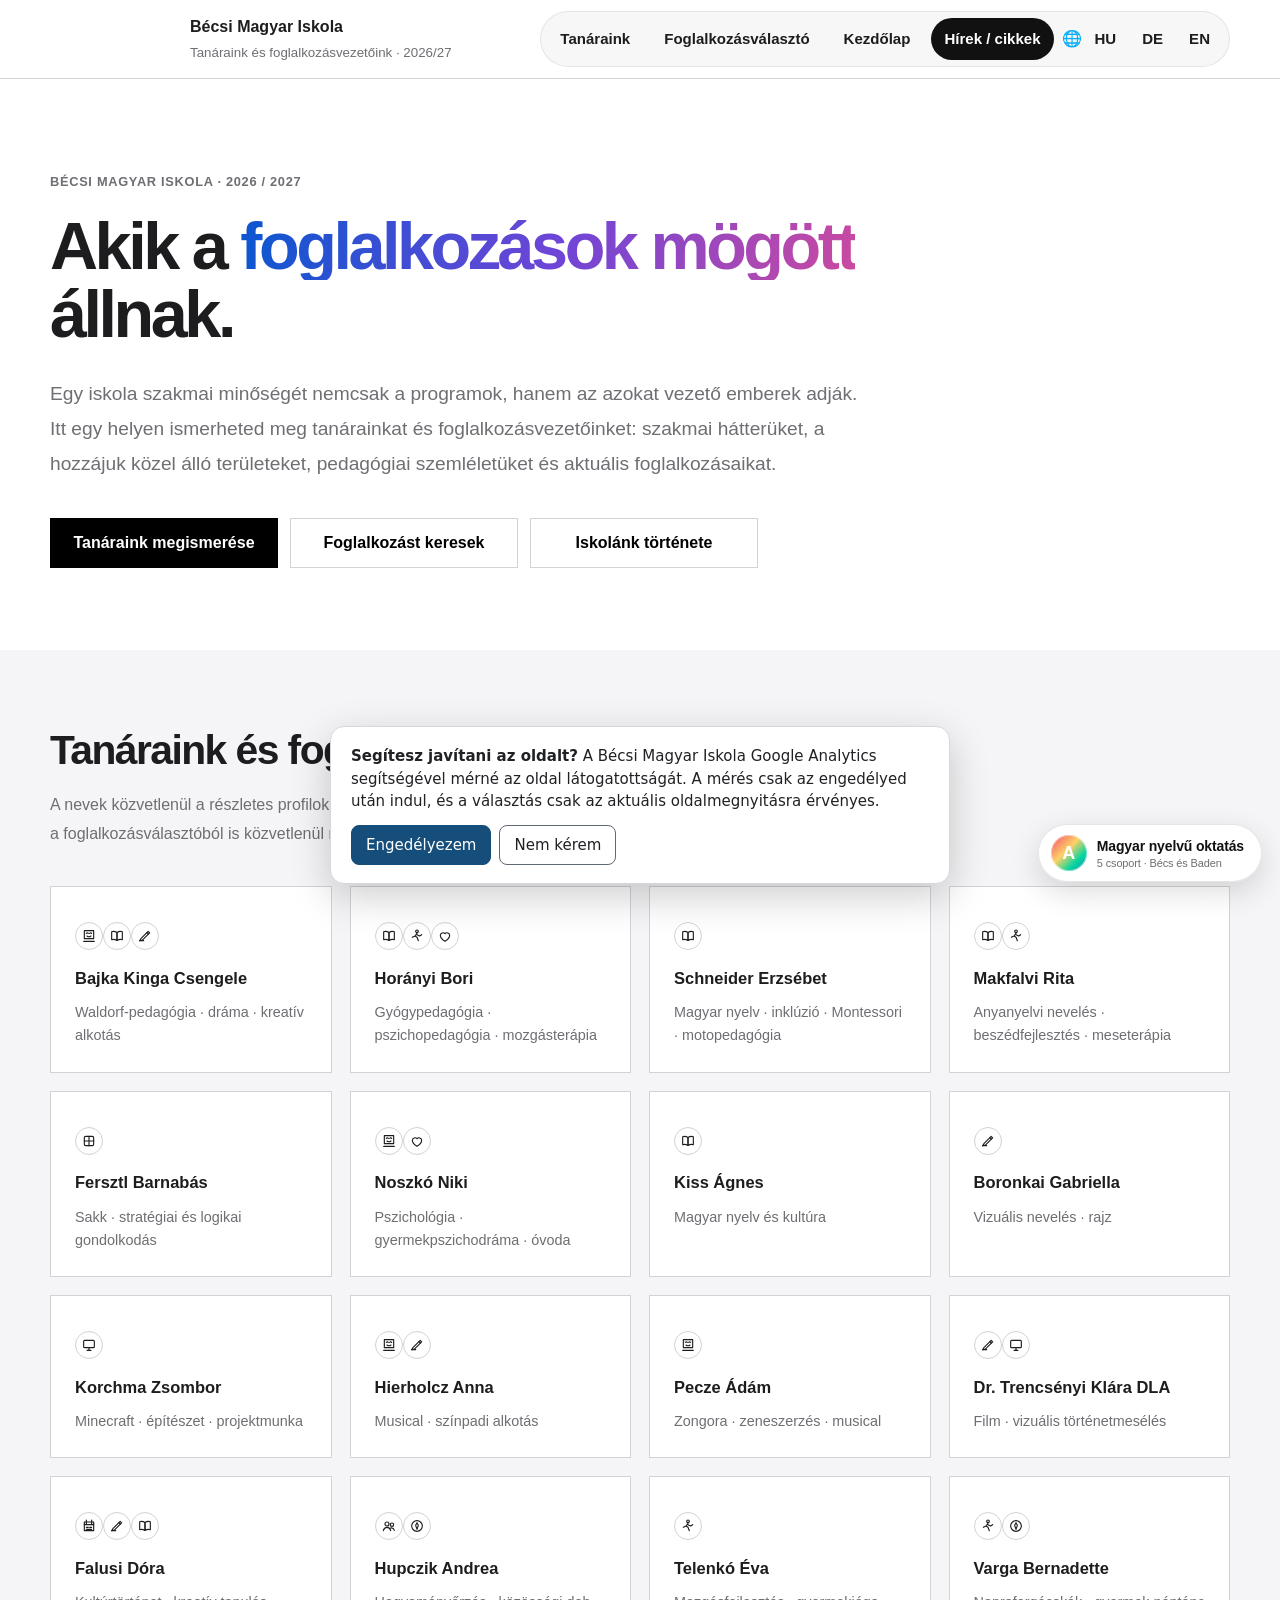
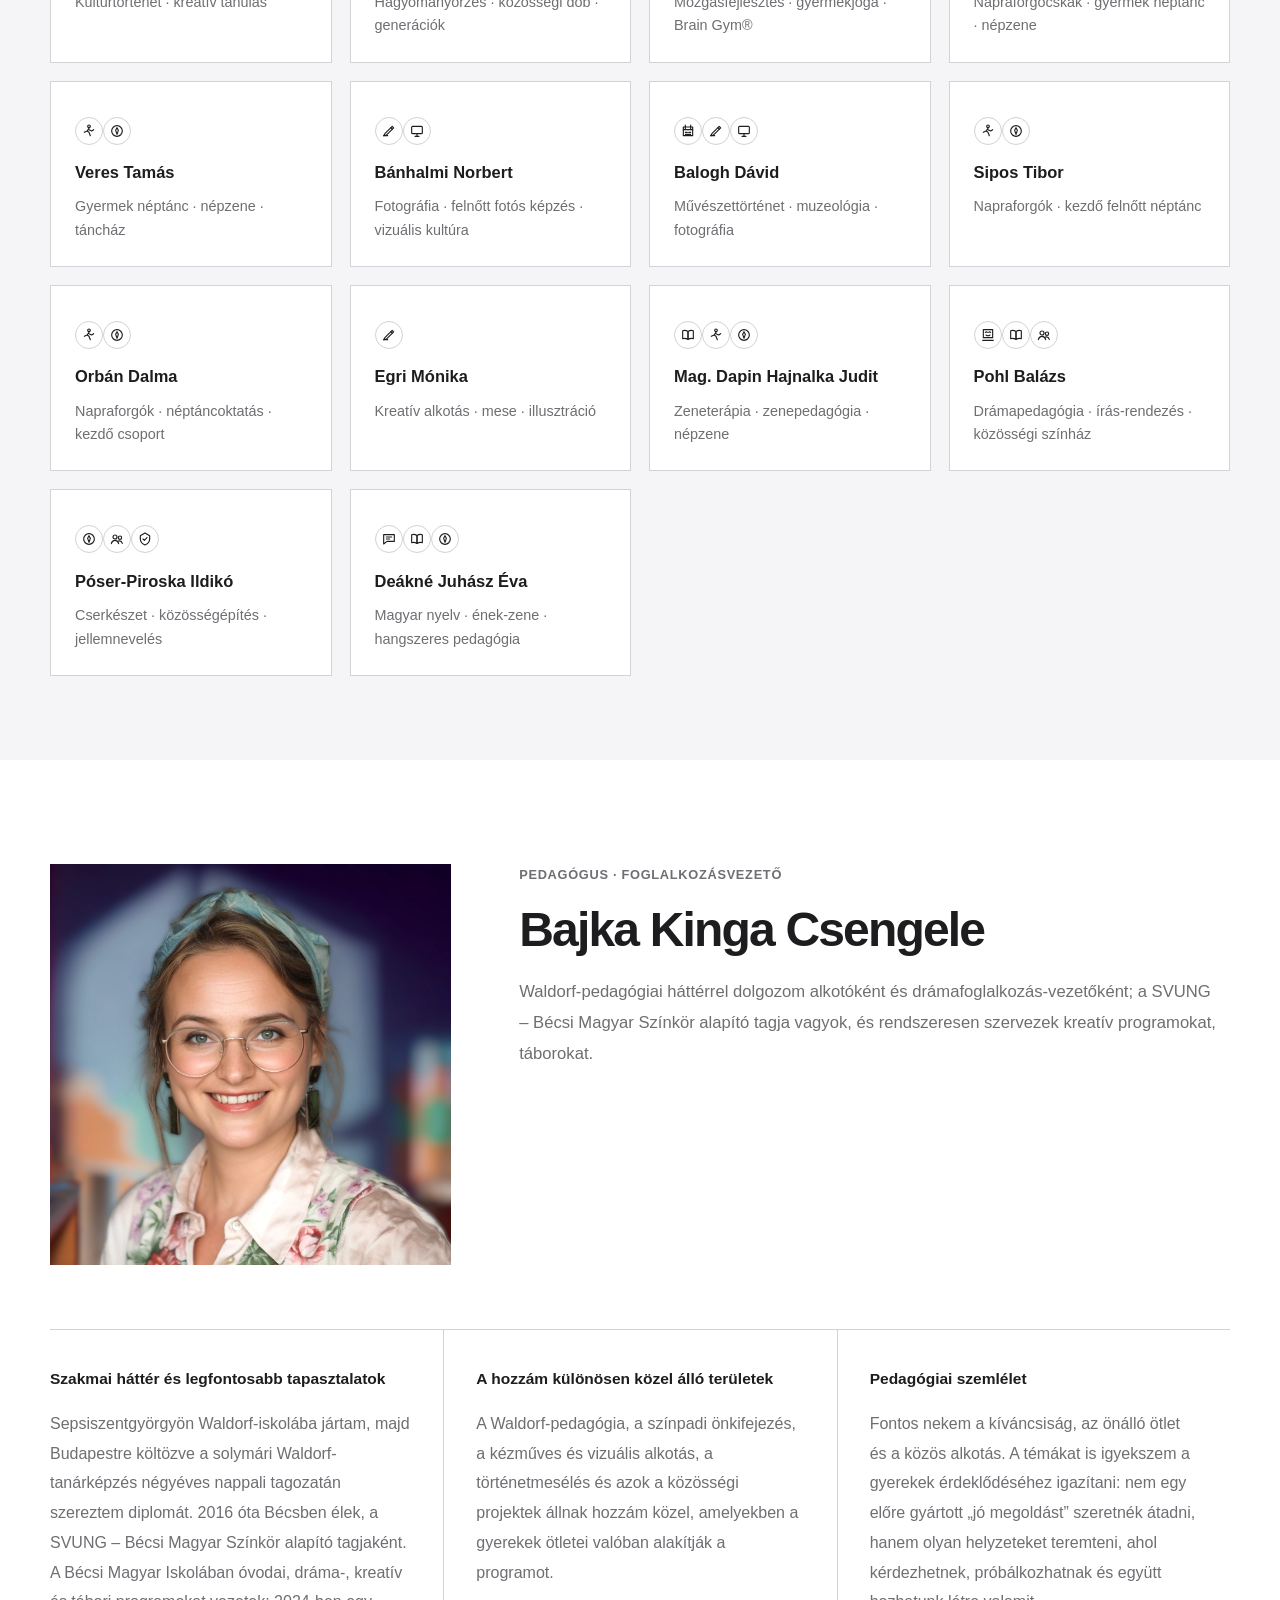
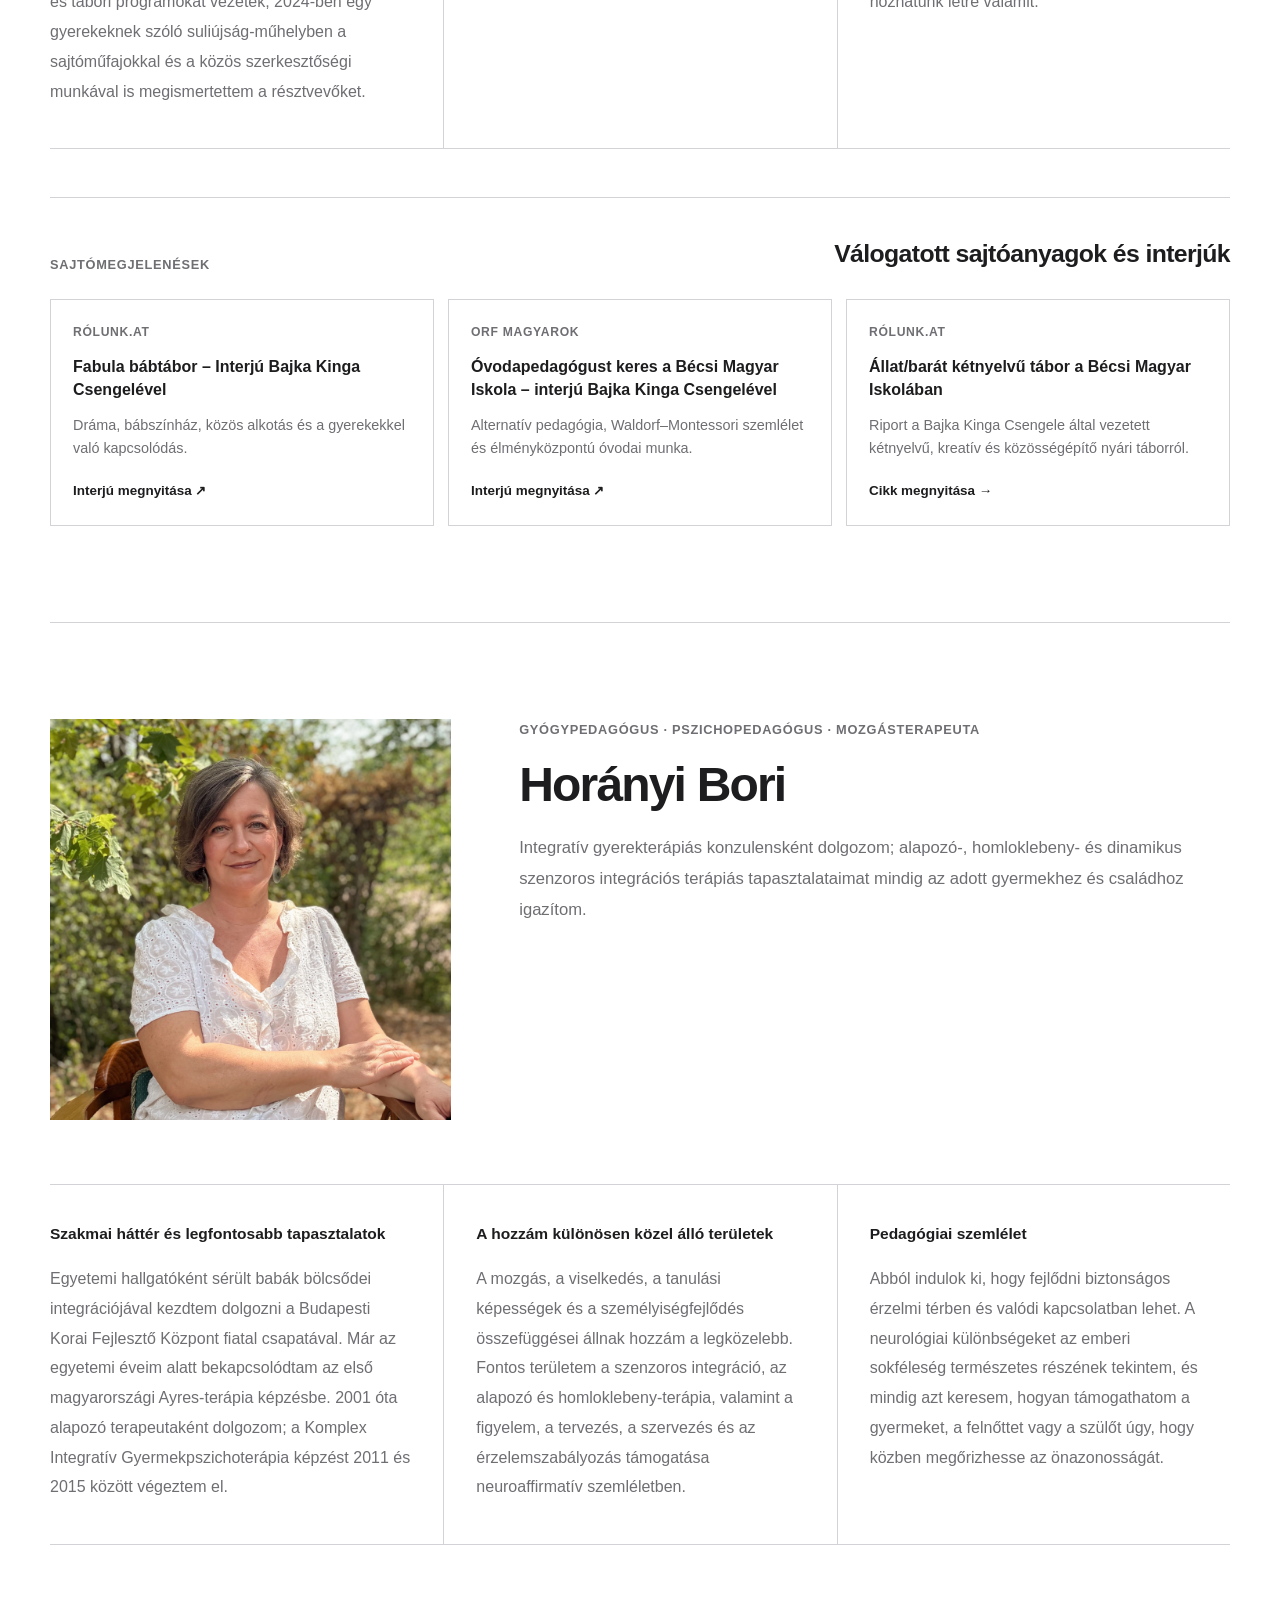
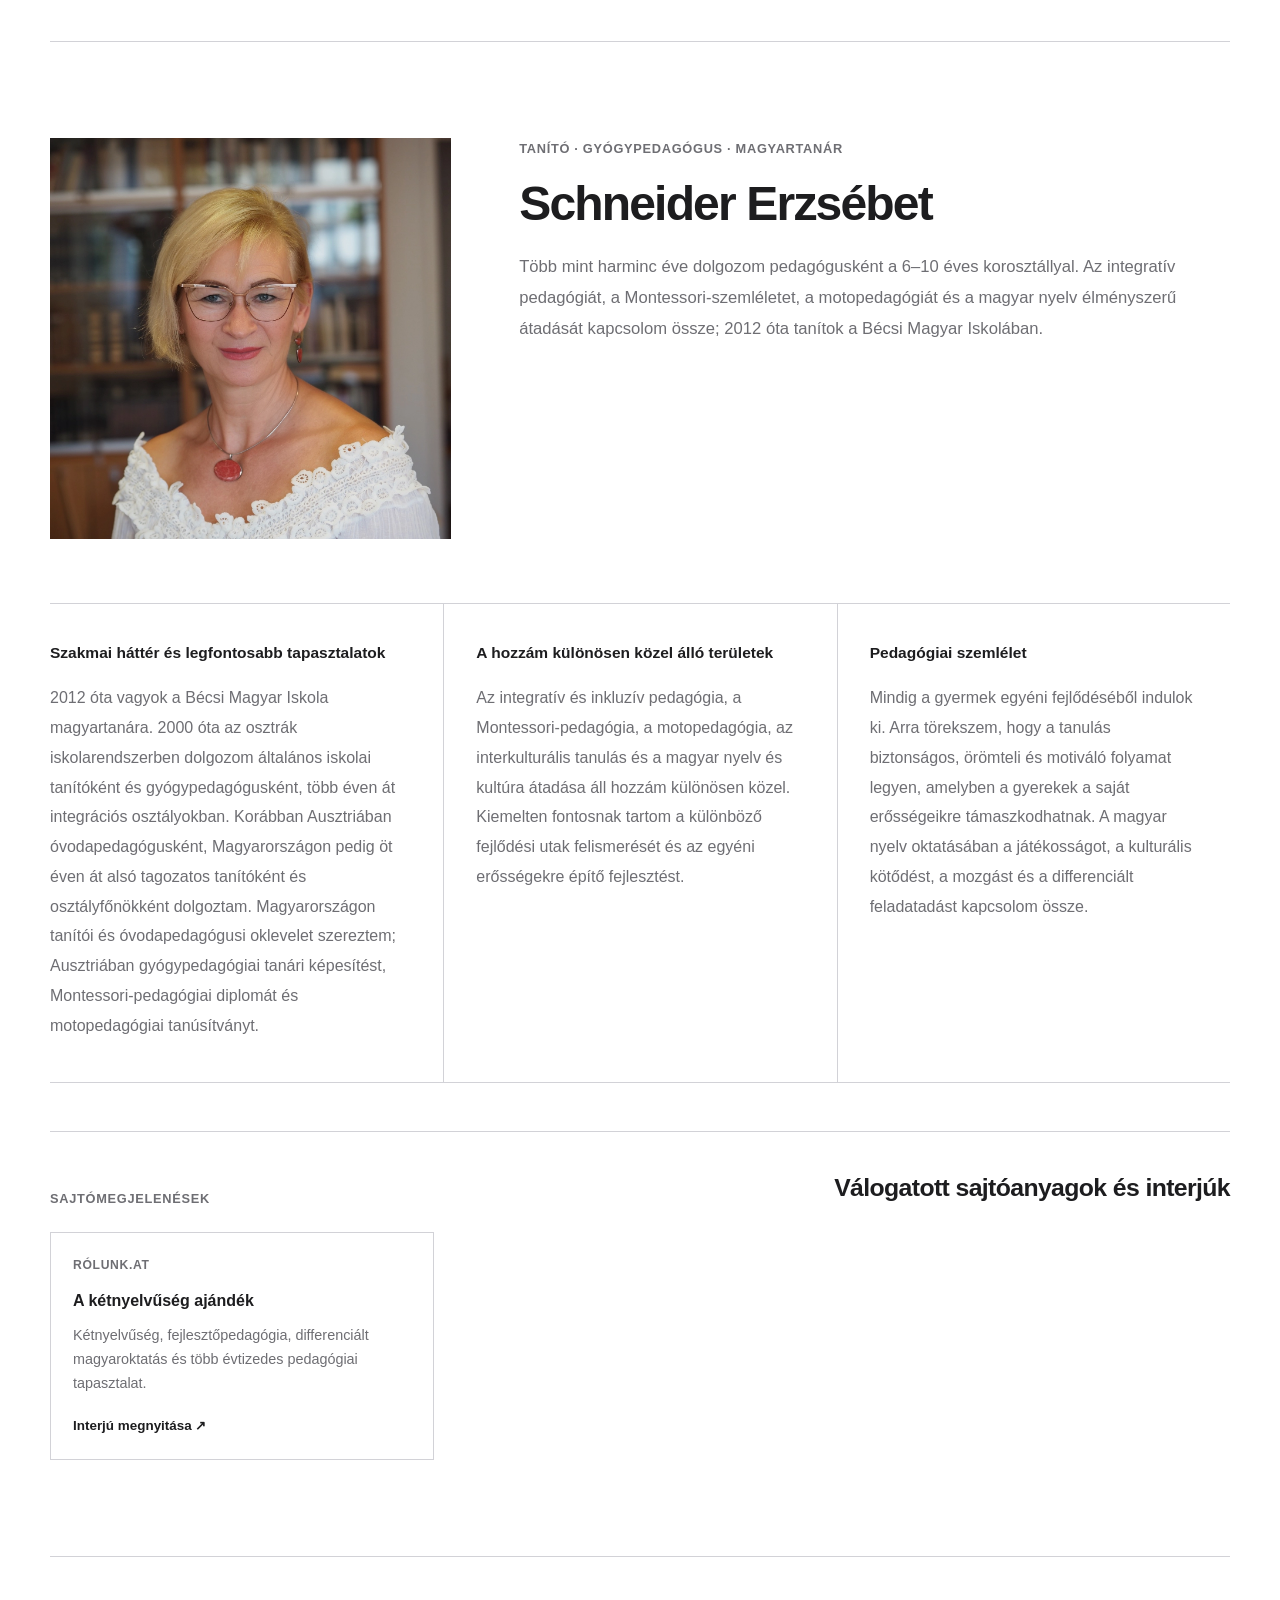
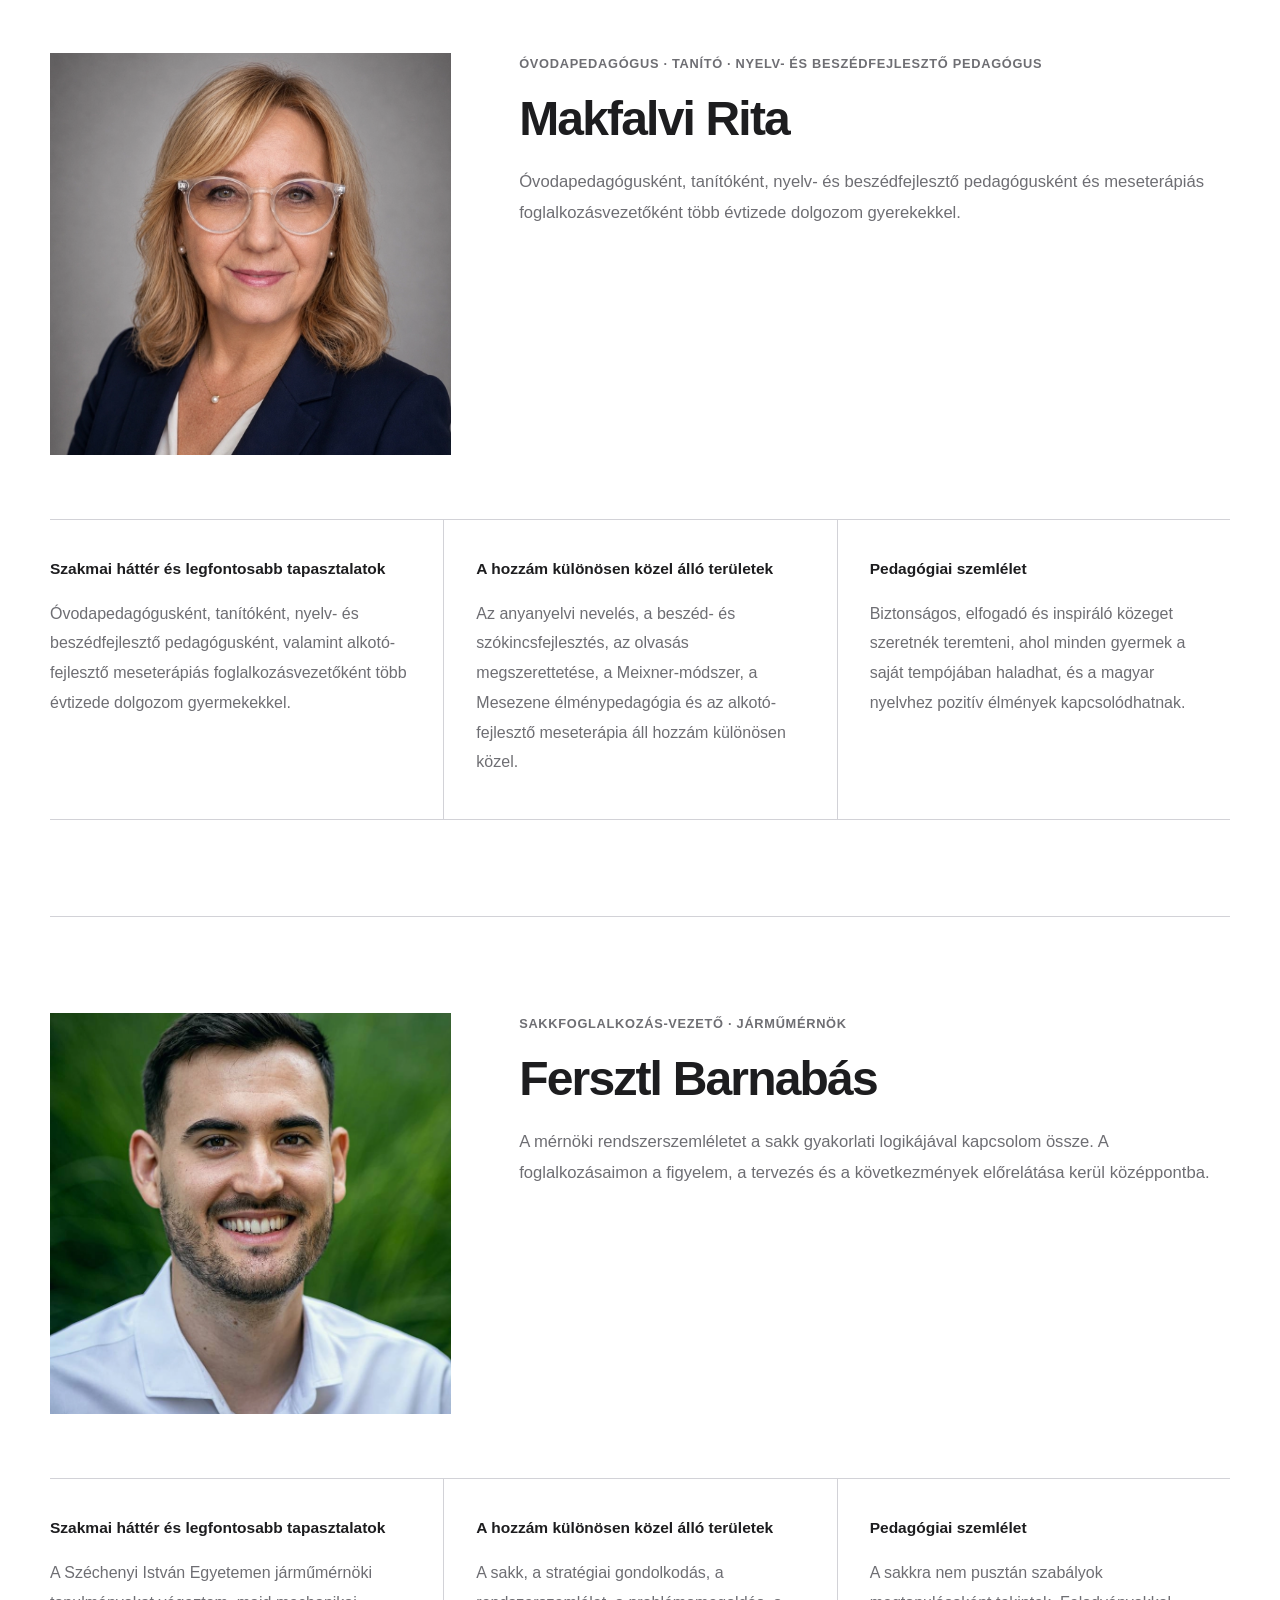
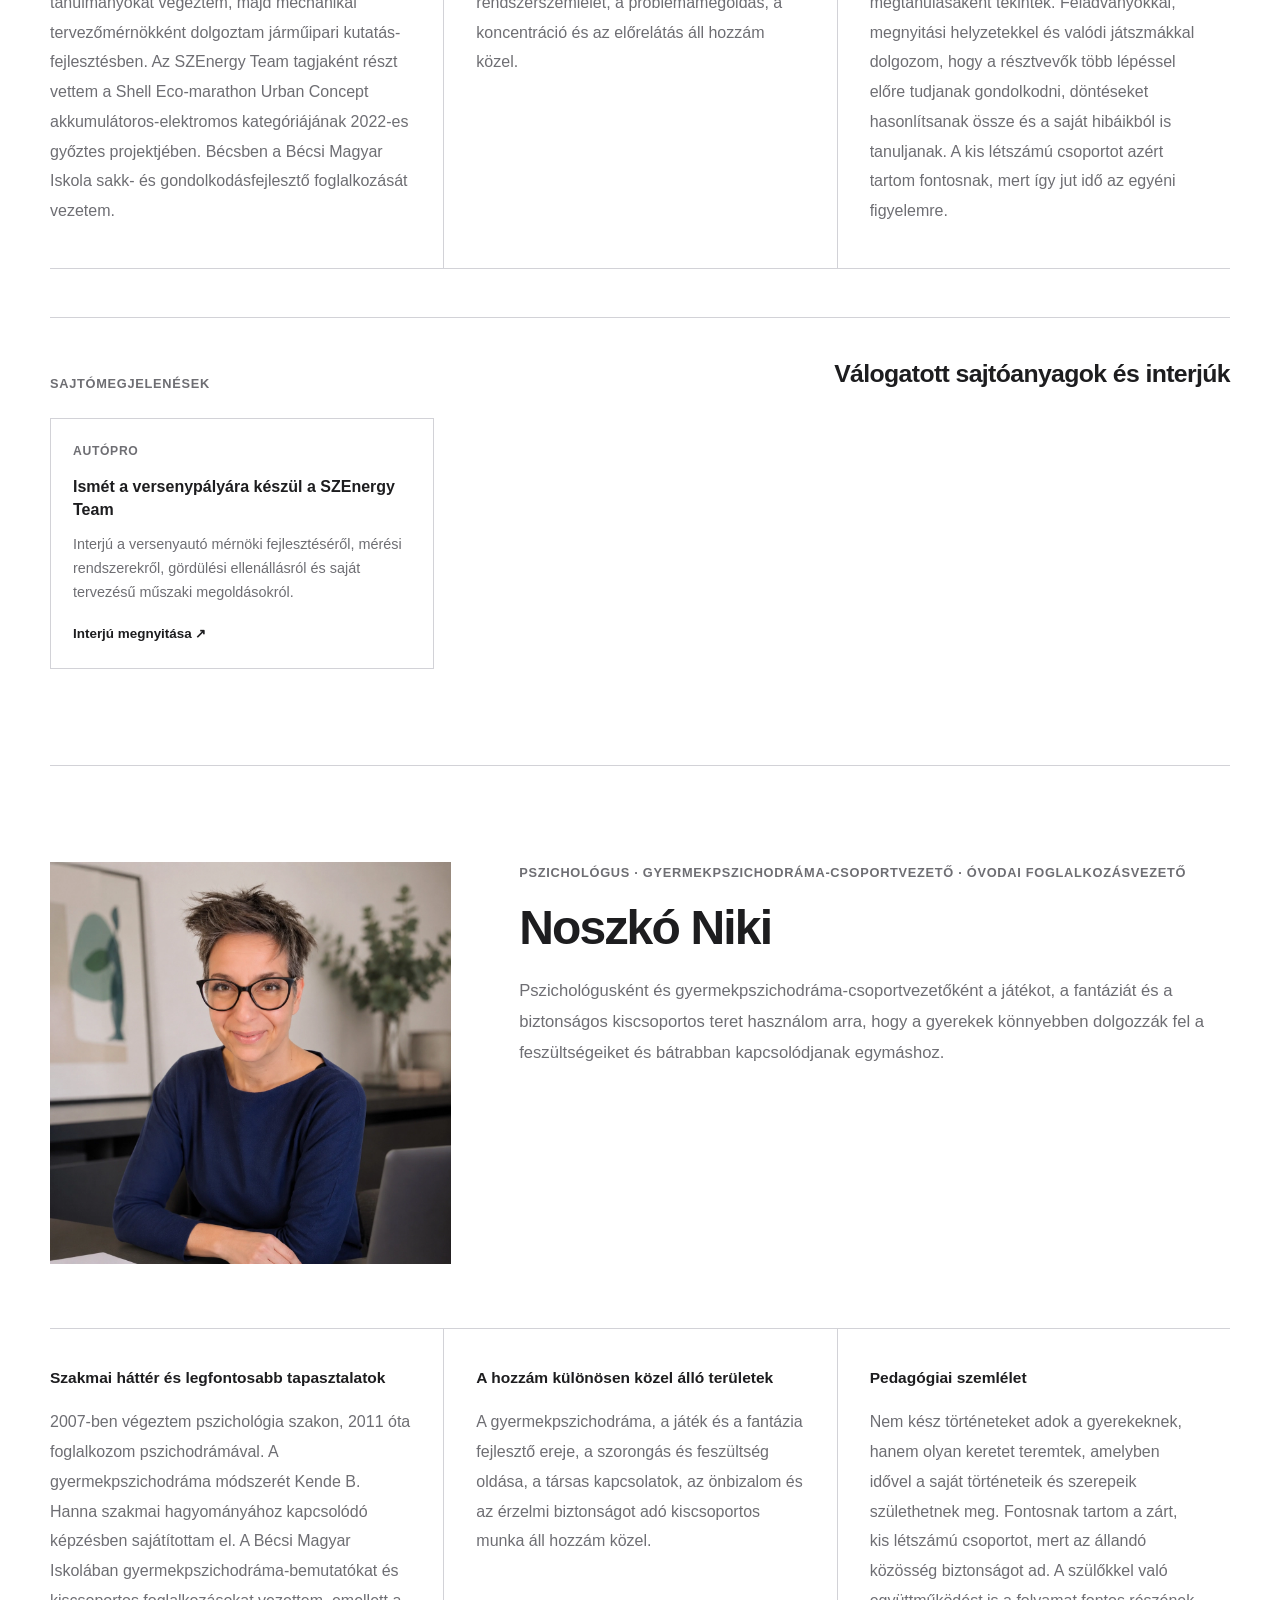
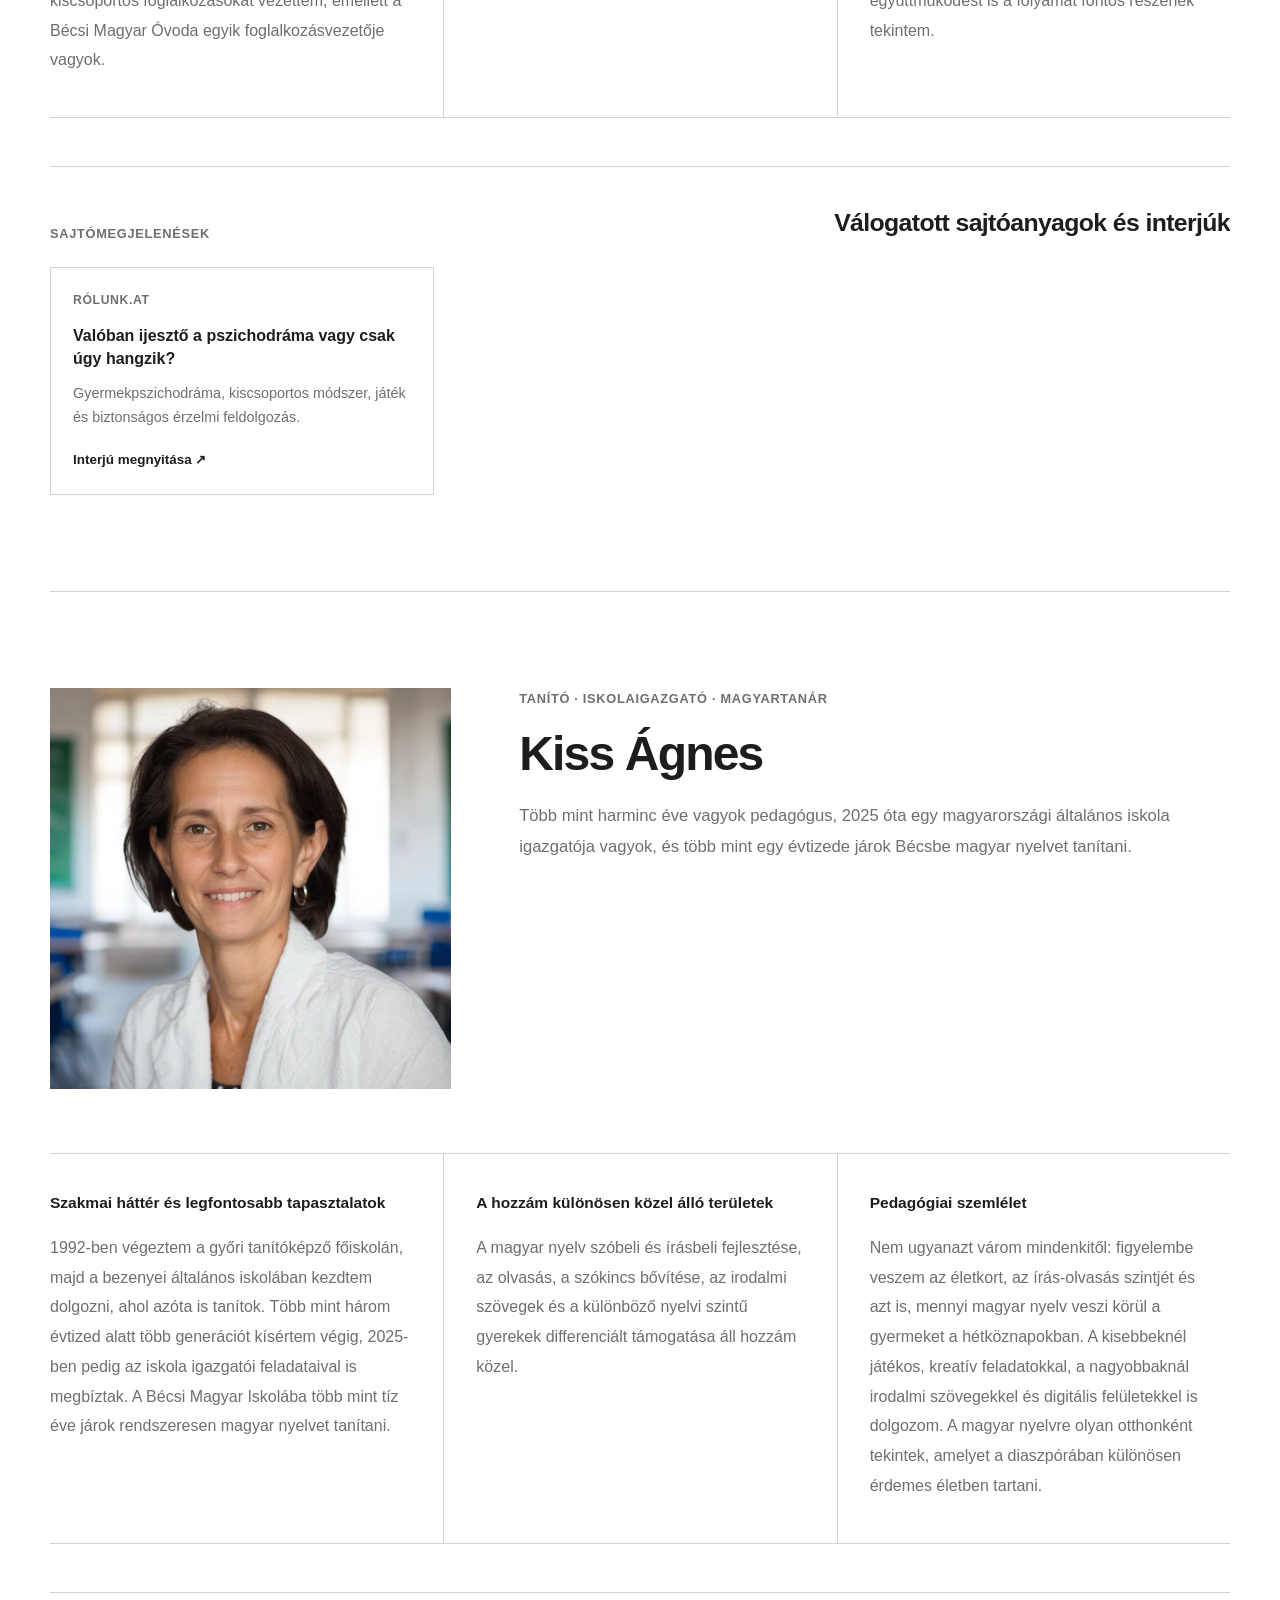
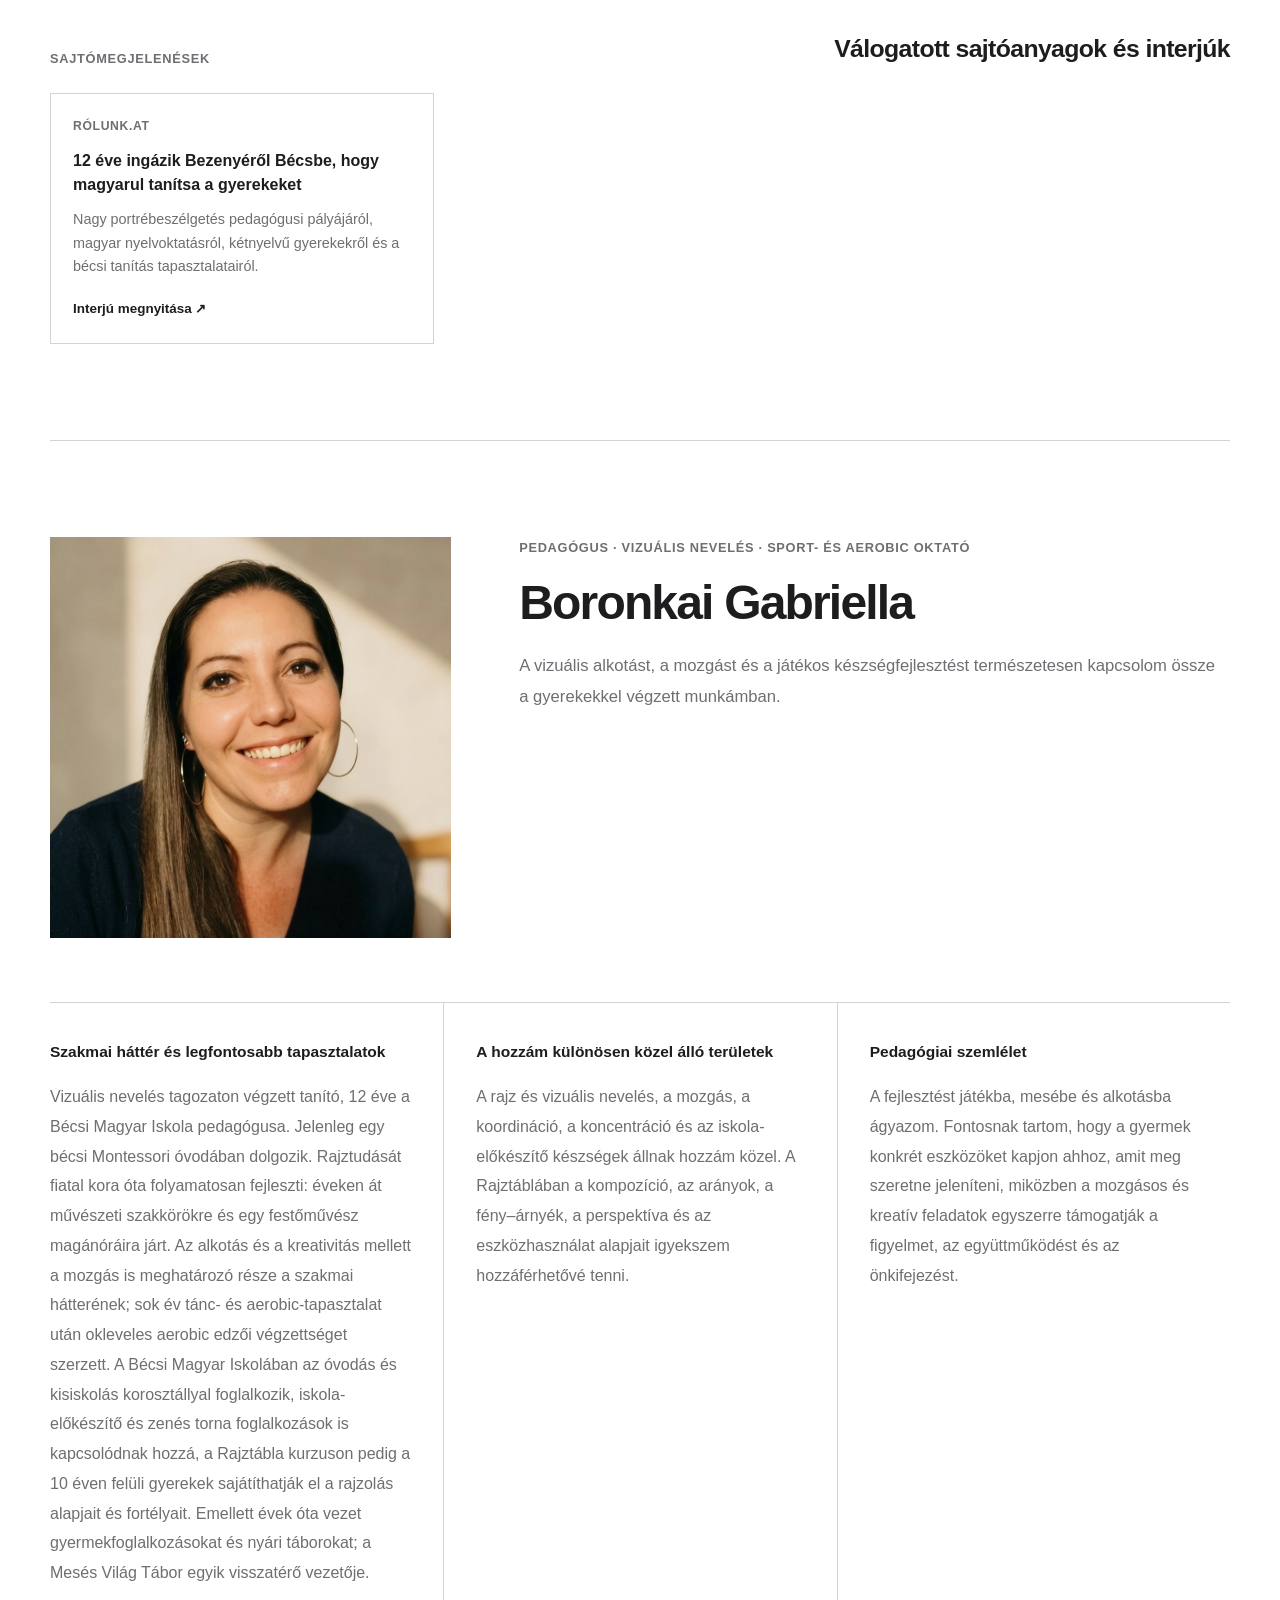
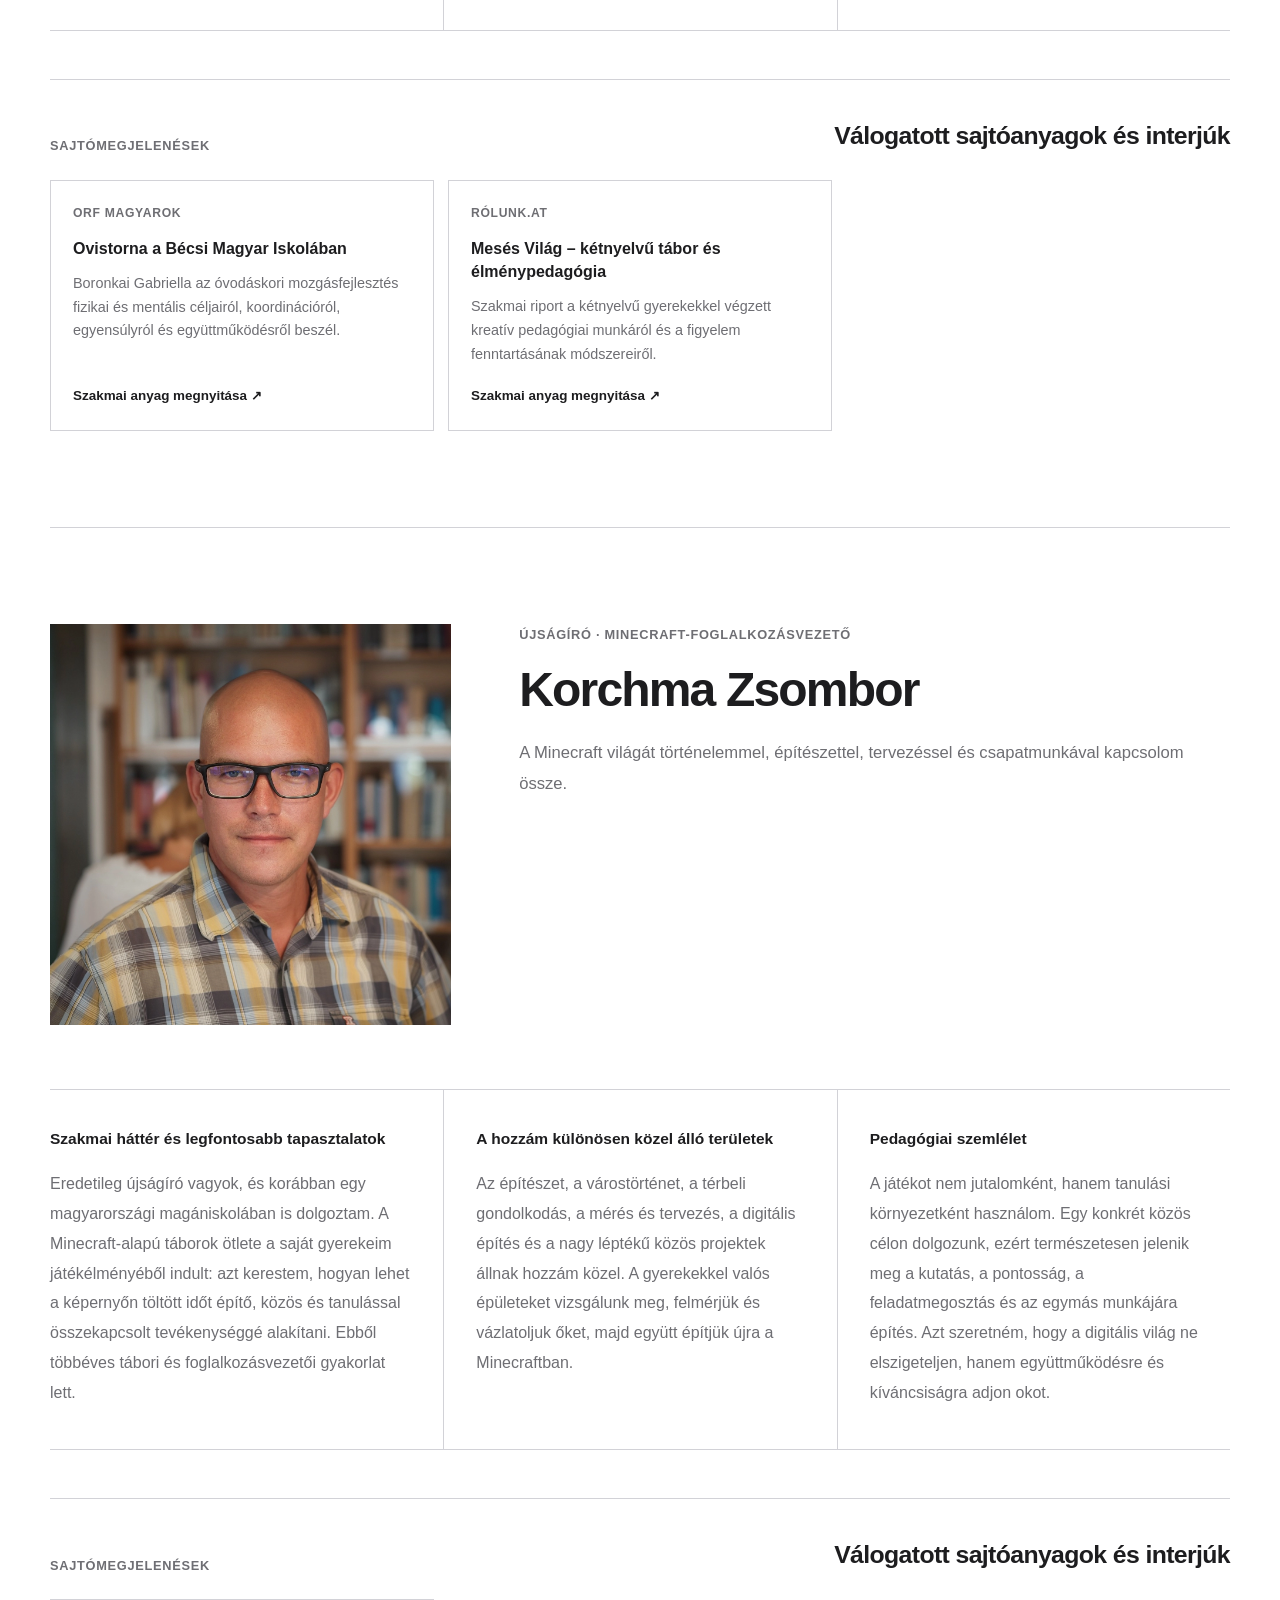
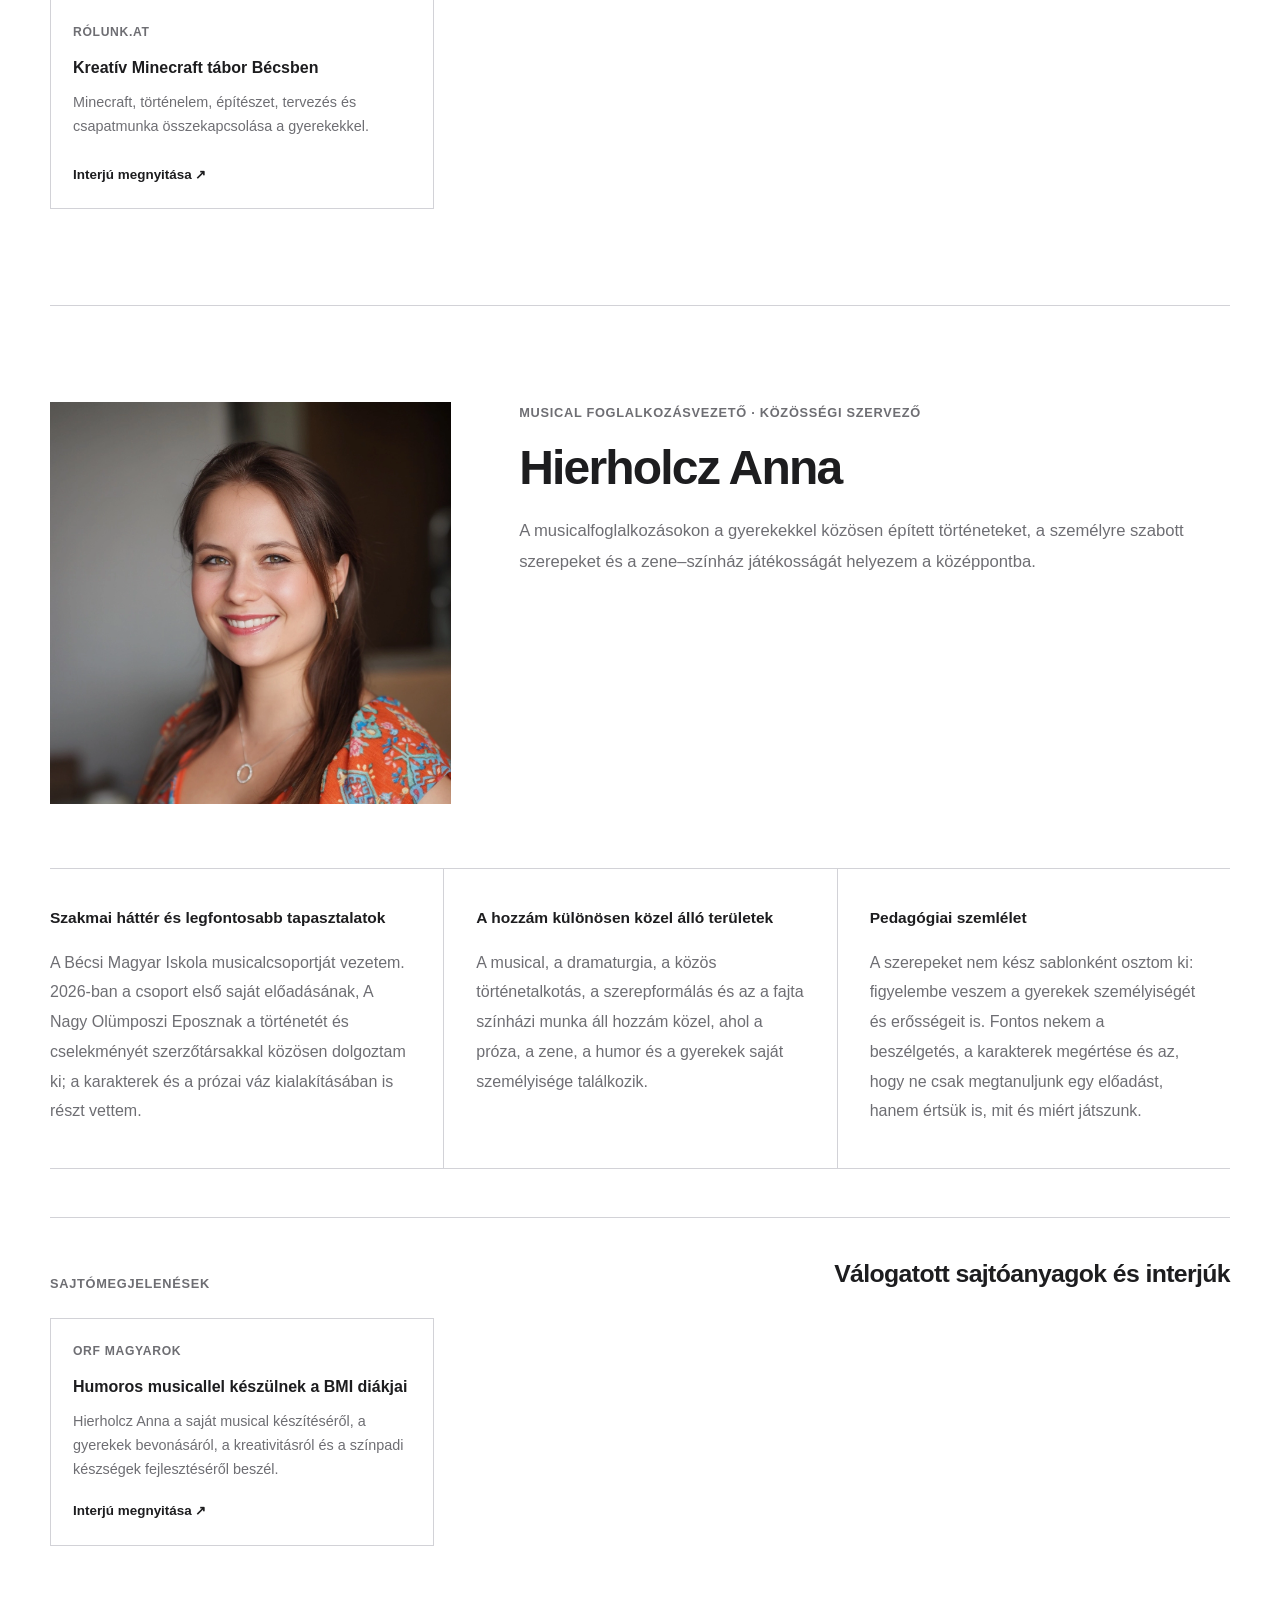
==== commit a107a1d5: "i18n: add HU DE EN language switcher" ====
--- a/index.html
+++ b/index.html
@@ -3,18 +3,22 @@
 <head>
 <meta charset="utf-8">
 <meta name="viewport" content="width=device-width,initial-scale=1,viewport-fit=cover">
-<title>Tanáraink és foglalkozásvezetőink | Bécsi Magyar Iskola</title>
-<meta name="description" content="Ismerd meg a Bécsi Magyar Iskola tanárait és foglalkozásvezetőit: szakmai háttér, pedagógiai szemlélet és aktuális 2026/27-es programok.">
+<title>Magyar tanárok Bécsben | Bécsi Magyar Iskola</title>
+<meta name="description" content="Magyar tanárok, pedagógusok és foglalkozásvezetők Bécsben a Bécsi Magyar Iskolában: szakmai háttér, pedagógiai szemlélet és aktuális 2026/27-es programok.">
 <meta name="google-site-verification" content="GLEJaRDpWmedVe42TtTSglzgk9Med4gsX2mjSRhfOqk" />
 <link rel="canonical" href="https://tanarok.magyariskola.at/">
 <link rel="related" href="https://programvalaszto.magyariskola.at/">
 <link rel="home" href="https://www.magyariskola.at/">
+<link rel="alternate" hreflang="hu-AT" href="https://tanarok.magyariskola.at/">
+<link rel="alternate" hreflang="de-AT" href="https://tanarok.magyariskola.at/de/">
+<link rel="alternate" hreflang="en" href="https://tanarok.magyariskola.at/en/">
+<link rel="alternate" hreflang="x-default" href="https://tanarok.magyariskola.at/">
 <link rel="related" href="https://www.kozpontiszovetseg.at/">
 <link rel="related" href="https://www.vipach.at/">
 <link rel="related" href="https://www.musicaltarsulat.at/">
 <meta name="robots" content="index,follow,max-snippet:-1,max-image-preview:large">
 <meta name="theme-color" content="#ffffff">
-<meta property="og:type" content="website"><meta property="og:site_name" content="Bécsi Magyar Iskola"><meta property="og:locale" content="hu_AT"><meta property="og:title" content="Tanáraink és foglalkozásvezetőink | Bécsi Magyar Iskola"><meta property="og:description" content="Szakmai háttér, kiemelt területek, pedagógiai szemlélet és aktuális foglalkozások egy helyen."><meta property="og:url" content="https://tanarok.magyariskola.at/">
+<meta property="og:type" content="website"><meta property="og:site_name" content="Bécsi Magyar Iskola"><meta property="og:locale" content="hu_AT"><meta property="og:title" content="Magyar tanárok Bécsben | Bécsi Magyar Iskola"><meta property="og:description" content="Szakmai háttér, kiemelt területek, pedagógiai szemlélet és aktuális foglalkozások egy helyen."><meta property="og:url" content="https://tanarok.magyariskola.at/">
 <link rel="icon" href="https://programvalaszto.magyariskola.at/bmi-butterfly-favicon.png?v=20260902" type="image/png">
 <link rel="stylesheet" href="styles.css?v=20260901-program-buttons-v4">
 <script type="application/ld+json">{"@context":"https://schema.org","@graph":[{"@type":"EducationalOrganization","@id":"https://www.magyariskola.at/#school","name":"Bécsi Magyar Iskola","foundingDate":"1987","description":"A Bécsi Magyar Iskolát 1987-ben alapították; 2027-ben ünnepli fennállásának 40. évfordulóját.","alternateName":["BMI","Wiener Ungarische Schule"],"url":"https://www.magyariskola.at/","sameAs":["https://hu.wikipedia.org/wiki/Bécsi_Magyar_Iskola"],"hasMap":"https://www.google.com/maps/search/?api=1&query=Schwedenplatz%202%20Laurenzerberg%205%201010%20Wien%20Austria","email":"office@magyariskola.at","telephone":"+43 650 3312 090","address":{"@type":"PostalAddress","streetAddress":"Schwedenplatz 2 / Laurenzerberg 5, 1. em., Top 8–9","postalCode":"1010","addressLocality":"Wien","addressCountry":"AT"},"areaServed":[{"@type":"City","name":"Wien"},{"@type":"City","name":"Baden bei Wien"},{"@type":"Country","name":"Austria"}],"parentOrganization":{"@type":"Organization","name":"Ausztriai Magyar Egyesületek és Szervezetek Központi Szövetsége","url":"https://www.kozpontiszovetseg.at/"},"subjectOf":[{"@id":"https://tanarok.magyariskola.at/#page"},{"@id":"https://programvalaszto.magyariskola.at/#page"}]},{"@type":"WebSite","@id":"https://tanarok.magyariskola.at/#website","url":"https://tanarok.magyariskola.at/","name":"Bécsi Magyar Iskola – Tanáraink","inLanguage":"hu","publisher":{"@id":"https://www.magyariskola.at/#school"},"isPartOf":{"@id":"https://www.magyariskola.at/#school"}},{"@type":"CollectionPage","@id":"https://tanarok.magyariskola.at/#page","url":"https://tanarok.magyariskola.at/","name":"Tanáraink és foglalkozásvezetőink","description":"A Bécsi Magyar Iskola tanárainak és foglalkozásvezetőinek szakmai profiljai, pedagógiai szemlélete és kapcsolódó 2026/27-es programjai.","inLanguage":"hu","isPartOf":{"@id":"https://tanarok.magyariskola.at/#website"},"about":{"@id":"https://www.magyariskola.at/#school"},"relatedLink":["https://www.kozpontiszovetseg.at/","https://www.magyariskola.at/","https://programvalaszto.magyariskola.at/","https://zenebona.magyariskola.at/","https://taltosdob.magyariskola.at/","https://2026.magyariskola.at/","https://www.vipach.at/","https://www.musicaltarsulat.at/"]},{"@type":"ItemList","@id":"https://tanarok.magyariskola.at/#teachers","name":"Bécsi Magyar Iskola tanárai és foglalkozásvezetői","numberOfItems":26,"itemListElement":[{"@type":"ListItem","position":1,"item":{"@id":"https://tanarok.magyariskola.at/#bajka-kinga-csengele"}},{"@type":"ListItem","position":2,"item":{"@id":"https://tanarok.magyariskola.at/#horanyi-bori"}},{"@type":"ListItem","position":3,"item":{"@id":"https://tanarok.magyariskola.at/#schneider-erzsebet"}},{"@type":"ListItem","position":4,"item":{"@id":"https://tanarok.magyariskola.at/#makfalvi-rita"}},{"@type":"ListItem","position":5,"item":{"@id":"https://tanarok.magyariskola.at/#fersztl-barnabas"}},{"@type":"ListItem","position":6,"item":{"@id":"https://tanarok.magyariskola.at/#noszko-niki"}},{"@type":"ListItem","position":7,"item":{"@id":"https://tanarok.magyariskola.at/#kiss-agnes"}},{"@type":"ListItem","position":8,"item":{"@id":"https://tanarok.magyariskola.at/#boronkai-gabriella"}},{"@type":"ListItem","position":9,"item":{"@id":"https://tanarok.magyariskola.at/#korchma-zsombor"}},{"@type":"ListItem","position":10,"item":{"@id":"https://tanarok.magyariskola.at/#hierholcz-anna"}},{"@type":"ListItem","position":11,"item":{"@id":"https://tanarok.magyariskola.at/#pecze-adam"}},{"@type":"ListItem","position":12,"item":{"@id":"https://tanarok.magyariskola.at/#trencsenyi-klara"}},{"@type":"ListItem","position":13,"item":{"@id":"https://tanarok.magyariskola.at/#falusi-dora"}},{"@type":"ListItem","position":14,"item":{"@id":"https://tanarok.magyariskola.at/#hupczik-andrea"}},{"@type":"ListItem","position":15,"item":{"@id":"https://tanarok.magyariskola.at/#telenko-eva"}},{"@type":"ListItem","position":16,"item":{"@id":"https://tanarok.magyariskola.at/#varga-bernadette"}},{"@type":"ListItem","position":17,"item":{"@id":"https://tanarok.magyariskola.at/#veres-tamas"}},{"@type":"ListItem","position":18,"item":{"@id":"https://tanarok.magyariskola.at/#banhalmi-norbert"}},{"@type":"ListItem","position":19,"item":{"@id":"https://tanarok.magyariskola.at/#balogh-david"}},{"@type":"ListItem","position":20,"item":{"@id":"https://tanarok.magyariskola.at/#sipos-tibor"}},{"@type":"ListItem","position":21,"item":{"@id":"https://tanarok.magyariskola.at/#orban-dalma"}},{"@type":"ListItem","position":22,"item":{"@id":"https://tanarok.magyariskola.at/#egri-monika"}},{"@type":"ListItem","position":23,"item":{"@id":"https://tanarok.magyariskola.at/#dapin-hajnalka-judit"}},{"@type":"ListItem","position":24,"item":{"@id":"https://tanarok.magyariskola.at/#pohl-balazs"}},{"@type":"ListItem","position":25,"item":{"@id":"https://tanarok.magyariskola.at/#poser-piroska-ildiko"}},{"@type":"ListItem","position":26,"item":{"@id":"https://tanarok.magyariskola.at/#deakne-juhasz-eva"}}]},{"@type":"Person","@id":"https://tanarok.magyariskola.at/#bajka-kinga-csengele","name":"Bajka Kinga Csengele","jobTitle":"Pedagógus · foglalkozásvezető","url":"https://tanarok.magyariskola.at/#bajka-kinga-csengele","image":"https://tanarok.magyariskola.at/bajka-kinga-csengele-20260901.webp","affiliation":{"@id":"https://www.magyariskola.at/#school"}},{"@type":"Person","@id":"https://tanarok.magyariskola.at/#horanyi-bori","name":"Horányi Bori","jobTitle":"Gyógypedagógus · pszichopedagógus · mozgásterapeuta","url":"https://tanarok.magyariskola.at/#horanyi-bori","image":"https://tanarok.magyariskola.at/horanyi-bori-20260901.webp","affiliation":{"@id":"https://www.magyariskola.at/#school"}},{"@type":"Person","@id":"https://tanarok.magyariskola.at/#schneider-erzsebet","name":"Schneider Erzsébet","jobTitle":"Tanító · gyógypedagógus · magyartanár","url":"https://tanarok.magyariskola.at/#schneider-erzsebet","image":"https://tanarok.magyariskola.at/lisa-20260901.webp","affiliation":{"@id":"https://www.magyariskola.at/#school"}},{"@type":"Person","@id":"https://tanarok.magyariskola.at/#makfalvi-rita","name":"Makfalvi Rita","jobTitle":"Óvodapedagógus · tanító · nyelv- és beszédfejlesztő pedagógus","url":"https://tanarok.magyariskola.at/#makfalvi-rita","image":"https://tanarok.magyariskola.at/assets/rita.webp","affiliation":{"@id":"https://www.magyariskola.at/#school"}},{"@type":"Person","@id":"https://tanarok.magyariskola.at/#fersztl-barnabas","name":"Fersztl Barnabás","jobTitle":"Sakkfoglalkozás-vezető · mérnöki szemlélet","url":"https://tanarok.magyariskola.at/#fersztl-barnabas","image":"https://tanarok.magyariskola.at/fersztl-barnabas-20260901.webp","affiliation":{"@id":"https://www.magyariskola.at/#school"}},{"@type":"Person","@id":"https://tanarok.magyariskola.at/#noszko-niki","name":"Noszkó Niki","jobTitle":"Pszichológus · gyermekpszichodráma-csoportvezető","url":"https://tanarok.magyariskola.at/#noszko-niki","image":"https://tanarok.magyariskola.at/assets/noszko_niki.webp","affiliation":{"@id":"https://www.magyariskola.at/#school"}},{"@type":"Person","@id":"https://tanarok.magyariskola.at/#kiss-agnes","name":"Kiss Ágnes","jobTitle":"Tanító · iskolaigazgató · magyartanár","url":"https://tanarok.magyariskola.at/#kiss-agnes","image":"https://tanarok.magyariskola.at/kiss-agnes-20260901.webp","affiliation":{"@id":"https://www.magyariskola.at/#school"}},{"@type":"Person","@id":"https://tanarok.magyariskola.at/#boronkai-gabriella","name":"Boronkai Gabriella","jobTitle":"Pedagógus · vizuális és mozgásos foglalkozásvezető","url":"https://tanarok.magyariskola.at/#boronkai-gabriella","image":"https://tanarok.magyariskola.at/gabi.webp","affiliation":{"@id":"https://www.magyariskola.at/#school"}},{"@type":"Person","@id":"https://tanarok.magyariskola.at/#korchma-zsombor","name":"Korchma Zsombor","jobTitle":"Minecraft- és projektfoglalkozás-vezető","url":"https://tanarok.magyariskola.at/#korchma-zsombor","image":"https://tanarok.magyariskola.at/korchma-zsombor-20260901.webp","affiliation":{"@id":"https://www.magyariskola.at/#school"}},{"@type":"Person","@id":"https://tanarok.magyariskola.at/#hierholcz-anna","name":"Hierholcz Anna","jobTitle":"Musical- és színpadi foglalkozásvezető","url":"https://tanarok.magyariskola.at/#hierholcz-anna","image":"https://tanarok.magyariskola.at/hierholcz-anna-20260901.webp","affiliation":{"@id":"https://www.magyariskola.at/#school"}},{"@type":"Person","@id":"https://tanarok.magyariskola.at/#pecze-adam","name":"Pecze Ádám","jobTitle":"Zongora · zeneszerzés · musical","url":"https://tanarok.magyariskola.at/#pecze-adam","image":"https://tanarok.magyariskola.at/assets/adam.webp","affiliation":{"@id":"https://www.magyariskola.at/#school"}},{"@type":"Person","@id":"https://tanarok.magyariskola.at/#trencsenyi-klara","name":"Dr. Trencsényi Klára DLA","jobTitle":"Operatőr · dokumentumfilm-rendező · filmes oktató","url":"https://tanarok.magyariskola.at/#trencsenyi-klara","image":"https://tanarok.magyariskola.at/assets/Trencsenyi_Klara_photo2024.webp","affiliation":{"@id":"https://www.magyariskola.at/#school"}},{"@type":"Person","@id":"https://tanarok.magyariskola.at/#falusi-dora","name":"Falusi Dóra","jobTitle":"Vallástudományi kutató · szerkesztő · foglalkozásvezető","url":"https://tanarok.magyariskola.at/#falusi-dora","image":"https://tanarok.magyariskola.at/assets/falusi_dora.webp","affiliation":{"@id":"https://www.magyariskola.at/#school"}},{"@type":"Person","@id":"https://tanarok.magyariskola.at/#hupczik-andrea","name":"Hupczik Andrea","jobTitle":"Informatikatanár · hagyományőrző közösségi szervező","url":"https://tanarok.magyariskola.at/#hupczik-andrea","image":"https://tanarok.magyariskola.at/assets/hupczik-andrea.webp","affiliation":{"@id":"https://www.magyariskola.at/#school"}},{"@type":"Person","@id":"https://tanarok.magyariskola.at/#varga-bernadette","name":"Varga Bernadette","jobTitle":"Dipl.-Ing. · gyermek-néptánc-foglalkozásvezető · Napraforgócskák","url":"https://tanarok.magyariskola.at/#varga-bernadette","image":"https://tanarok.magyariskola.at/assets/bernadett.webp","affiliation":{"@id":"https://www.magyariskola.at/#school"}},{"@type":"Person","@id":"https://tanarok.magyariskola.at/#veres-tamas","name":"Veres Tamás","jobTitle":"Gyermek néptánc- és népzenei foglalkozásvezető","url":"https://tanarok.magyariskola.at/#veres-tamas","image":"https://tanarok.magyariskola.at/assets/tamas.webp","affiliation":{"@id":"https://www.magyariskola.at/#school"}},{"@type":"Person","@id":"https://tanarok.magyariskola.at/#banhalmi-norbert","name":"Bánhalmi Norbert","jobTitle":"Fotóművész · fotográfiai oktató","url":"https://tanarok.magyariskola.at/#banhalmi-norbert","image":"https://tanarok.magyariskola.at/banhalmi-norbert-20260901.webp","affiliation":{"@id":"https://www.magyariskola.at/#school"}},{"@type":"Person","@id":"https://tanarok.magyariskola.at/#balogh-david","name":"Balogh Dávid","jobTitle":"Művészettörténész · muzeológus · fotográfiai foglalkozásvezető","url":"https://tanarok.magyariskola.at/#balogh-david","image":"https://tanarok.magyariskola.at/assets/balogh_david.webp","affiliation":{"@id":"https://www.magyariskola.at/#school"}},{"@type":"Person","@id":"https://tanarok.magyariskola.at/#sipos-tibor","name":"Sipos Tibor","jobTitle":"Néptáncoktató","url":"https://tanarok.magyariskola.at/#sipos-tibor","image":"https://tanarok.magyariskola.at/assets/sipos.webp","affiliation":{"@id":"https://www.magyariskola.at/#school"}},{"@type":"Person","@id":"https://tanarok.magyariskola.at/#orban-dalma","name":"Orbán Dalma","jobTitle":"Néptáncoktató","url":"https://tanarok.magyariskola.at/#orban-dalma","image":"https://tanarok.magyariskola.at/assets/dalma.webp","affiliation":{"@id":"https://www.magyariskola.at/#school"}},{"@type":"Person","@id":"https://tanarok.magyariskola.at/#egri-monika","name":"Egri Mónika","jobTitle":"Illusztrátor · kreatív foglalkozásvezető","url":"https://tanarok.magyariskola.at/#egri-monika","image":"https://tanarok.magyariskola.at/assets/egri_monika.webp","affiliation":{"@id":"https://www.magyariskola.at/#school"}},{"@type":"Person","@id":"https://tanarok.magyariskola.at/#dapin-hajnalka-judit","name":"Mag. Dapin Hajnalka Judit","jobTitle":"Zenepedagógus · zeneterapeuta","url":"https://tanarok.magyariskola.at/#dapin-hajnalka-judit","image":"https://tanarok.magyariskola.at/dapin-hajnalka-judit-20260901.webp","affiliation":{"@id":"https://www.magyariskola.at/#school"}},{"@type":"Person","@id":"https://tanarok.magyariskola.at/#telenko-eva","name":"Telenkó Éva","jobTitle":"Mozgás- és képességfejlesztő · kisgyermeknevelő · gyermekjóga- és Brain Gym®-oktató","url":"https://tanarok.magyariskola.at/#telenko-eva","affiliation":{"@id":"https://www.magyariskola.at/#school"},"image":"https://tanarok.magyariskola.at/assets/telenko_eva.webp"},{"@type":"Person","@id":"https://tanarok.magyariskola.at/#pohl-balazs","name":"Pohl Balázs","jobTitle":"Drámapedagógus · író-rendező · SVUNG művészeti vezető","url":"https://tanarok.magyariskola.at/#pohl-balazs","affiliation":{"@id":"https://www.magyariskola.at/#school"},"image":"https://tanarok.magyariskola.at/assets/pohl_balazs.webp"},{"@type":"Person","@id":"https://tanarok.magyariskola.at/#poser-piroska-ildiko","name":"Póser-Piroska Ildikó","jobTitle":"Csapatparancsnok · ifjúsági közösségi vezető","url":"https://tanarok.magyariskola.at/#poser-piroska-ildiko","affiliation":{"@id":"https://www.magyariskola.at/#school"},"image":"https://tanarok.magyariskola.at/assets/piroska.webp"},{"@type":"Person","@id":"https://tanarok.magyariskola.at/#deakne-juhasz-eva","name":"Deákné Juhász Éva","jobTitle":"Ének-zene tanár · tanító · hangszeres pedagógus","description":"A magyar nyelvet és a zenét összekapcsoló pedagógiai munkában több évtizedes tapasztalattal rendelkező tanár és foglalkozásvezető.","url":"https://tanarok.magyariskola.at/#deakne-juhasz-eva","image":"https://tanarok.magyariskola.at/deakne.webp","affiliation":{"@id":"https://www.magyariskola.at/#school"},"knowsAbout":["magyar nyelv","ének-zene","gyermekdal","zongora","tambura","gitár","ukulele","furulya","magyar irodalom","nyelvtan","közösségi zene"],"subjectOf":["https://www.kisalfold.hu/mosonmagyarovar-es-kornyeke/2014/12/rajkaiak-zenes-adventje","https://www.kisalfold.hu/gyor-es-kornyeke/2018/09/gyori-nep-es-vilagzenei-fesztival-nyarbucsuztatok-regisegvasar-megyei-programajanlo-a-hetvegere","https://mnl.gov.hu/download/file/fid/573356","https://hebraisztika.elte.hu/site/searchresult?callnumber=69.3."]}]}</script>
@@ -139,7 +143,7 @@
 </head>
 <body>
 <a class="skip" href="#main">Ugrás a tartalomhoz</a>
-<header class="head"><div class="wrap head-in"><a class="brand" href="https://www.magyariskola.at" aria-label="Bécsi Magyar Iskola"><span><b>Bécsi Magyar Iskola</b><small>Tanáraink és foglalkozásvezetőink · 2026/27</small></span></a><nav class="nav" aria-label="Fő navigáció"><a href="#tanarok">Tanáraink</a><a href="https://programvalaszto.magyariskola.at">Foglalkozásválasztó</a><a href="https://www.magyariskola.at" target="_blank" rel="noopener">Kezdőlap</a><a class="nav-news" href="https://rolunk.at/tag/becsi-magyar-iskola/" target="_blank" rel="noopener">Hírek / cikkek</a></nav></div></header>
+<header class="head"><div class="wrap head-in"><a class="brand" href="https://www.magyariskola.at" aria-label="Bécsi Magyar Iskola"><span><b>Bécsi Magyar Iskola</b><small>Tanáraink és foglalkozásvezetőink · 2026/27</small></span></a><nav class="nav" aria-label="Fő navigáció"><a href="#tanarok">Tanáraink</a><a href="https://programvalaszto.magyariskola.at">Foglalkozásválasztó</a><a href="https://www.magyariskola.at" target="_blank" rel="noopener">Kezdőlap</a><a class="nav-news" href="https://rolunk.at/tag/becsi-magyar-iskola/" target="_blank" rel="noopener">Hírek / cikkek</a><div class="lang-switcher" aria-label="Nyelvválasztó"><span aria-hidden="true">🌐</span><a href="/" lang="hu" aria-current="page">HU</a><a href="/de/" lang="de">DE</a><a href="/en/" lang="en">EN</a></div></nav></div></header>
 <main id="main">
 <section class="hero"><div class="wrap"><div class="eyebrow">Bécsi Magyar Iskola · 2026 / 2027</div><h1>Akik a <span class="accent">foglalkozások mögött</span> állnak.</h1><p class="lead">Egy iskola szakmai minőségét nemcsak a programok, hanem az azokat vezető emberek adják. Itt egy helyen ismerheted meg tanárainkat és foglalkozásvezetőinket: szakmai hátterüket, a hozzájuk közel álló területeket, pedagógiai szemléletüket és aktuális foglalkozásaikat.</p><div class="hero-actions"><a class="btn" href="#tanarok">Tanáraink megismerése</a><a class="btn ghost" href="https://programvalaszto.magyariskola.at">Foglalkozást keresek</a><a class="btn ghost" href="https://hu.wikipedia.org/wiki/Bécsi_Magyar_Iskola" target="_blank" rel="noopener external">Iskolánk története</a></div></div></section>
 <section class="index" id="tanarok"><div class="wrap"><h2>Tanáraink és foglalkozásvezetőink</h2><p>A nevek közvetlenül a részletes profilokra mutatnak. Minden profil stabil hivatkozási ponttal rendelkezik, így a foglalkozásválasztóból is közvetlenül megnyitható.</p><div class="teacher-grid">
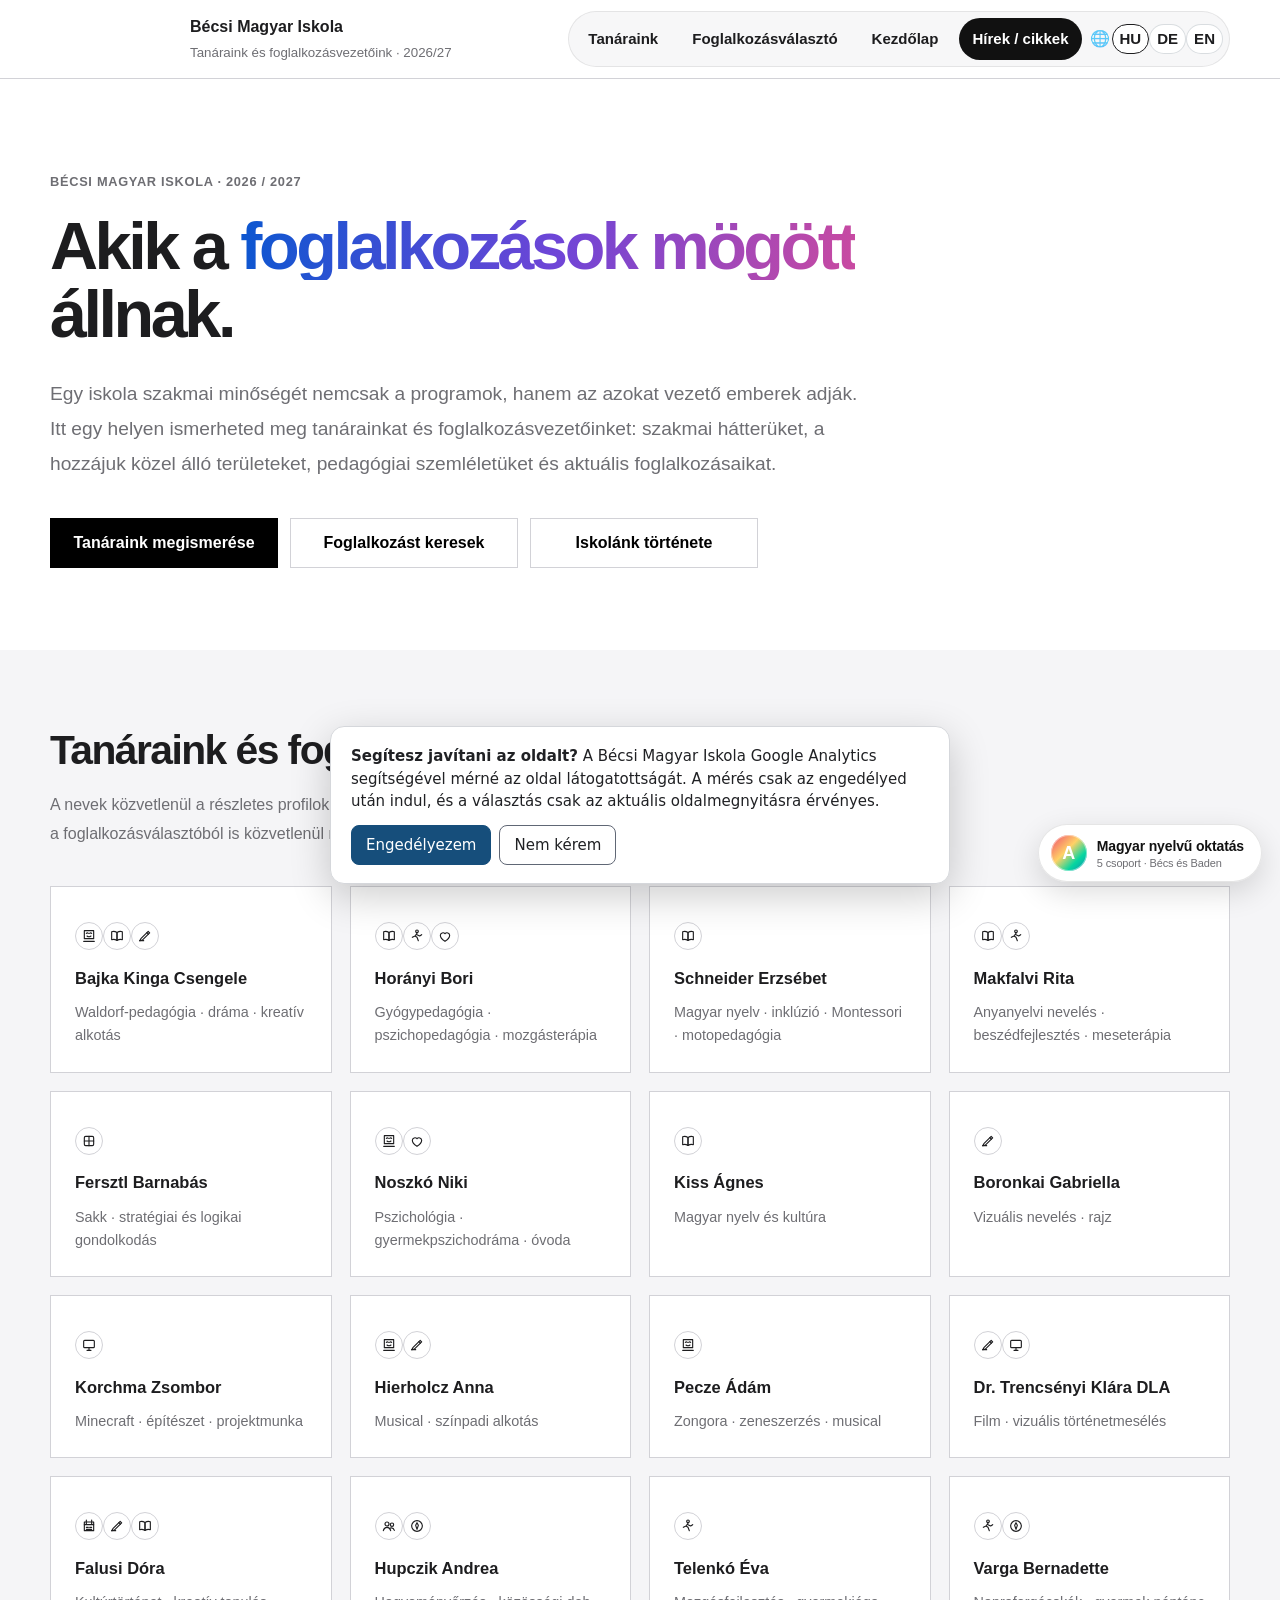
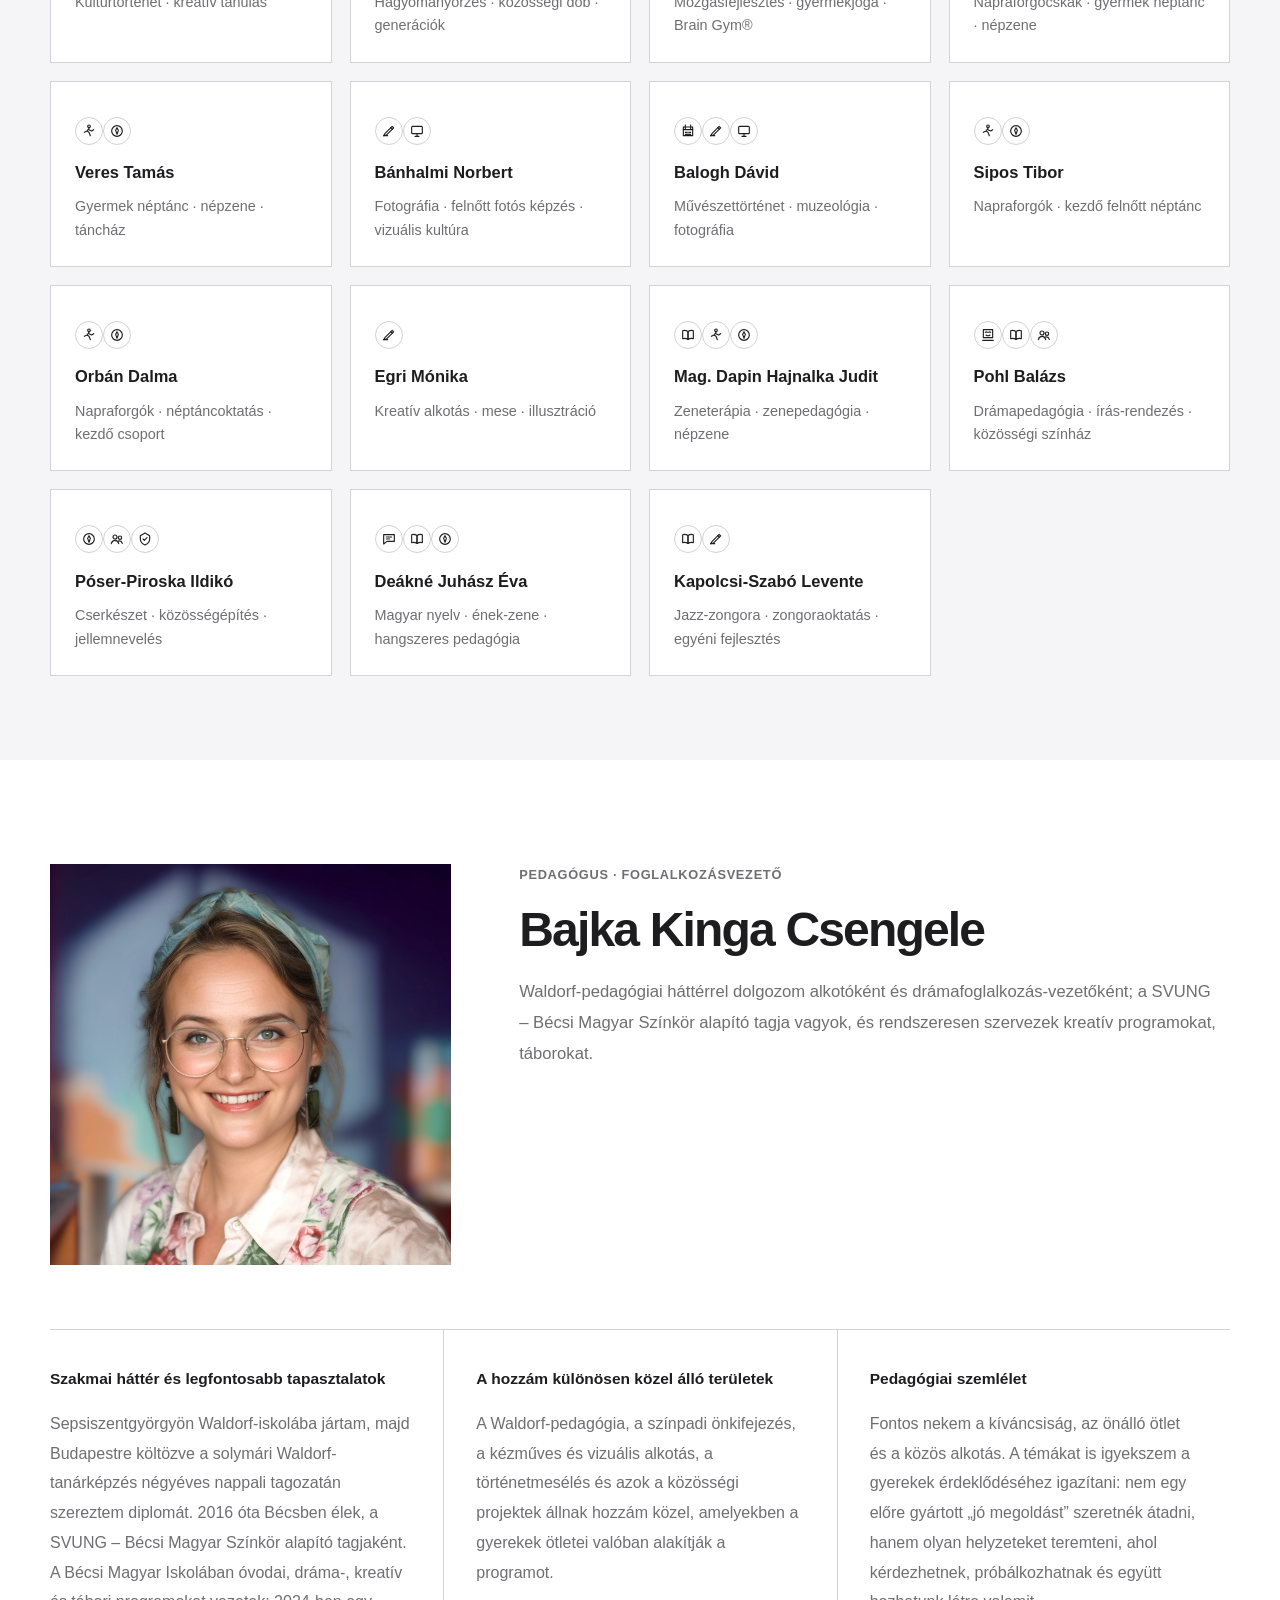
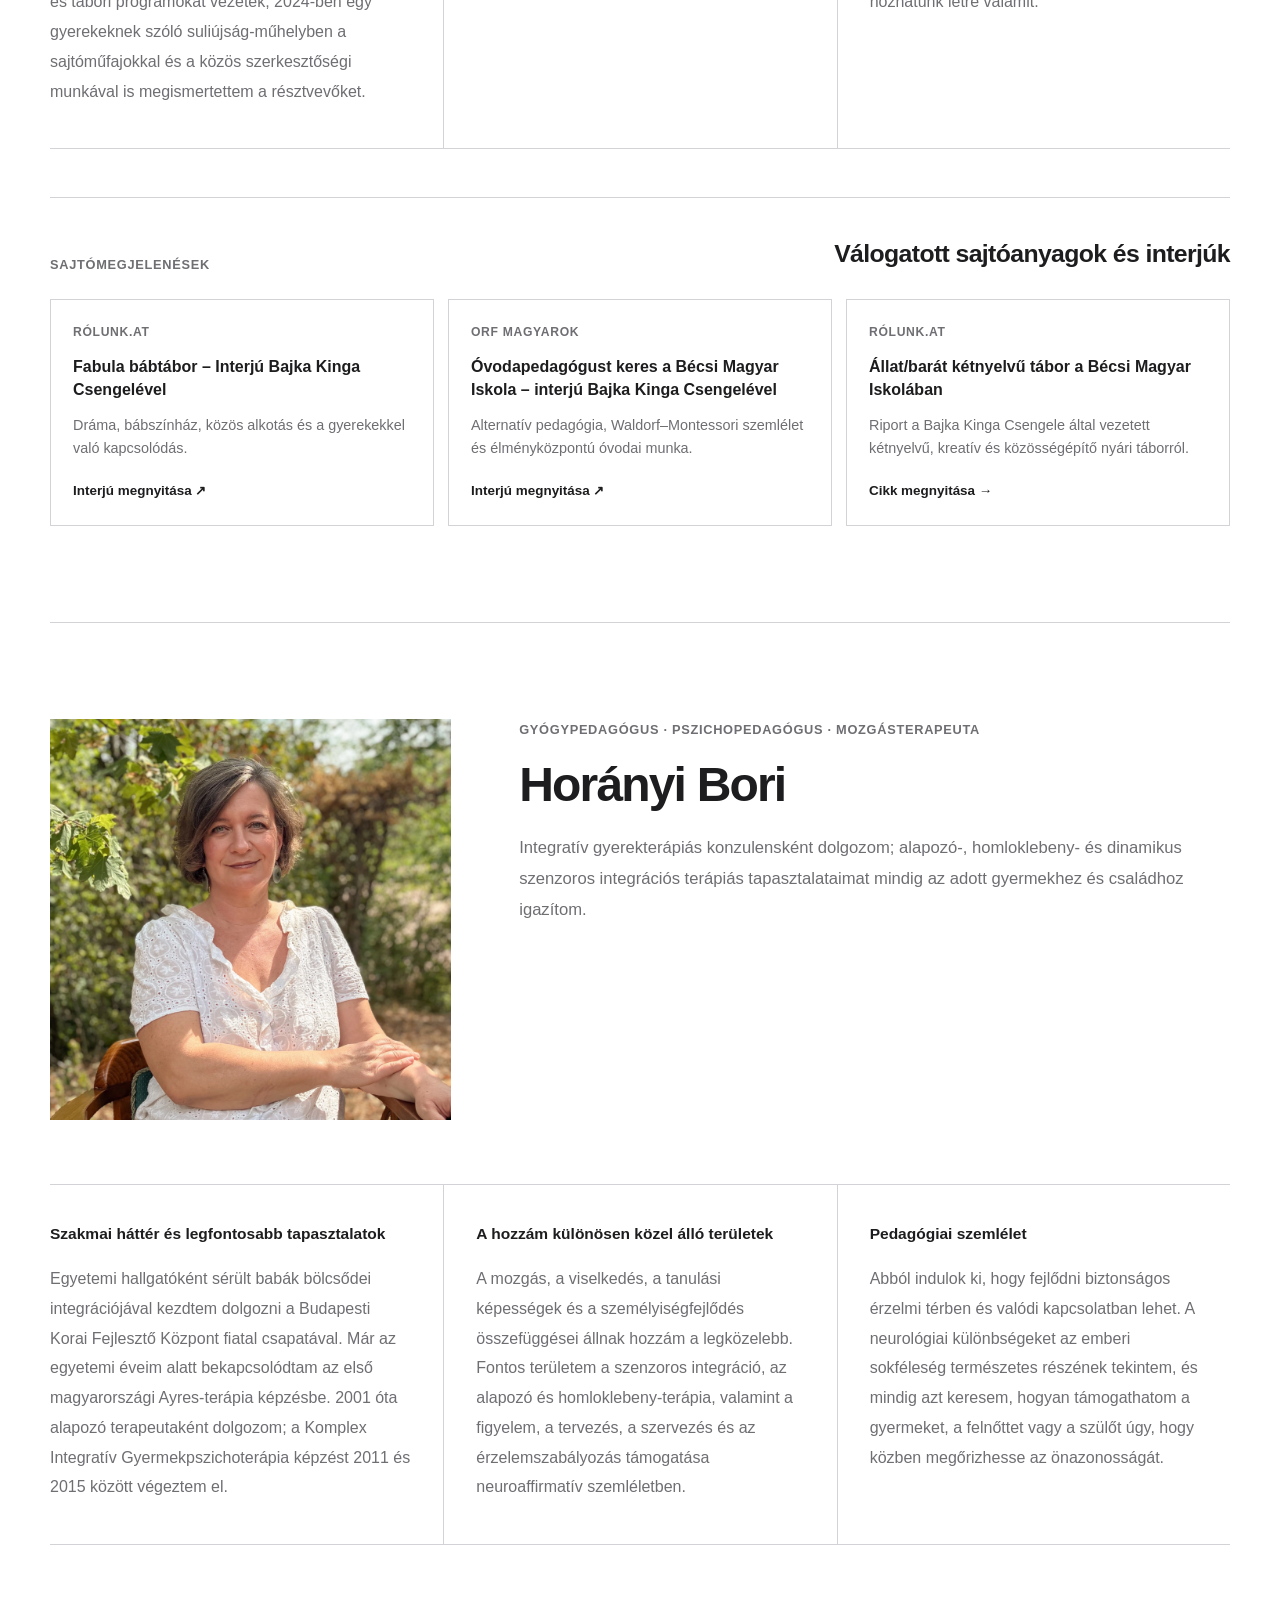
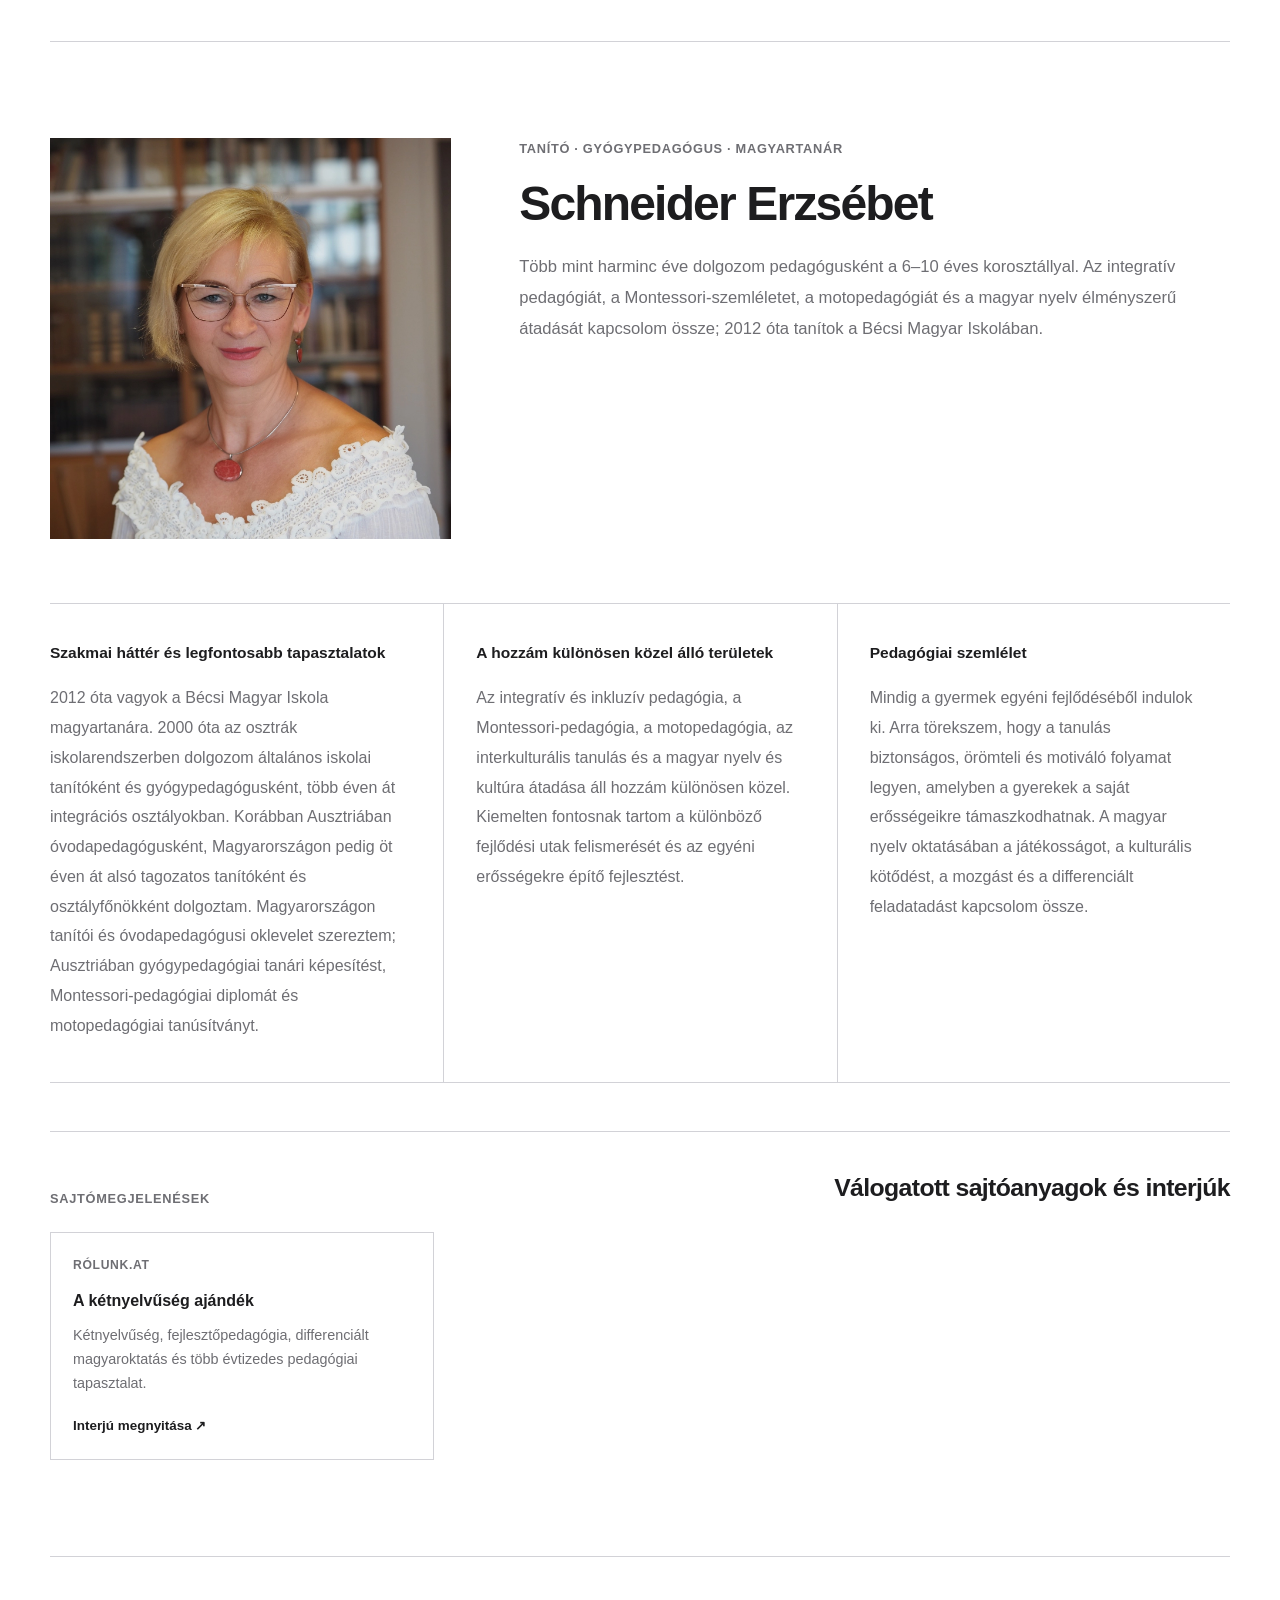
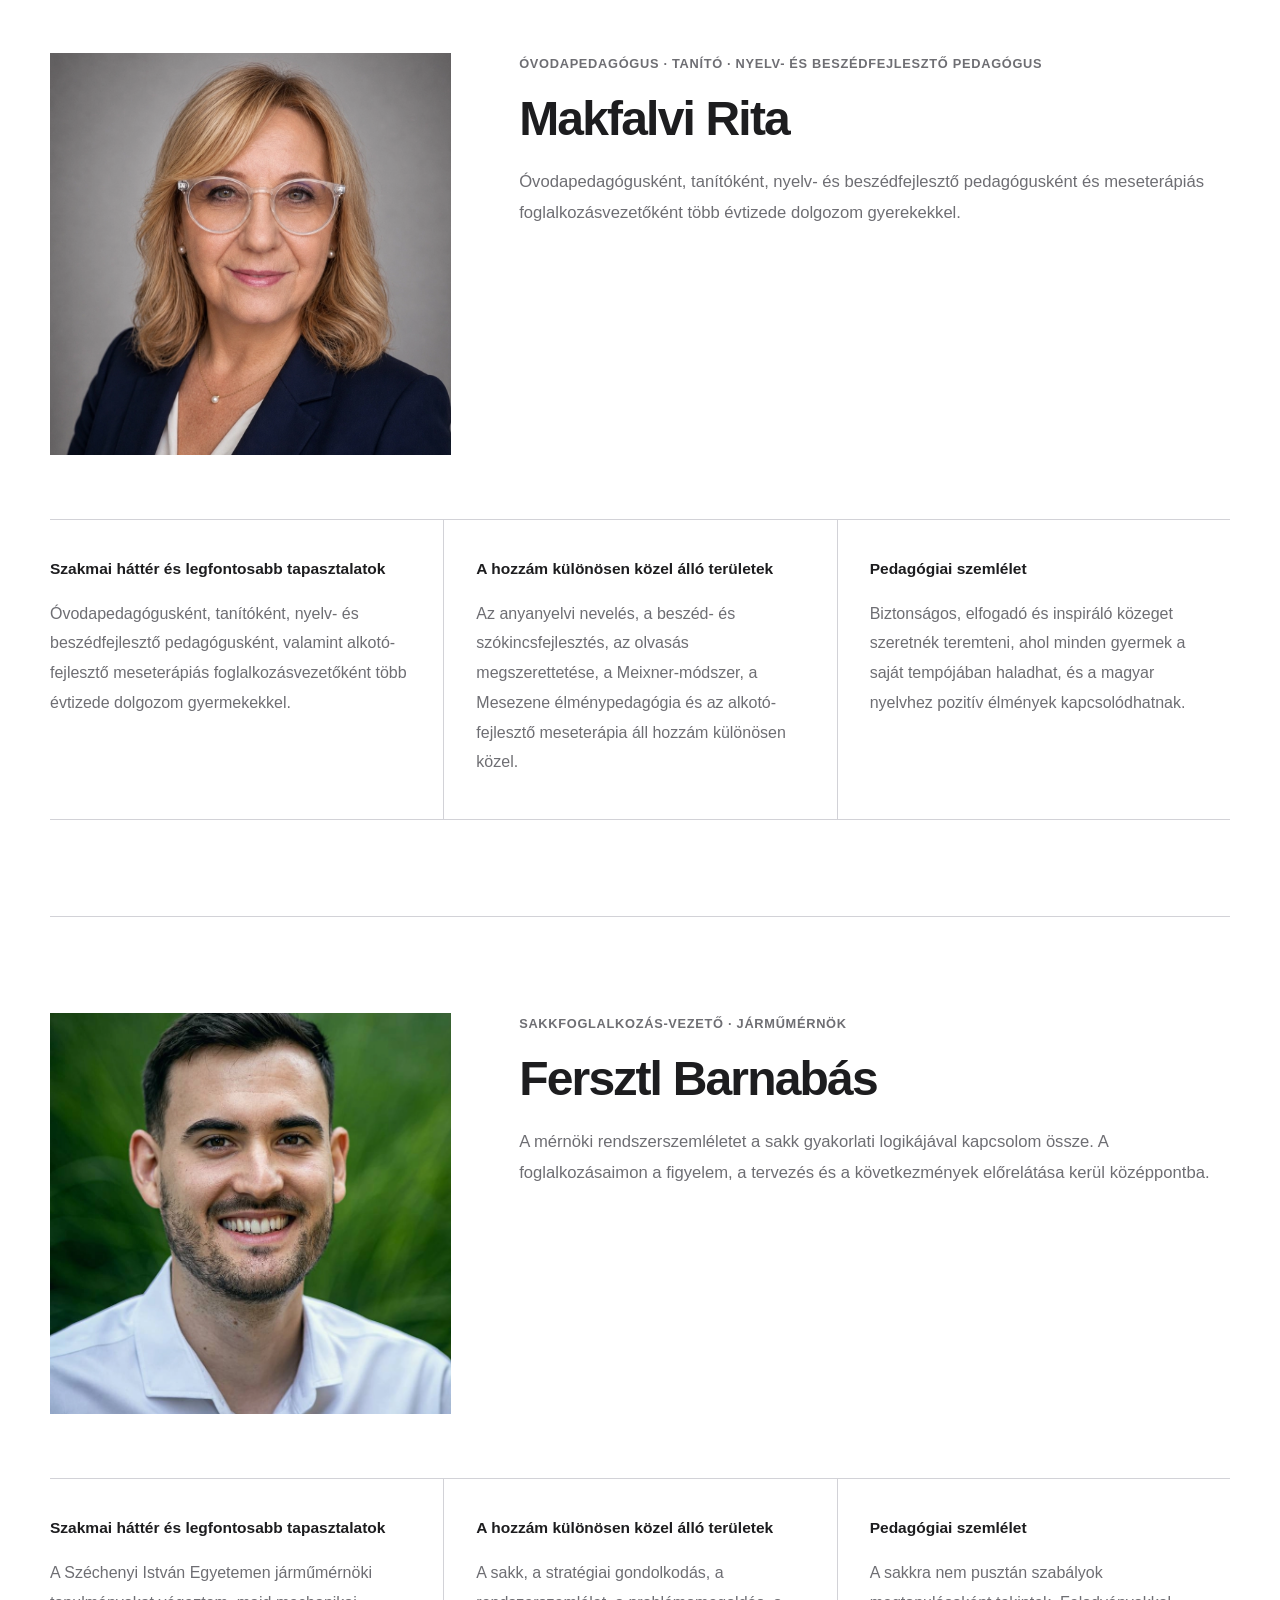
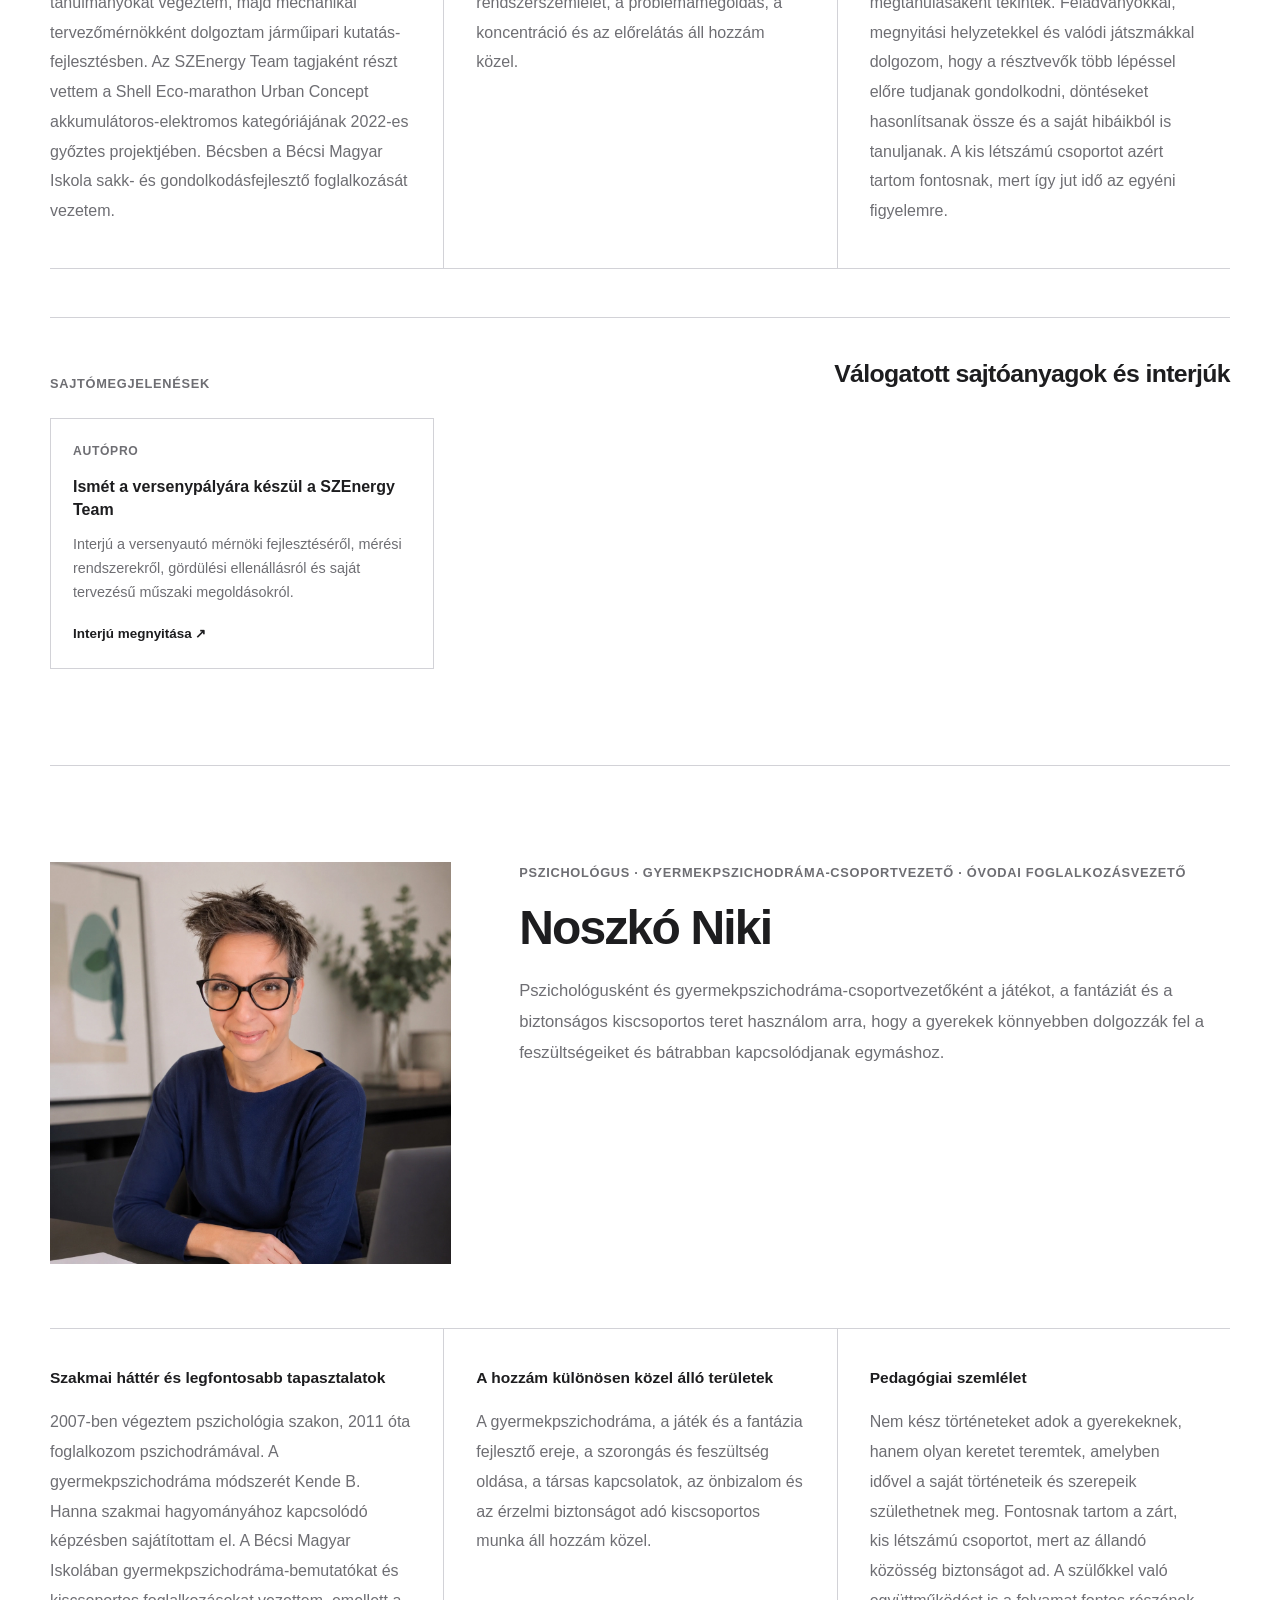
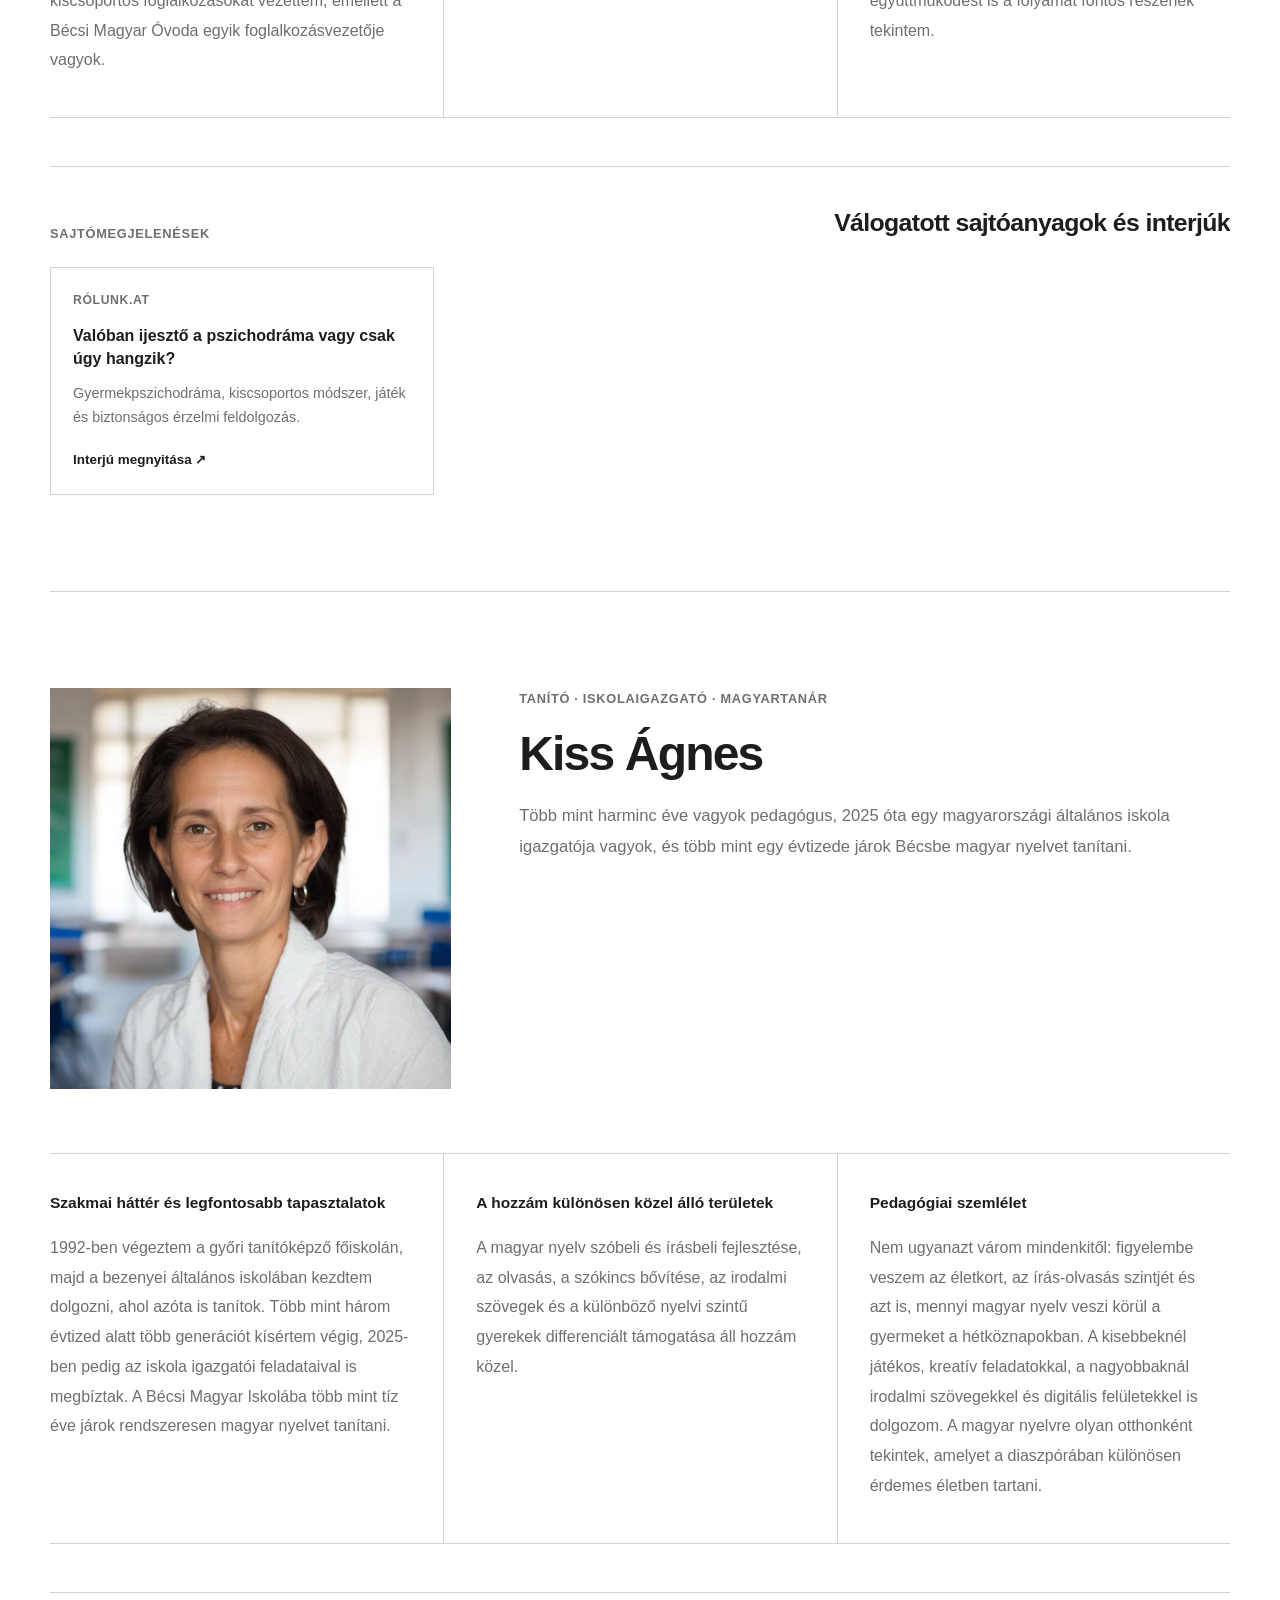
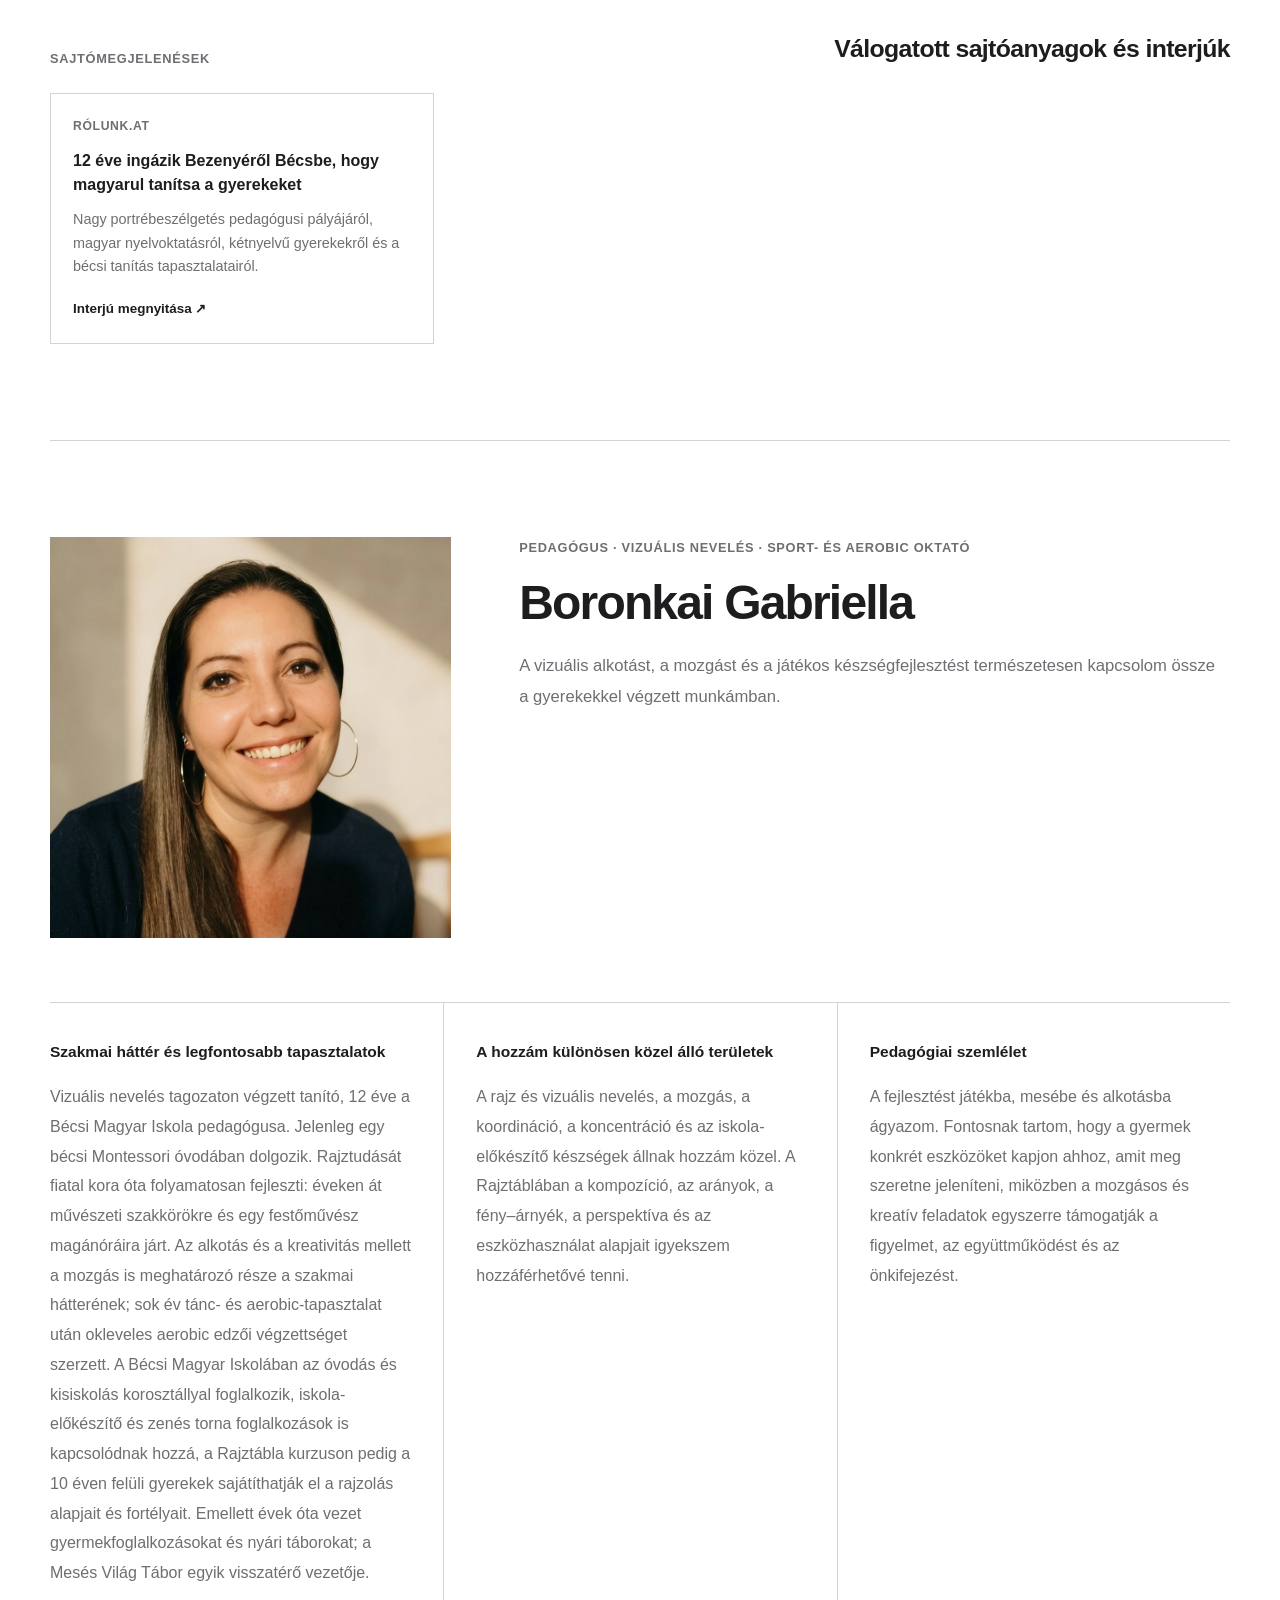
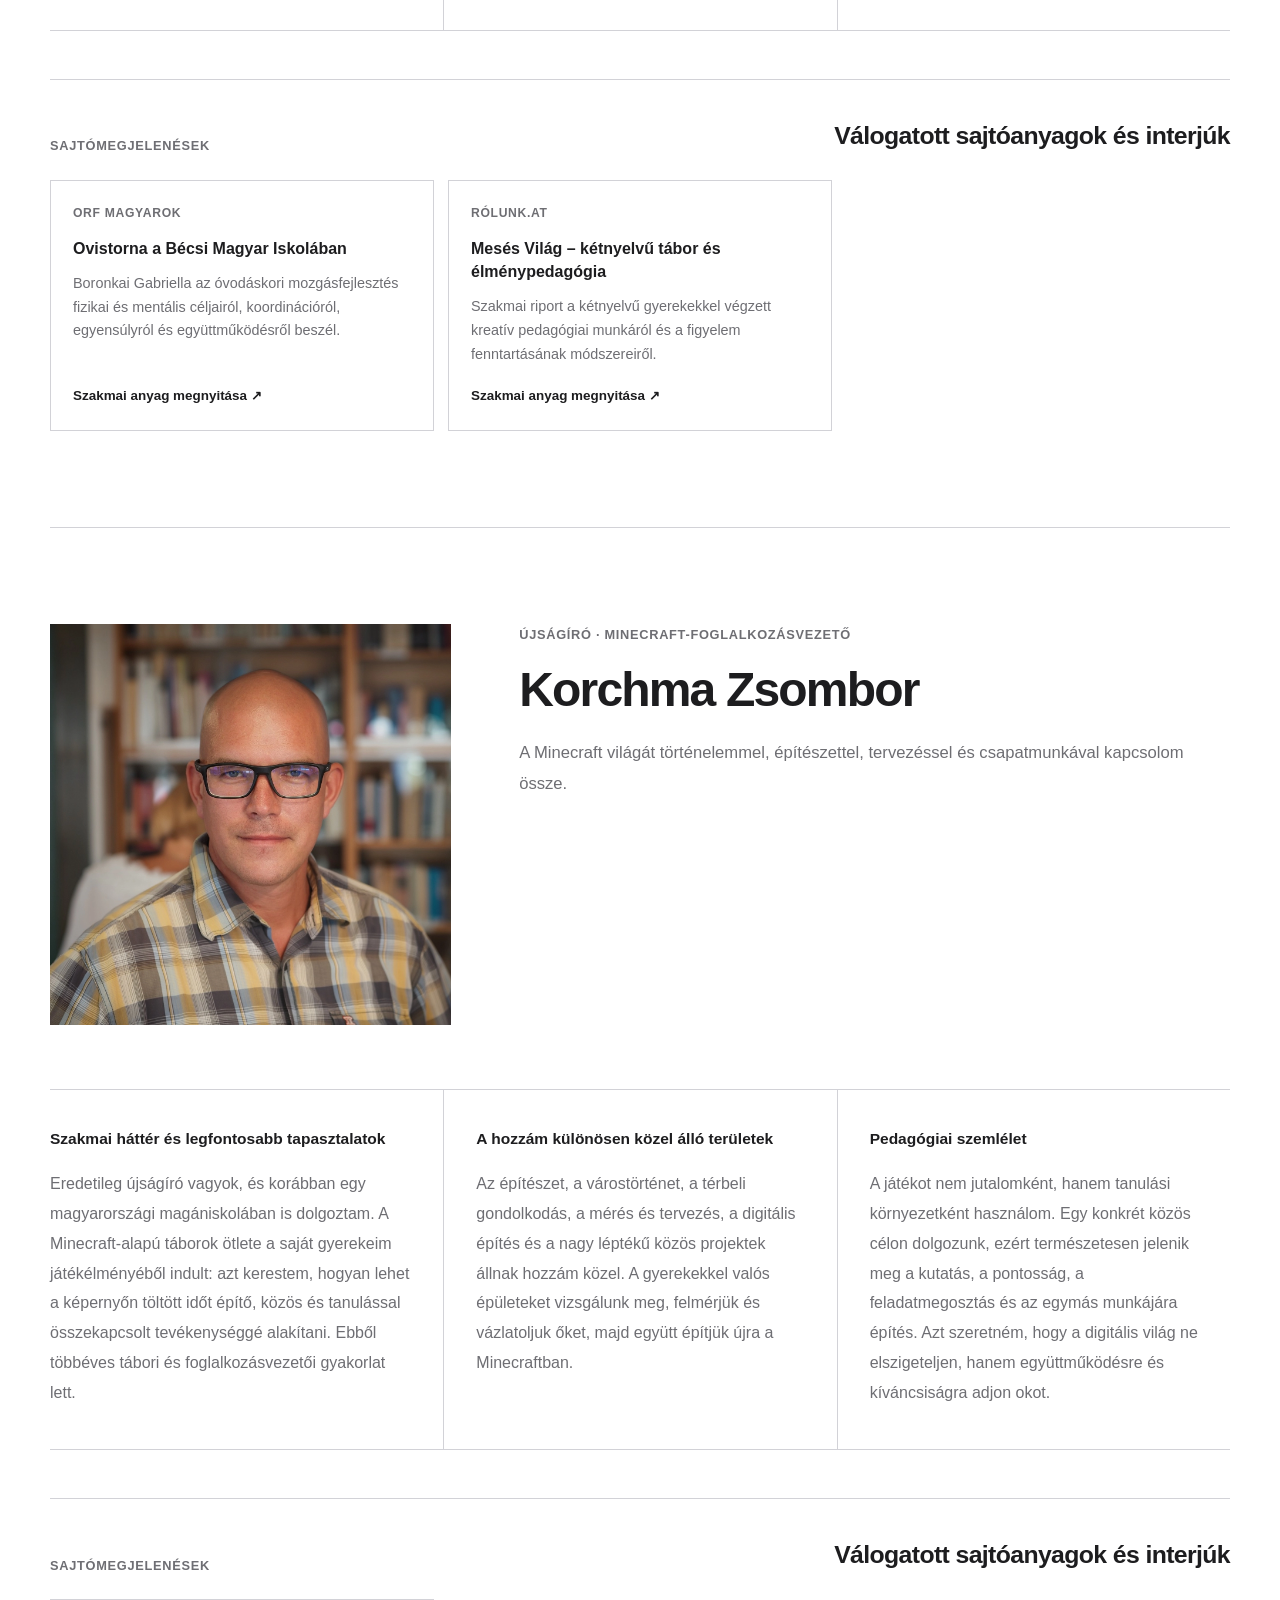
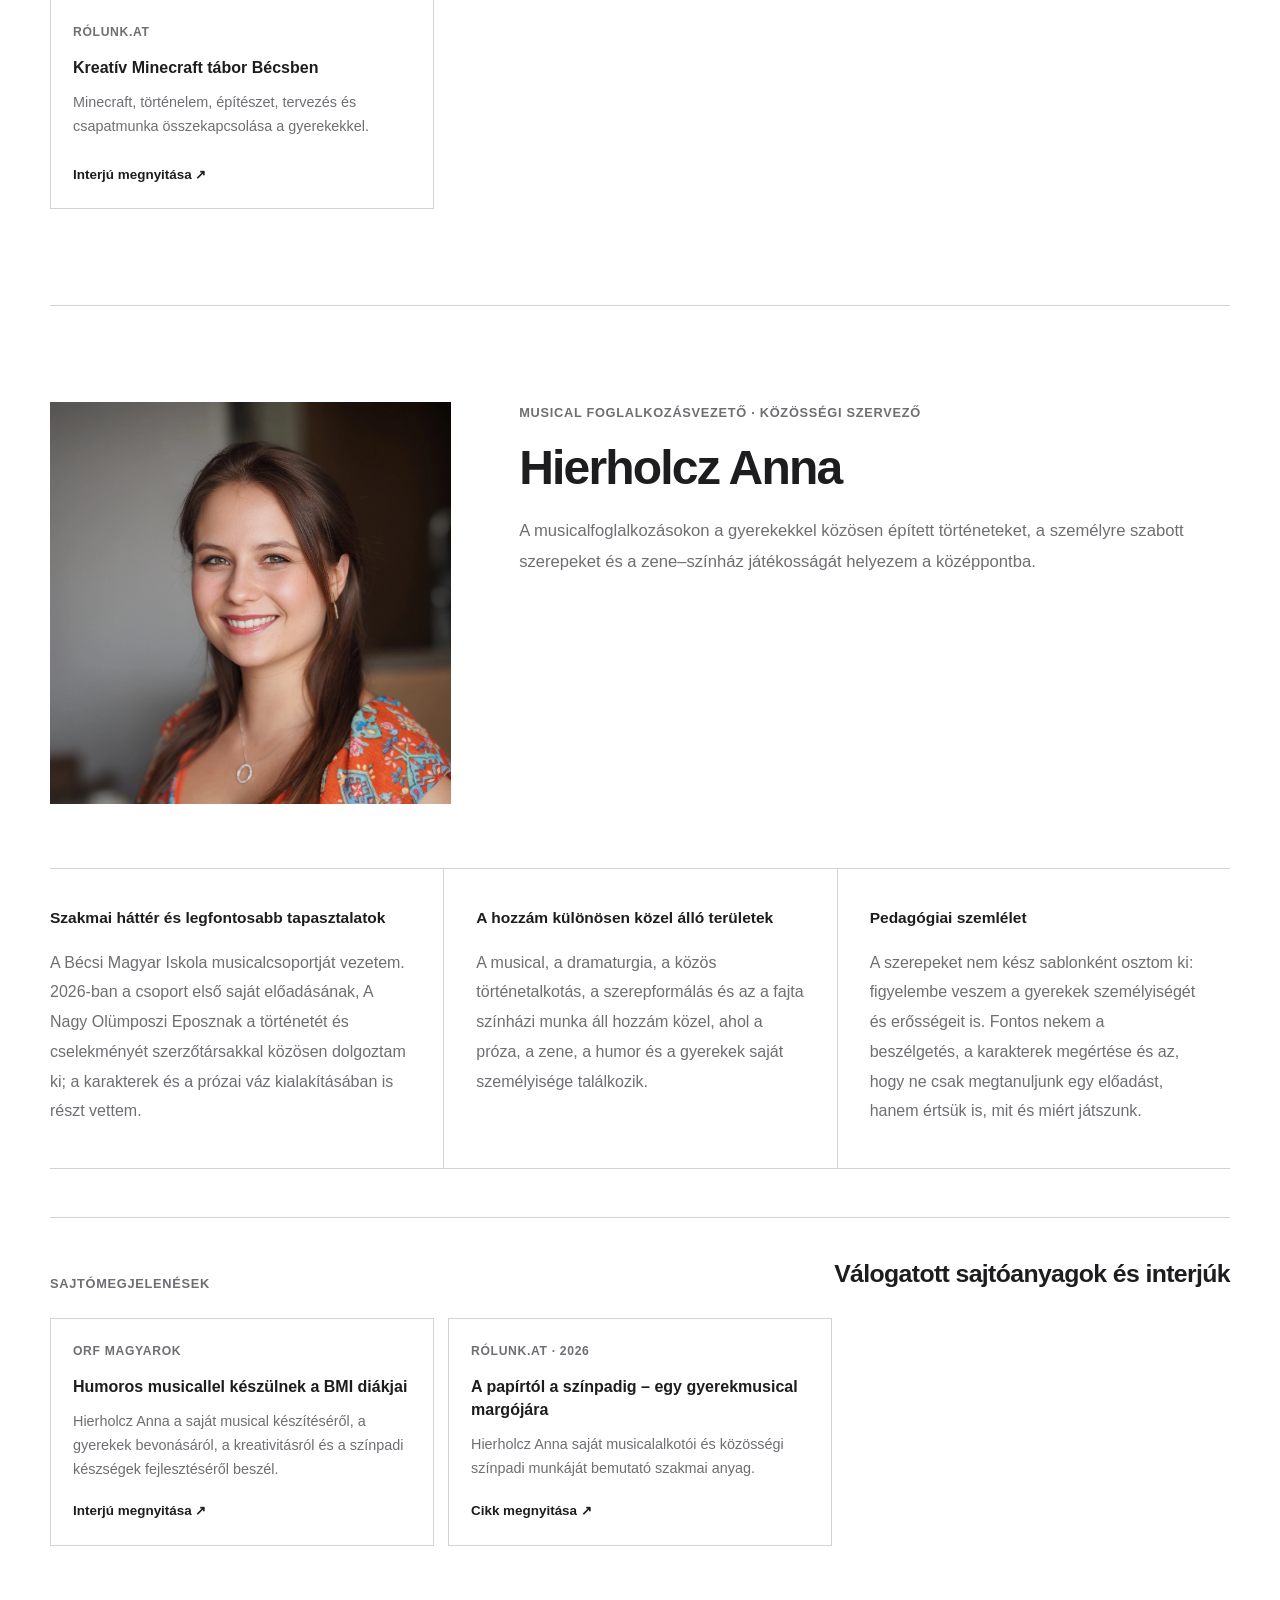
==== commit b7bee1ae: "Add Kapolcsi-Szabo Levente teacher profile and authority sources" ====
--- a/index.html
+++ b/index.html
@@ -21,7 +21,7 @@
 <meta property="og:type" content="website"><meta property="og:site_name" content="Bécsi Magyar Iskola"><meta property="og:locale" content="hu_AT"><meta property="og:title" content="Magyar tanárok Bécsben | Bécsi Magyar Iskola"><meta property="og:description" content="Szakmai háttér, kiemelt területek, pedagógiai szemlélet és aktuális foglalkozások egy helyen."><meta property="og:url" content="https://tanarok.magyariskola.at/">
 <link rel="icon" href="https://programvalaszto.magyariskola.at/bmi-butterfly-favicon.png?v=20260902" type="image/png">
 <link rel="stylesheet" href="styles.css?v=20260901-program-buttons-v4">
-<script type="application/ld+json">{"@context":"https://schema.org","@graph":[{"@type":"EducationalOrganization","@id":"https://www.magyariskola.at/#school","name":"Bécsi Magyar Iskola","foundingDate":"1987","description":"A Bécsi Magyar Iskolát 1987-ben alapították; 2027-ben ünnepli fennállásának 40. évfordulóját.","alternateName":["BMI","Wiener Ungarische Schule"],"url":"https://www.magyariskola.at/","sameAs":["https://hu.wikipedia.org/wiki/Bécsi_Magyar_Iskola"],"hasMap":"https://www.google.com/maps/search/?api=1&query=Schwedenplatz%202%20Laurenzerberg%205%201010%20Wien%20Austria","email":"office@magyariskola.at","telephone":"+43 650 3312 090","address":{"@type":"PostalAddress","streetAddress":"Schwedenplatz 2 / Laurenzerberg 5, 1. em., Top 8–9","postalCode":"1010","addressLocality":"Wien","addressCountry":"AT"},"areaServed":[{"@type":"City","name":"Wien"},{"@type":"City","name":"Baden bei Wien"},{"@type":"Country","name":"Austria"}],"parentOrganization":{"@type":"Organization","name":"Ausztriai Magyar Egyesületek és Szervezetek Központi Szövetsége","url":"https://www.kozpontiszovetseg.at/"},"subjectOf":[{"@id":"https://tanarok.magyariskola.at/#page"},{"@id":"https://programvalaszto.magyariskola.at/#page"}]},{"@type":"WebSite","@id":"https://tanarok.magyariskola.at/#website","url":"https://tanarok.magyariskola.at/","name":"Bécsi Magyar Iskola – Tanáraink","inLanguage":"hu","publisher":{"@id":"https://www.magyariskola.at/#school"},"isPartOf":{"@id":"https://www.magyariskola.at/#school"}},{"@type":"CollectionPage","@id":"https://tanarok.magyariskola.at/#page","url":"https://tanarok.magyariskola.at/","name":"Tanáraink és foglalkozásvezetőink","description":"A Bécsi Magyar Iskola tanárainak és foglalkozásvezetőinek szakmai profiljai, pedagógiai szemlélete és kapcsolódó 2026/27-es programjai.","inLanguage":"hu","isPartOf":{"@id":"https://tanarok.magyariskola.at/#website"},"about":{"@id":"https://www.magyariskola.at/#school"},"relatedLink":["https://www.kozpontiszovetseg.at/","https://www.magyariskola.at/","https://programvalaszto.magyariskola.at/","https://zenebona.magyariskola.at/","https://taltosdob.magyariskola.at/","https://2026.magyariskola.at/","https://www.vipach.at/","https://www.musicaltarsulat.at/"]},{"@type":"ItemList","@id":"https://tanarok.magyariskola.at/#teachers","name":"Bécsi Magyar Iskola tanárai és foglalkozásvezetői","numberOfItems":26,"itemListElement":[{"@type":"ListItem","position":1,"item":{"@id":"https://tanarok.magyariskola.at/#bajka-kinga-csengele"}},{"@type":"ListItem","position":2,"item":{"@id":"https://tanarok.magyariskola.at/#horanyi-bori"}},{"@type":"ListItem","position":3,"item":{"@id":"https://tanarok.magyariskola.at/#schneider-erzsebet"}},{"@type":"ListItem","position":4,"item":{"@id":"https://tanarok.magyariskola.at/#makfalvi-rita"}},{"@type":"ListItem","position":5,"item":{"@id":"https://tanarok.magyariskola.at/#fersztl-barnabas"}},{"@type":"ListItem","position":6,"item":{"@id":"https://tanarok.magyariskola.at/#noszko-niki"}},{"@type":"ListItem","position":7,"item":{"@id":"https://tanarok.magyariskola.at/#kiss-agnes"}},{"@type":"ListItem","position":8,"item":{"@id":"https://tanarok.magyariskola.at/#boronkai-gabriella"}},{"@type":"ListItem","position":9,"item":{"@id":"https://tanarok.magyariskola.at/#korchma-zsombor"}},{"@type":"ListItem","position":10,"item":{"@id":"https://tanarok.magyariskola.at/#hierholcz-anna"}},{"@type":"ListItem","position":11,"item":{"@id":"https://tanarok.magyariskola.at/#pecze-adam"}},{"@type":"ListItem","position":12,"item":{"@id":"https://tanarok.magyariskola.at/#trencsenyi-klara"}},{"@type":"ListItem","position":13,"item":{"@id":"https://tanarok.magyariskola.at/#falusi-dora"}},{"@type":"ListItem","position":14,"item":{"@id":"https://tanarok.magyariskola.at/#hupczik-andrea"}},{"@type":"ListItem","position":15,"item":{"@id":"https://tanarok.magyariskola.at/#telenko-eva"}},{"@type":"ListItem","position":16,"item":{"@id":"https://tanarok.magyariskola.at/#varga-bernadette"}},{"@type":"ListItem","position":17,"item":{"@id":"https://tanarok.magyariskola.at/#veres-tamas"}},{"@type":"ListItem","position":18,"item":{"@id":"https://tanarok.magyariskola.at/#banhalmi-norbert"}},{"@type":"ListItem","position":19,"item":{"@id":"https://tanarok.magyariskola.at/#balogh-david"}},{"@type":"ListItem","position":20,"item":{"@id":"https://tanarok.magyariskola.at/#sipos-tibor"}},{"@type":"ListItem","position":21,"item":{"@id":"https://tanarok.magyariskola.at/#orban-dalma"}},{"@type":"ListItem","position":22,"item":{"@id":"https://tanarok.magyariskola.at/#egri-monika"}},{"@type":"ListItem","position":23,"item":{"@id":"https://tanarok.magyariskola.at/#dapin-hajnalka-judit"}},{"@type":"ListItem","position":24,"item":{"@id":"https://tanarok.magyariskola.at/#pohl-balazs"}},{"@type":"ListItem","position":25,"item":{"@id":"https://tanarok.magyariskola.at/#poser-piroska-ildiko"}},{"@type":"ListItem","position":26,"item":{"@id":"https://tanarok.magyariskola.at/#deakne-juhasz-eva"}}]},{"@type":"Person","@id":"https://tanarok.magyariskola.at/#bajka-kinga-csengele","name":"Bajka Kinga Csengele","jobTitle":"Pedagógus · foglalkozásvezető","url":"https://tanarok.magyariskola.at/#bajka-kinga-csengele","image":"https://tanarok.magyariskola.at/bajka-kinga-csengele-20260901.webp","affiliation":{"@id":"https://www.magyariskola.at/#school"}},{"@type":"Person","@id":"https://tanarok.magyariskola.at/#horanyi-bori","name":"Horányi Bori","jobTitle":"Gyógypedagógus · pszichopedagógus · mozgásterapeuta","url":"https://tanarok.magyariskola.at/#horanyi-bori","image":"https://tanarok.magyariskola.at/horanyi-bori-20260901.webp","affiliation":{"@id":"https://www.magyariskola.at/#school"}},{"@type":"Person","@id":"https://tanarok.magyariskola.at/#schneider-erzsebet","name":"Schneider Erzsébet","jobTitle":"Tanító · gyógypedagógus · magyartanár","url":"https://tanarok.magyariskola.at/#schneider-erzsebet","image":"https://tanarok.magyariskola.at/lisa-20260901.webp","affiliation":{"@id":"https://www.magyariskola.at/#school"}},{"@type":"Person","@id":"https://tanarok.magyariskola.at/#makfalvi-rita","name":"Makfalvi Rita","jobTitle":"Óvodapedagógus · tanító · nyelv- és beszédfejlesztő pedagógus","url":"https://tanarok.magyariskola.at/#makfalvi-rita","image":"https://tanarok.magyariskola.at/assets/rita.webp","affiliation":{"@id":"https://www.magyariskola.at/#school"}},{"@type":"Person","@id":"https://tanarok.magyariskola.at/#fersztl-barnabas","name":"Fersztl Barnabás","jobTitle":"Sakkfoglalkozás-vezető · mérnöki szemlélet","url":"https://tanarok.magyariskola.at/#fersztl-barnabas","image":"https://tanarok.magyariskola.at/fersztl-barnabas-20260901.webp","affiliation":{"@id":"https://www.magyariskola.at/#school"}},{"@type":"Person","@id":"https://tanarok.magyariskola.at/#noszko-niki","name":"Noszkó Niki","jobTitle":"Pszichológus · gyermekpszichodráma-csoportvezető","url":"https://tanarok.magyariskola.at/#noszko-niki","image":"https://tanarok.magyariskola.at/assets/noszko_niki.webp","affiliation":{"@id":"https://www.magyariskola.at/#school"}},{"@type":"Person","@id":"https://tanarok.magyariskola.at/#kiss-agnes","name":"Kiss Ágnes","jobTitle":"Tanító · iskolaigazgató · magyartanár","url":"https://tanarok.magyariskola.at/#kiss-agnes","image":"https://tanarok.magyariskola.at/kiss-agnes-20260901.webp","affiliation":{"@id":"https://www.magyariskola.at/#school"}},{"@type":"Person","@id":"https://tanarok.magyariskola.at/#boronkai-gabriella","name":"Boronkai Gabriella","jobTitle":"Pedagógus · vizuális és mozgásos foglalkozásvezető","url":"https://tanarok.magyariskola.at/#boronkai-gabriella","image":"https://tanarok.magyariskola.at/gabi.webp","affiliation":{"@id":"https://www.magyariskola.at/#school"}},{"@type":"Person","@id":"https://tanarok.magyariskola.at/#korchma-zsombor","name":"Korchma Zsombor","jobTitle":"Minecraft- és projektfoglalkozás-vezető","url":"https://tanarok.magyariskola.at/#korchma-zsombor","image":"https://tanarok.magyariskola.at/korchma-zsombor-20260901.webp","affiliation":{"@id":"https://www.magyariskola.at/#school"}},{"@type":"Person","@id":"https://tanarok.magyariskola.at/#hierholcz-anna","name":"Hierholcz Anna","jobTitle":"Musical- és színpadi foglalkozásvezető","url":"https://tanarok.magyariskola.at/#hierholcz-anna","image":"https://tanarok.magyariskola.at/hierholcz-anna-20260901.webp","affiliation":{"@id":"https://www.magyariskola.at/#school"}},{"@type":"Person","@id":"https://tanarok.magyariskola.at/#pecze-adam","name":"Pecze Ádám","jobTitle":"Zongora · zeneszerzés · musical","url":"https://tanarok.magyariskola.at/#pecze-adam","image":"https://tanarok.magyariskola.at/assets/adam.webp","affiliation":{"@id":"https://www.magyariskola.at/#school"}},{"@type":"Person","@id":"https://tanarok.magyariskola.at/#trencsenyi-klara","name":"Dr. Trencsényi Klára DLA","jobTitle":"Operatőr · dokumentumfilm-rendező · filmes oktató","url":"https://tanarok.magyariskola.at/#trencsenyi-klara","image":"https://tanarok.magyariskola.at/assets/Trencsenyi_Klara_photo2024.webp","affiliation":{"@id":"https://www.magyariskola.at/#school"}},{"@type":"Person","@id":"https://tanarok.magyariskola.at/#falusi-dora","name":"Falusi Dóra","jobTitle":"Vallástudományi kutató · szerkesztő · foglalkozásvezető","url":"https://tanarok.magyariskola.at/#falusi-dora","image":"https://tanarok.magyariskola.at/assets/falusi_dora.webp","affiliation":{"@id":"https://www.magyariskola.at/#school"}},{"@type":"Person","@id":"https://tanarok.magyariskola.at/#hupczik-andrea","name":"Hupczik Andrea","jobTitle":"Informatikatanár · hagyományőrző közösségi szervező","url":"https://tanarok.magyariskola.at/#hupczik-andrea","image":"https://tanarok.magyariskola.at/assets/hupczik-andrea.webp","affiliation":{"@id":"https://www.magyariskola.at/#school"}},{"@type":"Person","@id":"https://tanarok.magyariskola.at/#varga-bernadette","name":"Varga Bernadette","jobTitle":"Dipl.-Ing. · gyermek-néptánc-foglalkozásvezető · Napraforgócskák","url":"https://tanarok.magyariskola.at/#varga-bernadette","image":"https://tanarok.magyariskola.at/assets/bernadett.webp","affiliation":{"@id":"https://www.magyariskola.at/#school"}},{"@type":"Person","@id":"https://tanarok.magyariskola.at/#veres-tamas","name":"Veres Tamás","jobTitle":"Gyermek néptánc- és népzenei foglalkozásvezető","url":"https://tanarok.magyariskola.at/#veres-tamas","image":"https://tanarok.magyariskola.at/assets/tamas.webp","affiliation":{"@id":"https://www.magyariskola.at/#school"}},{"@type":"Person","@id":"https://tanarok.magyariskola.at/#banhalmi-norbert","name":"Bánhalmi Norbert","jobTitle":"Fotóművész · fotográfiai oktató","url":"https://tanarok.magyariskola.at/#banhalmi-norbert","image":"https://tanarok.magyariskola.at/banhalmi-norbert-20260901.webp","affiliation":{"@id":"https://www.magyariskola.at/#school"}},{"@type":"Person","@id":"https://tanarok.magyariskola.at/#balogh-david","name":"Balogh Dávid","jobTitle":"Művészettörténész · muzeológus · fotográfiai foglalkozásvezető","url":"https://tanarok.magyariskola.at/#balogh-david","image":"https://tanarok.magyariskola.at/assets/balogh_david.webp","affiliation":{"@id":"https://www.magyariskola.at/#school"}},{"@type":"Person","@id":"https://tanarok.magyariskola.at/#sipos-tibor","name":"Sipos Tibor","jobTitle":"Néptáncoktató","url":"https://tanarok.magyariskola.at/#sipos-tibor","image":"https://tanarok.magyariskola.at/assets/sipos.webp","affiliation":{"@id":"https://www.magyariskola.at/#school"}},{"@type":"Person","@id":"https://tanarok.magyariskola.at/#orban-dalma","name":"Orbán Dalma","jobTitle":"Néptáncoktató","url":"https://tanarok.magyariskola.at/#orban-dalma","image":"https://tanarok.magyariskola.at/assets/dalma.webp","affiliation":{"@id":"https://www.magyariskola.at/#school"}},{"@type":"Person","@id":"https://tanarok.magyariskola.at/#egri-monika","name":"Egri Mónika","jobTitle":"Illusztrátor · kreatív foglalkozásvezető","url":"https://tanarok.magyariskola.at/#egri-monika","image":"https://tanarok.magyariskola.at/assets/egri_monika.webp","affiliation":{"@id":"https://www.magyariskola.at/#school"}},{"@type":"Person","@id":"https://tanarok.magyariskola.at/#dapin-hajnalka-judit","name":"Mag. Dapin Hajnalka Judit","jobTitle":"Zenepedagógus · zeneterapeuta","url":"https://tanarok.magyariskola.at/#dapin-hajnalka-judit","image":"https://tanarok.magyariskola.at/dapin-hajnalka-judit-20260901.webp","affiliation":{"@id":"https://www.magyariskola.at/#school"}},{"@type":"Person","@id":"https://tanarok.magyariskola.at/#telenko-eva","name":"Telenkó Éva","jobTitle":"Mozgás- és képességfejlesztő · kisgyermeknevelő · gyermekjóga- és Brain Gym®-oktató","url":"https://tanarok.magyariskola.at/#telenko-eva","affiliation":{"@id":"https://www.magyariskola.at/#school"},"image":"https://tanarok.magyariskola.at/assets/telenko_eva.webp"},{"@type":"Person","@id":"https://tanarok.magyariskola.at/#pohl-balazs","name":"Pohl Balázs","jobTitle":"Drámapedagógus · író-rendező · SVUNG művészeti vezető","url":"https://tanarok.magyariskola.at/#pohl-balazs","affiliation":{"@id":"https://www.magyariskola.at/#school"},"image":"https://tanarok.magyariskola.at/assets/pohl_balazs.webp"},{"@type":"Person","@id":"https://tanarok.magyariskola.at/#poser-piroska-ildiko","name":"Póser-Piroska Ildikó","jobTitle":"Csapatparancsnok · ifjúsági közösségi vezető","url":"https://tanarok.magyariskola.at/#poser-piroska-ildiko","affiliation":{"@id":"https://www.magyariskola.at/#school"},"image":"https://tanarok.magyariskola.at/assets/piroska.webp"},{"@type":"Person","@id":"https://tanarok.magyariskola.at/#deakne-juhasz-eva","name":"Deákné Juhász Éva","jobTitle":"Ének-zene tanár · tanító · hangszeres pedagógus","description":"A magyar nyelvet és a zenét összekapcsoló pedagógiai munkában több évtizedes tapasztalattal rendelkező tanár és foglalkozásvezető.","url":"https://tanarok.magyariskola.at/#deakne-juhasz-eva","image":"https://tanarok.magyariskola.at/deakne.webp","affiliation":{"@id":"https://www.magyariskola.at/#school"},"knowsAbout":["magyar nyelv","ének-zene","gyermekdal","zongora","tambura","gitár","ukulele","furulya","magyar irodalom","nyelvtan","közösségi zene"],"subjectOf":["https://www.kisalfold.hu/mosonmagyarovar-es-kornyeke/2014/12/rajkaiak-zenes-adventje","https://www.kisalfold.hu/gyor-es-kornyeke/2018/09/gyori-nep-es-vilagzenei-fesztival-nyarbucsuztatok-regisegvasar-megyei-programajanlo-a-hetvegere","https://mnl.gov.hu/download/file/fid/573356","https://hebraisztika.elte.hu/site/searchresult?callnumber=69.3."]}]}</script>
+<script type="application/ld+json">{"@context":"https://schema.org","@graph":[{"@type":"EducationalOrganization","@id":"https://www.magyariskola.at/#school","name":"Bécsi Magyar Iskola","foundingDate":"1987","description":"A Bécsi Magyar Iskolát 1987-ben alapították; 2027-ben ünnepli fennállásának 40. évfordulóját.","alternateName":["BMI","Wiener Ungarische Schule"],"url":"https://www.magyariskola.at/","sameAs":["https://hu.wikipedia.org/wiki/Bécsi_Magyar_Iskola"],"hasMap":"https://www.google.com/maps/search/?api=1&query=Schwedenplatz%202%20Laurenzerberg%205%201010%20Wien%20Austria","email":"office@magyariskola.at","telephone":"+43 650 3312 090","address":{"@type":"PostalAddress","streetAddress":"Schwedenplatz 2 / Laurenzerberg 5, 1. em., Top 8–9","postalCode":"1010","addressLocality":"Wien","addressCountry":"AT"},"areaServed":[{"@type":"City","name":"Wien"},{"@type":"City","name":"Baden bei Wien"},{"@type":"Country","name":"Austria"}],"parentOrganization":{"@type":"Organization","name":"Ausztriai Magyar Egyesületek és Szervezetek Központi Szövetsége","url":"https://www.kozpontiszovetseg.at/"},"subjectOf":[{"@id":"https://tanarok.magyariskola.at/#page"},{"@id":"https://programvalaszto.magyariskola.at/#page"}]},{"@type":"WebSite","@id":"https://tanarok.magyariskola.at/#website","url":"https://tanarok.magyariskola.at/","name":"Bécsi Magyar Iskola – Tanáraink","inLanguage":"hu","publisher":{"@id":"https://www.magyariskola.at/#school"},"isPartOf":{"@id":"https://www.magyariskola.at/#school"}},{"@type":"CollectionPage","@id":"https://tanarok.magyariskola.at/#page","url":"https://tanarok.magyariskola.at/","name":"Tanáraink és foglalkozásvezetőink","description":"A Bécsi Magyar Iskola tanárainak és foglalkozásvezetőinek szakmai profiljai, pedagógiai szemlélete és kapcsolódó 2026/27-es programjai.","inLanguage":"hu","isPartOf":{"@id":"https://tanarok.magyariskola.at/#website"},"about":{"@id":"https://www.magyariskola.at/#school"},"relatedLink":["https://www.kozpontiszovetseg.at/","https://www.magyariskola.at/","https://programvalaszto.magyariskola.at/","https://zenebona.magyariskola.at/","https://taltosdob.magyariskola.at/","https://2026.magyariskola.at/","https://www.vipach.at/","https://www.musicaltarsulat.at/"]},{"@type":"ItemList","@id":"https://tanarok.magyariskola.at/#teachers","name":"Bécsi Magyar Iskola tanárai és foglalkozásvezetői","numberOfItems":27,"itemListElement":[{"@type":"ListItem","position":1,"item":{"@id":"https://tanarok.magyariskola.at/#bajka-kinga-csengele"}},{"@type":"ListItem","position":2,"item":{"@id":"https://tanarok.magyariskola.at/#horanyi-bori"}},{"@type":"ListItem","position":3,"item":{"@id":"https://tanarok.magyariskola.at/#schneider-erzsebet"}},{"@type":"ListItem","position":4,"item":{"@id":"https://tanarok.magyariskola.at/#makfalvi-rita"}},{"@type":"ListItem","position":5,"item":{"@id":"https://tanarok.magyariskola.at/#fersztl-barnabas"}},{"@type":"ListItem","position":6,"item":{"@id":"https://tanarok.magyariskola.at/#noszko-niki"}},{"@type":"ListItem","position":7,"item":{"@id":"https://tanarok.magyariskola.at/#kiss-agnes"}},{"@type":"ListItem","position":8,"item":{"@id":"https://tanarok.magyariskola.at/#boronkai-gabriella"}},{"@type":"ListItem","position":9,"item":{"@id":"https://tanarok.magyariskola.at/#korchma-zsombor"}},{"@type":"ListItem","position":10,"item":{"@id":"https://tanarok.magyariskola.at/#hierholcz-anna"}},{"@type":"ListItem","position":11,"item":{"@id":"https://tanarok.magyariskola.at/#pecze-adam"}},{"@type":"ListItem","position":12,"item":{"@id":"https://tanarok.magyariskola.at/#trencsenyi-klara"}},{"@type":"ListItem","position":13,"item":{"@id":"https://tanarok.magyariskola.at/#falusi-dora"}},{"@type":"ListItem","position":14,"item":{"@id":"https://tanarok.magyariskola.at/#hupczik-andrea"}},{"@type":"ListItem","position":15,"item":{"@id":"https://tanarok.magyariskola.at/#telenko-eva"}},{"@type":"ListItem","position":16,"item":{"@id":"https://tanarok.magyariskola.at/#varga-bernadette"}},{"@type":"ListItem","position":17,"item":{"@id":"https://tanarok.magyariskola.at/#veres-tamas"}},{"@type":"ListItem","position":18,"item":{"@id":"https://tanarok.magyariskola.at/#banhalmi-norbert"}},{"@type":"ListItem","position":19,"item":{"@id":"https://tanarok.magyariskola.at/#balogh-david"}},{"@type":"ListItem","position":20,"item":{"@id":"https://tanarok.magyariskola.at/#sipos-tibor"}},{"@type":"ListItem","position":21,"item":{"@id":"https://tanarok.magyariskola.at/#orban-dalma"}},{"@type":"ListItem","position":22,"item":{"@id":"https://tanarok.magyariskola.at/#egri-monika"}},{"@type":"ListItem","position":23,"item":{"@id":"https://tanarok.magyariskola.at/#dapin-hajnalka-judit"}},{"@type":"ListItem","position":24,"item":{"@id":"https://tanarok.magyariskola.at/#pohl-balazs"}},{"@type":"ListItem","position":25,"item":{"@id":"https://tanarok.magyariskola.at/#poser-piroska-ildiko"}},{"@type":"ListItem","position":26,"item":{"@id":"https://tanarok.magyariskola.at/#deakne-juhasz-eva"}},{"@type":"ListItem","position":27,"item":{"@id":"https://tanarok.magyariskola.at/#kapolcsi-szabo-levente"}}]},{"@type":"Person","@id":"https://tanarok.magyariskola.at/#bajka-kinga-csengele","name":"Bajka Kinga Csengele","jobTitle":"Pedagógus · foglalkozásvezető","url":"https://tanarok.magyariskola.at/#bajka-kinga-csengele","image":"https://tanarok.magyariskola.at/bajka-kinga-csengele-20260901.webp","affiliation":{"@id":"https://www.magyariskola.at/#school"}},{"@type":"Person","@id":"https://tanarok.magyariskola.at/#horanyi-bori","name":"Horányi Bori","jobTitle":"Gyógypedagógus · pszichopedagógus · mozgásterapeuta","url":"https://tanarok.magyariskola.at/#horanyi-bori","image":"https://tanarok.magyariskola.at/horanyi-bori-20260901.webp","affiliation":{"@id":"https://www.magyariskola.at/#school"}},{"@type":"Person","@id":"https://tanarok.magyariskola.at/#schneider-erzsebet","name":"Schneider Erzsébet","jobTitle":"Tanító · gyógypedagógus · magyartanár","url":"https://tanarok.magyariskola.at/#schneider-erzsebet","image":"https://tanarok.magyariskola.at/lisa-20260901.webp","affiliation":{"@id":"https://www.magyariskola.at/#school"}},{"@type":"Person","@id":"https://tanarok.magyariskola.at/#makfalvi-rita","name":"Makfalvi Rita","jobTitle":"Óvodapedagógus · tanító · nyelv- és beszédfejlesztő pedagógus","url":"https://tanarok.magyariskola.at/#makfalvi-rita","image":"https://tanarok.magyariskola.at/assets/rita.webp","affiliation":{"@id":"https://www.magyariskola.at/#school"}},{"@type":"Person","@id":"https://tanarok.magyariskola.at/#fersztl-barnabas","name":"Fersztl Barnabás","jobTitle":"Sakkfoglalkozás-vezető · mérnöki szemlélet","url":"https://tanarok.magyariskola.at/#fersztl-barnabas","image":"https://tanarok.magyariskola.at/fersztl-barnabas-20260901.webp","affiliation":{"@id":"https://www.magyariskola.at/#school"}},{"@type":"Person","@id":"https://tanarok.magyariskola.at/#noszko-niki","name":"Noszkó Niki","jobTitle":"Pszichológus · gyermekpszichodráma-csoportvezető","url":"https://tanarok.magyariskola.at/#noszko-niki","image":"https://tanarok.magyariskola.at/assets/noszko_niki.webp","affiliation":{"@id":"https://www.magyariskola.at/#school"}},{"@type":"Person","@id":"https://tanarok.magyariskola.at/#kiss-agnes","name":"Kiss Ágnes","jobTitle":"Tanító · iskolaigazgató · magyartanár","url":"https://tanarok.magyariskola.at/#kiss-agnes","image":"https://tanarok.magyariskola.at/kiss-agnes-20260901.webp","affiliation":{"@id":"https://www.magyariskola.at/#school"}},{"@type":"Person","@id":"https://tanarok.magyariskola.at/#boronkai-gabriella","name":"Boronkai Gabriella","jobTitle":"Pedagógus · vizuális és mozgásos foglalkozásvezető","url":"https://tanarok.magyariskola.at/#boronkai-gabriella","image":"https://tanarok.magyariskola.at/gabi.webp","affiliation":{"@id":"https://www.magyariskola.at/#school"}},{"@type":"Person","@id":"https://tanarok.magyariskola.at/#korchma-zsombor","name":"Korchma Zsombor","jobTitle":"Minecraft- és projektfoglalkozás-vezető","url":"https://tanarok.magyariskola.at/#korchma-zsombor","image":"https://tanarok.magyariskola.at/korchma-zsombor-20260901.webp","affiliation":{"@id":"https://www.magyariskola.at/#school"}},{"@type":"Person","@id":"https://tanarok.magyariskola.at/#hierholcz-anna","name":"Hierholcz Anna","jobTitle":"Musical- és színpadi foglalkozásvezető","url":"https://tanarok.magyariskola.at/#hierholcz-anna","image":"https://tanarok.magyariskola.at/hierholcz-anna-20260901.webp","affiliation":{"@id":"https://www.magyariskola.at/#school"}},{"@type":"Person","@id":"https://tanarok.magyariskola.at/#pecze-adam","name":"Pecze Ádám","jobTitle":"Zongora · zeneszerzés · musical","url":"https://tanarok.magyariskola.at/#pecze-adam","image":"https://tanarok.magyariskola.at/assets/adam.webp","affiliation":{"@id":"https://www.magyariskola.at/#school"}},{"@type":"Person","@id":"https://tanarok.magyariskola.at/#trencsenyi-klara","name":"Dr. Trencsényi Klára DLA","jobTitle":"Operatőr · dokumentumfilm-rendező · filmes oktató","url":"https://tanarok.magyariskola.at/#trencsenyi-klara","image":"https://tanarok.magyariskola.at/assets/Trencsenyi_Klara_photo2024.webp","affiliation":{"@id":"https://www.magyariskola.at/#school"}},{"@type":"Person","@id":"https://tanarok.magyariskola.at/#falusi-dora","name":"Falusi Dóra","jobTitle":"Vallástudományi kutató · szerkesztő · foglalkozásvezető","url":"https://tanarok.magyariskola.at/#falusi-dora","image":"https://tanarok.magyariskola.at/assets/falusi_dora.webp","affiliation":{"@id":"https://www.magyariskola.at/#school"}},{"@type":"Person","@id":"https://tanarok.magyariskola.at/#hupczik-andrea","name":"Hupczik Andrea","jobTitle":"Informatikatanár · hagyományőrző közösségi szervező","url":"https://tanarok.magyariskola.at/#hupczik-andrea","image":"https://tanarok.magyariskola.at/assets/hupczik-andrea.webp","affiliation":{"@id":"https://www.magyariskola.at/#school"}},{"@type":"Person","@id":"https://tanarok.magyariskola.at/#varga-bernadette","name":"Varga Bernadette","jobTitle":"Dipl.-Ing. · gyermek-néptánc-foglalkozásvezető · Napraforgócskák","url":"https://tanarok.magyariskola.at/#varga-bernadette","image":"https://tanarok.magyariskola.at/assets/bernadett.webp","affiliation":{"@id":"https://www.magyariskola.at/#school"}},{"@type":"Person","@id":"https://tanarok.magyariskola.at/#veres-tamas","name":"Veres Tamás","jobTitle":"Gyermek néptánc- és népzenei foglalkozásvezető","url":"https://tanarok.magyariskola.at/#veres-tamas","image":"https://tanarok.magyariskola.at/assets/tamas.webp","affiliation":{"@id":"https://www.magyariskola.at/#school"}},{"@type":"Person","@id":"https://tanarok.magyariskola.at/#banhalmi-norbert","name":"Bánhalmi Norbert","jobTitle":"Fotóművész · fotográfiai oktató","url":"https://tanarok.magyariskola.at/#banhalmi-norbert","image":"https://tanarok.magyariskola.at/banhalmi-norbert-20260901.webp","affiliation":{"@id":"https://www.magyariskola.at/#school"}},{"@type":"Person","@id":"https://tanarok.magyariskola.at/#balogh-david","name":"Balogh Dávid","jobTitle":"Művészettörténész · muzeológus · fotográfiai foglalkozásvezető","url":"https://tanarok.magyariskola.at/#balogh-david","image":"https://tanarok.magyariskola.at/assets/balogh_david.webp","affiliation":{"@id":"https://www.magyariskola.at/#school"}},{"@type":"Person","@id":"https://tanarok.magyariskola.at/#sipos-tibor","name":"Sipos Tibor","jobTitle":"Néptáncoktató","url":"https://tanarok.magyariskola.at/#sipos-tibor","image":"https://tanarok.magyariskola.at/assets/sipos.webp","affiliation":{"@id":"https://www.magyariskola.at/#school"}},{"@type":"Person","@id":"https://tanarok.magyariskola.at/#orban-dalma","name":"Orbán Dalma","jobTitle":"Néptáncoktató","url":"https://tanarok.magyariskola.at/#orban-dalma","image":"https://tanarok.magyariskola.at/assets/dalma.webp","affiliation":{"@id":"https://www.magyariskola.at/#school"}},{"@type":"Person","@id":"https://tanarok.magyariskola.at/#egri-monika","name":"Egri Mónika","jobTitle":"Illusztrátor · kreatív foglalkozásvezető","url":"https://tanarok.magyariskola.at/#egri-monika","image":"https://tanarok.magyariskola.at/assets/egri_monika.webp","affiliation":{"@id":"https://www.magyariskola.at/#school"}},{"@type":"Person","@id":"https://tanarok.magyariskola.at/#dapin-hajnalka-judit","name":"Mag. Dapin Hajnalka Judit","jobTitle":"Zenepedagógus · zeneterapeuta","url":"https://tanarok.magyariskola.at/#dapin-hajnalka-judit","image":"https://tanarok.magyariskola.at/dapin-hajnalka-judit-20260901.webp","affiliation":{"@id":"https://www.magyariskola.at/#school"}},{"@type":"Person","@id":"https://tanarok.magyariskola.at/#telenko-eva","name":"Telenkó Éva","jobTitle":"Mozgás- és képességfejlesztő · kisgyermeknevelő · gyermekjóga- és Brain Gym®-oktató","url":"https://tanarok.magyariskola.at/#telenko-eva","affiliation":{"@id":"https://www.magyariskola.at/#school"},"image":"https://tanarok.magyariskola.at/assets/telenko_eva.webp"},{"@type":"Person","@id":"https://tanarok.magyariskola.at/#pohl-balazs","name":"Pohl Balázs","jobTitle":"Drámapedagógus · író-rendező · SVUNG művészeti vezető","url":"https://tanarok.magyariskola.at/#pohl-balazs","affiliation":{"@id":"https://www.magyariskola.at/#school"},"image":"https://tanarok.magyariskola.at/assets/pohl_balazs.webp"},{"@type":"Person","@id":"https://tanarok.magyariskola.at/#poser-piroska-ildiko","name":"Póser-Piroska Ildikó","jobTitle":"Csapatparancsnok · ifjúsági közösségi vezető","url":"https://tanarok.magyariskola.at/#poser-piroska-ildiko","affiliation":{"@id":"https://www.magyariskola.at/#school"},"image":"https://tanarok.magyariskola.at/assets/piroska.webp"},{"@type":"Person","@id":"https://tanarok.magyariskola.at/#deakne-juhasz-eva","name":"Deákné Juhász Éva","jobTitle":"Ének-zene tanár · tanító · hangszeres pedagógus","description":"A magyar nyelvet és a zenét összekapcsoló pedagógiai munkában több évtizedes tapasztalattal rendelkező tanár és foglalkozásvezető.","url":"https://tanarok.magyariskola.at/#deakne-juhasz-eva","image":"https://tanarok.magyariskola.at/deakne.webp","affiliation":{"@id":"https://www.magyariskola.at/#school"},"knowsAbout":["magyar nyelv","ének-zene","gyermekdal","zongora","tambura","gitár","ukulele","furulya","magyar irodalom","nyelvtan","közösségi zene"],"subjectOf":["https://www.kisalfold.hu/mosonmagyarovar-es-kornyeke/2014/12/rajkaiak-zenes-adventje","https://www.kisalfold.hu/gyor-es-kornyeke/2018/09/gyori-nep-es-vilagzenei-fesztival-nyarbucsuztatok-regisegvasar-megyei-programajanlo-a-hetvegere","https://mnl.gov.hu/download/file/fid/573356","https://hebraisztika.elte.hu/site/searchresult?callnumber=69.3."]},{"@type":"Person","@id":"https://tanarok.magyariskola.at/#kapolcsi-szabo-levente","name":"Kapolcsi-Szabó Levente","jobTitle":"Jazz-zongorista · zongoratanár","description":"Jazz-zongorista és zongoratanár; személyre szabott egyéni zongoraoktatást tart gyerekeknek és felnőtteknek, kezdőtől haladó szintig klasszikus, jazz, pop és rock repertoárral.","url":"https://tanarok.magyariskola.at/#kapolcsi-szabo-levente","image":"https://tanarok.magyariskola.at/assets/levente.webp","affiliation":{"@id":"https://www.magyariskola.at/#school"},"knowsAbout":["zongoraoktatás","jazz-zongora","klasszikus zongora","pop","rock","improvizáció"],"subjectOf":[{"@type":"Course","@id":"https://programvalaszto.magyariskola.at/foglalkozasok.html#zongoraoktatas","url":"https://programvalaszto.magyariskola.at/foglalkozasok.html#zongoraoktatas"},{"@type":"Event","@id":"https://www.magyariskola.at/event-details/zongoraoktatas-schwedenplatz","url":"https://www.magyariskola.at/event-details/zongoraoktatas-schwedenplatz"}]}]}</script>
 <link rel="stylesheet" href="area-icons.css?v=20260902-1">
 <script defer src="area-icons.js?v=20260902-1"></script>
 <link rel="stylesheet" href="teacher-search.css?v=20260903-single-marker-v1">
@@ -173,7 +173,7 @@
 
 <a class="teacher-card" data-areas="szinpad,pedagogia,kozosseg" href="#pohl-balazs"><b>Pohl Balázs</b><span>Drámapedagógia · írás-rendezés · közösségi színház</span></a>
 <a class="teacher-card" data-areas="hagyomany,kozosseg,vezetes" href="#poser-piroska-ildiko"><b>Póser-Piroska Ildikó</b><span>Cserkészet · közösségépítés · jellemnevelés</span></a>
-<a class="teacher-card" data-areas="nyelv,zene,pedagogia,hagyomany" href="#deakne-juhasz-eva"><b>Deákné Juhász Éva</b><span>Magyar nyelv · ének-zene · hangszeres pedagógia</span></a></div></div></section>
+<a class="teacher-card" data-areas="nyelv,zene,pedagogia,hagyomany" href="#deakne-juhasz-eva"><b>Deákné Juhász Éva</b><span>Magyar nyelv · ének-zene · hangszeres pedagógia</span></a><a class="teacher-card" data-areas="zene,pedagogia,alkotas" href="#kapolcsi-szabo-levente"><b>Kapolcsi-Szabó Levente</b><span>Jazz-zongora · zongoraoktatás · egyéni fejlesztés</span></a></div></div></section>
 <section class="profiles"><div class="wrap">
 <article class="profile" id="bajka-kinga-csengele"><div class="profile-head"><figure class="portrait"><img src="bajka-kinga-csengele-20260901.webp" alt="Bajka Kinga Csengele portréja" loading="lazy" decoding="async"><span class="fallback">Portré helye</span></figure><div class="profile-title"><div class="eyebrow">Pedagógus · foglalkozásvezető</div><h2>Bajka Kinga Csengele</h2><p class="role">Waldorf-pedagógiai háttérrel dolgozom alkotóként és drámafoglalkozás-vezetőként; a SVUNG – Bécsi Magyar Színkör alapító tagja vagyok, és rendszeresen szervezek kreatív programokat, táborokat.</p></div></div><div class="bio-segments"><section class="segment"><h3>Szakmai háttér és legfontosabb tapasztalatok</h3><p>Sepsiszentgyörgyön Waldorf-iskolába jártam, majd Budapestre költözve a solymári Waldorf-tanárképzés négyéves nappali tagozatán szereztem diplomát. 2016 óta Bécsben élek, a SVUNG – Bécsi Magyar Színkör alapító tagjaként. A Bécsi Magyar Iskolában óvodai, dráma-, kreatív és tábori programokat vezetek; 2024-ben egy gyerekeknek szóló suliújság-műhelyben a sajtóműfajokkal és a közös szerkesztőségi munkával is megismertettem a résztvevőket.</p></section><section class="segment"><h3>A hozzám különösen közel álló területek</h3><p>A Waldorf-pedagógia, a színpadi önkifejezés, a kézműves és vizuális alkotás, a történetmesélés és azok a közösségi projektek állnak hozzám közel, amelyekben a gyerekek ötletei valóban alakítják a programot.</p></section><section class="segment"><h3>Pedagógiai szemlélet</h3><p>Fontos nekem a kíváncsiság, az önálló ötlet és a közös alkotás. A témákat is igyekszem a gyerekek érdeklődéséhez igazítani: nem egy előre gyártott „jó megoldást” szeretnék átadni, hanem olyan helyzeteket teremteni, ahol kérdezhetnek, próbálkozhatnak és együtt hozhatunk létre valamit.</p></section></div><section class="press" aria-label="Válogatott szakmai sajtómegjelenések"><div class="press-head"><span class="eyebrow">Sajtómegjelenések</span><h3>Válogatott sajtóanyagok és interjúk</h3></div><div class="press-grid"><a class="press-card" href="https://rolunk.at/kultura/fabula-babtabor-interju-bajka-kinga-csengelevel/" target="_blank" rel="noopener external"><span class="press-medium">Rólunk.at</span><strong>Fabula bábtábor – Interjú Bajka Kinga Csengelével</strong><span class="press-desc">Dráma, bábszínház, közös alkotás és a gyerekekkel való kapcsolódás.</span><span class="press-open">Interjú megnyitása ↗</span></a><a class="press-card" href="https://volksgruppen.orf.at/magyarok/stories/3313675/" target="_blank" rel="noopener external"><span class="press-medium">ORF Magyarok</span><strong>Óvodapedagógust keres a Bécsi Magyar Iskola – interjú Bajka Kinga Csengelével</strong><span class="press-desc">Alternatív pedagógia, Waldorf–Montessori szemlélet és élményközpontú óvodai munka.</span><span class="press-open">Interjú megnyitása ↗</span></a><a class="press-card" href="https://rolunk.at/fiatalok/allat-barat-ketnyelvu-tabor-a-becsi-magyar-iskolaban/" target="_blank" rel="noopener"><span class="press-medium">Rólunk.at</span><strong>Állat/barát kétnyelvű tábor a Bécsi Magyar Iskolában</strong><span class="press-desc">Riport a Bajka Kinga Csengele által vezetett kétnyelvű, kreatív és közösségépítő nyári táborról.</span><span class="press-open">Cikk megnyitása →</span></a></div></section></article>
 <article class="profile" id="horanyi-bori"><div class="profile-head"><figure class="portrait"><img src="horanyi-bori-20260901.webp" alt="Horányi Bori portréja" loading="lazy" decoding="async"><span class="fallback">Portré helye</span></figure><div class="profile-title"><div class="eyebrow">Gyógypedagógus · pszichopedagógus · mozgásterapeuta</div><h2>Horányi Bori</h2><p class="role">Integratív gyerekterápiás konzulensként dolgozom; alapozó-, homloklebeny- és dinamikus szenzoros integrációs terápiás tapasztalataimat mindig az adott gyermekhez és családhoz igazítom.</p></div></div><div class="bio-segments"><section class="segment"><h3>Szakmai háttér és legfontosabb tapasztalatok</h3><p>Egyetemi hallgatóként sérült babák bölcsődei integrációjával kezdtem dolgozni a Budapesti Korai Fejlesztő Központ fiatal csapatával. Már az egyetemi éveim alatt bekapcsolódtam az első magyarországi Ayres-terápia képzésbe. 2001 óta alapozó terapeutaként dolgozom; a Komplex Integratív Gyermekpszichoterápia képzést 2011 és 2015 között végeztem el.</p></section><section class="segment"><h3>A hozzám különösen közel álló területek</h3><p>A mozgás, a viselkedés, a tanulási képességek és a személyiségfejlődés összefüggései állnak hozzám a legközelebb. Fontos területem a szenzoros integráció, az alapozó és homloklebeny-terápia, valamint a figyelem, a tervezés, a szervezés és az érzelemszabályozás támogatása neuroaffirmatív szemléletben.</p></section><section class="segment"><h3>Pedagógiai szemlélet</h3><p>Abból indulok ki, hogy fejlődni biztonságos érzelmi térben és valódi kapcsolatban lehet. A neurológiai különbségeket az emberi sokféleség természetes részének tekintem, és mindig azt keresem, hogyan támogathatom a gyermeket, a felnőttet vagy a szülőt úgy, hogy közben megőrizhesse az önazonosságát.</p></section></div></article>
@@ -184,7 +184,7 @@
 <article class="profile" id="kiss-agnes"><div class="profile-head"><figure class="portrait"><img src="kiss-agnes-20260901.webp" alt="Kiss Ágnes portréja" loading="lazy" decoding="async"><span class="fallback">Portré helye</span></figure><div class="profile-title"><div class="eyebrow">Tanító · iskolaigazgató · magyartanár</div><h2>Kiss Ágnes</h2><p class="role">Több mint harminc éve vagyok pedagógus, 2025 óta egy magyarországi általános iskola igazgatója vagyok, és több mint egy évtizede járok Bécsbe magyar nyelvet tanítani.</p></div></div><div class="bio-segments"><section class="segment"><h3>Szakmai háttér és legfontosabb tapasztalatok</h3><p>1992-ben végeztem a győri tanítóképző főiskolán, majd a bezenyei általános iskolában kezdtem dolgozni, ahol azóta is tanítok. Több mint három évtized alatt több generációt kísértem végig, 2025-ben pedig az iskola igazgatói feladataival is megbíztak. A Bécsi Magyar Iskolába több mint tíz éve járok rendszeresen magyar nyelvet tanítani.</p></section><section class="segment"><h3>A hozzám különösen közel álló területek</h3><p>A magyar nyelv szóbeli és írásbeli fejlesztése, az olvasás, a szókincs bővítése, az irodalmi szövegek és a különböző nyelvi szintű gyerekek differenciált támogatása áll hozzám közel.</p></section><section class="segment"><h3>Pedagógiai szemlélet</h3><p>Nem ugyanazt várom mindenkitől: figyelembe veszem az életkort, az írás-olvasás szintjét és azt is, mennyi magyar nyelv veszi körül a gyermeket a hétköznapokban. A kisebbeknél játékos, kreatív feladatokkal, a nagyobbaknál irodalmi szövegekkel és digitális felületekkel is dolgozom. A magyar nyelvre olyan otthonként tekintek, amelyet a diaszpórában különösen érdemes életben tartani.</p></section></div><section class="press" aria-label="Válogatott szakmai sajtómegjelenések"><div class="press-head"><span class="eyebrow">Sajtómegjelenések</span><h3>Válogatott sajtóanyagok és interjúk</h3></div><div class="press-grid"><a class="press-card" href="https://rolunk.at/kultura/12-eve-ingazik-bezenyerol-becsbe-hogy-magyarul-tanitsa-a-gyerekeket/" target="_blank" rel="noopener external"><span class="press-medium">Rólunk.at</span><strong>12 éve ingázik Bezenyéről Bécsbe, hogy magyarul tanítsa a gyerekeket</strong><span class="press-desc">Nagy portrébeszélgetés pedagógusi pályájáról, magyar nyelvoktatásról, kétnyelvű gyerekekről és a bécsi tanítás tapasztalatairól.</span><span class="press-open">Interjú megnyitása ↗</span></a></div></section></article>
 <article class="profile" id="boronkai-gabriella"><div class="profile-head"><figure class="portrait"><img src="gabi.webp" alt="Boronkai Gabriella portréja" loading="lazy" decoding="async"><span class="fallback">Boronkai Gabriella</span></figure><div class="profile-title"><div class="eyebrow">Pedagógus · vizuális nevelés · sport- és aerobic oktató</div><h2>Boronkai Gabriella</h2><p class="role">A vizuális alkotást, a mozgást és a játékos készségfejlesztést természetesen kapcsolom össze a gyerekekkel végzett munkámban.</p></div></div><div class="bio-segments"><section class="segment"><h3>Szakmai háttér és legfontosabb tapasztalatok</h3><p>Vizuális nevelés tagozaton végzett tanító, 12 éve a Bécsi Magyar Iskola pedagógusa. Jelenleg egy bécsi Montessori óvodában dolgozik. Rajztudását fiatal kora óta folyamatosan fejleszti: éveken át művészeti szakkörökre és egy festőművész magánóráira járt. Az alkotás és a kreativitás mellett a mozgás is meghatározó része a szakmai hátterének; sok év tánc- és aerobic-tapasztalat után okleveles aerobic edzői végzettséget szerzett. A Bécsi Magyar Iskolában az óvodás és kisiskolás korosztállyal foglalkozik, iskola-előkészítő és zenés torna foglalkozások is kapcsolódnak hozzá, a Rajztábla kurzuson pedig a 10 éven felüli gyerekek sajátíthatják el a rajzolás alapjait és fortélyait. Emellett évek óta vezet gyermekfoglalkozásokat és nyári táborokat; a Mesés Világ Tábor egyik visszatérő vezetője.</p></section><section class="segment"><h3>A hozzám különösen közel álló területek</h3><p>A rajz és vizuális nevelés, a mozgás, a koordináció, a koncentráció és az iskola-előkészítő készségek állnak hozzám közel. A Rajztáblában a kompozíció, az arányok, a fény–árnyék, a perspektíva és az eszközhasználat alapjait igyekszem hozzáférhetővé tenni.</p></section><section class="segment"><h3>Pedagógiai szemlélet</h3><p>A fejlesztést játékba, mesébe és alkotásba ágyazom. Fontosnak tartom, hogy a gyermek konkrét eszközöket kapjon ahhoz, amit meg szeretne jeleníteni, miközben a mozgásos és kreatív feladatok egyszerre támogatják a figyelmet, az együttműködést és az önkifejezést.</p></section></div><section class="press" aria-label="Válogatott sajtómegjelenések és interjúk"><div class="press-head"><span class="eyebrow">Sajtómegjelenések</span><h3>Válogatott sajtóanyagok és interjúk</h3></div><div class="press-grid"><a class="press-card" href="https://volksgruppen.orf.at/v2/magyarok/stories/2979033/index.html" target="_blank" rel="noopener external"><span class="press-medium">ORF Magyarok</span><strong>Ovistorna a Bécsi Magyar Iskolában</strong><span class="press-desc">Boronkai Gabriella az óvodáskori mozgásfejlesztés fizikai és mentális céljairól, koordinációról, egyensúlyról és együttműködésről beszél.</span><span class="press-open">Szakmai anyag megnyitása ↗</span></a><a class="press-card" href="https://rolunk.at/fiatalok/nyari-taborok-meses-vilag/" target="_blank" rel="noopener external"><span class="press-medium">Rólunk.at</span><strong>Mesés Világ – kétnyelvű tábor és élménypedagógia</strong><span class="press-desc">Szakmai riport a kétnyelvű gyerekekkel végzett kreatív pedagógiai munkáról és a figyelem fenntartásának módszereiről.</span><span class="press-open">Szakmai anyag megnyitása ↗</span></a></div></section></article>
 <article class="profile" id="korchma-zsombor"><div class="profile-head"><figure class="portrait"><img src="korchma-zsombor-20260901.webp" alt="Korchma Zsombor portréja" loading="lazy" decoding="async"><span class="fallback">Portré helye</span></figure><div class="profile-title"><div class="eyebrow">Újságíró · Minecraft-foglalkozásvezető</div><h2>Korchma Zsombor</h2><p class="role">A Minecraft világát történelemmel, építészettel, tervezéssel és csapatmunkával kapcsolom össze.</p></div></div><div class="bio-segments"><section class="segment"><h3>Szakmai háttér és legfontosabb tapasztalatok</h3><p>Eredetileg újságíró vagyok, és korábban egy magyarországi magániskolában is dolgoztam. A Minecraft-alapú táborok ötlete a saját gyerekeim játékélményéből indult: azt kerestem, hogyan lehet a képernyőn töltött időt építő, közös és tanulással összekapcsolt tevékenységgé alakítani. Ebből többéves tábori és foglalkozásvezetői gyakorlat lett.</p></section><section class="segment"><h3>A hozzám különösen közel álló területek</h3><p>Az építészet, a várostörténet, a térbeli gondolkodás, a mérés és tervezés, a digitális építés és a nagy léptékű közös projektek állnak hozzám közel. A gyerekekkel valós épületeket vizsgálunk meg, felmérjük és vázlatoljuk őket, majd együtt építjük újra a Minecraftban.</p></section><section class="segment"><h3>Pedagógiai szemlélet</h3><p>A játékot nem jutalomként, hanem tanulási környezetként használom. Egy konkrét közös célon dolgozunk, ezért természetesen jelenik meg a kutatás, a pontosság, a feladatmegosztás és az egymás munkájára építés. Azt szeretném, hogy a digitális világ ne elszigeteljen, hanem együttműködésre és kíváncsiságra adjon okot.</p></section></div><section class="press" aria-label="Válogatott szakmai sajtómegjelenések"><div class="press-head"><span class="eyebrow">Sajtómegjelenések</span><h3>Válogatott sajtóanyagok és interjúk</h3></div><div class="press-grid"><a class="press-card" href="https://rolunk.at/magazin/kreativ-minecraft-tabor-becsben/" target="_blank" rel="noopener external"><span class="press-medium">Rólunk.at</span><strong>Kreatív Minecraft tábor Bécsben</strong><span class="press-desc">Minecraft, történelem, építészet, tervezés és csapatmunka összekapcsolása a gyerekekkel.</span><span class="press-open">Interjú megnyitása ↗</span></a></div></section></article>
-<article class="profile" id="hierholcz-anna"><div class="profile-head"><figure class="portrait"><img src="hierholcz-anna-20260901.webp" alt="Hierholcz Anna portréja" loading="lazy" decoding="async"><span class="fallback">Portré helye</span></figure><div class="profile-title"><div class="eyebrow">Musical foglalkozásvezető · közösségi szervező</div><h2>Hierholcz Anna</h2><p class="role">A musicalfoglalkozásokon a gyerekekkel közösen épített történeteket, a személyre szabott szerepeket és a zene–színház játékosságát helyezem a középpontba.</p></div></div><div class="bio-segments"><section class="segment"><h3>Szakmai háttér és legfontosabb tapasztalatok</h3><p>A Bécsi Magyar Iskola musicalcsoportját vezetem. 2026-ban a csoport első saját előadásának, A Nagy Olümposzi Eposznak a történetét és cselekményét szerzőtársakkal közösen dolgoztam ki; a karakterek és a prózai váz kialakításában is részt vettem.</p></section><section class="segment"><h3>A hozzám különösen közel álló területek</h3><p>A musical, a dramaturgia, a közös történetalkotás, a szerepformálás és az a fajta színházi munka áll hozzám közel, ahol a próza, a zene, a humor és a gyerekek saját személyisége találkozik.</p></section><section class="segment"><h3>Pedagógiai szemlélet</h3><p>A szerepeket nem kész sablonként osztom ki: figyelembe veszem a gyerekek személyiségét és erősségeit is. Fontos nekem a beszélgetés, a karakterek megértése és az, hogy ne csak megtanuljunk egy előadást, hanem értsük is, mit és miért játszunk.</p></section></div><section class="press" aria-label="Válogatott sajtómegjelenések és interjúk"><div class="press-head"><span class="eyebrow">Sajtómegjelenések</span><h3>Válogatott sajtóanyagok és interjúk</h3></div><div class="press-grid"><a class="press-card" href="https://volksgruppen.orf.at/magyarok/stories/3325447/" target="_blank" rel="noopener external"><span class="press-medium">ORF Magyarok</span><strong>Humoros musicallel készülnek a BMI diákjai</strong><span class="press-desc">Hierholcz Anna a saját musical készítéséről, a gyerekek bevonásáról, a kreativitásról és a színpadi készségek fejlesztéséről beszél.</span><span class="press-open">Interjú megnyitása ↗</span></a></div></section></article>
+<article class="profile" id="hierholcz-anna"><div class="profile-head"><figure class="portrait"><img src="hierholcz-anna-20260901.webp" alt="Hierholcz Anna portréja" loading="lazy" decoding="async"><span class="fallback">Portré helye</span></figure><div class="profile-title"><div class="eyebrow">Musical foglalkozásvezető · közösségi szervező</div><h2>Hierholcz Anna</h2><p class="role">A musicalfoglalkozásokon a gyerekekkel közösen épített történeteket, a személyre szabott szerepeket és a zene–színház játékosságát helyezem a középpontba.</p></div></div><div class="bio-segments"><section class="segment"><h3>Szakmai háttér és legfontosabb tapasztalatok</h3><p>A Bécsi Magyar Iskola musicalcsoportját vezetem. 2026-ban a csoport első saját előadásának, A Nagy Olümposzi Eposznak a történetét és cselekményét szerzőtársakkal közösen dolgoztam ki; a karakterek és a prózai váz kialakításában is részt vettem.</p></section><section class="segment"><h3>A hozzám különösen közel álló területek</h3><p>A musical, a dramaturgia, a közös történetalkotás, a szerepformálás és az a fajta színházi munka áll hozzám közel, ahol a próza, a zene, a humor és a gyerekek saját személyisége találkozik.</p></section><section class="segment"><h3>Pedagógiai szemlélet</h3><p>A szerepeket nem kész sablonként osztom ki: figyelembe veszem a gyerekek személyiségét és erősségeit is. Fontos nekem a beszélgetés, a karakterek megértése és az, hogy ne csak megtanuljunk egy előadást, hanem értsük is, mit és miért játszunk.</p></section></div><section class="press" aria-label="Válogatott sajtómegjelenések és interjúk"><div class="press-head"><span class="eyebrow">Sajtómegjelenések</span><h3>Válogatott sajtóanyagok és interjúk</h3></div><div class="press-grid"><a class="press-card" href="https://volksgruppen.orf.at/magyarok/stories/3325447/" target="_blank" rel="noopener external"><span class="press-medium">ORF Magyarok</span><strong>Humoros musicallel készülnek a BMI diákjai</strong><span class="press-desc">Hierholcz Anna a saját musical készítéséről, a gyerekek bevonásáról, a kreativitásról és a színpadi készségek fejlesztéséről beszél.</span><span class="press-open">Interjú megnyitása ↗</span></a><a class="press-card" href="https://rolunk.at/kultura/a-papirtol-a-szinpadig-egy-gyerekmusical-margojara/" target="_blank" rel="noopener external"><span class="press-medium">Rólunk.at · 2026</span><strong>A papírtól a színpadig – egy gyerekmusical margójára</strong><span class="press-desc">Hierholcz Anna saját musicalalkotói és közösségi színpadi munkáját bemutató szakmai anyag.</span><span class="press-open">Cikk megnyitása ↗</span></a></div></section></article>
 <article class="profile" id="pecze-adam"><div class="profile-head"><figure class="portrait"><img src="assets/adam.webp" alt="Pecze Ádám portréja" loading="lazy" decoding="async"><span class="fallback">Portré helye</span></figure><div class="profile-title"><div class="eyebrow">Zongora · zeneszerzés · musical-foglalkozásvezető</div><h2>Pecze Ádám</h2><p class="role">A Bécsi Magyar Musical Társulatban a zongora és a zeneszerzés területét képviselem, és zenei oldalról kapcsolódom a gyerekek közös színpadi munkájához.</p></div></div><div class="bio-segments"><section class="segment"><h3>Szakmai háttér és legfontosabb tapasztalatok</h3><p>A Bécsi Magyar Musical Társulatban zongorával és zeneszerzéssel foglalkozom. A MaMUT Musical Stúdióban a zenei munka oldaláról veszek részt a közös alkotásban.</p></section><section class="segment"><h3>A hozzám különösen közel álló területek</h3><p>A zongora, a zeneszerzés, a musical zenei világa és az a folyamat áll hozzám közel, amelyben a dallam, a ritmus és a színpadi történet egymást erősíti.</p></section><section class="segment"><h3>Pedagógiai szemlélet</h3><p>Számomra a musicalműhelyben a zene nem különálló kíséret, hanem a közös előadás része. A zongorás és zeneszerzői munkával azt szeretném segíteni, hogy a gyerekek a ritmust, a dallamot, a szöveget és a színpadi jelenlétet egységben tapasztalják meg.</p></section></div></article>
 <article class="profile" id="trencsenyi-klara"><div class="profile-head"><figure class="portrait"><img src="assets/Trencsenyi_Klara_photo2024.webp" alt="Dr. Trencsényi Klára DLA portréja" loading="lazy" decoding="async"><span class="fallback">Portré helye</span></figure><div class="profile-title"><div class="eyebrow">DLA · operatőr · dokumentumfilm-rendező</div><h2>Dr. Trencsényi Klára DLA</h2><p class="role">A dokumentumfilm eszközein keresztül tanítok figyelni, kérdezni, együtt dolgozni és történetet mesélni.</p></div></div><div class="bio-segments"><section class="segment"><h3>Szakmai háttér és legfontosabb tapasztalatok</h3><p>Operatőr és dokumentumfilm-rendező vagyok, és filmes workshopokat is vezetek fiataloknak. Bécsi foglalkozásaimon a résztvevőkkel kamerával, állvánnyal és különböző filmes szerepkörökkel dolgozunk, majd saját rövid történeteket építünk.</p></section><section class="segment"><h3>A hozzám különösen közel álló területek</h3><p>A dokumentumfilm, a vizuális történetmesélés, az interjúkészítés, a storyboard, a családi emlékezet és a személyes tárgyakon keresztül elmesélhető történetek állnak hozzám közel. Kutatási projektekben a migráció, a városi beilleszkedés és a családi tapasztalatok filmes megközelítésével is foglalkozom.</p></section><section class="segment"><h3>Pedagógiai szemlélet</h3><p>A filmezést csapatmunkaként tanítom. Bemelegítő és koncentrációs gyakorlatokkal indítok, majd a technikai tudást rögtön kreatív feladatokhoz kapcsolom. A célom nem pusztán egy videó elkészítése, hanem annak megtapasztalása, hogyan lesz megfigyelésből, kérdésből, emlékből és közös munkából történet.</p></section></div><section class="press" aria-label="Válogatott szakmai sajtómegjelenések"><div class="press-head"><span class="eyebrow">Sajtómegjelenések</span><h3>Válogatott sajtóanyagok és interjúk</h3></div><div class="press-grid"><a class="press-card" href="https://magyar.film.hu/filmhu/magazin/remenyvasut" target="_blank" rel="noopener external"><span class="press-medium">Filmhu</span><strong>Reményvasút: „A történetek mennek tovább”</strong><span class="press-desc">Személyes szakmai interjú dokumentumfilmes módszerről, gyereksorsokról, filmezési etikáról és történetépítésről.</span><span class="press-open">Interjú megnyitása ↗</span></a><a class="press-card" href="https://24.hu/kultura/2016/05/08/remenyvasut-egy-film-arrol-hogy-veszett-nehez-ma-gyereknek-lenni/" target="_blank" rel="noopener external"><span class="press-medium">24.hu</span><strong>Reményvasút: egy film arról, hogy veszett nehéz ma gyereknek lenni</strong><span class="press-desc">Rendezői interjú a dokumentumfilm készítéséről, a szereplő gyerekekkel való munkáról és a felnőtté válás filmes megközelítéséről.</span><span class="press-open">Interjú megnyitása ↗</span></a></div></section></article>
 <article class="profile" id="falusi-dora"><div class="profile-head"><figure class="portrait"><img src="assets/falusi_dora.webp" alt="Falusi Dóra portréja" loading="lazy" decoding="async"><span class="fallback">Portré helye</span></figure><div class="profile-title"><div class="eyebrow">Vallástudományi kutató · szerkesztő · foglalkozásvezető</div><h2>Falusi Dóra</h2><p class="role">A történelmet, vallást, irodalmat, képzőművészetet és hétköznapi kultúrát egyetlen nagy, a gyerekekkel közösen felfedezhető történetté kapcsolom össze.</p></div></div><div class="bio-segments"><section class="segment"><h3>Szakmai háttér és legfontosabb tapasztalatok</h3><p>Vallástudományi kutató és szerkesztő vagyok, a Károli Gáspár Református Egyetem vallástudomány mesterszakán végeztem. Franciaországi és spanyolországi évek után 2021-ben Bécsben telepedtem le. A Fecske Klub alapítójaként gyermekeknek szóló kultúr- és tudománytörténeti programokat dolgozok ki és vezetek.</p></section><section class="segment"><h3>A hozzám különösen közel álló területek</h3><p>A magyar és európai kultúrtörténet, vallástörténet, irodalom, képzőművészet, építészet, néprajz és mitológia áll hozzám közel, főleg azok a pontok, ahol különböző korszakok és tudományterületek összekapcsolódnak.</p></section><section class="segment"><h3>Pedagógiai szemlélet</h3><p>Nálam nincs házi feladat, vizsga vagy tudásszintfelmérő. Sok képpel, rövid videóval, kérdéssel és beszélgetéssel dolgozom, majd kreatív feladatban dolgozzuk fel a témát. Arra bátorítom a gyerekeket, hogy kérdezzenek és saját véleményt fogalmazzanak meg; nem az adatok bemagolása a célom, hanem az összefüggések felismerése és a kultúrához való személyes kapcsolat.</p></section></div><section class="press" aria-label="Válogatott szakmai sajtómegjelenések"><div class="press-head"><span class="eyebrow">Sajtómegjelenések</span><h3>Válogatott sajtóanyagok és interjúk</h3></div><div class="press-grid"><a class="press-card" href="https://rolunk.at/fiatalok/nem-tudom-elkepzelni-hogy-a-gyerekem-ne-tudja-ki-volt-jozsef-attila-uj-klub-gyerekeknek-becsben/" target="_blank" rel="noopener external"><span class="press-medium">Rólunk.at</span><strong>„Nem tudom elképzelni, hogy a gyerekem ne tudja, ki volt József Attila”</strong><span class="press-desc">Magyar kultúra, történelmi és művészeti ismeretterjesztés gyerekeknek, a Fecske Klub szemlélete.</span><span class="press-open">Interjú megnyitása ↗</span></a><a class="press-card" href="https://rolunk.at/fiatalok/titkok-nyomaban-a-boszorkanyok-titkai-a-fecske-klubban/" target="_blank" rel="noopener"><span class="press-medium">Rólunk.at</span><strong>Titkok nyomában – A boszorkányok titkai a Fecske Klubban</strong><span class="press-desc">Falusi Dóra interaktív kultúrtörténeti foglalkozása történelmi, tudománytörténeti, képzőművészeti és néprajzi összefüggésekkel.</span><span class="press-open">Cikk megnyitása →</span></a></div></section></article>
@@ -195,7 +195,7 @@
 <article class="profile" id="banhalmi-norbert"><div class="profile-head"><figure class="portrait"><img src="banhalmi-norbert-20260901.webp" alt="Bánhalmi Norbert portréja" loading="lazy" decoding="async"><span class="fallback">Portré helye</span></figure><div class="profile-title"><div class="eyebrow">Fotóművész · alkalmazott fotográfus · kurátor · oktató</div><h2>Bánhalmi Norbert</h2><p class="role">Fotósként és oktatóként azt keresem, hogyan lesz a technikából saját látásmód, egy jól elkészített képből pedig valódi történet. Gyerekekkel és felnőttekkel egyaránt dolgozom; a fényképezést nem pusztán eszközhasználatként, hanem figyelemként és önkifejezésként tanítom.</p></div></div><div class="bio-segments"><section class="segment"><h3>Szakmai háttér és legfontosabb tapasztalatok</h3><p>1999 óta foglalkozom fotográfiával, de számomra a fényképezés soha nem csak szakma volt. Az informatika, a vizuális gondolkodás és az emberi történetek iránti érdeklődés végig együtt alakította a pályámat. 2005-ben informatikai mérnökként végeztem, majd a Magyar Honvédség Híradó és Informatikai Parancsnokságán dokumentációs feladatokon keresztül kerültem közel a professzionális képalkotáshoz. 2006-ban létrehoztam a HIPStudiót, később elvégeztem a New York Institute of Photography képzését, 2018-ban pedig alkalmazott fotográfusi képesítést szereztem. Ma Bécs és Budapest között dolgozom.</p></section><section class="segment"><h3>A hozzám különösen közel álló területek</h3><p>Leginkább azok a helyzetek érdekelnek, amikor a kamera előtt valaki már nem szerepelni próbál, hanem egyszerűen jelen van. A portré mellett fontos számomra a társadalmi emlékezet, a diaszpóra, az identitás és az emberi méltóság kérdése. A fotográfiát természetesen kapcsolom össze a technológiával, a tartalomkészítéssel, a webbel és az AI eszközeivel – úgy, hogy közben az ember maradjon a középpontban.</p></section><section class="segment"><h3>Oktatói szemlélet</h3><p>Az óráimon nincs egyetlen „helyes” kép. Inkább azt keresem a résztvevőkkel együtt, hogy ki mit lát, mit akar elmondani, és ehhez milyen technikai döntések segítenek. A célom minden korosztálynál ugyanaz: önállóan gondolkodni, tudatosan használni az eszközöket, és olyan dolgot létrehozni, aminek személyes vagy közösségi értéke van.</p></section></div><section class="press publications" aria-label="Bánhalmi Norbert könyvei"><div class="press-head"><span class="eyebrow">Könyvek</span><h3>Fotográfiai könyvek és társművészeti kiadványok</h3></div><div class="press-grid"><a class="press-card" href="https://www.banhalmi.art/hu/" target="_blank" rel="noopener external"><span class="press-medium">Könyv · 2017</span><strong>Ébredés — az Új kezdet!</strong><span class="press-desc">Dr. Dank Magdolnával, Elek Erikával és Dr. Csernus Imrével létrehozott fotográfiai kötet tizenkét nő újrakezdéséről nőgyógyászati daganatos betegség után. ISBN 978-963-12-8663-2.</span><span class="press-open">Könyv megnyitása ↗</span></a><a class="press-card" href="https://www.banhalmi.art/hu/" target="_blank" rel="noopener external"><span class="press-medium">Könyv · 2017</span><strong>Szösszenetek</strong><span class="press-desc">Vincent & Vincent, Kovács Olga, Telekes Péter és Bánhalmi Norbert közös, irodalmat, fotográfiát és mozgóképet összekapcsoló kiadványa. ISBN 978-615-00-0053-4.</span><span class="press-open">Könyv megnyitása ↗</span></a><a class="press-card" href="https://www.banhalmi.art/books/book-anovilaga.html" target="_blank" rel="noopener external"><span class="press-medium">Könyv · 2018</span><strong>A Nő világa</strong><span class="press-desc">Vámos Miklós, Lénárt Éva és Bánhalmi Norbert közös kötete a női élet kilenc átmenetéről, portrékkal, személyes történetekkel és irodalmi szövegekkel. ISBN 978-615-00-1829-4.</span><span class="press-open">Könyv megnyitása ↗</span></a></div></section><section class="press" aria-label="Bánhalmi Norbert válogatott sajtómegjelenései"><div class="press-head"><span class="eyebrow">Sajtómegjelenések</span><h3>Válogatott sajtóanyagok és interjúk</h3></div><div class="press-grid"><a class="press-card" href="https://she.life.hu/nofilter/2017/03/banhalmi-norbert-profi-fotos-interju-modell-belso-szepseg-szepnek-latni-magad" target="_blank" rel="noopener external"><span class="press-medium">SHE / Life.hu</span><strong>A férfi, aki a külsődet nézi, de a lelkedet látja</strong><span class="press-desc">Nagyinterjú a portréfotózás pszichológiájáról, az ember és a kamera közötti bizalomról, valamint Bánhalmi Norbert fotográfiai szemléletéről.</span><span class="press-open">Interjú megnyitása ↗</span></a><a class="press-card" href="https://zarido.hu/muvesz-az-uzlet-mogott-1-resz/" target="_blank" rel="noopener external"><span class="press-medium">Záridő Fotós Magazin</span><strong>Művész az üzlet mögött – New York</strong><span class="press-desc">Életútinterjú a fotográfiai pályáról, a New York-i alkotói fordulatról, kiállításokról és a művészeti gondolkodás kialakulásáról.</span><span class="press-open">Interjú megnyitása ↗</span></a><a class="press-card" href="https://www.youtube.com/watch?v=cv4ylqkvNo4" target="_blank" rel="noopener external"><span class="press-medium">Petőfi TV</span><strong>Digitális fotókiállítás Tihanyban</strong><span class="press-desc">Televíziós sajtóanyag a Rege Galéria digitális kiállítási modelljéről, a jubileumi fotókiállításról és Bánhalmi Norbert kiállítási szemléletéről.</span><span class="press-open">Sajtóanyag megnyitása ↗</span></a></div></section></article>
 <article class="profile" id="balogh-david"><div class="profile-head"><figure class="portrait"><span class="fallback" aria-hidden="true">BD</span><img src="assets/balogh_david.webp" alt="Balogh Dávid művészettörténész-muzeológus és fotográfiai foglalkozásvezető portréja" loading="lazy" decoding="async"></figure><div class="profile-title"><div class="eyebrow">Művészettörténész · muzeológus · fotográfiai foglalkozásvezető</div><h2>Balogh Dávid</h2><p class="role">A fotográfiát történeti, vizuális és kulturális összefüggéseiben értelmezem. Előadásaimban egy-egy fotográfus vagy korszak munkásságát a történeti háttér, a technika, az érzelmi hatás és a művészeti jelentés felől is vizsgálom, külön figyelemmel a festészet és a fotográfia kapcsolatára.</p></div></div><div class="bio-segments"><section><h3>Szakmai háttér és legfontosabb tapasztalatok</h3><p>Az ELTE Bölcsészettudományi Karán végeztem okleveles művészettörténészként, ahol magyar és egyetemes fotótörténetet is tanultam. Főállású művészettörténészként a fóti Németh Kálmán Emlékház vezetőjeként dolgozom, emellett Fót történetéhez, néprajzához és művészettörténetéhez kapcsolódó helytörténeti kutatásokat végzek.</p><p>Az elmúlt években számos fotótörténeti, képzőművészeti és helytörténeti kiállítást rendeztem, illetve nyitottam meg Magyarországon és külföldön, többek között New Yorkban és Bécsben. Kovács István amatőr fotográfus életművét digitalizáltam és rendszereztem, majd a kutatás eredményeit a <strong>Fót krónikása</strong> című kiállításon mutattam be. Legutóbbi szakmai feladataim között szerepelt dr. Fogarasi Klára néprajzos-fotótörténész <strong>Örök emlékül 2.</strong> című kiállításának megnyitása a budapesti Titok Galériában. Több Fóthoz kapcsolódó könyv és kiadvány szerzőjeként, illetve szerkesztőjeként is dolgozom.</p></section><section><h3>A hozzám különösen közel álló területek</h3><p>A kutatási eredményeim közérthető és szakmailag pontos interpretálását kiemelt feladatomnak tekintem. Könyvekben, kiállításokban, várostörténeti sétákon, útibeszámolókban, hely- és művészettörténeti előadásokban, valamint cikkekben és tanulmányokban dolgozom fel és osztom meg a feltárt összefüggéseket.</p><p>Különösen közel áll hozzám a fotótörténet, a helytörténet, a vizuális kultúra, a festészet és fotográfia kapcsolata, valamint az archív fotóanyagok rendszerezése és értelmezése.</p></section><section><h3>Pedagógiai szemlélet</h3><p>Az előadásaimon azt tartom fontosnak, hogy a hallgatók ne elszigetelt képeket vagy technikai megoldásokat lássanak, hanem összefüggésekben gondolkodjanak: felismerjék, hogy egy-egy irányzat, műfaj vagy fotográfiai szemlélet milyen történeti és művészeti közegben alakult ki, és mely alkotók milyen újításokat hoztak.</p><p>A fotóklubban a képelemzéshez történeti és művészettörténeti nézőpontot adok. Az előadássorozattal azt szeretném elérni, hogy a résztvevők a fotográfia sokféle megközelítésén keresztül ne csak technikailag fényképezzenek egyre tudatosabban, hanem idővel saját, következetesebb vizuális nyelvet is kialakítsanak.</p></section></div><section class="press publications" aria-label="Balogh Dávid könyvei és helytörténeti munkái"><div class="press-head"><span class="eyebrow">Könyvek és kutatások</span><h3>Válogatott helytörténeti és művészettörténeti munkák</h3></div><div class="press-grid"><a class="press-card" href="https://fotinfo.hu/konyvajanlo-a-foti-templom-festeszeti-erteke/" target="_blank" rel="noopener external"><span class="press-medium">Könyv · művészettörténet</span><strong>A fóti templom festészeti értéke</strong><span class="press-desc">A fóti Szeplőtelen Fogantatás-templom falképeinek és oltárainak ikonográfiáját feldolgozó, a szerző művészettörténeti szakdolgozatából továbbfejlesztett önálló kötet.</span><span class="press-open">Könyv és interjú ↗</span></a><a class="press-card" href="https://etnofoto.neprajz.hu/index.php/2022/06/14/foti-eskuvoi-emlekek-konyvajanlo/" target="_blank" rel="noopener external"><span class="press-medium">Könyv · 2022 · társszerző</span><strong>Bíborba, bársonyba, gyöngyös koszorúba – Lakodalmi szokások Fóton (1883–1950)</strong><span class="press-desc">Szűcs Máriával közösen készített, hároméves kutató- és gyűjtőmunkára épülő kötet. Balogh Dávid a fóti társadalom, a paraszti lakodalmi szokások és a főúri esküvők történetének fejezeteit is jegyzi.</span><span class="press-open">Néprajzi Múzeum könyvajánló ↗</span></a><a class="press-card" href="https://hunteka.neprajz.hu/record/-/record/NM626064" target="_blank" rel="noopener external"><span class="press-medium">Könyv · 2024 · helytörténet</span><strong>A fóti Suum Cuique telep története</strong><span class="press-desc">144 oldalas helytörténeti monográfia a Fótújfalu elődjét jelentő Suum Cuique telepről, Apponyi Franciska munkájáról és a telephez kapcsolódó emberi sorsokról.</span><span class="press-open">Bibliográfiai rekord ↗</span></a></div></section><section class="press" aria-label="Balogh Dávid válogatott szakmai sajtómegjelenései"><div class="press-head"><span class="eyebrow">Sajtómegjelenések</span><h3>Válogatott sajtóanyagok és interjúk</h3></div><div class="press-grid"><a class="press-card" href="https://fotinfo.hu/megjelent-balogh-david-konyve-a-foti-suum-cuique-telep-torteneterol/" target="_blank" rel="noopener external"><span class="press-medium">FÓTINFO</span><strong>Megjelent Balogh Dávid könyve a fóti Suum Cuique-telep történetéről</strong><span class="press-desc">A szerzővel készült beszélgetés a többéves helytörténeti kutatásról, a 12 családi interjúról, a levéltári munkáról és a könyv megszületéséről.</span><span class="press-open">Interjú megnyitása ↗</span></a><a class="press-card" href="https://fot.hu/wp-content/uploads/dokumentumtar/F%C3%B3ti%20H%C3%ADrn%C3%B6k/2024./Foti%20Hirnok%202024-02_febru%C3%A1r.pdf" target="_blank" rel="noopener external"><span class="press-medium">Fóti Hírnök</span><strong>Fótiakat a címlapra: Fóti Értéktár Bizottság</strong><span class="press-desc">Interjú és szakmai bemutatkozás a fóti kulturális és épített örökség feltárásáról, megőrzéséről és a helytörténeti gyűjtőmunkáról.</span><span class="press-open">Szakmai anyag megnyitása ↗</span></a><a class="press-card" href="https://vmh.hu/nemeth-kalman-emlekhaz/balogh-david-biborba-barsonyba-gyongyos-koszoruba-lakodalmi-szokasok-foton-1883-1950-kiallitas/" target="_blank" rel="noopener external"><span class="press-medium">Vörösmarty Művelődési Ház</span><strong>„Bíborba, bársonyba, gyöngyös koszorúba” – lakodalmi szokások Fóton</strong><span class="press-desc">Balogh Dávid saját szakmai írása a kiállítás létrejöttéről, a tárgyi és fényképanyag felkutatásáról, valamint a fóti lakodalmi hagyományok dokumentálásáról.</span><span class="press-open">Szakmai anyag megnyitása ↗</span></a></div></section></article>
 <article class="profile" id="sipos-tibor"><div class="profile-head"><figure class="portrait"><img src="assets/sipos.webp" alt="Sipos Tibor néptáncoktató portréja" loading="lazy" decoding="async"><span class="fallback">Sipos Tibor</span></figure><div class="profile-title"><div class="eyebrow">Néptáncoktató · Napraforgók</div><h2>Sipos Tibor</h2><p class="role">1988 óta része az életemnek a magyar néptánc. Számomra a tánc nem egyszerűen mozgás vagy hagyományőrzés: egy olyan közeg, amely egyszer már átsegített egy nehéz életszakaszon, azóta pedig közösséget, irányt és folyamatos felfedezést ad. Ma ezt az élményt szeretném továbbadni azoknak, akik most teszik meg az első lépéseiket.</p><div class="program-links"><strong>Kapcsolódó program</strong><div class="program-link-list"><a href="https://programvalaszto.magyariskola.at/foglalkozasok.html" target="_blank" rel="noopener">Napraforgók – felnőtt néptánc</a></div></div></div></div><div class="bio-segments"><section class="segment"><h3>Szakmai háttér és legfontosabb tapasztalatok</h3><p>1988-ban, a katonai szolgálatom alatt találtam rá a néptáncra a Kőszeg, későbbi nevén Szökős együttesben. Életem egyik mélypontja volt ez az időszak: nagyon nehéz volt megélnem a szerelmemtől való elszakítottságot, és szükségem volt valamire, ami átsegít rajta. A tánc és a közösség végül sokkal többet adott annál, mint amit reméltem. Meggyógyított, és lassan az életem részévé vált; az együttes közössége pedig a második családom lett. Azóta is lélekemelő számomra felfedezni, mennyi emberség, tapasztalat és finom viszony van belekódolva a régi táncokba, és ugyanígy megérint a népdalok képi, letisztult világa. Amikor szükség lett rá, természetesen vállaltam a hozzánk érkezők tanítását és próbák vezetését. 2005-ben Szombathelyen, a Szökősben kezdtem kezdőket oktatni; 2014-től Bécsben, a Délibábban a kezdők tanítása mellett koreográfiákat is betanítottam; 2018-ban pedig a Napraforgókkal elindítottuk a Felzárkóztató csoportot. Az együttesi munka, valamint a sok hétvégi és nyári tábor során szinte a teljes Kárpát-medence tánchagyományával volt lehetőségem közelről találkozni.</p></section><section class="segment"><h3>A hozzám különösen közel álló területek</h3><p>Különösen közel áll hozzám a felnőttek oktatása az alapoktól. A kezdő csoportban lépésről lépésre haladunk, és újra meg újra azt látom, hogy a tánc öröme nem életkor kérdése. Ugyanilyen fontos számomra a páros táncok világa. Nemcsak a lépéseket és a technikát szeretném átadni, hanem azt az egymásra figyelést is, amely két embert valóban képessé tesz a harmonikus együttmozgásra.</p></section><section class="segment"><h3>Oktatói szemlélet</h3><p>A páros tánc testi empátia: gesztusaink egymáshoz igazodnak. Amikor a férfi vezet és a nő követ, a mozdulatok párbeszéddé válnak. A figyelem körbeér, vezetés és követés – mint az évszakok – egymásba fordulnak.</p></section></div></article>
-<article class="profile" id="orban-dalma"><div class="profile-head"><figure class="portrait"><img src="assets/dalma.webp" alt="Orbán Dalma portréja" loading="lazy" decoding="async"><span class="fallback">Portré helye</span></figure><div class="profile-title"><div class="eyebrow">Néptáncoktató · Napraforgók elnökhelyettese</div><h2>Orbán Dalma</h2><p class="role">Gyerekkorom óta a Napraforgók közösségéhez tartozom; ma az egyesület elnökhelyettese és a kezdő csoport női táncoktatója vagyok.</p></div></div><div class="bio-segments"><section class="segment"><h3>Szakmai háttér és legfontosabb tapasztalatok</h3><p>2009-ben, két és fél évesen már színpadra léptem a Napraforgók jubileumi műsorában. Ma az egyesület elnökhelyettese vagyok, és Sipos Tibor munkáját rendszeresen segítve a kezdő csoport női táncoktatójaként dolgozom. Gyerekeket és felnőtt kezdőket is tanítok.</p></section><section class="segment"><h3>A hozzám különösen közel álló területek</h3><p>A magyar néptánc, a viseletkultúra, a táncházi közösség és a generációkon át öröklődő hagyomány áll hozzám a legközelebb.</p></section><section class="segment"><h3>Pedagógiai szemlélet</h3><p>A kezdőkkel az alapoktól dolgozom, és a saját többgenerációs táncos tapasztalatomat igyekszem érthető, követhető tanításba átfordítani. Fontos nekem, hogy a résztvevők ne csak lépéseket tanuljanak, hanem természetes kapcsolatot alakítsanak ki a zenével, a viselettel és a közösségi tánc kultúrájával is.</p></section></div><section class="press" aria-label="Válogatott sajtómegjelenések és interjúk"><div class="press-head"><span class="eyebrow">Sajtómegjelenések</span><h3>Válogatott sajtóanyagok és interjúk</h3></div><div class="press-grid"><a class="press-card" href="https://rolunk.at/kultura/turot-ettem-nem-ordat-ezert-nottem-ekkorat/" target="_blank" rel="noopener external"><span class="press-medium">Rólunk.at</span><strong>Túrót ettem, nem ordát, ezért nőttem ekkorát!</strong><span class="press-desc">Riport-interjú a gyermek-néptánctábor módszertanáról, a csoporthoz igazított tanításról, ismétlésről és továbbhaladásról.</span><span class="press-open">Szakmai anyag megnyitása ↗</span></a></div></section></article>
+<article class="profile" id="orban-dalma"><div class="profile-head"><figure class="portrait"><img src="assets/dalma.webp" alt="Orbán Dalma portréja" loading="lazy" decoding="async"><span class="fallback">Portré helye</span></figure><div class="profile-title"><div class="eyebrow">Néptáncoktató · Napraforgók elnökhelyettese</div><h2>Orbán Dalma</h2><p class="role">Gyerekkorom óta a Napraforgók közösségéhez tartozom; ma az egyesület elnökhelyettese és a kezdő csoport női táncoktatója vagyok.</p></div></div><div class="bio-segments"><section class="segment"><h3>Szakmai háttér és legfontosabb tapasztalatok</h3><p>2009-ben, két és fél évesen már színpadra léptem a Napraforgók jubileumi műsorában. Ma az egyesület elnökhelyettese vagyok, és Sipos Tibor munkáját rendszeresen segítve a kezdő csoport női táncoktatójaként dolgozom. Gyerekeket és felnőtt kezdőket is tanítok.</p></section><section class="segment"><h3>A hozzám különösen közel álló területek</h3><p>A magyar néptánc, a viseletkultúra, a táncházi közösség és a generációkon át öröklődő hagyomány áll hozzám a legközelebb.</p></section><section class="segment"><h3>Pedagógiai szemlélet</h3><p>A kezdőkkel az alapoktól dolgozom, és a saját többgenerációs táncos tapasztalatomat igyekszem érthető, követhető tanításba átfordítani. Fontos nekem, hogy a résztvevők ne csak lépéseket tanuljanak, hanem természetes kapcsolatot alakítsanak ki a zenével, a viselettel és a közösségi tánc kultúrájával is.</p></section></div><section class="press" aria-label="Válogatott sajtómegjelenések és interjúk"><div class="press-head"><span class="eyebrow">Sajtómegjelenések</span><h3>Válogatott sajtóanyagok és interjúk</h3></div><div class="press-grid"><a class="press-card" href="https://rolunk.at/kultura/turot-ettem-nem-ordat-ezert-nottem-ekkorat/" target="_blank" rel="noopener external"><span class="press-medium">Rólunk.at</span><strong>Túrót ettem, nem ordát, ezért nőttem ekkorát!</strong><span class="press-desc">Riport-interjú a gyermek-néptánctábor módszertanáról, a csoporthoz igazított tanításról, ismétlésről és továbbhaladásról.</span><span class="press-open">Szakmai anyag megnyitása ↗</span></a><a class="press-card" href="https://volksgruppen.orf.at/magyarok/stories/3178478/" target="_blank" rel="noopener external"><span class="press-medium">ORF Magyarok · 2022</span><strong>Új csoportokat indítanak a Napraforgók</strong><span class="press-desc">Orbán Dalmát a gyermek-néptánc csoportok oktatójaként bemutató közösségi és szakmai forrás.</span><span class="press-open">Cikk megnyitása ↗</span></a></div></section></article>
 <article class="profile" id="egri-monika"><div class="profile-head"><figure class="portrait"><img src="assets/egri_monika.webp" alt="Egri Mónika portréja" loading="lazy" decoding="async"><span class="fallback">Portré helye</span></figure><div class="profile-title"><div class="eyebrow">Meseíró · illusztrátor · foglalkozásvezető</div><h2>Egri Mónika</h2><p class="role">Több évtizedes animációs és illusztrációs tapasztalatomat olyan alkotóműhelyekbe viszem át, ahol a résztvevők a saját képi megoldásaikat kereshetik.</p></div></div><div class="bio-segments"><section class="segment"><h3>Szakmai háttér és legfontosabb tapasztalatok</h3><p>Animációs rajzfilmrajzolóként kezdtem a pályámat, és mintegy tizennégy éven át dolgoztam animációs produkciókban, többek között a Pumukli kalandjai, a Pettson és Findusz és a Mr Bean animációs sorozat projektjeiben. Dolgoztam nemzetközi filmes produkciókban kellékesként, gyermekmagazin szerkesztőségében, 2010 óta pedig szabadúszó illusztrátorként dolgozom. Több mint harmincöt kiadványban jelentek meg munkáim; 2018-ban saját mesekönyvem is megjelent Állati illemtan címmel.</p></section><section class="segment"><h3>A hozzám különösen közel álló területek</h3><p>A gyerekkönyv-illusztráció, az animáció, a humoros vizuális történetmesélés, az akvarell, a pop-up technika, a meseírás és a közös alkotás áll hozzám közel. A rajz és a történet számomra szorosan összetartozik.</p></section><section class="segment"><h3>Pedagógiai szemlélet</h3><p>A workshopjaimon kifejezetten arra biztatom a résztvevőket, hogy ne az én mintámat másolják, hanem saját megoldást keressenek. Nem várok magas szintű rajztudást: technikát mutatok és segítek, de az egyedi alkotást tartom fontosnak. A ReKreációban ehhez közösségi és környezettudatos szemlélet is társul.</p></section></div><section class="press" aria-label="Válogatott szakmai sajtómegjelenések"><div class="press-head"><span class="eyebrow">Sajtómegjelenések</span><h3>Válogatott sajtóanyagok és interjúk</h3></div><div class="press-grid"><a class="press-card" href="https://www.pagony.hu/cikkek/cirka-es-firka-egri-monika-illusztrator-interju-grafika-zseblampas-konyvek" target="_blank" rel="noopener external"><span class="press-medium">Pagony</span><strong>„Amikor egyedül vannak a könyvvel, valójában akkor sincsenek egyedül”</strong><span class="press-desc">Gyerekkönyv-illusztráció, vizuális történetmesélés és a különböző életkorok képi világa.</span><span class="press-open">Interjú megnyitása ↗</span></a><a class="press-card" href="https://irocimborak.blogspot.com/2017/04/interju-egri-monikaval.html" target="_blank" rel="noopener external"><span class="press-medium">Író Cimborák</span><strong>Interjú Egri Mónikával</strong><span class="press-desc">Írás, illusztráció, közös alkotás és a saját vizuális-irodalmi hang kialakulása.</span><span class="press-open">Interjú megnyitása ↗</span></a></div></section></article>
 <article class="profile" id="dapin-hajnalka-judit"><div class="profile-head"><figure class="portrait"><img src="dapin-hajnalka-judit-20260901.webp" alt="Mag. Dapin Hajnalka Judit zenepedagógus és zeneterapeuta portréja" loading="lazy" decoding="async"><span class="fallback">Mag. Dapin Hajnalka Judit</span></figure><div class="profile-title"><div class="eyebrow">Zenepedagógus · zeneterapeuta</div><h2>Mag. Dapin Hajnalka Judit</h2><p class="role">Harminc éve dolgozom pedagógusként. A zenetanításban, a csoportos zenei foglalkozásokban és a zeneterápiában ugyanaz érdekel: hogyan lehet valakihez úgy kapcsolódni, hogy a zene valóban az ő saját útját, fejlődését és belső erőforrásait szolgálja.</p></div></div><div class="bio-segments"><section class="segment"><h3>Szakmai háttér és legfontosabb tapasztalatok</h3><p>Tanítóképző szakközépiskolában érettségiztem Zilahon 1995-ben, majd Nagyváradon és a németországi Weingartenben tanultam zenepedagógiát. Bécsben 2007-ben szereztem énekpedagógusi diplomát. Később a Virginia Satir nevéhez kötődő rendszerpszichoterápiás szemlélettel is megismerkedtem, amelyet 2012 óta tanácsadói munkában használok. A zenei és terápiás területek végül a zeneterápiában értek össze számomra; 2017 óta tanultam zeneterápiát a Bécsi Zeneművészeti Egyetemen, ahol 2025-ben szereztem meg a diplomámat. Pedagógiai munkám során főként egyéni hangszeroktatással – zongorával, gitárral és furulyával – valamint csoportos zenei foglalkozásokkal, többek között baba-mama muzsikával és óvodai zeneoktatással foglalkoztam. Zeneterapeutaként a koraszülött babáktól az idősekig minden korosztállyal volt lehetőségem dolgozni.</p></section><section class="segment"><h3>A hozzám különösen közel álló területek</h3><p>A zenepedagógián belül az egyéni hangszeroktatás – zongora, furulya, gitár és citera – és a gyerekeknek szóló csoportos zenei munka áll hozzám különösen közel. A zeneterápiában családterápiás munkával foglalkozom koraszülött babák és szüleik mellett, egyéni folyamatokkal segítek fejlődési zavarokkal, autizmussal, mutizmussal, figyelem- vagy kötődési nehézségekkel élő gyerekeket, és önismereti csoportokat is vezetek felnőtteknek.</p></section><section class="segment"><h3>Pedagógiai szemlélet</h3><p>Abból indulok ki, hogy a zene minden ember veleszületett joga. Minden találkozásban izgalmas feladat megtalálni azt a személyre szabott utat, amelyen az adott ember valóban előre tud lépni. A hibákra nem kudarcként tekintek; inkább kedves útjelzőknek látom őket. Zenélni szerintem akkor érdemes, ha örömöt ad, de annak is van helye, ha közben más érzéseket élünk meg vagy fejezünk ki. Tanárként és terapeutaként arra törekszem, hogy olyan tükröt tartsak a gyerekek elé, amelyben felismerhetik a saját belső értéküket.</p></section></div><section class="press"><div class="press-head"><div><span class="eyebrow">Sajtó</span><h3>Válogatott sajtóanyagok és interjúk</h3></div></div><div class="press-grid"><a class="press-card" href="https://rolunk.at/aktualis/pajzan-nepmesek-becsben/" target="_blank" rel="noopener"><span class="press-medium">Rólunk.at</span><strong>Pajzán népmesék Bécsben</strong><span class="press-open">Cikk megnyitása ↗</span></a><a class="press-card" href="https://rolunk.at/magazin/ahany-hangszer-annyi-lehetoseg/" target="_blank" rel="noopener"><span class="press-medium">Rólunk.at</span><strong>Ahány hangszer, annyi lehetőség</strong><span class="press-open">Cikk megnyitása ↗</span></a></div></section></article>
 </div></section>
@@ -227,7 +227,7 @@
 </div>
 <section class="press" aria-label="Pohl Balázs válogatott sajtómegjelenései"><div class="press-head"><span class="eyebrow">Sajtómegjelenések</span><h3>Válogatott sajtóanyagok és interjúk</h3></div><div class="press-grid"><a class="press-card" href="https://rolunk.at/nepcsoportunk/svung-becsi-magyar-szinkor/" target="_blank" rel="noopener external"><span class="press-medium">Rólunk.at · 2021</span><strong>„Svung” – Bécsi Magyar Színkör</strong><span class="press-desc">Átfogó interjú a bécsi pályáról, a korábbi színházi tapasztalatokról, a Waldorf-tanárképzésről és a SVUNG művészeti vezetéséről.</span><span class="press-open">Cikk megnyitása ↗</span></a><a class="press-card" href="https://rolunk.at/kultura/eljuthatunk-messzire-interju-pohl-balazzsal/" target="_blank" rel="noopener external"><span class="press-medium">Rólunk.at · 2022</span><strong>Eljuthatunk messzire – Interjú Pohl Balázzsal</strong><span class="press-desc">Közvetlen alkotói interjú a darabírásról, rendezésről, társulatépítésről és a SVUNG működtetésének gyakorlati oldaláról.</span><span class="press-open">Interjú megnyitása ↗</span></a><a class="press-card" href="https://rolunk.at/kultura/a-svung-fondujeben-mindenki-sajt/" target="_blank" rel="noopener external"><span class="press-medium">Rólunk.at · 2025</span><strong>A Svung Fondüjében mindenki sajt</strong><span class="press-desc">Friss portré az író-rendező és társulatvezető munkáról, a Fondü bemutatóján keresztül.</span><span class="press-open">Cikk megnyitása ↗</span></a></div></section>
 </article>
-<article class="profile" id="poser-piroska-ildiko"><div class="profile-head"><figure class="portrait"><img src="assets/piroska.webp" alt="Póser-Piroska Ildikó portréja" loading="lazy" decoding="async"><span class="fallback">Póser-Piroska Ildikó portréja</span></figure><div class="profile-title"><div class="eyebrow">Csapatparancsnok · ifjúsági közösségi vezető · cserkészet</div><h2>Póser-Piroska Ildikó</h2><p class="role">A cserkészet számomra nem egy kívülről felvett vezetői szerep, hanem közösség, felelősség és életforma. Gyerekkorom óta része az életemnek, ma pedig csapatparancsnokként azon dolgozom, hogy a bécsi magyar fiatalok olyan közösséghez tartozzanak, ahol a magyar nyelv, az identitás, az önállóság és a másokért vállalt felelősség egyszerre tud erősödni.</p></div></div><div class="bio-segments"><section class="segment"><h3>Szakmai és közösségi háttér</h3><p>Gyerekkorom óta cserkész vagyok, és hosszú évek óta dolgozom a bécsi magyar cserkészközösségben. 2016 óta a 72. sz. Széchenyi István Cserkészcsapat csapatparancsnokaként felelek a közösség működéséért és a vezetői munka összehangolásáért. Számomra a cserkészet egyik legnagyobb értéke, hogy a fiatalok nem nézőként vannak jelen, hanem fokozatosan valódi feladatokat és felelősséget kapnak.</p></section><section class="segment"><h3>A hozzám különösen közel álló területek</h3><p>A közösségépítés, a jellemnevelés, a magyar nyelv és kultúra továbbadása, az ifjúsági vezetőképzés és a generációk közötti kapcsolat áll hozzám a legközelebb. Fontosnak tartom azt is, hogy a fiatalok megtapasztalják: egy közösség nem valami készen kapott dolog, hanem olyan tér, amelyért nekik is tenniük kell.</p></section><section class="segment"><h3>Vezetői szemlélet</h3><p>Abban hiszek, hogy életrevaló, önálló és segítőkész fiatalokat nem pusztán elmondott szabályokkal lehet nevelni. Valódi helyzetekre, bizalomra, feladatokra és egymásra utaltságra van szükség. Vezetőként igyekszem olyan keretet teremteni, ahol lehet hibázni, tanulni, kezdeményezni és fokozatosan felelősséget vállalni másokért is.</p></section></div><section class="press" aria-label="Póser-Piroska Ildikó válogatott sajtómegjelenései"><div class="press-head"><span class="eyebrow">Sajtómegjelenések</span><h3>Válogatott sajtóanyagok és interjúk</h3></div><div class="press-grid"><a class="press-card" href="https://volksgruppen.orf.at/magyarok/stories/3284115/" target="_blank" rel="noopener external"><span class="press-medium">ORF Magyarok · 2025</span><strong>Egyszer cserkész, mindig cserkész</strong><span class="press-desc">Kifejezetten róla és vezetői útjáról szóló portré: gyermekkori cserkészélmények, csapatparancsnoki szerep, jellemnevelés és a diaszpóra magyar közössége.</span><span class="press-open">Portré megnyitása ↗</span></a><a class="press-card" href="https://volksgruppen.orf.at/magyarok/stories/3282451/" target="_blank" rel="noopener external"><span class="press-medium">ORF Magyarok · 2024</span><strong>Életrevaló fiatalokat nevel a cserkészet</strong><span class="press-desc">Riport a csapatépítésről, vezetőképzésről, felelősségvállalásról és a cserkészet három meghatározó pilléréről.</span><span class="press-open">Riport megnyitása ↗</span></a><a class="press-card" href="https://rolunk.at/magazin/magyar-csaladi-nap-a-becsi-cserkeszekkel/" target="_blank" rel="noopener external"><span class="press-medium">Rólunk.at · 2025</span><strong>Magyar családi nap a bécsi cserkészekkel</strong><span class="press-desc">Közösségi riport, amely csapatparancsnokként mutatja be szerepét a generációkat összekapcsoló bécsi magyar cserkészközösségben.</span><span class="press-open">Cikk megnyitása ↗</span></a></div></section></article><article class="profile" id="deakne-juhasz-eva"><div class="profile-head"><figure class="portrait"><img src="deakne.webp" alt="Deákné Juhász Éva portréja" loading="lazy" decoding="async"><span class="fallback">Deákné Juhász Éva portréja</span></figure><div class="profile-title"><div class="eyebrow">Ének-zene tanár · tanító · hangszeres pedagógus</div><h2>Deákné Juhász Éva</h2><p class="role">A magyar nyelv és a zene kapcsolatára építi foglalkozásait: dalokon, meséken, verseken és hangszeres élményeken keresztül fejleszti a 6–14 éves gyermekek szókincsét, beszédét és kifejezőkészségét.</p></div></div><div class="bio-segments"><section class="segment"><h3>Szakmai háttér és legfontosabb tapasztalatok</h3><p>Negyven éve tanít 6–14 éves gyermekeket. Zongora-, tambura-, gitár-, ukulele- és furulyajátékot, magyar irodalmat és nyelvtant, valamint éneket tanít. A Magyar Nemzeti Levéltárban megőrzött rajkai helyi lap pályaképe ének-zene-, zongora- és szolfézstanárként, valamint zenei munkaközösség-vezetőként is bemutatja korábbi rajkai munkáját.</p></section><section class="segment"><h3>Nyelv és zene együtt</h3><p>A gyermekdalokat nyelvtanulási lehetőségként is használja: a dallam, a szófordulatok, a természeti képek, a mesék, versek és történetek egymást erősítve segítik a magyar szókincs, a beszéd és az árnyalt önkifejezés fejlődését. Pedagógiai szemléletében fontos a pozitív megerősítés és az, hogy a gyermek biztonságban hibázhasson, kérdezhessen és próbálkozhasson.</p></section><section class="segment"><h3>Közösségi zene és helytörténet</h3><p>Rajkai közösségi munkájáról több nyilvános forrás is beszámol. A Kisalföld 2014-ben a Rajkai Kulturális Egyesület zenés adventi kalendáriumának ötletgazdájaként és szervezőjeként mutatta be; a programban gyermek- és felnőttkórusok, zenekar és meghívott előadók működtek együtt. 2018-ban a Hőnel Béla Kerékpáros Emléktúra egyik vezetőjeként szerepelt, a Magyar Nemzeti Levéltár pedig rajkai helytörténeti kalauzolását is dokumentálja. Helytörténeti szerzőként az <em>Iskolák Rajkán 1948-ig</em> című, Régmúlt Rajka sorozatban megjelent kötet bibliográfiai rekordjában is szerepel.</p></section></div><section class="press" aria-label="Deákné Juhász Éva válogatott sajtó- és nyilvános megjelenései"><div class="press-head"><span class="eyebrow">Sajtó és nyilvános források</span><h3>Válogatott megjelenések</h3></div><div class="press-grid"><a class="press-card" href="https://www.kisalfold.hu/mosonmagyarovar-es-kornyeke/2014/12/rajkaiak-zenes-adventje" target="_blank" rel="noopener external"><span class="press-medium">Kisalföld · 2014</span><strong>Rajkaiak zenés adventje</strong><span class="press-desc">Portréértékű riport a zenés adventi kalendáriumról, a közösségi zenei szervezésről és saját Adventi gyertyák című szerzeményéről.</span><span class="press-open">Cikk megnyitása ↗</span></a><a class="press-card" href="https://www.kisalfold.hu/gyor-es-kornyeke/2018/09/gyori-nep-es-vilagzenei-fesztival-nyarbucsuztatok-regisegvasar-megyei-programajanlo-a-hetvegere" target="_blank" rel="noopener external"><span class="press-medium">Kisalföld · 2018</span><strong>Hőnel Béla Kerékpáros Emléktúra</strong><span class="press-desc">A Rajkára vezető helytörténeti emléktúra egyik vezetőjeként szerepel a megyei programajánlóban.</span><span class="press-open">Cikk megnyitása ↗</span></a><a class="press-card" href="https://mnl.gov.hu/download/file/fid/573356" target="_blank" rel="noopener external"><span class="press-medium">Rajkai Hírmondó / Magyar Nemzeti Levéltár · 2019</span><strong>Több évtizedes zenei-pedagógiai pálya Rajkán</strong><span class="press-desc">A helyi lap ének-zene-, zongora- és szolfézstanárként, valamint zenei munkaközösség-vezetőként foglalja össze korábbi munkáját.</span><span class="press-open">Forrás megnyitása ↗</span></a></div></section></article>
+<article class="profile" id="poser-piroska-ildiko"><div class="profile-head"><figure class="portrait"><img src="assets/piroska.webp" alt="Póser-Piroska Ildikó portréja" loading="lazy" decoding="async"><span class="fallback">Póser-Piroska Ildikó portréja</span></figure><div class="profile-title"><div class="eyebrow">Csapatparancsnok · ifjúsági közösségi vezető · cserkészet</div><h2>Póser-Piroska Ildikó</h2><p class="role">A cserkészet számomra nem egy kívülről felvett vezetői szerep, hanem közösség, felelősség és életforma. Gyerekkorom óta része az életemnek, ma pedig csapatparancsnokként azon dolgozom, hogy a bécsi magyar fiatalok olyan közösséghez tartozzanak, ahol a magyar nyelv, az identitás, az önállóság és a másokért vállalt felelősség egyszerre tud erősödni.</p></div></div><div class="bio-segments"><section class="segment"><h3>Szakmai és közösségi háttér</h3><p>Gyerekkorom óta cserkész vagyok, és hosszú évek óta dolgozom a bécsi magyar cserkészközösségben. 2016 óta a 72. sz. Széchenyi István Cserkészcsapat csapatparancsnokaként felelek a közösség működéséért és a vezetői munka összehangolásáért. Számomra a cserkészet egyik legnagyobb értéke, hogy a fiatalok nem nézőként vannak jelen, hanem fokozatosan valódi feladatokat és felelősséget kapnak.</p></section><section class="segment"><h3>A hozzám különösen közel álló területek</h3><p>A közösségépítés, a jellemnevelés, a magyar nyelv és kultúra továbbadása, az ifjúsági vezetőképzés és a generációk közötti kapcsolat áll hozzám a legközelebb. Fontosnak tartom azt is, hogy a fiatalok megtapasztalják: egy közösség nem valami készen kapott dolog, hanem olyan tér, amelyért nekik is tenniük kell.</p></section><section class="segment"><h3>Vezetői szemlélet</h3><p>Abban hiszek, hogy életrevaló, önálló és segítőkész fiatalokat nem pusztán elmondott szabályokkal lehet nevelni. Valódi helyzetekre, bizalomra, feladatokra és egymásra utaltságra van szükség. Vezetőként igyekszem olyan keretet teremteni, ahol lehet hibázni, tanulni, kezdeményezni és fokozatosan felelősséget vállalni másokért is.</p></section></div><section class="press" aria-label="Póser-Piroska Ildikó válogatott sajtómegjelenései"><div class="press-head"><span class="eyebrow">Sajtómegjelenések</span><h3>Válogatott sajtóanyagok és interjúk</h3></div><div class="press-grid"><a class="press-card" href="https://volksgruppen.orf.at/magyarok/stories/3284115/" target="_blank" rel="noopener external"><span class="press-medium">ORF Magyarok · 2025</span><strong>Egyszer cserkész, mindig cserkész</strong><span class="press-desc">Kifejezetten róla és vezetői útjáról szóló portré: gyermekkori cserkészélmények, csapatparancsnoki szerep, jellemnevelés és a diaszpóra magyar közössége.</span><span class="press-open">Portré megnyitása ↗</span></a><a class="press-card" href="https://volksgruppen.orf.at/magyarok/stories/3282451/" target="_blank" rel="noopener external"><span class="press-medium">ORF Magyarok · 2024</span><strong>Életrevaló fiatalokat nevel a cserkészet</strong><span class="press-desc">Riport a csapatépítésről, vezetőképzésről, felelősségvállalásról és a cserkészet három meghatározó pilléréről.</span><span class="press-open">Riport megnyitása ↗</span></a><a class="press-card" href="https://rolunk.at/magazin/magyar-csaladi-nap-a-becsi-cserkeszekkel/" target="_blank" rel="noopener external"><span class="press-medium">Rólunk.at · 2025</span><strong>Magyar családi nap a bécsi cserkészekkel</strong><span class="press-desc">Közösségi riport, amely csapatparancsnokként mutatja be szerepét a generációkat összekapcsoló bécsi magyar cserkészközösségben.</span><span class="press-open">Cikk megnyitása ↗</span></a></div></section></article><article class="profile" id="deakne-juhasz-eva"><div class="profile-head"><figure class="portrait"><img src="deakne.webp" alt="Deákné Juhász Éva portréja" loading="lazy" decoding="async"><span class="fallback">Deákné Juhász Éva portréja</span></figure><div class="profile-title"><div class="eyebrow">Ének-zene tanár · tanító · hangszeres pedagógus</div><h2>Deákné Juhász Éva</h2><p class="role">A magyar nyelv és a zene kapcsolatára építi foglalkozásait: dalokon, meséken, verseken és hangszeres élményeken keresztül fejleszti a 6–14 éves gyermekek szókincsét, beszédét és kifejezőkészségét.</p></div></div><div class="bio-segments"><section class="segment"><h3>Szakmai háttér és legfontosabb tapasztalatok</h3><p>Negyven éve tanít 6–14 éves gyermekeket. Zongora-, tambura-, gitár-, ukulele- és furulyajátékot, magyar irodalmat és nyelvtant, valamint éneket tanít. A Magyar Nemzeti Levéltárban megőrzött rajkai helyi lap pályaképe ének-zene-, zongora- és szolfézstanárként, valamint zenei munkaközösség-vezetőként is bemutatja korábbi rajkai munkáját.</p></section><section class="segment"><h3>Nyelv és zene együtt</h3><p>A gyermekdalokat nyelvtanulási lehetőségként is használja: a dallam, a szófordulatok, a természeti képek, a mesék, versek és történetek egymást erősítve segítik a magyar szókincs, a beszéd és az árnyalt önkifejezés fejlődését. Pedagógiai szemléletében fontos a pozitív megerősítés és az, hogy a gyermek biztonságban hibázhasson, kérdezhessen és próbálkozhasson.</p></section><section class="segment"><h3>Közösségi zene és helytörténet</h3><p>Rajkai közösségi munkájáról több nyilvános forrás is beszámol. A Kisalföld 2014-ben a Rajkai Kulturális Egyesület zenés adventi kalendáriumának ötletgazdájaként és szervezőjeként mutatta be; a programban gyermek- és felnőttkórusok, zenekar és meghívott előadók működtek együtt. 2018-ban a Hőnel Béla Kerékpáros Emléktúra egyik vezetőjeként szerepelt, a Magyar Nemzeti Levéltár pedig rajkai helytörténeti kalauzolását is dokumentálja. Helytörténeti szerzőként az <em>Iskolák Rajkán 1948-ig</em> című, Régmúlt Rajka sorozatban megjelent kötet bibliográfiai rekordjában is szerepel.</p></section></div><section class="press" aria-label="Deákné Juhász Éva válogatott sajtó- és nyilvános megjelenései"><div class="press-head"><span class="eyebrow">Sajtó és nyilvános források</span><h3>Válogatott megjelenések</h3></div><div class="press-grid"><a class="press-card" href="https://www.kisalfold.hu/mosonmagyarovar-es-kornyeke/2014/12/rajkaiak-zenes-adventje" target="_blank" rel="noopener external"><span class="press-medium">Kisalföld · 2014</span><strong>Rajkaiak zenés adventje</strong><span class="press-desc">Portréértékű riport a zenés adventi kalendáriumról, a közösségi zenei szervezésről és saját Adventi gyertyák című szerzeményéről.</span><span class="press-open">Cikk megnyitása ↗</span></a><a class="press-card" href="https://www.kisalfold.hu/gyor-es-kornyeke/2018/09/gyori-nep-es-vilagzenei-fesztival-nyarbucsuztatok-regisegvasar-megyei-programajanlo-a-hetvegere" target="_blank" rel="noopener external"><span class="press-medium">Kisalföld · 2018</span><strong>Hőnel Béla Kerékpáros Emléktúra</strong><span class="press-desc">A Rajkára vezető helytörténeti emléktúra egyik vezetőjeként szerepel a megyei programajánlóban.</span><span class="press-open">Cikk megnyitása ↗</span></a><a class="press-card" href="https://mnl.gov.hu/download/file/fid/573356" target="_blank" rel="noopener external"><span class="press-medium">Rajkai Hírmondó / Magyar Nemzeti Levéltár · 2019</span><strong>Több évtizedes zenei-pedagógiai pálya Rajkán</strong><span class="press-desc">A helyi lap ének-zene-, zongora- és szolfézstanárként, valamint zenei munkaközösség-vezetőként foglalja össze korábbi munkáját.</span><span class="press-open">Forrás megnyitása ↗</span></a></div></section></article><article class="profile" id="kapolcsi-szabo-levente"><div class="profile-head"><figure class="portrait"><img src="assets/levente.webp" alt="Kapolcsi-Szabó Levente jazz-zongorista és zongoratanár portréja" loading="lazy" decoding="async"><span class="fallback">Portré helye</span></figure><div class="profile-title"><div class="eyebrow">Jazz-zongorista · zongoratanár</div><h2>Kapolcsi-Szabó Levente</h2><p class="role">Jazz-zongoristaként, zeneszerzőként és zongoratanárként gyerekekkel és felnőttekkel egyaránt dolgozom. Az óráimat a növendék céljaihoz és zenei ízléséhez igazítom, kezdőtől haladó szintig, klasszikus, jazz, pop és rock repertoárral.</p></div></div><div class="bio-segments"><section class="segment"><h3>Szakmai háttér és tanítási tapasztalat</h3><p>Öt oktatási intézményben tanítottam zongorázni gyerekeket és felnőtteket. Klasszikus zongoratanítással kezdtem, majd az ImPulzus Alapítványi Zeneiskolában, a Patrona Hungariae-ban és a Budapesti Piaristáknál is dolgoztam; jelenleg a Bartók Konzervatóriumban tanítok középfokon. A Müpa 2023-as szakmai bemutatkozása szerint 2021 óta klasszikus és jazz-zongorát is tanítok.</p></section><section class="segment"><h3>Pedagógiai szemlélet</h3><p>Az első kérdésem mindig az, hogy mit tudok adni az adott növendéknek. Fontosnak tartom, hogy az ő céljai, zenei ízlése és igényei alapján közösen alakítsuk ki a fejlődés útját. Oldott, humoros és biztonságos légkörre törekszem, türelemmel és játékos szakmai vezetéssel. Az egyéni órákat elsősorban 7 éves kortól ajánlom; teljesen kezdőket, újrakezdőket és haladókat is vállalok.</p></section><section class="segment"><h3>Aktív előadóművészi háttér</h3><p>A Symbiosis 5 zongoristája és zeneszerzője vagyok, emellett a Németh Bendegúz Quartet, a Pocket Pick, a Koncz Kriszta Group és a Tilia formációkban is játszom. A Symbiosis 5 a Müpa Jazz Showcase programjában is kiemelt eredményeket ért el, a zenekar magyar és nemzetközi színpadokon egyaránt szerepelt. Ez az aktív előadói tapasztalat az oktatásban is jelen van: a hangszert nem pusztán tananyagként, hanem élő zenei eszközként használom.</p></section></div><section class="program-links" aria-label="Kapcsolódó aktuális program"><div class="press-head"><span class="eyebrow">Aktuális program</span><h3>Zongoraoktatás Bécsben</h3></div><div class="press-grid"><a class="press-card" href="https://programvalaszto.magyariskola.at/foglalkozasok.html#zongoraoktatas"><span class="press-medium">BMI Programválasztó</span><strong>Zongoraoktatás | Schwedenplatz</strong><span class="press-desc">Egyéni, 60 perces zongoraórák hétfőn és szerdán; 7 éves kortól felnőttkorig, kezdőtől haladó szintig.</span><span class="press-open">Program megnyitása →</span></a><a class="press-card" href="https://www.magyariskola.at/event-details/zongoraoktatas-schwedenplatz"><span class="press-medium">Bécsi Magyar Iskola</span><strong>Hivatalos esemény és jelentkezés</strong><span class="press-desc">Aktuális időpontok, díjak, foglalási és lemondási feltételek a hivatalos eseményoldalon.</span><span class="press-open">Esemény megnyitása →</span></a></div></section><section class="press" aria-label="Válogatott szakmai sajtómegjelenések"><div class="press-head"><span class="eyebrow">Sajtómegjelenések</span><h3>Válogatott sajtóanyagok és szakmai források</h3></div><div class="press-grid"><a class="press-card" href="https://www.jazzma.hu/interju/2013/2026/04/02/jazzup-kapolcsi-szabo-levente" target="_blank" rel="noopener external"><span class="press-medium">JazzMa · 2026</span><strong>JazzUp – Kapolcsi-Szabó Levente</strong><span class="press-desc">Portréinterjú szakmai útról, tanulmányokról, alkotói és előadói munkáról.</span><span class="press-open">Interjú megnyitása ↗</span></a><a class="press-card" href="https://mupa.hu/program/vilagzene-jazz-konnyuzene/jazz-tehetsegborze-symbiosis-5-2023-01-28_16-30-fesztivalszinhaz" target="_blank" rel="noopener external"><span class="press-medium">Müpa · 2023</span><strong>Jazz-tehetségbörze: Symbiosis 5</strong><span class="press-desc">Szakmai bemutatkozás Leventéről, a zongoraoktatásról és a Symbiosis 5 eredményeiről.</span><span class="press-open">Program megnyitása ↗</span></a><a class="press-card" href="https://mupa.hu/program/vilagzene-jazz-konnyuzene/jazz-tehetsegborze-pocket-pick-2026-01-31_16-30-fesztivalszinhaz" target="_blank" rel="noopener external"><span class="press-medium">Müpa · 2026</span><strong>Jazz-tehetségbörze: Pocket Pick</strong><span class="press-desc">A 2026-os Jazz Showcase program Leventét e-zongorán és szintetizátoron mutatja be.</span><span class="press-open">Program megnyitása ↗</span></a><a class="press-card" href="https://www.jazzma.hu/hirek/2026/09/09/magyar-jazz-abc-546-resz-kapolcsi-szabo-levente" target="_blank" rel="noopener external"><span class="press-medium">JazzMa · 2026</span><strong>Magyar Jazz ABC – Kapolcsi-Szabó Levente</strong><span class="press-desc">Pályakép a tanulmányokról, zenekarokról és aktív előadói munkáról.</span><span class="press-open">Cikk megnyitása ↗</span></a></div></section></article>
 </div></section>
 
 </main>
--- a/styles.css
+++ b/styles.css
@@ -12,3 +12,9 @@
 .nav .nav-news{background:#111;color:#fff}
 .nav .nav-news:hover{background:#2b2b2d}
 @media(max-width:640px){.profiles-tail .profile:first-child{padding-top:72px}}
+\n
+.lang-switcher{display:flex;align-items:center;gap:6px;margin-left:auto;font-size:12px;font-weight:700;letter-spacing:.04em;white-space:nowrap}
+.lang-switcher>span{opacity:.65;margin-right:2px}
+.lang-switcher a{display:inline-flex;align-items:center;justify-content:center;min-width:30px;height:30px;padding:0 7px;border:1px solid rgba(23,48,66,.16);border-radius:999px;text-decoration:none;color:inherit;background:#fff}
+.lang-switcher a:hover,.lang-switcher a:focus-visible,.lang-switcher a[aria-current="page"]{border-color:currentColor}
+@media(max-width:900px){.lang-switcher{margin-left:8px}.lang-switcher a{min-width:28px;height:28px;padding:0 6px}}
